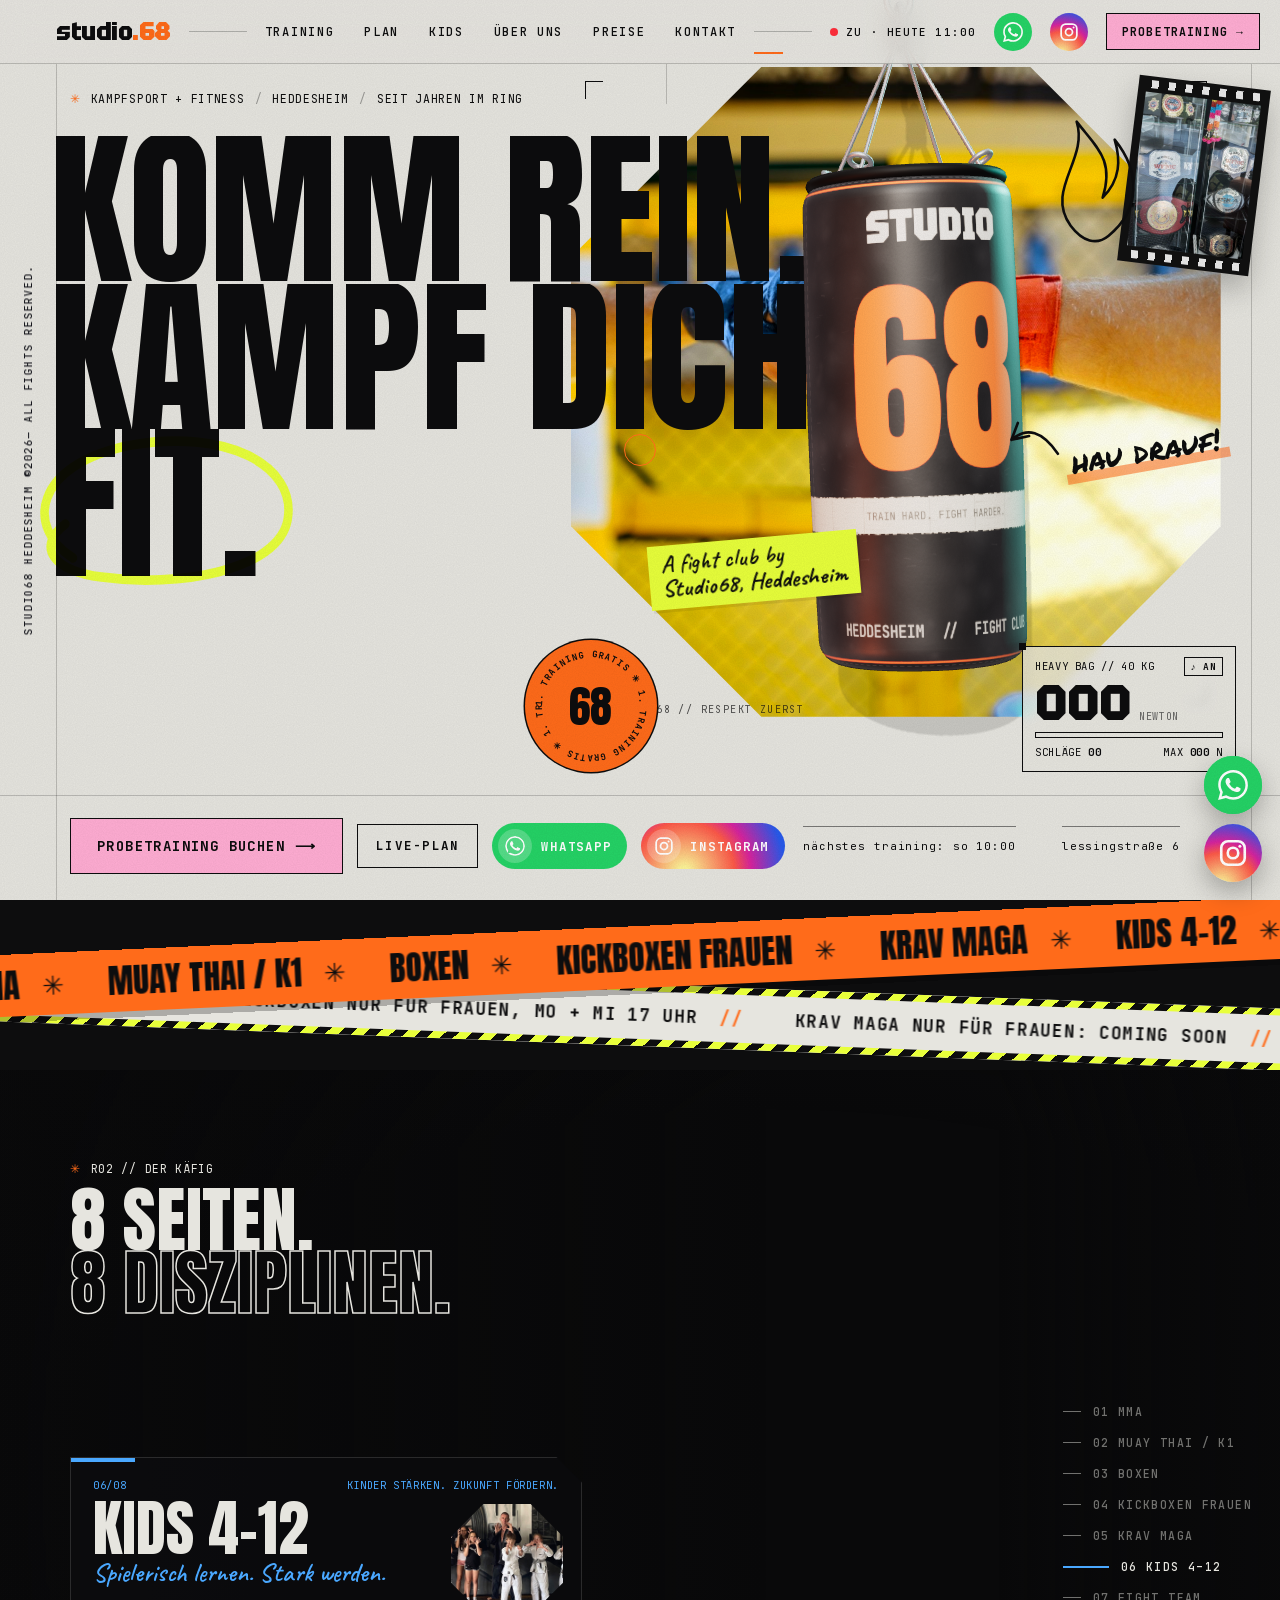
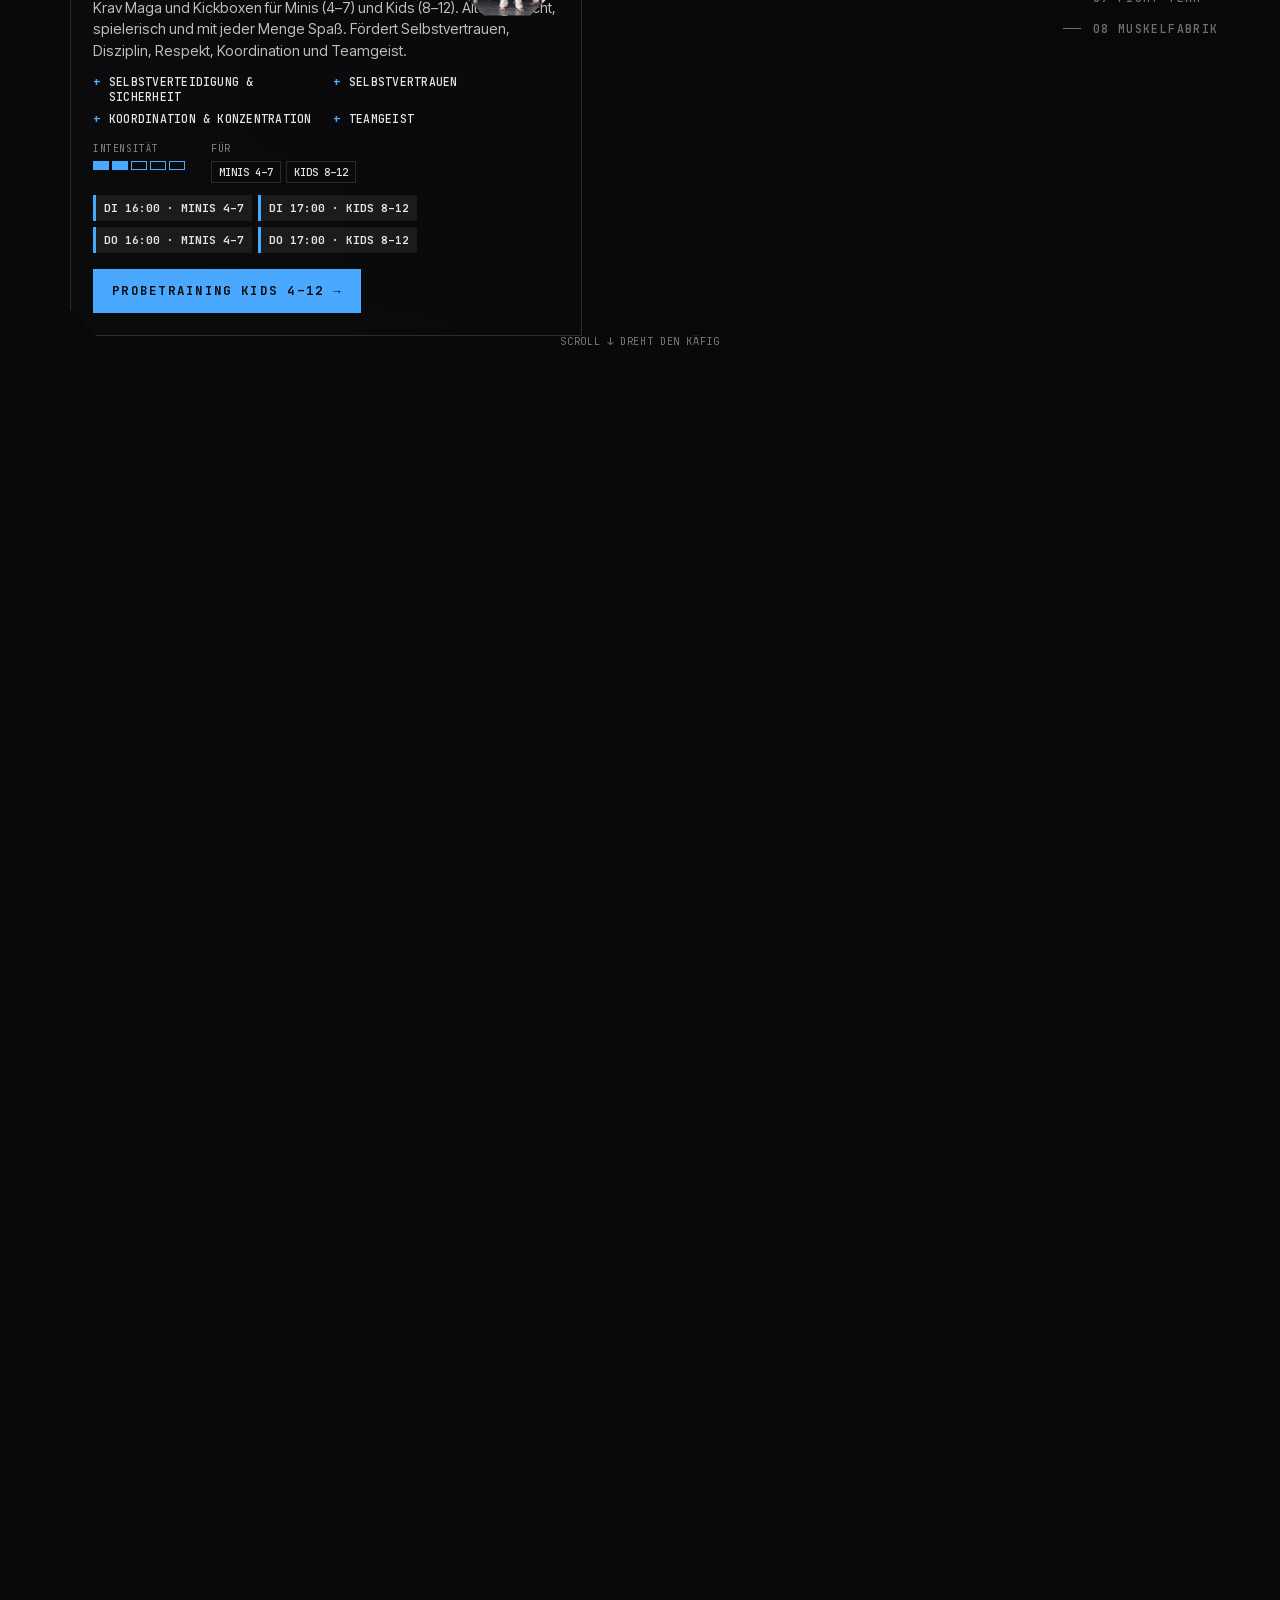
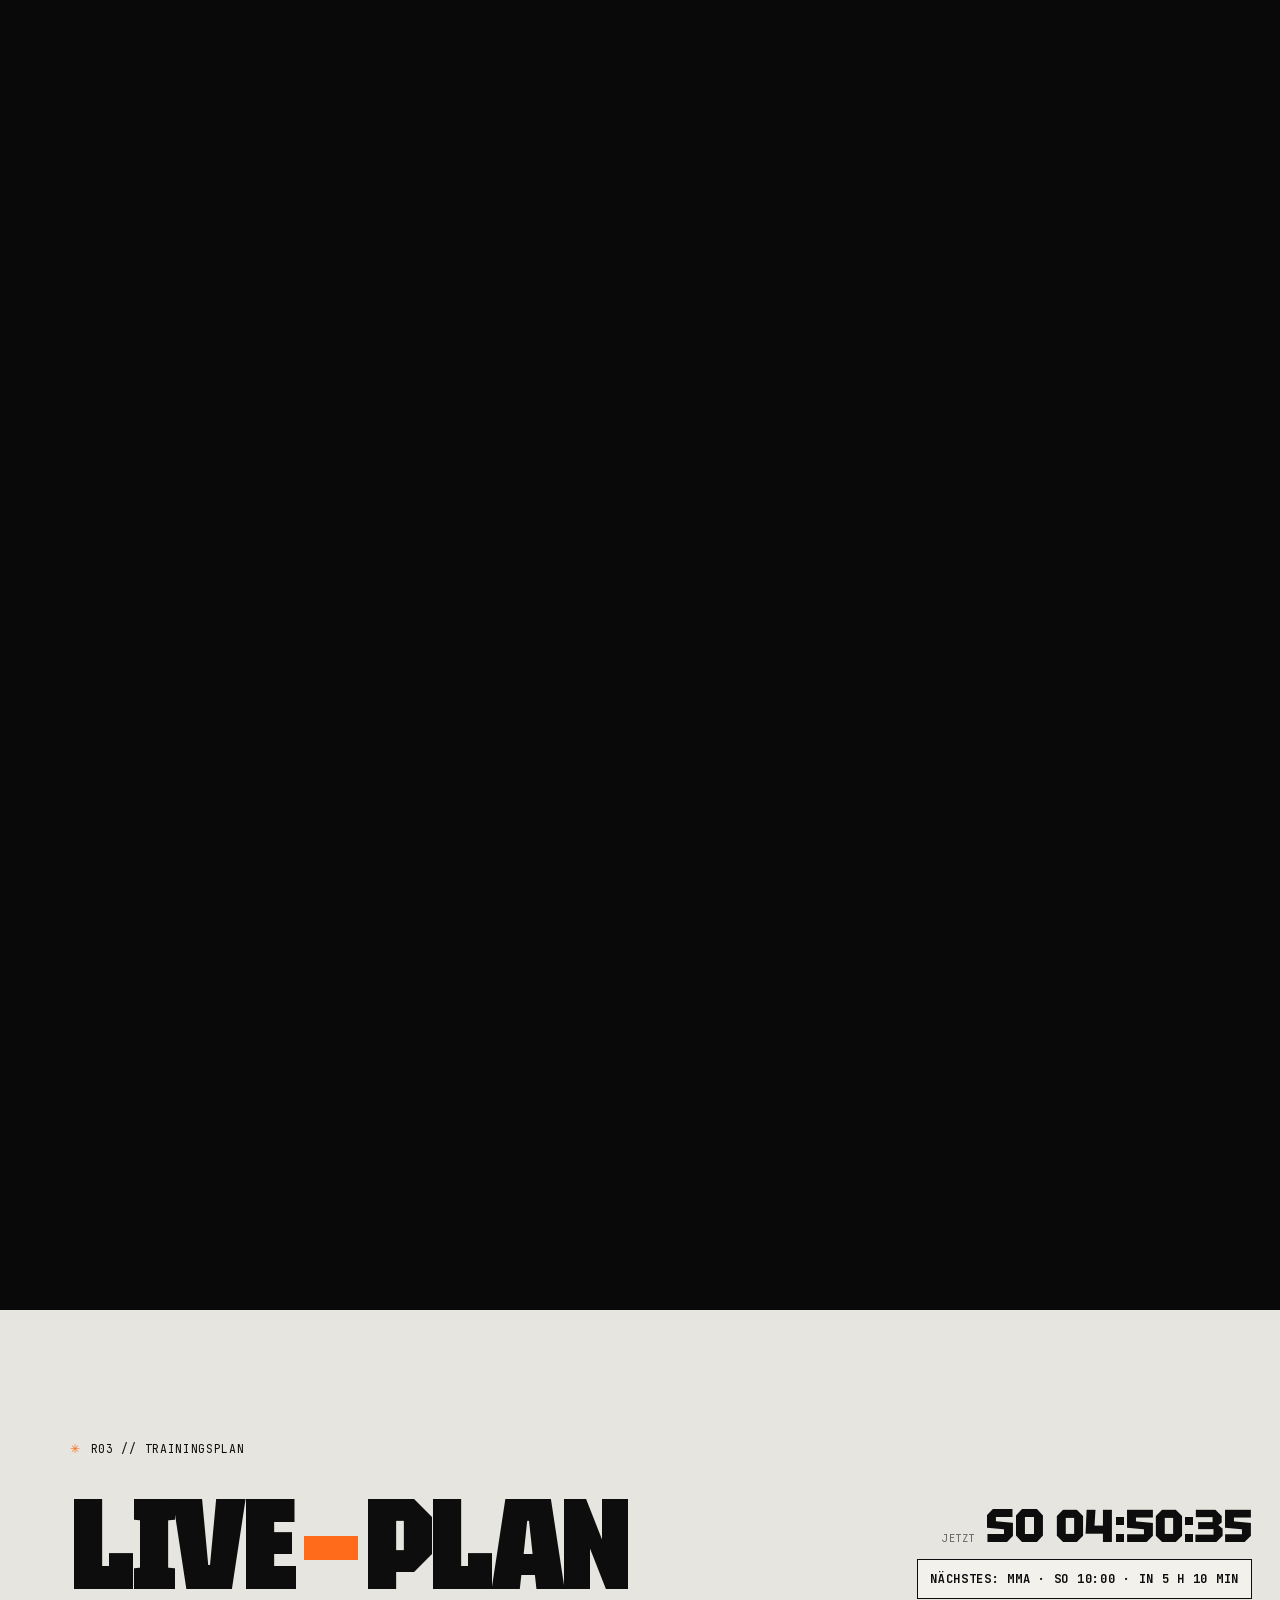
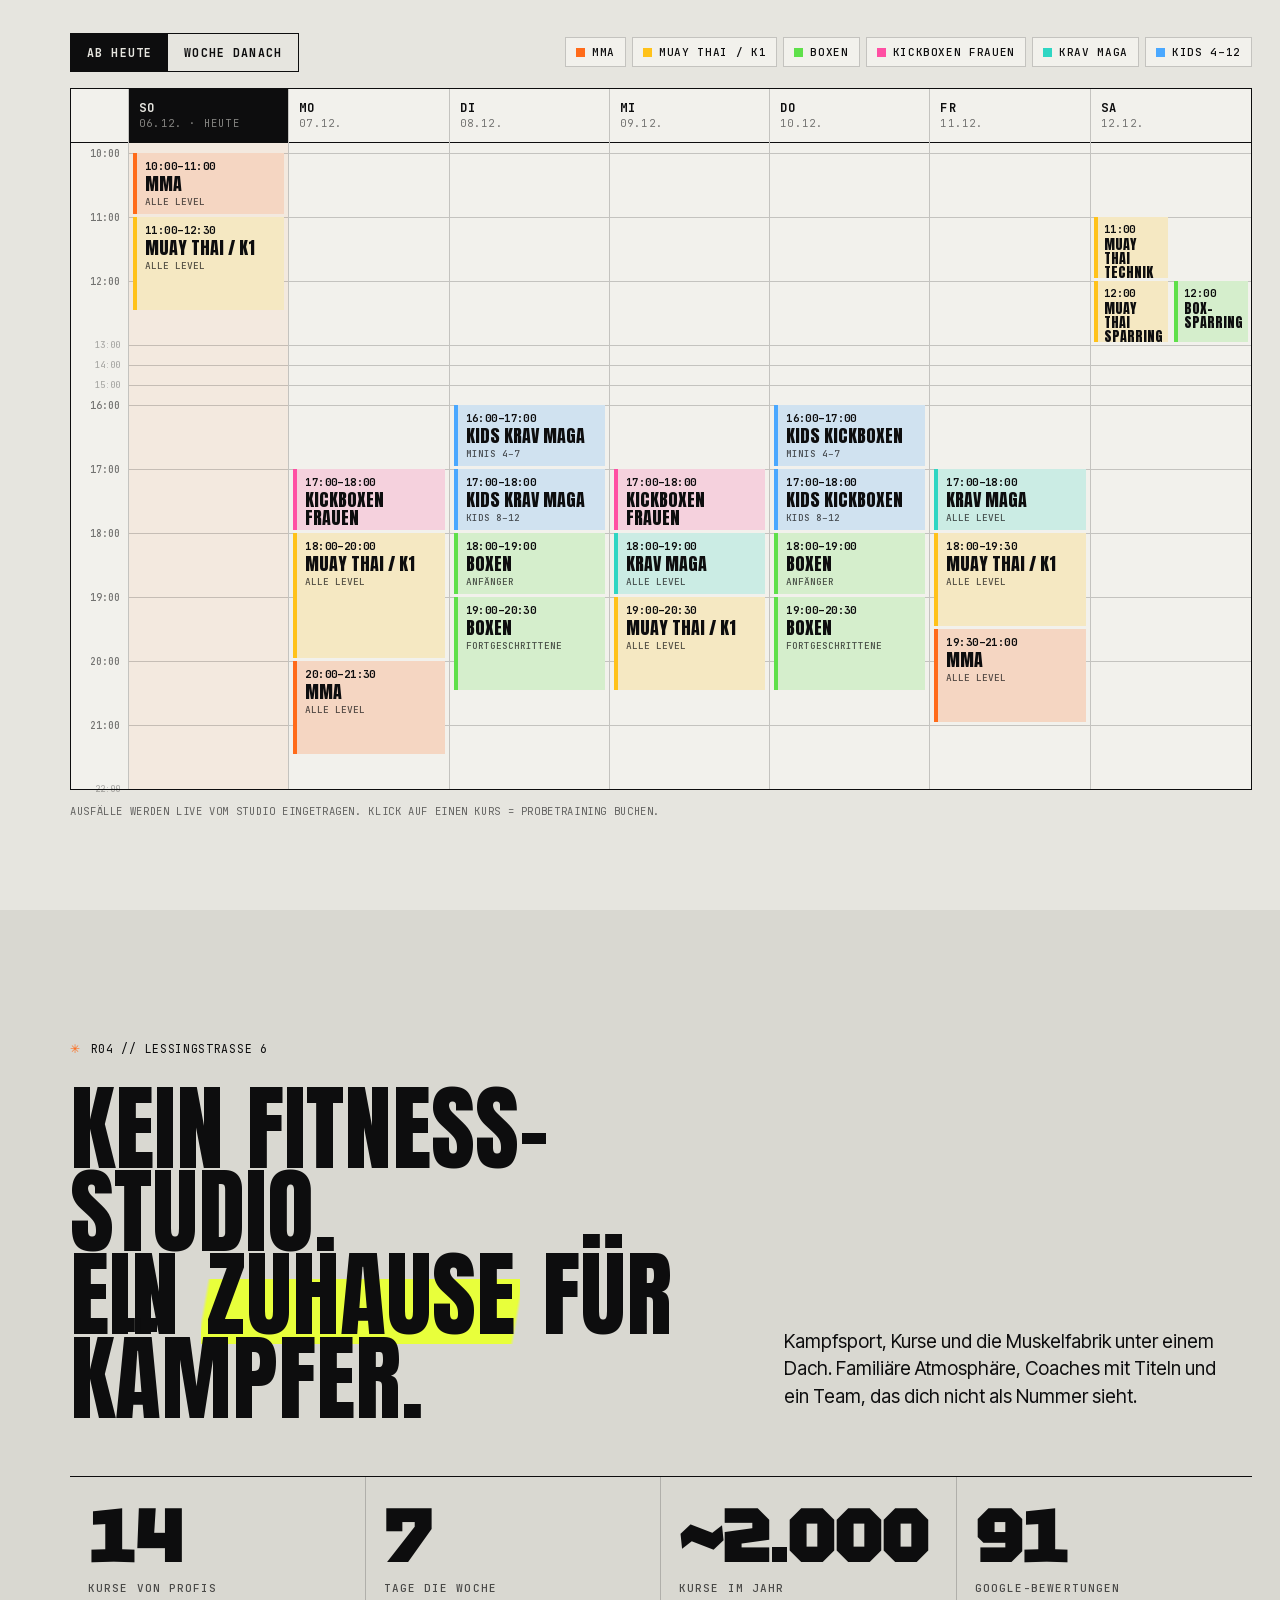
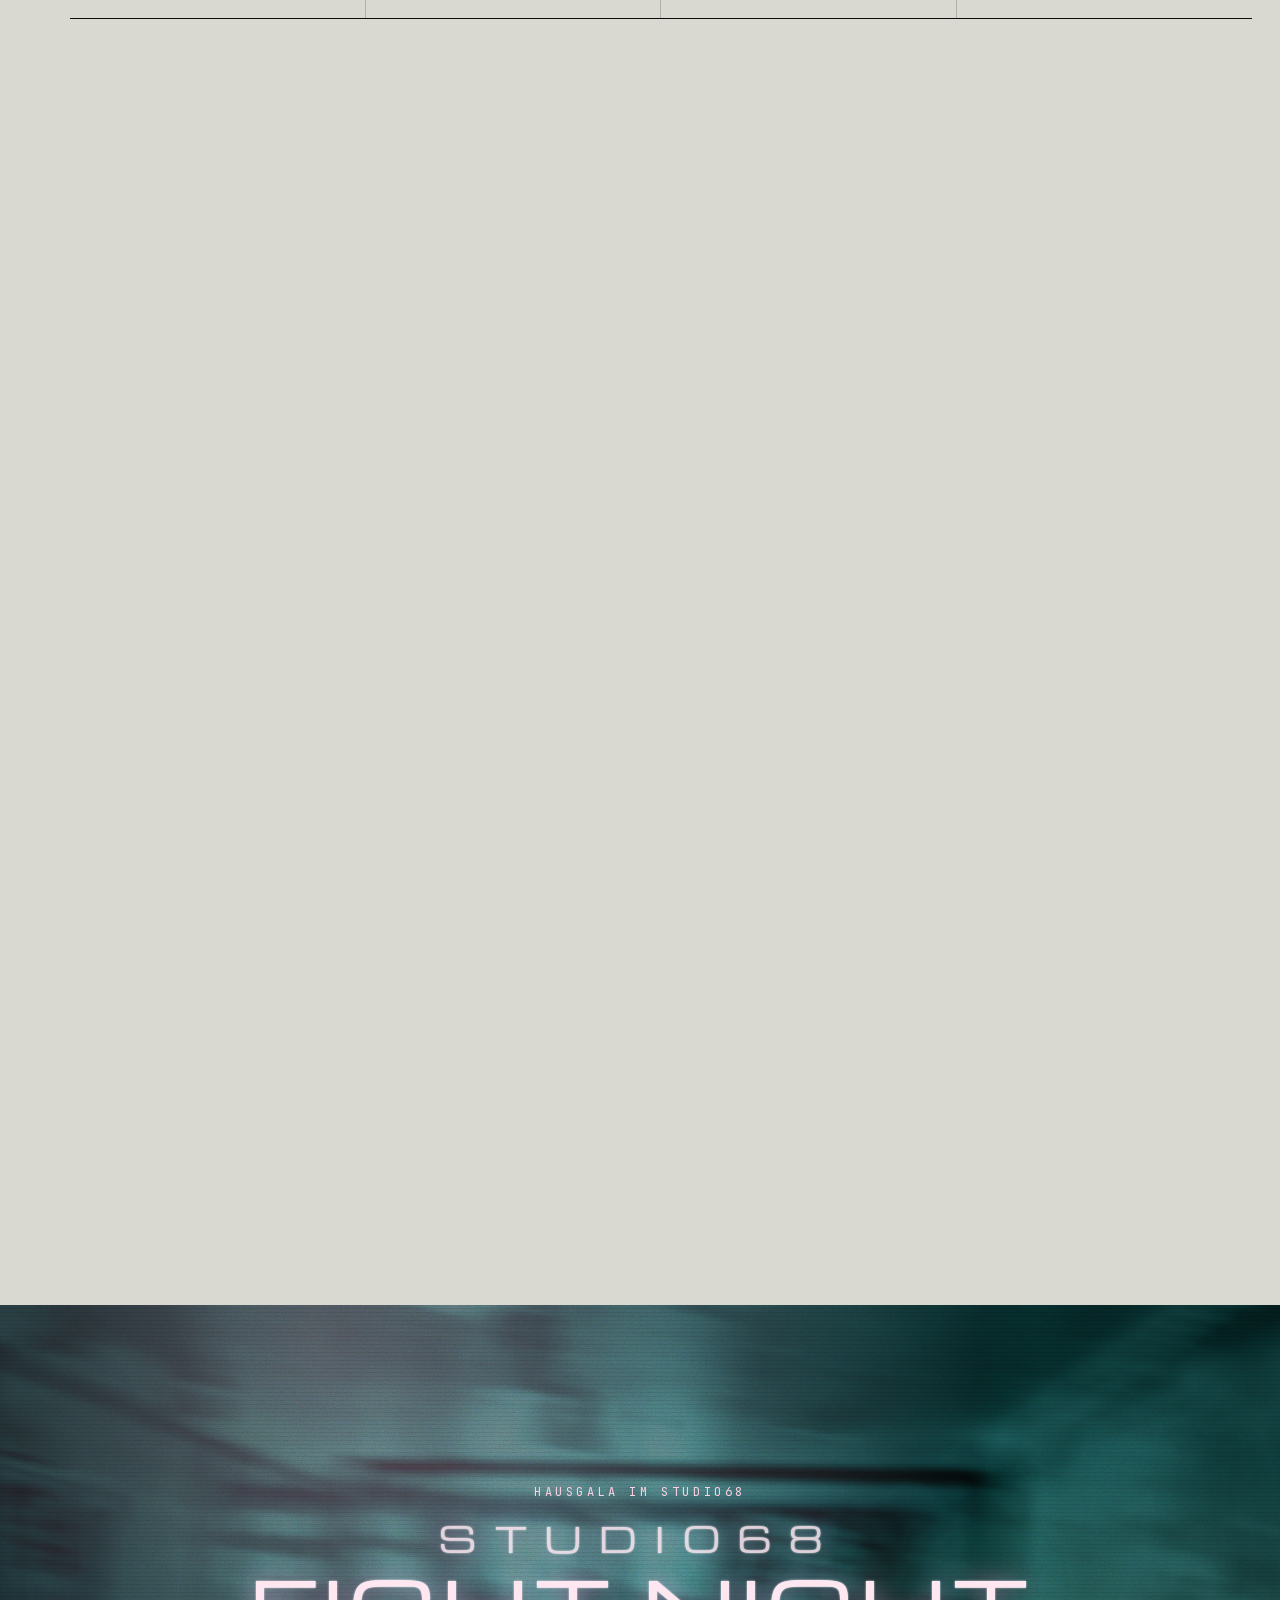
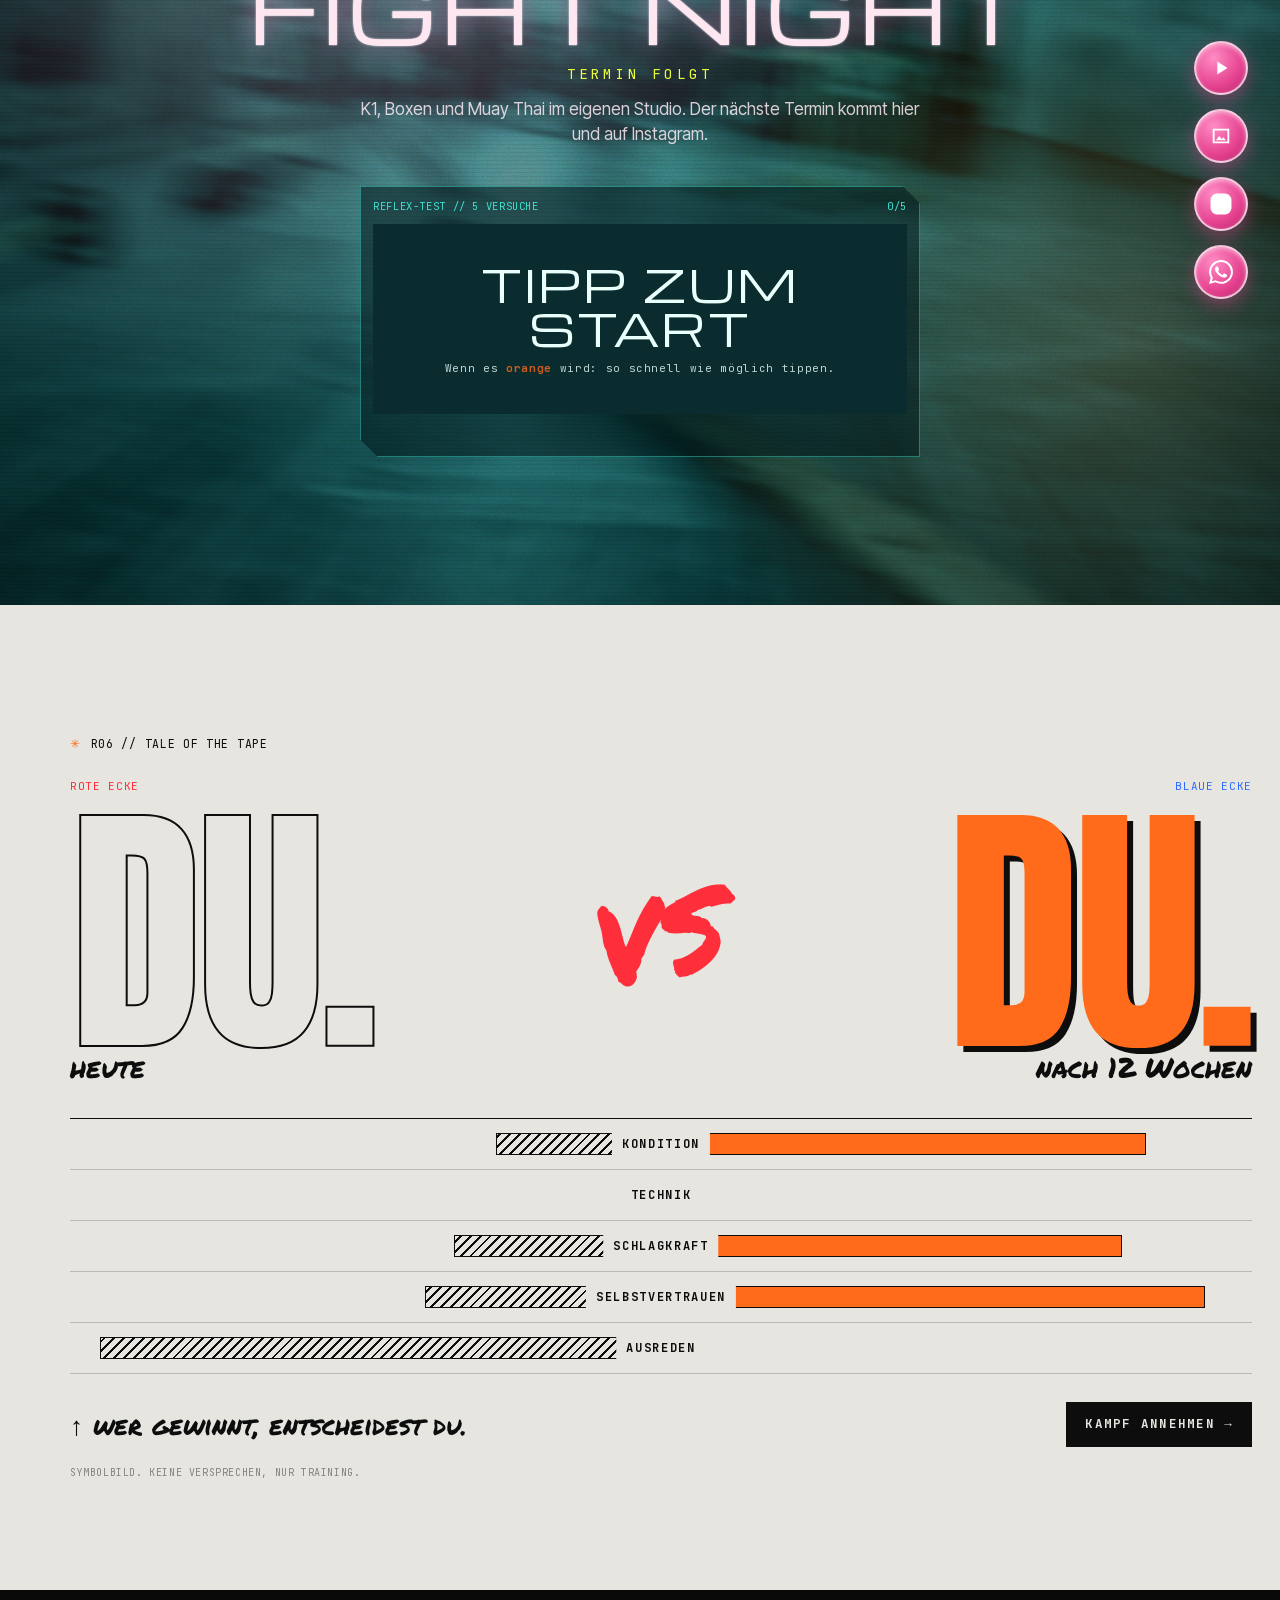
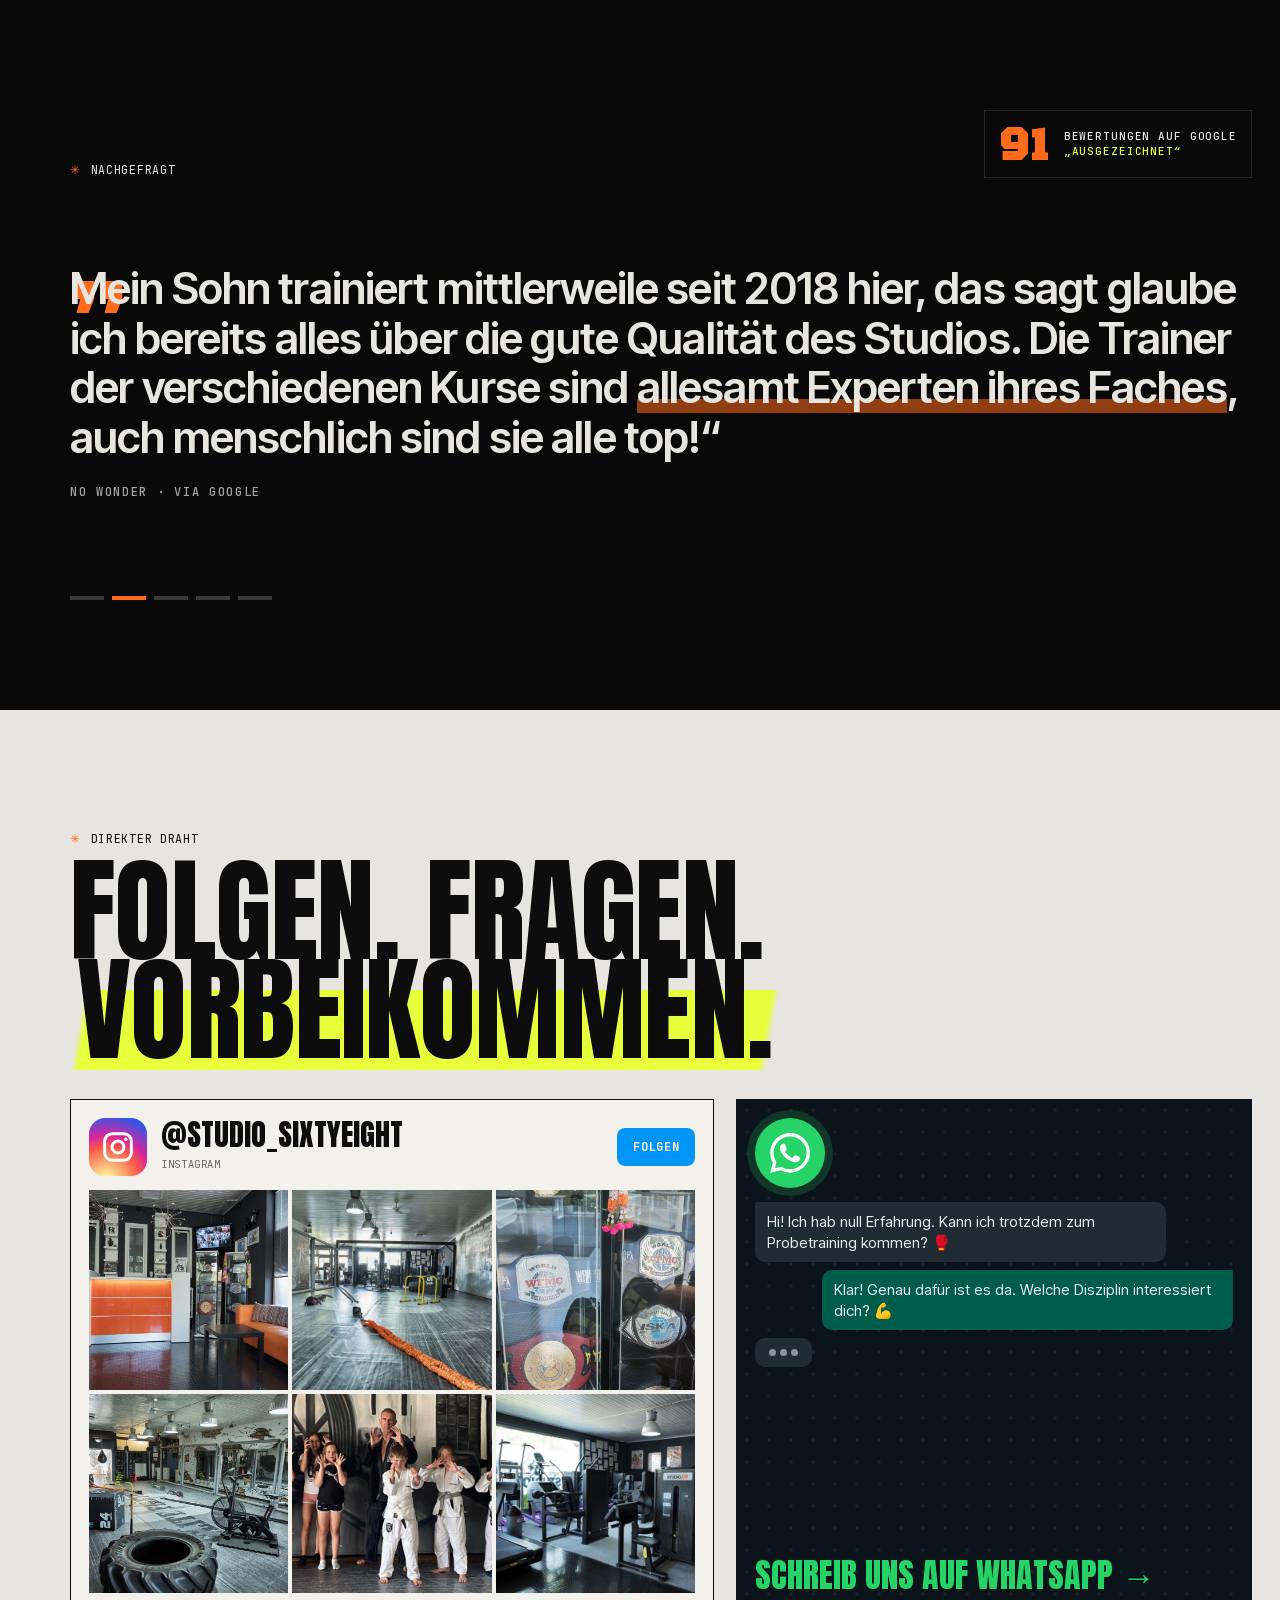
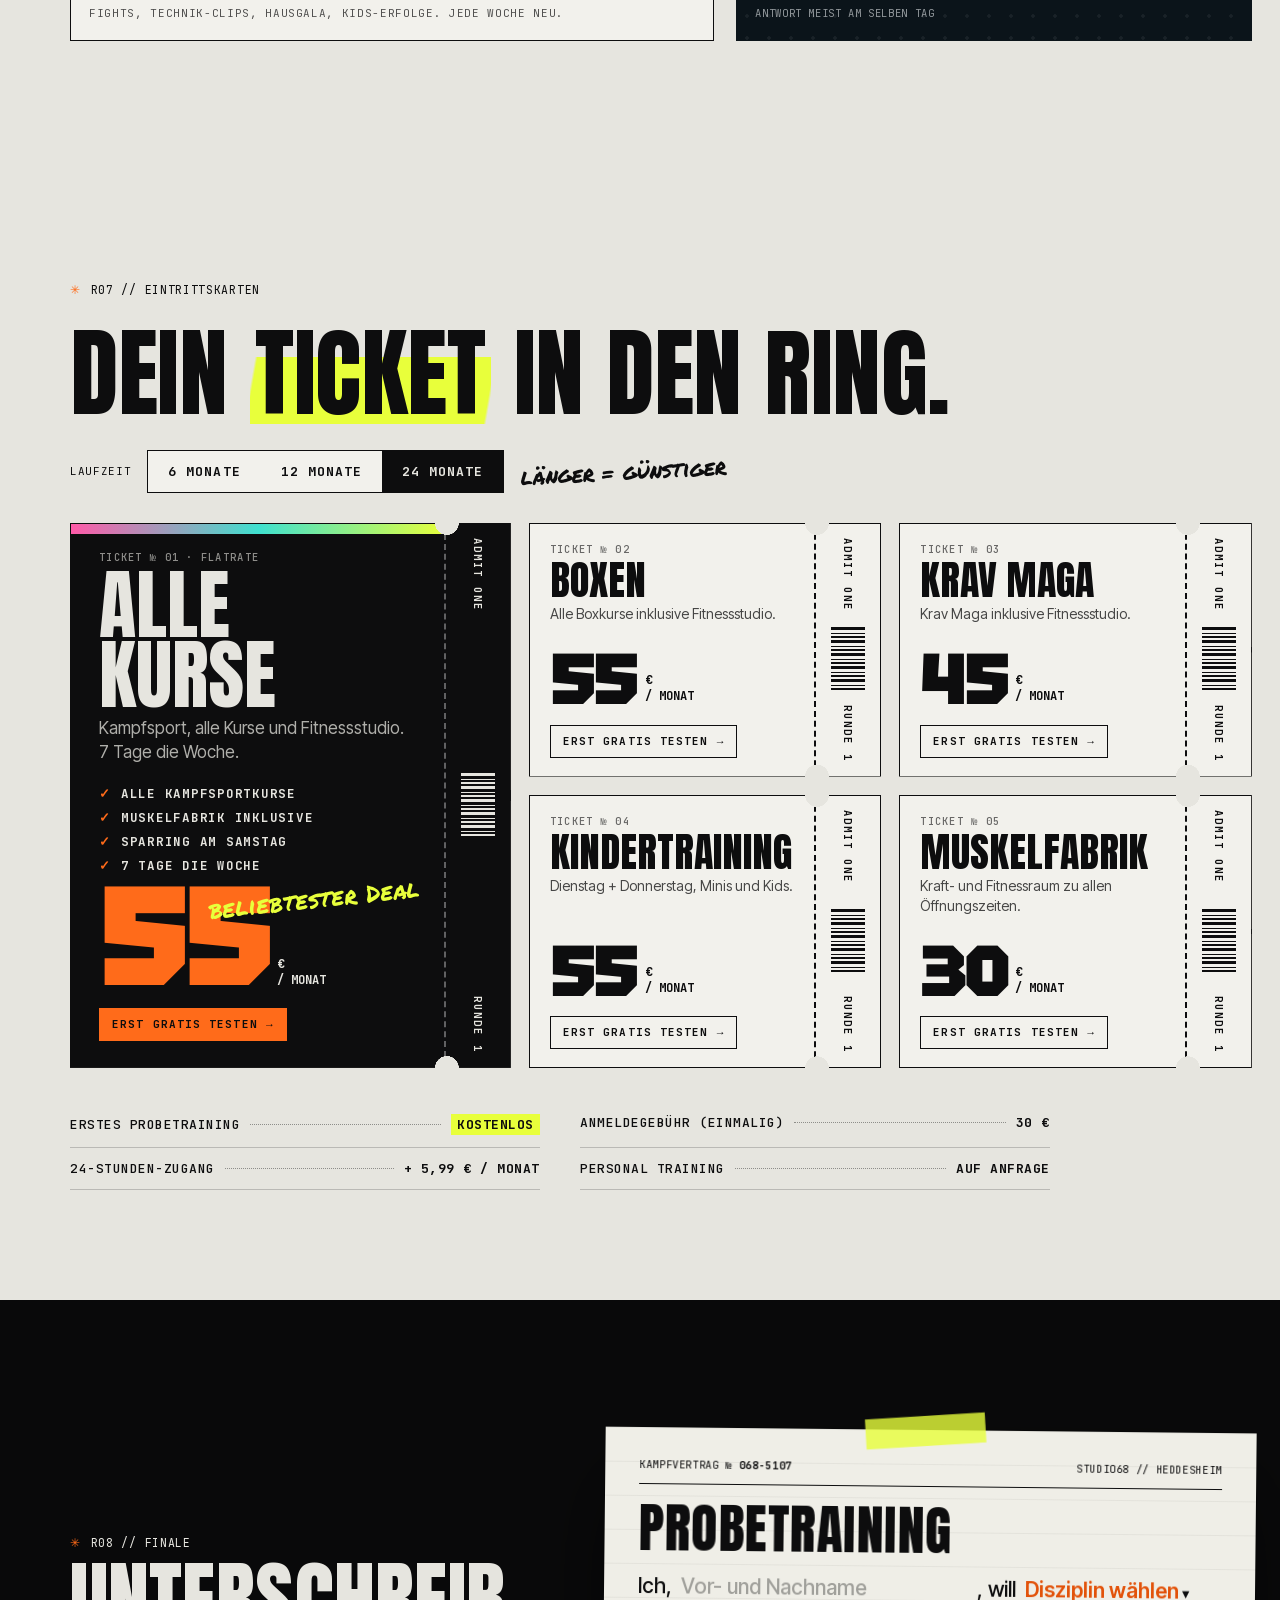
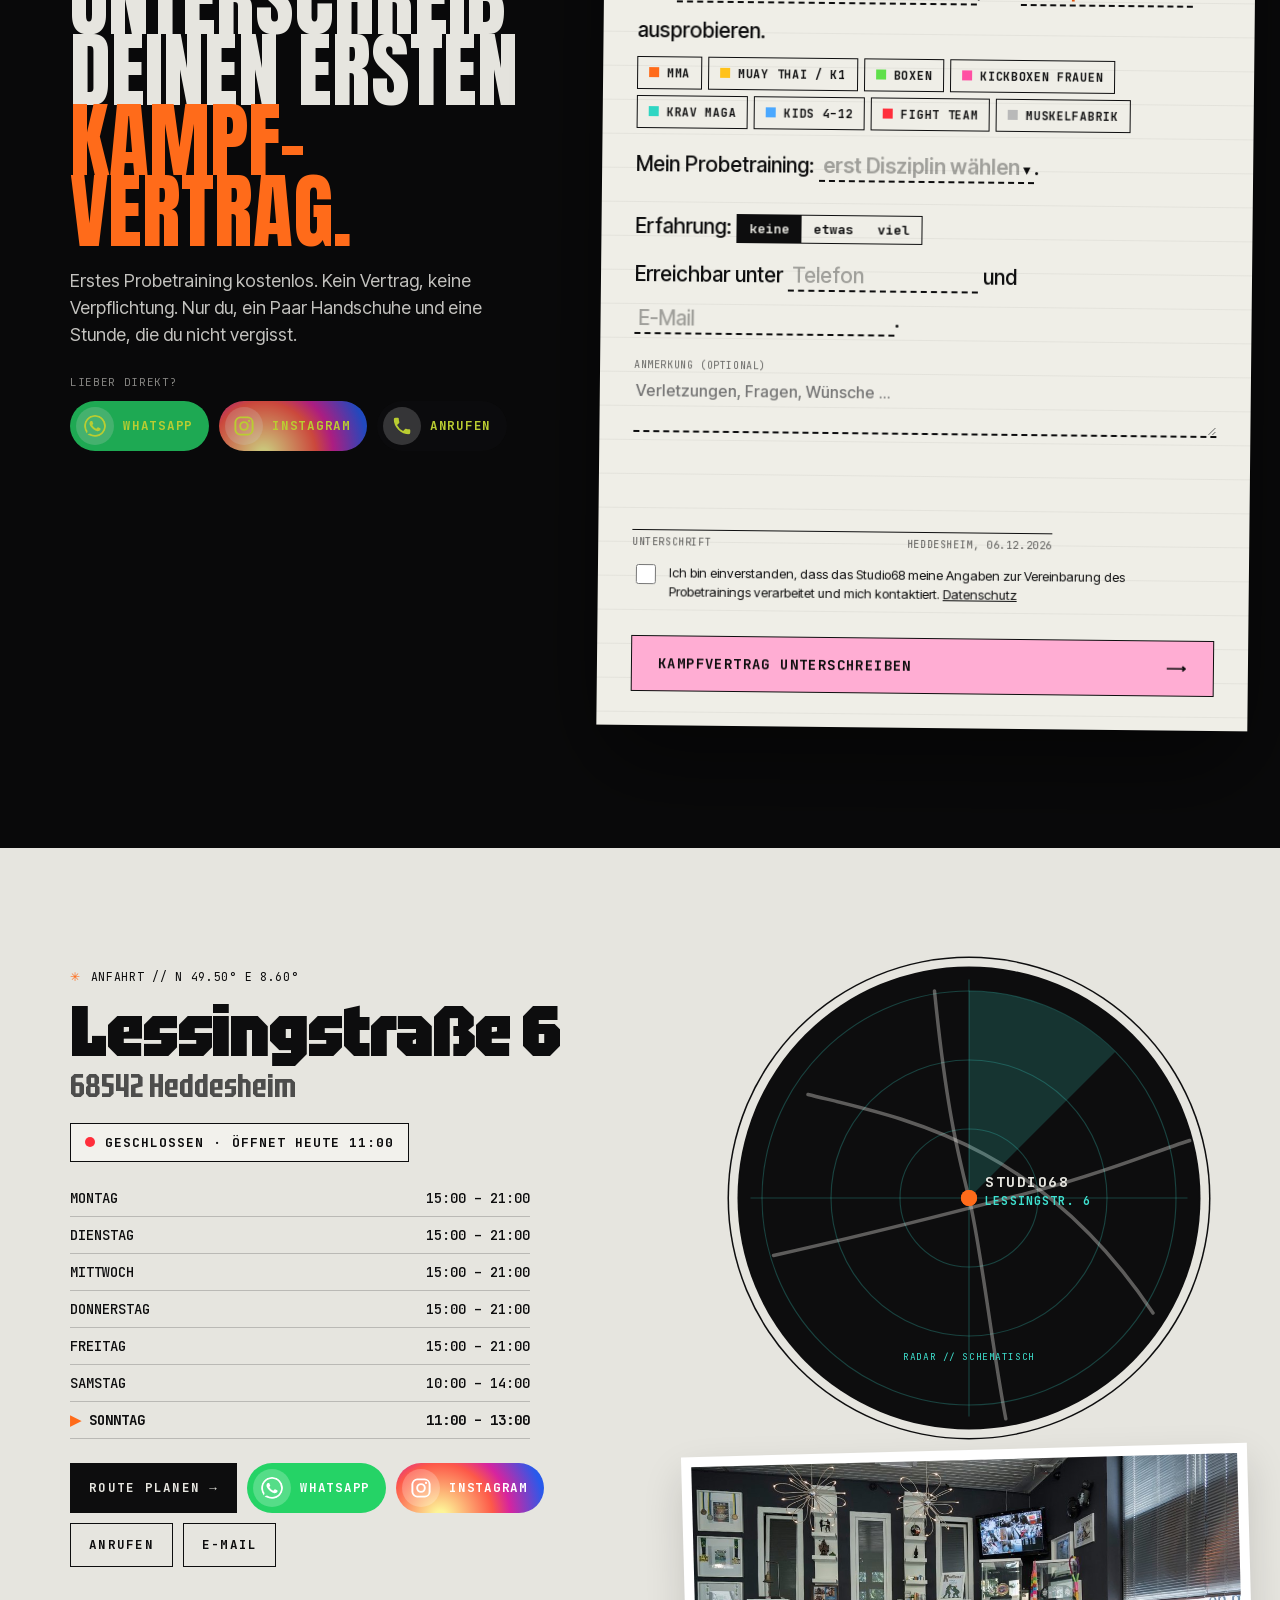
==== index.html @ 2f8020ce "Vorschau 2026-10-18 02:53" ====
<!doctype html>
<html lang="de">
<head>
<meta charset="utf-8">
<meta name="robots" content="noindex, nofollow">
<meta name="viewport" content="width=device-width, initial-scale=1, viewport-fit=cover">
<title>Studio68 Heddesheim – MMA, Muay Thai, Boxen, Krav Maga & Kids · Probetraining gratis</title>
<meta name="description" content="Kampfsport & Fitness in Heddesheim: MMA, Muay Thai / K1, Boxen, Kickboxen für Frauen, Krav Maga, Kindertraining und die Muskelfabrik. Live-Trainingsplan und kostenloses Probetraining online buchen.">
<link rel="canonical" href="https://studio68-heddesheim.de/">
<meta property="og:type" content="website">
<meta property="og:title" content="Studio68 Heddesheim – Komm rein. Kämpf dich fit.">
<meta property="og:description" content="MMA, Muay Thai, Boxen, Krav Maga, Kids. Erstes Probetraining gratis.">
<meta property="og:image" content="https://studio68-heddesheim.de/assets/img/og.jpg">
<meta property="og:locale" content="de_DE">
<meta name="theme-color" content="#0b0b0c">
<link rel="icon" href="assets/img/favicon.svg" type="image/svg+xml">
<link rel="preload" href="assets/fonts/Anton-latin-1Ptgg87LRO.woff2" as="font" type="font/woff2" crossorigin>
<link rel="stylesheet" href="assets/fonts/fonts.css">
<link rel="stylesheet" href="assets/css/main.css">
<script type="importmap">{ "imports": { "three": "./vendor/three/build/three.module.min.js", "three/addons/": "./vendor/three/addons/" } }</script>
<script type="application/ld+json">
{"@context":"https://schema.org","@type":"ExerciseGym","name":"Studio68 Heddesheim","description":"Kampfsport & Fitness: MMA, Muay Thai / K1, Boxen, Kickboxen, Krav Maga, Kindertraining, Muskelfabrik.","url":"https://studio68-heddesheim.de/","telephone":"+4915254058546","email":"info@studio68-heddesheim.de","image":"https://studio68-heddesheim.de/assets/img/og.jpg","address":{"@type":"PostalAddress","streetAddress":"Lessingstraße 6","postalCode":"68542","addressLocality":"Heddesheim","addressCountry":"DE"},"openingHoursSpecification":[{"@type":"OpeningHoursSpecification","dayOfWeek":["Monday","Tuesday","Wednesday","Thursday","Friday"],"opens":"15:00","closes":"21:00"},{"@type":"OpeningHoursSpecification","dayOfWeek":"Saturday","opens":"10:00","closes":"14:00"},{"@type":"OpeningHoursSpecification","dayOfWeek":"Sunday","opens":"11:00","closes":"13:00"}],"sameAs":["https://www.instagram.com/studio_sixtyeight/","https://www.facebook.com/studio68sixtyeight"]}
</script>
</head>
<body class="is-loading">

<!-- ============ PRELOADER ============ -->
<div class="boot" id="boot" aria-hidden="true">
  <div class="boot-in">
    <div class="boot-top"><span>STUDIO68 // HEDDESHEIM</span><span id="bootPct">000%</span></div>
    <div class="boot-round">RUNDE <b>1</b></div>
    <div class="boot-bar"><i id="bootBar"></i></div>
    <div class="boot-bot"><span>KAMPFSPORT + FITNESS</span><span>LADE KÄFIG …</span></div>
  </div>
</div>

<main>

<!-- ============ R1 HERO ============ -->
<section class="hero paper" id="top" data-round="1" data-rname="KOMM REIN">
  <div class="cyber-lines" aria-hidden="true"><i></i><i></i><i></i><i></i></div>
  <div class="hero-kicker mono"><span class="ast">✳</span> KAMPFSPORT + FITNESS <span class="sep">/</span> HEDDESHEIM <span class="sep">/</span> SEIT JAHREN IM RING</div>

  <figure class="hero-photo" id="heroPhoto">
    <img src="assets/img/sparring.jpg" alt="Zwei Fäuste mit Bandagen berühren sich im Käfig" data-photo="hero">
    <figcaption class="mono">IMG_068 // RESPEKT ZUERST</figcaption>
    <span class="hp-c hp-c1"></span><span class="hp-c hp-c2"></span><span class="hp-c hp-c3"></span><span class="hp-c hp-c4"></span>
    <div class="hero-tag hand">A fight club by<br><b>Studio68, Heddesheim</b></div>
    <div class="hero-note hand" id="heroNote">hau drauf!</div>
  </figure>

  <h1 class="hero-title" id="heroTitle" aria-label="Komm rein. Kämpf dich fit.">
    <span class="ht-l"><span class="ht-w">KOMM</span> <span class="ht-w">REIN.</span></span>
    <span class="ht-l"><span class="ht-w">KÄMPF</span> <span class="ht-w">DICH</span></span>
    <span class="ht-l"><span class="ht-w ht-fit">FIT.<svg class="fit-circle" viewBox="0 0 300 160" preserveAspectRatio="none" aria-hidden="true"><path d="M60 128 C 10 100, 18 40, 120 22 C 220 6, 296 40, 286 92 C 276 140, 170 156, 90 146 C 40 140, 20 118, 52 96"/></svg></span></span>
  </h1>

  <div class="hero-film" aria-hidden="true">
    <div class="film-holes"></div>
    <img src="assets/img/trophies.jpg" alt="" data-photo="heroSmall">
    <div class="film-holes"></div>
  </div>

  <canvas class="bag-canvas" id="bagCanvas" aria-label="3D-Boxsack zum Draufhauen"></canvas>

  <svg class="scribbles" id="heroScribbles" viewBox="0 0 1440 900" preserveAspectRatio="none" aria-hidden="true">
    <path class="scr scr-ink" id="scrFlame" d="" />
    <path class="scr scr-ink" id="scrArrow" d="" />
  </svg>

  <div class="bag-hud mono" id="bagHud">
    <div class="bh-row"><span>HEAVY BAG // 40 KG</span><button class="bh-snd" id="sndBtn" aria-pressed="true" title="Ton an/aus">♪ AN</button></div>
    <div class="bh-big"><b id="hudN">000</b><span>NEWTON</span></div>
    <div class="bh-meter"><i id="hudMeter"></i></div>
    <div class="bh-row"><span>SCHLÄGE <b id="hudHits">00</b></span><span>MAX <b id="hudMax">000</b> N</span></div>
  </div>
  <div class="bag-combo hand" id="bagCombo"></div>
  <div class="bag-dmg" id="bagDmg"></div>
  <div class="bag-pop" id="bagPop" role="status">
    <span class="mono">// AUSWERTUNG</span>
    <strong>Nicht schlecht.<br>Jetzt in echt?</strong>
    <a class="btn btn-ink" href="#probetraining">Probetraining gratis →</a>
  </div>

  <div class="hero-sticker" aria-hidden="true">
    <svg viewBox="0 0 200 200"><defs><path id="stkC" d="M100,100 m-74,0 a74,74 0 1,1 148,0 a74,74 0 1,1 -148,0"/></defs>
      <text><textPath href="#stkC">1. TRAINING GRATIS ✳ 1. TRAINING GRATIS ✳ 1. TRAINING GRATIS ✳ </textPath></text></svg>
    <b>68</b>
  </div>

  <div class="hero-bottom">
    <a class="btn btn-pink btn-xl" href="#probetraining">Probetraining buchen <span class="arr">⟶</span></a>
    <a class="btn btn-line" href="#plan">Live-Plan</a>
    <a class="soc-chip soc-wa js-wa" href="#" target="_blank" rel="noopener" aria-label="WhatsApp"><svg class="ico" viewBox="0 0 24 24" aria-hidden="true"><path fill="currentColor" d="M17.47 14.38c-.3-.15-1.76-.87-2.03-.97-.27-.1-.47-.15-.67.15-.2.3-.77.97-.94 1.16-.17.2-.35.22-.64.08-.3-.15-1.26-.46-2.39-1.48-.88-.79-1.48-1.76-1.65-2.06-.17-.3-.02-.46.13-.6.13-.14.3-.35.45-.52.15-.17.2-.3.3-.5.1-.2.05-.37-.03-.52-.07-.15-.67-1.61-.92-2.2-.24-.58-.49-.5-.67-.51h-.57c-.2 0-.52.07-.8.37-.27.3-1.04 1.02-1.04 2.48s1.07 2.88 1.21 3.07c.15.2 2.1 3.2 5.08 4.49.71.31 1.26.49 1.7.63.71.22 1.36.19 1.87.12.57-.09 1.76-.72 2-1.41.25-.7.25-1.29.18-1.41-.08-.13-.27-.2-.57-.35m-5.42 7.4h-.01a9.87 9.87 0 0 1-5.03-1.38l-.36-.21-3.74.98 1-3.65-.24-.37a9.86 9.86 0 0 1-1.51-5.26c0-5.45 4.44-9.88 9.89-9.88 2.64 0 5.12 1.03 6.99 2.9a9.83 9.83 0 0 1 2.89 6.99c0 5.45-4.44 9.88-9.88 9.88m8.41-18.3A11.82 11.82 0 0 0 12.05 0C5.5 0 .16 5.34.16 11.89c0 2.1.55 4.14 1.59 5.95L.06 24l6.3-1.65a11.88 11.88 0 0 0 5.68 1.45h.01c6.55 0 11.89-5.34 11.89-11.89 0-3.18-1.24-6.17-3.48-8.41z"/></svg><span>WhatsApp</span></a>
    <a class="soc-chip soc-ig js-ig" href="#" target="_blank" rel="noopener" aria-label="Instagram"><svg class="ico" viewBox="0 0 24 24" aria-hidden="true" fill="none" stroke="currentColor" stroke-width="2.1"><rect x="2.6" y="2.6" width="18.8" height="18.8" rx="5.4"/><circle cx="12" cy="12" r="4.2"/><circle cx="17.5" cy="6.5" r="1.2" fill="currentColor" stroke="none"/></svg><span>Instagram</span></a>
    <div class="hb-meta mono"><span id="heroNext">nächstes training …</span><span>lessingstraße 6</span></div>
  </div>
</section>

<!-- ============ TICKER ============ -->
<div class="tapes" aria-label="Neuigkeiten">
  <div class="tape tape-a"><div class="tape-run" id="tapeA"></div></div>
  <div class="tape tape-b"><div class="tape-run" id="tapeB"></div></div>
</div>

<!-- ============ R2 DISZIPLINEN / OCTAGON ============ -->
<section class="octa night" id="disziplinen" data-round="2" data-rname="DISZIPLINEN">
  <div class="octa-sticky">
    <canvas class="octa-canvas" id="octaCanvas" aria-hidden="true"></canvas>
    <div class="octa-vignette"></div>
    <div class="octa-head">
      <div class="mono octa-k"><span class="ast">✳</span> R02 // DER KÄFIG</div>
      <h2 class="octa-h">8 SEITEN.<br><span>8 DISZIPLINEN.</span></h2>
    </div>
    <div class="octa-card" id="octaCard" aria-live="polite">
      <div class="oc-top mono"><span id="ocIdx">01/08</span><span id="ocSub">MIXED MARTIAL ARTS</span></div>
      <h3 class="oc-name" id="ocName">MMA</h3>
      <p class="oc-tag hand" id="ocTag"></p>
      <p class="oc-text" id="ocText"></p>
      <ul class="oc-points" id="ocPoints"></ul>
      <div class="oc-meta">
        <div><span class="mono">INTENSITÄT</span><div class="oc-int" id="ocInt"></div></div>
        <div><span class="mono">FÜR</span><div class="oc-for" id="ocFor"></div></div>
      </div>
      <div class="oc-times" id="ocTimes"></div>
      <div class="oc-photo" id="ocPhoto"></div>
      <a class="btn btn-orange oc-cta" id="ocCta" href="#probetraining">Probetraining <span id="ocCtaName">MMA</span> →</a>
    </div>
    <ol class="octa-nav mono" id="octaNav"></ol>
    <div class="octa-hint mono">SCROLL ↓ DREHT DEN KÄFIG</div>
  </div>
</section>

<!-- ============ R3 LIVE-PLAN ============ -->
<section class="plan paper" id="plan" data-round="3" data-rname="LIVE-PLAN">
  <div class="sec-head">
    <div class="mono sh-k"><span class="ast">✳</span> R03 // TRAININGSPLAN</div>
    <h2 class="sh-h tech">LIVE<span>—</span>PLAN</h2>
    <div class="plan-live">
      <div class="pl-clock"><span class="mono">JETZT</span><b id="plClock">--:--:--</b></div>
      <div class="pl-now" id="plNow"></div>
    </div>
  </div>
  <div class="plan-ctrl">
    <div class="plan-weeks" role="tablist">
      <button class="pw on" data-week="0" role="tab">Ab heute</button>
      <button class="pw" data-week="1" role="tab">Woche danach</button>
    </div>
    <div class="plan-filter" id="planFilter"></div>
  </div>
  <div class="plan-days" id="planDays" role="tablist" aria-label="Tag wählen"></div>
  <div class="plan-grid" id="planGrid"></div>
  <p class="plan-foot mono">AUSFÄLLE WERDEN LIVE VOM STUDIO EINGETRAGEN. KLICK AUF EINEN KURS = PROBETRAINING BUCHEN.</p>
</section>

<!-- ============ R4 STUDIO ============ -->
<section class="studio paper-2" id="studio" data-round="4" data-rname="DAS STUDIO">
  <div class="studio-head">
    <div class="mono sh-k"><span class="ast">✳</span> R04 // LESSINGSTRASSE 6</div>
    <h2 class="studio-h">KEIN FITNESS&shy;STUDIO.<br><em>EIN <span class="mark-hi">ZUHAUSE</span></em> FÜR KÄMPFER.</h2>
    <p class="studio-lede">Kampfsport, Kurse und die Muskelfabrik unter einem Dach. Familiäre Atmosphäre, Coaches mit Titeln und ein Team, das dich nicht als Nummer sieht.</p>
  </div>
  <div class="facts" id="facts">
    <div class="fact"><b data-count="14">0</b><span>Kurse von Profis</span></div>
    <div class="fact"><b data-count="7">0</b><span>Tage die Woche</span></div>
    <div class="fact"><b data-count="2000" data-prefix="~">0</b><span>Kurse im Jahr</span></div>
    <div class="fact"><b data-count="91">0</b><span>Google-Bewertungen</span></div>
  </div>
  <div class="collage" id="collage"></div>
  <div class="video-slot" id="videoSlot" hidden></div>
</section>

<!-- ============ R5 FIGHT NIGHT (GEN X) ============ -->
<section class="genx" id="fightnight" data-round="5" data-rname="FIGHT NIGHT">
  <canvas class="genx-bg" id="genxBg" aria-hidden="true"></canvas>
  <div class="genx-grain" aria-hidden="true"></div>
  <div class="genx-scan" aria-hidden="true"></div>
  <div class="genx-in">
    <div class="genx-k mono" id="evKicker">HAUSGALA IM STUDIO68</div>
    <h2 class="genx-title"><span>STUDIO68</span> <span id="evTitle">FIGHT NIGHT</span></h2>
    <div class="genx-date mono" id="evDate"></div>
    <p class="genx-text" id="evText"></p>
    <div class="genx-btns" aria-label="Aktionen">
      <button class="gx-b" id="gxPlay" title="Video ansehen" aria-label="Video ansehen"><svg viewBox="0 0 24 24"><path d="M8 5v14l11-7z"/></svg></button>
      <a class="gx-b" href="#studio" title="Galerie" aria-label="Galerie"><svg viewBox="0 0 24 24"><path fill-rule="evenodd" d="M3 4h18v16H3zM5 6v12h14V6zM6.5 16.5l3.5-4.5 2.7 3.4 1.8-2 3 3.1z"/></svg></a>
      <a class="gx-b js-ig" href="#" target="_blank" rel="noopener" title="Instagram" aria-label="Instagram"><svg class="ico" viewBox="0 0 24 24" aria-hidden="true" fill="none" stroke="currentColor" stroke-width="2.1"><rect x="2.6" y="2.6" width="18.8" height="18.8" rx="5.4"/><circle cx="12" cy="12" r="4.2"/><circle cx="17.5" cy="6.5" r="1.2" fill="currentColor" stroke="none"/></svg></a>
      <a class="gx-b js-wa" href="#" target="_blank" rel="noopener" title="WhatsApp" aria-label="WhatsApp"><svg class="ico" viewBox="0 0 24 24" aria-hidden="true"><path fill="currentColor" d="M17.47 14.38c-.3-.15-1.76-.87-2.03-.97-.27-.1-.47-.15-.67.15-.2.3-.77.97-.94 1.16-.17.2-.35.22-.64.08-.3-.15-1.26-.46-2.39-1.48-.88-.79-1.48-1.76-1.65-2.06-.17-.3-.02-.46.13-.6.13-.14.3-.35.45-.52.15-.17.2-.3.3-.5.1-.2.05-.37-.03-.52-.07-.15-.67-1.61-.92-2.2-.24-.58-.49-.5-.67-.51h-.57c-.2 0-.52.07-.8.37-.27.3-1.04 1.02-1.04 2.48s1.07 2.88 1.21 3.07c.15.2 2.1 3.2 5.08 4.49.71.31 1.26.49 1.7.63.71.22 1.36.19 1.87.12.57-.09 1.76-.72 2-1.41.25-.7.25-1.29.18-1.41-.08-.13-.27-.2-.57-.35m-5.42 7.4h-.01a9.87 9.87 0 0 1-5.03-1.38l-.36-.21-3.74.98 1-3.65-.24-.37a9.86 9.86 0 0 1-1.51-5.26c0-5.45 4.44-9.88 9.89-9.88 2.64 0 5.12 1.03 6.99 2.9a9.83 9.83 0 0 1 2.89 6.99c0 5.45-4.44 9.88-9.88 9.88m8.41-18.3A11.82 11.82 0 0 0 12.05 0C5.5 0 .16 5.34.16 11.89c0 2.1.55 4.14 1.59 5.95L.06 24l6.3-1.65a11.88 11.88 0 0 0 5.68 1.45h.01c6.55 0 11.89-5.34 11.89-11.89 0-3.18-1.24-6.17-3.48-8.41z"/></svg></a>
    </div>

    <div class="reflex" id="reflex">
      <div class="rx-head mono"><span>REFLEX-TEST // 5 VERSUCHE</span><span id="rxTry">0/5</span></div>
      <button class="rx-pad" id="rxPad" aria-live="assertive">
        <span class="rx-big" id="rxBig">TIPP ZUM START</span>
        <span class="rx-small mono" id="rxSmall">Wenn es <b>orange</b> wird: so schnell wie möglich tippen.</span>
      </button>
      <div class="rx-res mono" id="rxRes"></div>
    </div>
  </div>
  <div class="genx-video" id="gxVideo" hidden><button class="gxv-x" id="gxClose" aria-label="Schließen">✕</button><div id="gxVideoIn"></div></div>
</section>

<!-- ============ R6 DU VS DU ============ -->
<section class="tape-sec paper" id="matchup" data-round="6" data-rname="MATCHUP">
  <div class="mono sh-k"><span class="ast">✳</span> R06 // TALE OF THE TAPE</div>
  <div class="tot">
    <div class="tot-side tot-a"><span class="mono">ROTE ECKE</span><b class="tot-du">DU.</b><span class="hand">heute</span></div>
    <div class="tot-vs">VS</div>
    <div class="tot-side tot-b"><span class="mono">BLAUE ECKE</span><b class="tot-du">DU.</b><span class="hand">nach 12 Wochen</span></div>
  </div>
  <div class="tot-table" id="totTable">
    <div class="tt-row" data-a="28" data-b="82"><span class="tt-l mono">KONDITION</span><div class="tt-bars"><i class="a"></i><i class="b"></i></div></div>
    <div class="tt-row" data-a="10" data-b="70"><span class="tt-l mono">TECHNIK</span><div class="tt-bars"><i class="a"></i><i class="b"></i></div></div>
    <div class="tt-row" data-a="35" data-b="78"><span class="tt-l mono">SCHLAGKRAFT</span><div class="tt-bars"><i class="a"></i><i class="b"></i></div></div>
    <div class="tt-row" data-a="40" data-b="92"><span class="tt-l mono">SELBSTVERTRAUEN</span><div class="tt-bars"><i class="a"></i><i class="b"></i></div></div>
    <div class="tt-row" data-a="95" data-b="3"><span class="tt-l mono">AUSREDEN</span><div class="tt-bars"><i class="a"></i><i class="b"></i></div></div>
  </div>
  <p class="tot-foot"><span class="hand tot-arrow">↑ wer gewinnt, entscheidest du.</span> <a class="btn btn-ink" href="#probetraining">Kampf annehmen →</a></p>
  <p class="tot-small mono">SYMBOLBILD. KEINE VERSPRECHEN, NUR TRAINING.</p>
</section>

<!-- ============ COACHES (nur wenn eingetragen) ============ -->
<section class="coaches night" id="coaches" hidden>
  <div class="mono sh-k"><span class="ast">✳</span> DIE COACHES</div>
  <h2 class="sh-h">IN DEINER ECKE.</h2>
  <div class="coach-row" id="coachRow"></div>
</section>

<!-- ============ STIMMEN ============ -->
<section class="voices night" id="stimmen">
  <div class="voices-head">
    <div class="mono sh-k"><span class="ast">✳</span> NACHGEFRAGT</div>
    <div class="voices-badge"><b id="revCount">91</b><span>Bewertungen auf Google<br><em>„Ausgezeichnet“</em></span></div>
  </div>
  <div class="voices-stage" id="voices" aria-live="polite"></div>
  <div class="voices-dots" id="voicesDots"></div>
</section>

<!-- ============ DIREKTER DRAHT: INSTAGRAM + WHATSAPP ============ -->
<section class="wire paper" id="social">
  <div class="mono sh-k"><span class="ast">✳</span> DIREKTER DRAHT</div>
  <h2 class="sh-h">FOLGEN. FRAGEN.<br><span class="mark-hi">VORBEIKOMMEN.</span></h2>
  <div class="wire-grid">
    <a class="wire-ig js-ig" href="#" target="_blank" rel="noopener">
      <div class="wi-head"><span class="wi-logo"><svg class="ico" viewBox="0 0 24 24" aria-hidden="true" fill="none" stroke="currentColor" stroke-width="2.1"><rect x="2.6" y="2.6" width="18.8" height="18.8" rx="5.4"/><circle cx="12" cy="12" r="4.2"/><circle cx="17.5" cy="6.5" r="1.2" fill="currentColor" stroke="none"/></svg></span><span><b>@studio_sixtyeight</b><small class="mono">INSTAGRAM</small></span><span class="wi-btn mono">FOLGEN</span></div>
      <div class="wi-grid" id="igGrid"></div>
      <div class="wi-foot mono">Fights, Technik-Clips, Hausgala, Kids-Erfolge. Jede Woche neu.</div>
    </a>
    <a class="wire-wa js-wa" href="#" target="_blank" rel="noopener">
      <span class="wa-logo"><svg class="ico" viewBox="0 0 24 24" aria-hidden="true"><path fill="currentColor" d="M17.47 14.38c-.3-.15-1.76-.87-2.03-.97-.27-.1-.47-.15-.67.15-.2.3-.77.97-.94 1.16-.17.2-.35.22-.64.08-.3-.15-1.26-.46-2.39-1.48-.88-.79-1.48-1.76-1.65-2.06-.17-.3-.02-.46.13-.6.13-.14.3-.35.45-.52.15-.17.2-.3.3-.5.1-.2.05-.37-.03-.52-.07-.15-.67-1.61-.92-2.2-.24-.58-.49-.5-.67-.51h-.57c-.2 0-.52.07-.8.37-.27.3-1.04 1.02-1.04 2.48s1.07 2.88 1.21 3.07c.15.2 2.1 3.2 5.08 4.49.71.31 1.26.49 1.7.63.71.22 1.36.19 1.87.12.57-.09 1.76-.72 2-1.41.25-.7.25-1.29.18-1.41-.08-.13-.27-.2-.57-.35m-5.42 7.4h-.01a9.87 9.87 0 0 1-5.03-1.38l-.36-.21-3.74.98 1-3.65-.24-.37a9.86 9.86 0 0 1-1.51-5.26c0-5.45 4.44-9.88 9.89-9.88 2.64 0 5.12 1.03 6.99 2.9a9.83 9.83 0 0 1 2.89 6.99c0 5.45-4.44 9.88-9.88 9.88m8.41-18.3A11.82 11.82 0 0 0 12.05 0C5.5 0 .16 5.34.16 11.89c0 2.1.55 4.14 1.59 5.95L.06 24l6.3-1.65a11.88 11.88 0 0 0 5.68 1.45h.01c6.55 0 11.89-5.34 11.89-11.89 0-3.18-1.24-6.17-3.48-8.41z"/></svg></span>
      <div class="wa-chat">
        <div class="wa-msg in">Hi! Ich hab null Erfahrung. Kann ich trotzdem zum Probetraining kommen? 🥊</div>
        <div class="wa-msg out">Klar! Genau dafür ist es da. Welche Disziplin interessiert dich? 💪</div>
        <div class="wa-typing"><i></i><i></i><i></i></div>
      </div>
      <b class="wa-cta">Schreib uns auf WhatsApp →</b>
      <small class="mono">ANTWORT MEIST AM SELBEN TAG</small>
    </a>
  </div>
</section>

<!-- ============ R7 PREISE ============ -->
<section class="prices paper" id="preise" data-round="7" data-rname="PREISE">
  <div class="sec-head">
    <div class="mono sh-k"><span class="ast">✳</span> R07 // EINTRITTSKARTEN</div>
    <h2 class="sh-h">DEIN <span class="mark-hi">TICKET</span> IN DEN RING.</h2>
  </div>
  <div class="dur" id="dur" role="tablist" aria-label="Laufzeit"><span class="dur-k mono">LAUFZEIT</span><div class="dur-sw" id="durSw"><i class="dur-ind" id="durInd"></i></div><span class="hand dur-note">länger = günstiger</span></div>
  <div class="tickets" id="tickets"></div>
  <ul class="extras" id="extras"></ul>
</section>

<!-- ============ R8 PROBETRAINING ============ -->
<section class="book night" id="probetraining" data-round="8" data-rname="FINALE">
  <div class="book-head">
    <div class="mono sh-k"><span class="ast">✳</span> R08 // FINALE</div>
    <h2 class="book-h">UNTERSCHREIB<br>DEINEN ERSTEN<br><span>KAMPF&shy;VERTRAG.</span></h2>
    <p class="book-sub">Erstes Probetraining kostenlos. Kein Vertrag, keine Verpflichtung. Nur du, ein Paar Handschuhe und eine Stunde, die du nicht vergisst.</p>
    <div class="book-alt"><span class="mono">LIEBER DIREKT?</span>
      <a class="soc-chip soc-wa js-wa" href="#" target="_blank" rel="noopener"><svg class="ico" viewBox="0 0 24 24" aria-hidden="true"><path fill="currentColor" d="M17.47 14.38c-.3-.15-1.76-.87-2.03-.97-.27-.1-.47-.15-.67.15-.2.3-.77.97-.94 1.16-.17.2-.35.22-.64.08-.3-.15-1.26-.46-2.39-1.48-.88-.79-1.48-1.76-1.65-2.06-.17-.3-.02-.46.13-.6.13-.14.3-.35.45-.52.15-.17.2-.3.3-.5.1-.2.05-.37-.03-.52-.07-.15-.67-1.61-.92-2.2-.24-.58-.49-.5-.67-.51h-.57c-.2 0-.52.07-.8.37-.27.3-1.04 1.02-1.04 2.48s1.07 2.88 1.21 3.07c.15.2 2.1 3.2 5.08 4.49.71.31 1.26.49 1.7.63.71.22 1.36.19 1.87.12.57-.09 1.76-.72 2-1.41.25-.7.25-1.29.18-1.41-.08-.13-.27-.2-.57-.35m-5.42 7.4h-.01a9.87 9.87 0 0 1-5.03-1.38l-.36-.21-3.74.98 1-3.65-.24-.37a9.86 9.86 0 0 1-1.51-5.26c0-5.45 4.44-9.88 9.89-9.88 2.64 0 5.12 1.03 6.99 2.9a9.83 9.83 0 0 1 2.89 6.99c0 5.45-4.44 9.88-9.88 9.88m8.41-18.3A11.82 11.82 0 0 0 12.05 0C5.5 0 .16 5.34.16 11.89c0 2.1.55 4.14 1.59 5.95L.06 24l6.3-1.65a11.88 11.88 0 0 0 5.68 1.45h.01c6.55 0 11.89-5.34 11.89-11.89 0-3.18-1.24-6.17-3.48-8.41z"/></svg><span>WhatsApp</span></a>
      <a class="soc-chip soc-ig js-ig" href="#" target="_blank" rel="noopener"><svg class="ico" viewBox="0 0 24 24" aria-hidden="true" fill="none" stroke="currentColor" stroke-width="2.1"><rect x="2.6" y="2.6" width="18.8" height="18.8" rx="5.4"/><circle cx="12" cy="12" r="4.2"/><circle cx="17.5" cy="6.5" r="1.2" fill="currentColor" stroke="none"/></svg><span>Instagram</span></a>
      <a class="soc-chip soc-tel js-tel" href="#"><svg class="ico" viewBox="0 0 24 24" aria-hidden="true"><path fill="currentColor" d="M6.6 10.8a15.1 15.1 0 0 0 6.6 6.6l2.2-2.2c.3-.3.7-.4 1-.2 1.1.4 2.3.6 3.6.6.6 0 1 .4 1 1V20c0 .6-.4 1-1 1A17 17 0 0 1 3 4c0-.6.4-1 1-1h3.5c.6 0 1 .4 1 1 0 1.3.2 2.5.6 3.6.1.3 0 .7-.2 1z"/></svg><span>Anrufen</span></a></div>
  </div>

  <form class="contract" id="contract" novalidate>
    <div class="ct-top mono"><span>KAMPFVERTRAG № <b id="ctNo">068-0000</b></span><span>STUDIO68 // HEDDESHEIM</span></div>
    <h3 class="ct-h">Probetraining</h3>

    <p class="ct-sentence">
      Ich, <label class="ct-in w-name"><span class="sr">Vor- und Nachname</span><input name="name" id="fName" autocomplete="name" placeholder="Vor- und Nachname" required maxlength="80"></label>,
      will <button type="button" class="ct-pick" id="pickDisc">Disziplin wählen</button> ausprobieren.
    </p>
    <div class="ct-chips" id="discChips" role="listbox" aria-label="Disziplin"></div>

    <p class="ct-sentence" id="ctSlotLine">
      Mein Probetraining: <button type="button" class="ct-pick" id="pickSlot" disabled>erst Disziplin wählen</button><span class="ct-dot">.</span>
    </p>
    <div class="ct-slots" id="slotChips" role="listbox" aria-label="Termin"></div>

    <p class="ct-sentence">
      Erfahrung: <span class="ct-seg" id="lvlSeg"><button type="button" data-v="keine" class="on">keine</button><button type="button" data-v="etwas">etwas</button><button type="button" data-v="viel">viel</button></span>
      <span class="ct-kid" id="kidAge" hidden>· Alter des Kindes: <label class="ct-in w-age"><span class="sr">Alter</span><input name="age" inputmode="numeric" maxlength="2" placeholder="Alter"></label></span>
    </p>
    <p class="ct-sentence">
      Erreichbar unter <label class="ct-in w-tel"><span class="sr">Telefon</span><input name="phone" id="fPhone" type="tel" autocomplete="tel" placeholder="Telefon" maxlength="40"></label>
      und <label class="ct-in w-mail"><span class="sr">E-Mail</span><input name="email" id="fMail" type="email" autocomplete="email" placeholder="E-Mail" maxlength="120"></label><span class="ct-dot">.</span>
    </p>
    <label class="ct-msg"><span class="mono">ANMERKUNG (OPTIONAL)</span><textarea name="msg" rows="2" maxlength="600" placeholder="Verletzungen, Fragen, Wünsche …"></textarea></label>
    <input class="hp" name="website" tabindex="-1" autocomplete="off" aria-hidden="true">

    <div class="ct-sign">
      <div class="ct-sigline"><span class="ct-sig" id="ctSig"></span></div>
      <div class="ct-sigmeta mono"><span>UNTERSCHRIFT</span><span id="ctDate"></span></div>
    </div>
    <label class="ct-consent"><input type="checkbox" name="consent" id="fConsent" required> <span>Ich bin einverstanden, dass das Studio68 meine Angaben zur Vereinbarung des Probetrainings verarbeitet und mich kontaktiert. <a href="datenschutz.html" target="_blank">Datenschutz</a></span></label>
    <div class="ct-err mono" id="ctErr" role="alert"></div>
    <button class="btn btn-pink btn-xl ct-go" type="submit" id="ctGo">Kampfvertrag unterschreiben <span class="arr">⟶</span></button>
    <div class="ct-stamp" id="ctStamp" aria-hidden="true"><span>ANGENOMMEN</span><small>STUDIO68 ✳ HEDDESHEIM</small></div>
    <div class="ct-done" id="ctDone" hidden>
      <b>Deal. Wir melden uns.</b>
      <p id="ctDoneTxt"></p>
      <div class="ct-done-btns"><a class="btn btn-ink" id="icsBtn" href="#" download="probetraining-studio68.ics">In Kalender eintragen</a><a class="btn btn-line js-wa" id="waConfirm" href="#" target="_blank" rel="noopener">Per WhatsApp bestätigen</a></div>
    </div>
  </form>
</section>

<!-- ============ KONTAKT ============ -->
<section class="contact paper" id="kontakt" data-round="8" data-rname="FINALE">
  <div class="ctc-grid">
    <div class="ctc-a">
      <div class="mono sh-k"><span class="ast">✳</span> ANFAHRT // N 49.50° E 8.60°</div>
      <h2 class="ctc-h tech">Lessing&shy;straße 6<br><span>68542 Heddesheim</span></h2>
      <div class="ctc-status" id="ctcStatus"></div>
      <table class="hours" id="hours"></table>
      <div class="ctc-btns">
        <a class="btn btn-ink" id="routeBtn" href="https://www.google.com/maps/dir/?api=1&destination=Lessingstra%C3%9Fe+6+68542+Heddesheim" target="_blank" rel="noopener">Route planen →</a>
        <a class="soc-chip soc-wa js-wa" href="#" target="_blank" rel="noopener"><svg class="ico" viewBox="0 0 24 24" aria-hidden="true"><path fill="currentColor" d="M17.47 14.38c-.3-.15-1.76-.87-2.03-.97-.27-.1-.47-.15-.67.15-.2.3-.77.97-.94 1.16-.17.2-.35.22-.64.08-.3-.15-1.26-.46-2.39-1.48-.88-.79-1.48-1.76-1.65-2.06-.17-.3-.02-.46.13-.6.13-.14.3-.35.45-.52.15-.17.2-.3.3-.5.1-.2.05-.37-.03-.52-.07-.15-.67-1.61-.92-2.2-.24-.58-.49-.5-.67-.51h-.57c-.2 0-.52.07-.8.37-.27.3-1.04 1.02-1.04 2.48s1.07 2.88 1.21 3.07c.15.2 2.1 3.2 5.08 4.49.71.31 1.26.49 1.7.63.71.22 1.36.19 1.87.12.57-.09 1.76-.72 2-1.41.25-.7.25-1.29.18-1.41-.08-.13-.27-.2-.57-.35m-5.42 7.4h-.01a9.87 9.87 0 0 1-5.03-1.38l-.36-.21-3.74.98 1-3.65-.24-.37a9.86 9.86 0 0 1-1.51-5.26c0-5.45 4.44-9.88 9.89-9.88 2.64 0 5.12 1.03 6.99 2.9a9.83 9.83 0 0 1 2.89 6.99c0 5.45-4.44 9.88-9.88 9.88m8.41-18.3A11.82 11.82 0 0 0 12.05 0C5.5 0 .16 5.34.16 11.89c0 2.1.55 4.14 1.59 5.95L.06 24l6.3-1.65a11.88 11.88 0 0 0 5.68 1.45h.01c6.55 0 11.89-5.34 11.89-11.89 0-3.18-1.24-6.17-3.48-8.41z"/></svg><span>WhatsApp</span></a>
        <a class="soc-chip soc-ig js-ig" href="#" target="_blank" rel="noopener"><svg class="ico" viewBox="0 0 24 24" aria-hidden="true" fill="none" stroke="currentColor" stroke-width="2.1"><rect x="2.6" y="2.6" width="18.8" height="18.8" rx="5.4"/><circle cx="12" cy="12" r="4.2"/><circle cx="17.5" cy="6.5" r="1.2" fill="currentColor" stroke="none"/></svg><span>Instagram</span></a>
        <a class="btn btn-line js-tel" href="#">Anrufen</a>
        <a class="btn btn-line js-mail" href="#">E-Mail</a>
      </div>
    </div>
    <div class="ctc-b">
      <div class="radar" id="radar" aria-hidden="true">
        <svg viewBox="0 0 400 400"><g class="rd-grid"><circle cx="200" cy="200" r="60"/><circle cx="200" cy="200" r="120"/><circle cx="200" cy="200" r="180"/><path d="M200 10V390M10 200H390"/></g>
          <g class="rd-roads"><path d="M30 250 C 120 230, 180 214, 250 196 S 360 160, 392 150"/><path d="M170 20 C 180 120, 190 160, 200 200 S 220 330, 232 392"/><path d="M60 110 C 140 130, 260 150, 360 300"/></g>
          <g class="rd-sweep"><path d="M200 200 L200 20 A180 180 0 0 1 327 73 Z"/></g>
          <g class="rd-pin"><circle cx="200" cy="200" r="7"/><circle class="rd-ping" cx="200" cy="200" r="7"/></g>
          <text x="214" y="190">STUDIO68</text><text x="214" y="206" class="sm">LESSINGSTR. 6</text>
          <text x="22" y="30" class="sm">N 49.50°</text><text x="22" y="46" class="sm">E 8.60°</text>
        </svg>
        <span class="mono rd-l">RADAR // SCHEMATISCH</span>
      </div>
      <figure class="ctc-photo"><img src="assets/img/reception.jpg" alt="Empfang im Studio68" data-photo="contact" loading="lazy"><figcaption class="hand">hier wartet dein Probetraining →</figcaption></figure>
    </div>
  </div>
  <div class="faq" id="faq">
    <h3 class="faq-h">Fragen vor der ersten Runde</h3>
    <div id="faqList"></div>
  </div>
</section>

</main>

<noscript><style>.boot{display:none}</style><p style="padding:2rem">Für den Live-Plan und die Buchung bitte JavaScript aktivieren. Telefon: 01525 405 854 6 · info@studio68-heddesheim.de</p></noscript>
<script type="module" src="assets/js/main.js"></script>
</body>
</html>
---- assets/fonts/fonts.css ----
@font-face {
  font-family: 'Anton';
  font-style: normal;
  font-weight: 400;
  font-display: swap;
  src: url(../fonts/Anton-latin-ext-1Ptgg87LRO.woff2) format('woff2');
  unicode-range: U+0100-02BA, U+02BD-02C5, U+02C7-02CC, U+02CE-02D7, U+02DD-02FF, U+0304, U+0308, U+0329, U+1D00-1DBF, U+1E00-1E9F, U+1EF2-1EFF, U+2020, U+20A0-20AB, U+20AD-20C4, U+2113, U+2C60-2C7F, U+A720-A7FF;
}
@font-face {
  font-family: 'Anton';
  font-style: normal;
  font-weight: 400;
  font-display: swap;
  src: url(../fonts/Anton-latin-1Ptgg87LRO.woff2) format('woff2');
  unicode-range: U+0000-00FF, U+0131, U+0152-0153, U+02BB-02BC, U+02C6, U+02DA, U+02DC, U+0304, U+0308, U+0329, U+2000-206F, U+20AC, U+2122, U+2191, U+2193, U+2212, U+2215, U+FEFF, U+FFFD;
}
@font-face {
  font-family: 'Caveat';
  font-style: normal;
  font-weight: 500 700;
  font-display: swap;
  src: url(../fonts/Caveat-latin-ext-Wnz6HAc5bA.woff2) format('woff2');
  unicode-range: U+0100-02BA, U+02BD-02C5, U+02C7-02CC, U+02CE-02D7, U+02DD-02FF, U+0304, U+0308, U+0329, U+1D00-1DBF, U+1E00-1E9F, U+1EF2-1EFF, U+2020, U+20A0-20AB, U+20AD-20C4, U+2113, U+2C60-2C7F, U+A720-A7FF;
}
@font-face {
  font-family: 'Caveat';
  font-style: normal;
  font-weight: 500 700;
  font-display: swap;
  src: url(../fonts/Caveat-latin-Wnz6HAc5bA.woff2) format('woff2');
  unicode-range: U+0000-00FF, U+0131, U+0152-0153, U+02BB-02BC, U+02C6, U+02DA, U+02DC, U+0304, U+0308, U+0329, U+2000-206F, U+20AC, U+2122, U+2191, U+2193, U+2212, U+2215, U+FEFF, U+FFFD;
}
@font-face {
  font-family: 'Inter Tight';
  font-style: normal;
  font-weight: 400 800;
  font-display: swap;
  src: url(../fonts/InterTight-latin-ext-NGSwv5HMAF.woff2) format('woff2');
  unicode-range: U+0100-02BA, U+02BD-02C5, U+02C7-02CC, U+02CE-02D7, U+02DD-02FF, U+0304, U+0308, U+0329, U+1D00-1DBF, U+1E00-1E9F, U+1EF2-1EFF, U+2020, U+20A0-20AB, U+20AD-20C4, U+2113, U+2C60-2C7F, U+A720-A7FF;
}
@font-face {
  font-family: 'Inter Tight';
  font-style: normal;
  font-weight: 400 800;
  font-display: swap;
  src: url(../fonts/InterTight-latin-NGSwv5HMAF.woff2) format('woff2');
  unicode-range: U+0000-00FF, U+0131, U+0152-0153, U+02BB-02BC, U+02C6, U+02DA, U+02DC, U+0304, U+0308, U+0329, U+2000-206F, U+20AC, U+2122, U+2191, U+2193, U+2212, U+2215, U+FEFF, U+FFFD;
}
@font-face {
  font-family: 'JetBrains Mono';
  font-style: normal;
  font-weight: 400;
  font-display: swap;
  src: url(../fonts/JetBrainsMono-latin-ext-tDbv2o-flE.woff2) format('woff2');
  unicode-range: U+0100-02BA, U+02BD-02C5, U+02C7-02CC, U+02CE-02D7, U+02DD-02FF, U+0304, U+0308, U+0329, U+1D00-1DBF, U+1E00-1E9F, U+1EF2-1EFF, U+2020, U+20A0-20AB, U+20AD-20C4, U+2113, U+2C60-2C7F, U+A720-A7FF;
}
@font-face {
  font-family: 'JetBrains Mono';
  font-style: normal;
  font-weight: 400;
  font-display: swap;
  src: url(../fonts/JetBrainsMono-latin-tDbv2o-flE.woff2) format('woff2');
  unicode-range: U+0000-00FF, U+0131, U+0152-0153, U+02BB-02BC, U+02C6, U+02DA, U+02DC, U+0304, U+0308, U+0329, U+2000-206F, U+20AC, U+2122, U+2191, U+2193, U+2212, U+2215, U+FEFF, U+FFFD;
}
@font-face {
  font-family: 'JetBrains Mono';
  font-style: normal;
  font-weight: 500;
  font-display: swap;
  src: url(../fonts/JetBrainsMono-latin-ext-tDbv2o-flE.woff2) format('woff2');
  unicode-range: U+0100-02BA, U+02BD-02C5, U+02C7-02CC, U+02CE-02D7, U+02DD-02FF, U+0304, U+0308, U+0329, U+1D00-1DBF, U+1E00-1E9F, U+1EF2-1EFF, U+2020, U+20A0-20AB, U+20AD-20C4, U+2113, U+2C60-2C7F, U+A720-A7FF;
}
@font-face {
  font-family: 'JetBrains Mono';
  font-style: normal;
  font-weight: 500;
  font-display: swap;
  src: url(../fonts/JetBrainsMono-latin-tDbv2o-flE.woff2) format('woff2');
  unicode-range: U+0000-00FF, U+0131, U+0152-0153, U+02BB-02BC, U+02C6, U+02DA, U+02DC, U+0304, U+0308, U+0329, U+2000-206F, U+20AC, U+2122, U+2191, U+2193, U+2212, U+2215, U+FEFF, U+FFFD;
}
@font-face {
  font-family: 'JetBrains Mono';
  font-style: normal;
  font-weight: 700;
  font-display: swap;
  src: url(../fonts/JetBrainsMono-latin-ext-tDbv2o-flE.woff2) format('woff2');
  unicode-range: U+0100-02BA, U+02BD-02C5, U+02C7-02CC, U+02CE-02D7, U+02DD-02FF, U+0304, U+0308, U+0329, U+1D00-1DBF, U+1E00-1E9F, U+1EF2-1EFF, U+2020, U+20A0-20AB, U+20AD-20C4, U+2113, U+2C60-2C7F, U+A720-A7FF;
}
@font-face {
  font-family: 'JetBrains Mono';
  font-style: normal;
  font-weight: 700;
  font-display: swap;
  src: url(../fonts/JetBrainsMono-latin-tDbv2o-flE.woff2) format('woff2');
  unicode-range: U+0000-00FF, U+0131, U+0152-0153, U+02BB-02BC, U+02C6, U+02DA, U+02DC, U+0304, U+0308, U+0329, U+2000-206F, U+20AC, U+2122, U+2191, U+2193, U+2212, U+2215, U+FEFF, U+FFFD;
}
@font-face {
  font-family: 'Michroma';
  font-style: normal;
  font-weight: 400;
  font-display: swap;
  src: url(../fonts/Michroma-latin-ext-PN_zRfy9qW.woff2) format('woff2');
  unicode-range: U+0100-02BA, U+02BD-02C5, U+02C7-02CC, U+02CE-02D7, U+02DD-02FF, U+0304, U+0308, U+0329, U+1D00-1DBF, U+1E00-1E9F, U+1EF2-1EFF, U+2020, U+20A0-20AB, U+20AD-20C4, U+2113, U+2C60-2C7F, U+A720-A7FF;
}
@font-face {
  font-family: 'Michroma';
  font-style: normal;
  font-weight: 400;
  font-display: swap;
  src: url(../fonts/Michroma-latin-PN_zRfy9qW.woff2) format('woff2');
  unicode-range: U+0000-00FF, U+0131, U+0152-0153, U+02BB-02BC, U+02C6, U+02DA, U+02DC, U+0304, U+0308, U+0329, U+2000-206F, U+20AC, U+2122, U+2191, U+2193, U+2212, U+2215, U+FEFF, U+FFFD;
}
@font-face {
  font-family: 'Permanent Marker';
  font-style: normal;
  font-weight: 400;
  font-display: swap;
  src: url(../fonts/PermanentMarker-latin-Fh4uPib9Iy.woff2) format('woff2');
  unicode-range: U+0000-00FF, U+0131, U+0152-0153, U+02BB-02BC, U+02C6, U+02DA, U+02DC, U+0304, U+0308, U+0329, U+2000-206F, U+20AC, U+2122, U+2191, U+2193, U+2212, U+2215, U+FEFF, U+FFFD;
}
@font-face {
  font-family: 'Tektur';
  font-style: normal;
  font-weight: 400 900;
  font-stretch: 75% 100%;
  font-display: swap;
  src: url(../fonts/Tektur-latin-ext-XoHn2YHtS7.woff2) format('woff2');
  unicode-range: U+0100-02BA, U+02BD-02C5, U+02C7-02CC, U+02CE-02D7, U+02DD-02FF, U+0304, U+0308, U+0329, U+1D00-1DBF, U+1E00-1E9F, U+1EF2-1EFF, U+2020, U+20A0-20AB, U+20AD-20C4, U+2113, U+2C60-2C7F, U+A720-A7FF;
}
@font-face {
  font-family: 'Tektur';
  font-style: normal;
  font-weight: 400 900;
  font-stretch: 75% 100%;
  font-display: swap;
  src: url(../fonts/Tektur-latin-XoHn2YHtS7.woff2) format('woff2');
  unicode-range: U+0000-00FF, U+0131, U+0152-0153, U+02BB-02BC, U+02C6, U+02DA, U+02DC, U+0304, U+0308, U+0329, U+2000-206F, U+20AC, U+2122, U+2191, U+2193, U+2212, U+2215, U+FEFF, U+FFFD;
}
---- assets/css/main.css ----
/* ==========================================================================
   STUDIO68 HEDDESHEIM — Cybercore × Editorial × Gen X Soft Club
   ========================================================================== */
:root {
  --paper: #e6e5df;
  --paper-2: #d9d8d1;
  --paper-3: #f2f1ec;
  --ink: #0d0d0e;
  --ink-2: #2a2a2d;
  --line: rgba(13, 13, 14, .2);
  --night: #09090a;
  --night-2: #111113;
  --nline: rgba(255, 255, 255, .13);
  --orange: #ff6b1a;
  --orange-d: #e2520a;
  --pink: #ff5aa8;
  --pink-soft: #ffadd3;
  --hi: #e8ff3b;
  --teal: #3fe0cf;
  --red: #ff2e3b;
  --green: #31d158;
  --f-display: 'Anton', 'Impact', sans-serif;
  --f-tech: 'Tektur', 'Inter Tight', sans-serif;
  --f-mono: 'JetBrains Mono', ui-monospace, monospace;
  --f-body: 'Inter Tight', system-ui, sans-serif;
  --f-hand: 'Permanent Marker', 'Caveat', cursive;
  --f-script: 'Caveat', cursive;
  --f-wide: 'Michroma', 'Tektur', sans-serif;
  --gut: 56px;
  --hdr: 64px;
  --ease: cubic-bezier(.2, .8, .2, 1);
  --ease-o: cubic-bezier(.16, 1, .3, 1);
}
@media (max-width: 900px) { :root { --gut: 16px; --hdr: 58px; } }

*, *::before, *::after { box-sizing: border-box; }
html { -webkit-text-size-adjust: 100%; scroll-padding-top: var(--hdr); }
body {
  margin: 0; background: var(--paper); color: var(--ink);
  font: 400 16px/1.5 var(--f-body); overflow-x: clip;
  -webkit-font-smoothing: antialiased; text-rendering: optimizeLegibility;
}
body.is-loading { overflow: hidden; }
img { display: block; max-width: 100%; }
a { color: inherit; }
button { font: inherit; color: inherit; cursor: pointer; }
.mono { font-family: var(--f-mono); letter-spacing: .06em; }
.hand { font-family: var(--f-hand); }
.tech { font-family: var(--f-tech); }
.sr { position: absolute; width: 1px; height: 1px; overflow: hidden; clip: rect(0 0 0 0); white-space: nowrap; }
.ast { color: var(--orange); display: inline-block; animation: spin 6s linear infinite; }
@keyframes spin { to { transform: rotate(360deg); } }
::selection { background: var(--orange); color: var(--ink); }

/* grain over everything */
body::after {
  content: ''; position: fixed; inset: 0; z-index: 9990; pointer-events: none; opacity: .07;
  background-image: url("data:image/svg+xml;utf8,<svg xmlns='http://www.w3.org/2000/svg' width='160' height='160'><filter id='n'><feTurbulence type='fractalNoise' baseFrequency='.9' numOctaves='2' stitchTiles='stitch'/><feColorMatrix values='0 0 0 0 0 0 0 0 0 0 0 0 0 0 0 0 0 0 .9 0'/></filter><rect width='100%' height='100%' filter='url(%23n)'/></svg>");
  animation: grainBg 1s steps(6) infinite;
}
@keyframes grainBg { 0%{background-position:0 0} 20%{background-position:-37px 23px} 40%{background-position:41px -52px} 60%{background-position:-60px -11px} 80%{background-position:29px 47px} 100%{background-position:0 0} }
@keyframes grain { 0%{transform:translate(0,0)} 20%{transform:translate(-3%,2%)} 40%{transform:translate(2%,-4%)} 60%{transform:translate(-4%,-1%)} 80%{transform:translate(3%,3%)} 100%{transform:translate(0,0)} }

/* ---------- buttons ---------- */
.btn {
  display: inline-flex; align-items: center; justify-content: center; gap: .7em;
  font: 600 12.5px/1 var(--f-mono); letter-spacing: .1em; text-transform: uppercase; text-decoration: none;
  padding: 15px 18px; border: 1.5px solid var(--ink); background: transparent; color: var(--ink);
  transition: transform .25s var(--ease), box-shadow .25s var(--ease), background .2s, color .2s;
  white-space: nowrap; position: relative;
}
.btn:hover { transform: translate(-3px, -3px); box-shadow: 4px 4px 0 var(--ink); }
.btn:active { transform: translate(0, 0); box-shadow: 0 0 0 var(--ink); }
.btn .arr { display: inline-block; transition: transform .3s var(--ease); }
.btn:hover .arr { transform: translateX(5px); }
.btn-pink { background: var(--pink-soft); }
.btn-pink:hover { background: var(--pink); }
.btn-orange { background: var(--orange); }
.btn-ink { background: var(--ink); color: var(--paper); }
.btn-ink:hover { box-shadow: 4px 4px 0 var(--orange); }
.btn-line { background: transparent; }
.btn-xl { font-size: 14px; padding: 20px 26px; }
.night .btn, .genx .btn { border-color: var(--paper); color: var(--paper); }
.night .btn:hover { box-shadow: 4px 4px 0 var(--paper); }
.night .btn-orange, .night .btn-pink { color: var(--ink); border-color: var(--ink); }
.night .btn-pink { border-color: var(--pink-soft); }

/* ---------- preloader ---------- */
.boot { position: fixed; inset: 0; z-index: 10000; background: var(--night); color: var(--paper); display: grid; place-items: center; transition: clip-path .9s var(--ease-o); clip-path: inset(0 0 0 0); }
.boot.out { clip-path: inset(0 0 100% 0); }
.boot-in { width: min(680px, 86vw); }
.boot-top, .boot-bot { display: flex; justify-content: space-between; font: 500 11px var(--f-mono); letter-spacing: .14em; opacity: .65; }
.boot-round { font: 400 clamp(80px, 18vw, 220px)/.9 var(--f-display); margin: 18px 0 14px; letter-spacing: -.01em; }
.boot-round b { color: var(--orange); font-weight: 400; }
.boot-bar { height: 3px; background: rgba(255, 255, 255, .12); margin-bottom: 12px; }
.boot-bar i { display: block; height: 100%; width: 0; background: var(--orange); transition: width .3s; }

/* ---------- header ---------- */
.hdr {
  position: fixed; top: 0; left: 0; right: 0; z-index: 900; height: var(--hdr);
  display: flex; align-items: center; gap: 18px; padding: 0 20px 0 var(--gut);
  background: rgba(230, 229, 223, .78); backdrop-filter: blur(12px) saturate(1.2); -webkit-backdrop-filter: blur(12px) saturate(1.2);
  border-bottom: 1px solid var(--line); transition: background .35s, color .35s, border-color .35s, transform .4s var(--ease);
}
.hdr.dark { background: rgba(9, 9, 10, .72); color: var(--paper); border-color: var(--nline); }
.hdr-logo { font: 800 25px/1 var(--f-tech); letter-spacing: -.02em; text-decoration: none; display: flex; align-items: baseline; }
.hdr-logo i { font-style: normal; color: var(--orange); }
.hdr-logo b { color: var(--orange); font-weight: 900; }
.hdr-line { flex: 1; height: 1px; background: currentColor; opacity: .25; min-width: 20px; }
.hdr-nav { display: flex; gap: 30px; }
.hdr-nav a { font: 500 12px var(--f-mono); letter-spacing: .14em; text-transform: uppercase; text-decoration: none; position: relative; padding: 6px 0; }
.hdr-nav a::after { content: ''; position: absolute; left: -4px; right: -4px; bottom: -2px; height: 7px; background: url("data:image/svg+xml;utf8,<svg xmlns='http://www.w3.org/2000/svg' viewBox='0 0 100 8' preserveAspectRatio='none'><path d='M2 5 C 20 2, 40 7, 60 4 S 90 3, 98 5' stroke='%23ff6b1a' stroke-width='2.4' fill='none' stroke-linecap='round'/></svg>") center/100% 100% no-repeat; transform: scaleX(0); transform-origin: left; transition: transform .35s var(--ease); }
.hdr-nav a:hover::after, .hdr-nav a.on::after { transform: scaleX(1); }
.hdr-round { flex: 1; display: flex; align-items: center; gap: 12px; position: relative; min-width: 0; }
.hdr-round .hdr-line { flex: 1; }
.hr-txt { font-size: 10.5px; letter-spacing: .12em; white-space: nowrap; opacity: .75; text-transform: uppercase; }
.hr-txt b { font-weight: 800; color: var(--orange); }
.hr-bar { position: absolute; left: 0; right: 0; bottom: -22px; height: 2px; }
.hr-bar i { display: block; height: 100%; width: 0; background: var(--orange); }
@media (max-width: 1640px) { .hr-txt { display: none; } }
.hdr-status { display: flex; align-items: center; gap: 8px; font: 500 11px var(--f-mono); letter-spacing: .1em; text-transform: uppercase; white-space: nowrap; }
.hdr-status i { width: 8px; height: 8px; border-radius: 50%; background: var(--red); box-shadow: 0 0 0 0 currentColor; }
.hdr-status.open i { background: var(--green); animation: pulse 1.8s infinite; }
@keyframes pulse { 0% { box-shadow: 0 0 0 0 rgba(49, 209, 88, .6); } 70% { box-shadow: 0 0 0 9px rgba(49, 209, 88, 0); } 100% { box-shadow: 0 0 0 0 rgba(49, 209, 88, 0); } }
.hdr-cta { padding: 12px 15px; font-size: 11.5px; }
.hdr.dark .hdr-cta { color: var(--ink); border-color: var(--pink-soft); }
.hdr-burger { display: none; width: 44px; height: 44px; border: 1.5px solid currentColor; background: transparent; position: relative; }
.hdr-burger i { position: absolute; left: 11px; right: 11px; height: 2px; background: currentColor; transition: transform .3s var(--ease), top .3s; }
.hdr-burger i:first-child { top: 16px; } .hdr-burger i:last-child { top: 25px; }
.menu-open .hdr-burger i:first-child { top: 20px; transform: rotate(45deg); }
.menu-open .hdr-burger i:last-child { top: 20px; transform: rotate(-45deg); }

.menu { position: fixed; inset: 0; z-index: 890; background: var(--night); color: var(--paper); padding: calc(var(--hdr) + 24px) var(--gut) 28px; display: flex; flex-direction: column; justify-content: space-between; clip-path: circle(0 at calc(100% - 40px) 30px); transition: clip-path .7s var(--ease-o); visibility: hidden; }
.menu-open .menu { clip-path: circle(150% at calc(100% - 40px) 30px); visibility: visible; }
.menu-open .hdr { background: transparent; color: var(--paper); border-color: transparent; backdrop-filter: none; }
.menu-grid { position: absolute; inset: 0; background-image: linear-gradient(var(--nline) 1px, transparent 1px), linear-gradient(90deg, var(--nline) 1px, transparent 1px); background-size: 25% 20%; opacity: .5; pointer-events: none; }
.menu-nav { position: relative; display: flex; flex-direction: column; }
.menu-nav a { font: 400 clamp(46px, 13vw, 92px)/1.02 var(--f-display); text-transform: uppercase; text-decoration: none; display: flex; align-items: flex-start; gap: 10px; transform: translateY(30px); opacity: 0; transition: transform .6s var(--ease-o), opacity .6s, color .2s; }
.menu-nav a small { font: 500 11px var(--f-mono); color: var(--orange); margin-top: 10px; }
.menu-nav a:hover { color: var(--orange); }
.menu-open .menu-nav a { transform: none; opacity: 1; }
.menu-open .menu-nav a:nth-child(2) { transition-delay: .04s; } .menu-open .menu-nav a:nth-child(3) { transition-delay: .08s; }
.menu-open .menu-nav a:nth-child(4) { transition-delay: .12s; } .menu-open .menu-nav a:nth-child(5) { transition-delay: .16s; } .menu-open .menu-nav a:nth-child(6) { transition-delay: .2s; }
.menu-foot { position: relative; display: flex; flex-wrap: wrap; gap: 10px 22px; font: 500 12px var(--f-mono); letter-spacing: .12em; text-transform: uppercase; }
.menu-live { width: 100%; color: var(--teal); }

/* ---------- rails ---------- */
.rail-l { position: fixed; left: 0; top: 50%; z-index: 50; width: var(--gut); display: flex; justify-content: center; pointer-events: none; }
.rail-l { left: calc(var(--gut) / 2); width: auto; transform: translate(-50%, -50%) rotate(-90deg); font: 500 10.5px var(--f-mono); letter-spacing: .18em; white-space: nowrap; mix-blend-mode: difference; color: #fff; }
.rail-r { position: fixed; right: 14px; bottom: 18px; z-index: 60; width: 116px; font: 500 10px var(--f-mono); letter-spacing: .12em; color: #fff; mix-blend-mode: difference; pointer-events: none; text-align: right; }
.rail-round b { font: 400 30px/1 var(--f-display); letter-spacing: 0; }
.rail-name { margin: 2px 0 2px; }
.rail-clock { font: 700 13px var(--f-mono); }
.rail-bar { height: 2px; background: rgba(255, 255, 255, .25); margin-top: 5px; }
.rail-bar i { display: block; height: 100%; background: #fff; width: 0; }

/* ---------- section basics ---------- */
section { position: relative; }
.paper { background: var(--paper); }
.paper-2 { background: var(--paper-2); }
.night { background: var(--night); color: var(--paper); }
.sh-k { font-size: 11.5px; text-transform: uppercase; display: flex; gap: 10px; align-items: center; }
.sh-h { font: 400 clamp(56px, 9vw, 150px)/.86 var(--f-display); margin: 14px 0 0; text-transform: uppercase; letter-spacing: -.005em; }
.mark-hi { background: linear-gradient(100deg, transparent 0 2%, var(--hi) 3% 97%, transparent 98%) 0 72% / 100% 46% no-repeat; padding: 0 .06em; }

/* ==========================================================================
   R1 HERO
   ========================================================================== */
.hero { min-height: 100svh; padding: calc(var(--hdr) + 26px) 28px 28px var(--gut); overflow: hidden; isolation: isolate; }
.cyber-lines { position: absolute; inset: 0; pointer-events: none; }
.cyber-lines i { position: absolute; background: var(--line); z-index: 0; }
.cyber-lines i:nth-child(1) { left: var(--gut); top: var(--hdr); bottom: 0; width: 1px; }
.cyber-lines i:nth-child(2) { right: 28px; top: var(--hdr); bottom: 0; width: 1px; }
.cyber-lines i:nth-child(3) { left: 0; right: 0; bottom: 104px; height: 1px; }
.cyber-lines i:nth-child(4) { left: 52%; top: var(--hdr); height: 40px; width: 1px; }
.hero-kicker { position: relative; z-index: 3; font-size: 11.5px; display: flex; gap: 10px; align-items: center; padding-left: 14px; }
.hero-kicker .sep { opacity: .35; }

.hero-photo { position: absolute; right: 6.5vw; top: calc(var(--hdr) + 3vh); width: min(47vw, 82vh); aspect-ratio: 1; margin: 0; }
.hero-photo img { width: 100%; height: 100%; object-fit: cover; clip-path: polygon(29.3% 0, 70.7% 0, 100% 29.3%, 100% 70.7%, 70.7% 100%, 29.3% 100%, 0 70.7%, 0 29.3%); filter: contrast(1.06) saturate(1.08); transform: scale(1.08); transition: transform 1.6s var(--ease-o); }
.hero-photo figcaption { position: absolute; left: 4%; bottom: -24px; font-size: 10px; letter-spacing: .14em; opacity: .7; }
.hp-c { position: absolute; width: 18px; height: 18px; border: 0 solid var(--ink); }
.hp-c1 { left: -10px; top: -10px; border-left-width: 1.5px; border-top-width: 1.5px; }
.hp-c2 { right: -10px; top: -10px; border-right-width: 1.5px; border-top-width: 1.5px; }
.hp-c3 { left: -10px; bottom: -10px; border-left-width: 1.5px; border-bottom-width: 1.5px; }
.hp-c4 { right: -10px; bottom: -10px; border-right-width: 1.5px; border-bottom-width: 1.5px; }

.hero-title { position: relative; z-index: 3; margin: 3.2vh 0 0 -.04em; font: 400 clamp(76px, 13.4vw, 238px)/.84 var(--f-display); text-transform: uppercase; letter-spacing: -.008em; pointer-events: none; }
.ht-l { display: block; overflow: hidden; padding-bottom: .02em; }
.ht-w { display: inline-block; transform: translateY(105%); transition: transform 1.1s var(--ease-o); }
.ready .ht-w { transform: none; }
.ready .ht-l:nth-child(1) .ht-w:nth-child(2) { transition-delay: .06s; }
.ready .ht-l:nth-child(2) .ht-w { transition-delay: .12s; } .ready .ht-l:nth-child(2) .ht-w:nth-child(2) { transition-delay: .18s; }
.ready .ht-l:nth-child(3) .ht-w { transition-delay: .26s; }
.ht-l:nth-child(3) { overflow: visible; }
.ht-fit { position: relative; color: var(--ink); }
.fit-circle { position: absolute; left: -16%; top: -6%; width: 136%; height: 118%; overflow: visible; pointer-events: none; }
.fit-circle path { fill: none; stroke: var(--hi); stroke-width: 9; stroke-linecap: round; stroke-dasharray: 1000; stroke-dashoffset: 1000; mix-blend-mode: multiply; filter: drop-shadow(0 0 0 rgba(0,0,0,0)); transition: stroke-dashoffset 1.2s .9s var(--ease); }
.ready .fit-circle path { stroke-dashoffset: 0; }

.hero-film { position: absolute; z-index: 5; right: 1.6vw; top: calc(var(--hdr) + 18px); width: 132px; background: #111; padding: 0 8px; transform: rotate(7deg); box-shadow: 0 14px 30px rgba(0, 0, 0, .25); }
.film-holes { height: 16px; background: repeating-linear-gradient(90deg, transparent 0 5px, #e9e9e9 5px 12px, transparent 12px 17px) center/100% 8px no-repeat; }
.hero-film img { width: 100%; aspect-ratio: 3/4; object-fit: cover; filter: grayscale(.2) contrast(1.1); }
.hero-tag { position: absolute; z-index: 5; left: 9%; top: auto; bottom: 15%; font: 600 24px/1.05 var(--f-script); background: var(--hi); padding: 6px 12px 8px; transform: rotate(-5deg); box-shadow: 2px 3px 0 rgba(0, 0, 0, .08); }
.hero-tag b { font-weight: 700; }

.bag-canvas { position: absolute; inset: 0; width: 100%; height: 100%; z-index: 4; pointer-events: none; }
.scribbles { position: absolute; inset: 0; width: 100%; height: 100%; z-index: 5; pointer-events: none; overflow: visible; }
.scr { fill: none; stroke-linecap: round; stroke-linejoin: round; stroke-dasharray: 900; stroke-dashoffset: 900; transition: stroke-dashoffset 1.4s var(--ease); vector-effect: non-scaling-stroke; }
.scr-ink { stroke: var(--ink); stroke-width: 2.6; }
.ready .scr { stroke-dashoffset: 0; transition-delay: 1.3s; }
.hero-note { position: absolute; z-index: 6; left: 79%; top: 56%; font-size: 30px; transform: rotate(-9deg); color: var(--ink); pointer-events: none; white-space: nowrap; transition: opacity .4s; }
.hero-note::after { content: ''; position: absolute; left: -6px; right: -8px; bottom: 2px; height: 10px; background: var(--orange); opacity: .55; z-index: -1; transform: rotate(-1deg); }

.bag-hud { position: absolute; z-index: 6; right: 44px; bottom: 128px; width: 214px; padding: 10px 12px; border: 1px solid var(--ink); background: rgba(230, 229, 223, .82); font-size: 10.5px; backdrop-filter: blur(4px); }
.bag-hud::before, .bag-hud::after { content: ''; position: absolute; width: 7px; height: 7px; background: var(--ink); }
.bag-hud::before { left: -4px; top: -4px; } .bag-hud::after { right: -4px; bottom: -4px; }
.bh-row { display: flex; justify-content: space-between; align-items: center; gap: 8px; }
.bh-row b { font-weight: 700; }
.bh-big { display: flex; align-items: baseline; gap: 8px; margin: 2px 0 4px; }
.bh-big b { font: 800 50px/1 var(--f-tech); font-variant-numeric: tabular-nums; letter-spacing: -.02em; }
.bh-big span { font-size: 10px; opacity: .6; }
.bh-meter { height: 6px; border: 1px solid var(--ink); margin-bottom: 7px; position: relative; }
.bh-meter i { position: absolute; inset: 0 auto 0 0; width: 0; background: linear-gradient(90deg, var(--hi), var(--orange) 60%, var(--red)); transition: width .12s; }
.bh-snd { border: 1px solid var(--ink); background: transparent; font: 600 9.5px var(--f-mono); padding: 2px 5px; letter-spacing: .08em; }
.bh-snd[aria-pressed="false"] { opacity: .45; text-decoration: line-through; }
.bag-combo { position: absolute; z-index: 7; left: 58%; top: 26%; font-size: 52px; color: var(--orange); -webkit-text-stroke: 1.5px var(--ink); pointer-events: none; opacity: 0; transform: rotate(-8deg) scale(.6); transition: opacity .2s, transform .35s var(--ease-o); }
.bag-combo.on { opacity: 1; transform: rotate(-8deg) scale(1); }
.bag-dmg { position: absolute; inset: 0; z-index: 7; pointer-events: none; overflow: hidden; }
.dmg { position: absolute; font: 900 44px/1 var(--f-tech); color: var(--orange); -webkit-text-stroke: 1.5px var(--ink); text-shadow: 3px 3px 0 var(--ink); white-space: nowrap; animation: dmg 1s var(--ease-o) forwards; }
.dmg small { font: 700 13px var(--f-mono); -webkit-text-stroke: 0; color: var(--ink); text-shadow: none; margin-left: 4px; }
@keyframes dmg { 0% { transform: translate(-50%, -50%) scale(.4) rotate(-6deg); opacity: 0; } 15% { transform: translate(-50%, -80%) scale(1.15) rotate(-6deg); opacity: 1; } 100% { transform: translate(-50%, -190%) scale(1) rotate(-3deg); opacity: 0; } }
.impact { position: absolute; width: 10px; height: 10px; border: 3px solid var(--ink); border-radius: 50%; transform: translate(-50%, -50%); animation: impact .5s var(--ease-o) forwards; }
@keyframes impact { to { width: 170px; height: 170px; opacity: 0; border-width: 1px; } }
.bag-pop { position: absolute; z-index: 8; right: 44px; bottom: 128px; width: 214px; padding: 14px; background: var(--ink); color: var(--paper); transform: translateX(130%) rotate(4deg); transition: transform .7s var(--ease-o); }
.bag-pop:not(.on) { opacity: 0; visibility: hidden; }
.bag-pop.on { transform: none; }
.bag-pop span { font-size: 10px; opacity: .6; }
.bag-pop strong { display: block; font: 400 30px/1 var(--f-display); text-transform: uppercase; margin: 6px 0 12px; }
.bag-pop .btn { width: 100%; font-size: 11px; color: var(--ink); background: var(--orange); border-color: var(--orange); }
.hero.hit-shake { animation: shake .28s; }
@keyframes shake { 20% { transform: translate(-4px, 2px); } 40% { transform: translate(4px, -2px); } 60% { transform: translate(-2px, -1px); } 80% { transform: translate(2px, 1px); } }

.hero-sticker { position: absolute; z-index: 6; left: 41%; bottom: 128px; width: 132px; height: 132px; border-radius: 50%; background: var(--orange); display: grid; place-items: center; box-shadow: 0 0 0 1.5px var(--ink); }
.hero-sticker svg { position: absolute; inset: 0; animation: spin 14s linear infinite; }
.hero-sticker text { font: 700 13.5px var(--f-mono); letter-spacing: .16em; fill: var(--ink); }
.hero-sticker b { font: 400 44px/1 var(--f-display); }

.hero-bottom { position: absolute; z-index: 7; left: var(--gut); right: 28px; bottom: 26px; display: flex; align-items: center; gap: 14px; padding-left: 14px; }
.hb-meta { margin-left: auto; display: flex; gap: 46px; font-size: 11px; text-transform: lowercase; letter-spacing: .08em; }
.hb-meta span { position: relative; }
.hb-meta span::before { content: ''; position: absolute; left: 0; right: 0; top: -12px; height: 1px; background: var(--ink); opacity: .5; }

/* ==========================================================================
   TAPES
   ========================================================================== */
.tapes { position: relative; height: 170px; background: var(--ink); overflow: hidden; z-index: 2; }
.tape { position: absolute; left: -5%; right: -5%; height: 62px; display: flex; align-items: center; overflow: hidden; }
.tape-a { top: 26px; background: var(--orange); transform: rotate(-2.6deg); z-index: 2; box-shadow: 0 6px 0 rgba(0,0,0,.25); }
.tape-b { top: 84px; background: var(--paper); transform: rotate(2.2deg); }
.tape-b::before, .tape-b::after { content: ''; position: absolute; left: 0; right: 0; height: 7px; background: repeating-linear-gradient(-45deg, var(--ink) 0 9px, var(--hi) 9px 18px); }
.tape-b::before { top: 0; } .tape-b::after { bottom: 0; }
.tape-run { display: flex; white-space: nowrap; will-change: transform; }
.tape-run span { font: 400 34px/1 var(--f-display); text-transform: uppercase; padding: 0 22px; display: inline-flex; align-items: center; gap: 22px; }
.tape-run span::after { content: '✳'; font-size: 26px; }
.tape-b .tape-run span { font: 600 17px/1 var(--f-mono); letter-spacing: .1em; padding: 0 26px; }
.tape-b .tape-run span::after { content: '//'; color: var(--orange); font-size: 17px; }
.tape-run .alert { color: var(--red); }

/* ==========================================================================
   R2 OCTAGON
   ========================================================================== */
.octa { height: 560vh; }
.octa-sticky { position: sticky; top: 0; height: 100vh; height: 100svh; overflow: hidden; }
.octa-canvas { position: absolute; inset: 0; width: 100%; height: 100%; display: block; }
.octa-vignette { position: absolute; inset: 0; pointer-events: none; background: radial-gradient(120% 90% at 60% 45%, transparent 45%, rgba(9, 9, 10, .85) 100%), linear-gradient(90deg, rgba(9,9,10,.82) 0, rgba(9,9,10,.25) 42%, transparent 60%), linear-gradient(270deg, rgba(9,9,10,.85) 0, rgba(9,9,10,.5) 12%, transparent 22%); }
.octa-head { position: absolute; left: var(--gut); top: calc(var(--hdr) + 26px); z-index: 2; padding-left: 14px; }
.octa-k { font-size: 11.5px; display: flex; gap: 10px; }
.octa-h { font: 400 clamp(44px, 5.6vw, 96px)/.88 var(--f-display); margin: 12px 0 0; text-transform: uppercase; }
.octa-h span { color: transparent; -webkit-text-stroke: 1.5px var(--paper); }
.octa-card {
  --dc: var(--orange);
  max-height: calc(100svh - var(--hdr) - 200px); overflow: auto; scrollbar-width: none;
  position: absolute; left: var(--gut); bottom: 34px; z-index: 3; margin-left: 14px; width: min(520px, 40vw);
  background: rgba(12, 12, 14, .9); border: 1px solid var(--nline); padding: 20px 22px 22px;
  clip-path: polygon(0 0, calc(100% - 26px) 0, 100% 26px, 100% 100%, 26px 100%, 0 calc(100% - 26px));
}
.octa-card::before { content: ''; position: absolute; left: 0; top: 0; width: 64px; height: 4px; background: var(--dc); transition: background .4s; }
.octa-card.swap > * { animation: glitchIn .6s var(--ease-o) both; }
.octa-card.swap > *:nth-child(2) { animation-delay: .03s; } .octa-card.swap > *:nth-child(3) { animation-delay: .06s; } .octa-card.swap > *:nth-child(4) { animation-delay: .09s; } .octa-card.swap > *:nth-child(5) { animation-delay: .12s; } .octa-card.swap > *:nth-child(n+6) { animation-delay: .15s; }
@keyframes glitchIn { 0% { opacity: 0; transform: translateX(-14px); clip-path: inset(0 100% 0 0); } 40% { opacity: 1; } 100% { opacity: 1; transform: none; clip-path: inset(0 0 0 0); } }
.oc-top { display: flex; justify-content: space-between; font-size: 10.5px; color: var(--dc); text-transform: uppercase; }
.oc-name { font: 400 clamp(48px, 4.8vw, 80px)/.88 var(--f-display); margin: 8px 0 2px; text-transform: uppercase; }
.oc-tag { font: 600 26px/1.05 var(--f-script); color: var(--dc); margin: 4px 0 10px; }
.oc-text { font-size: 14.5px; line-height: 1.5; color: rgba(242, 241, 236, .78); margin: 0 0 12px; }
.oc-points { list-style: none; padding: 0; margin: 0 0 14px; display: grid; grid-template-columns: 1fr 1fr; gap: 6px 14px; }
.oc-points li { font: 500 11.5px/1.35 var(--f-mono); letter-spacing: .02em; padding-left: 16px; position: relative; text-transform: uppercase; }
.oc-points li::before { content: '+'; position: absolute; left: 0; color: var(--dc); font-weight: 700; }
.oc-meta { display: flex; gap: 26px; margin-bottom: 12px; }
.oc-meta .mono { font-size: 10px; opacity: .55; display: block; margin-bottom: 5px; }
.oc-int { display: flex; gap: 3px; }
.oc-int i { width: 16px; height: 9px; border: 1px solid var(--dc); }
.oc-int i.on { background: var(--dc); }
.oc-for { display: flex; flex-wrap: wrap; gap: 5px; }
.oc-for span { font: 500 10.5px var(--f-mono); padding: 3px 7px; border: 1px solid var(--nline); text-transform: uppercase; }
.oc-times { display: flex; flex-wrap: wrap; gap: 6px; margin-bottom: 16px; }
.oc-times span { font: 600 11px var(--f-mono); padding: 6px 8px; background: rgba(255, 255, 255, .07); border-left: 3px solid var(--dc); text-transform: uppercase; }
.oc-times span.x { text-decoration: line-through; opacity: .5; border-left-color: var(--red); }
.oc-times span.open { border-left-color: var(--green); }
.oc-photo { position: absolute; right: 18px; top: 46px; width: 112px; height: 112px; }
.oc-photo img { width: 100%; height: 100%; object-fit: cover; clip-path: polygon(29.3% 0, 70.7% 0, 100% 29.3%, 100% 70.7%, 70.7% 100%, 29.3% 100%, 0 70.7%, 0 29.3%); }
.octa-card .oc-cta { background: var(--dc); color: var(--ink); border-color: var(--dc); }
.octa-nav { position: absolute; right: 28px; top: 50%; transform: translateY(-50%); z-index: 3; list-style: none; margin: 0; padding: 0; display: flex; flex-direction: column; gap: 2px; }
.octa-nav button { display: flex; align-items: center; gap: 12px; background: none; border: 0; padding: 7px 0; font: 500 11.5px var(--f-mono); letter-spacing: .12em; text-transform: uppercase; color: rgba(242, 241, 236, .45); transition: color .3s; }
.octa-nav button i { width: 18px; height: 1px; background: currentColor; transition: width .4s var(--ease-o), background .3s; }
.octa-nav button.on { color: var(--paper); }
.octa-nav button.on i { width: 46px; background: var(--c, var(--orange)); height: 2px; }
.octa-nav button:hover { color: var(--paper); }
.octa-hint { position: absolute; bottom: 20px; left: 50%; transform: translateX(-50%); font-size: 10.5px; opacity: .5; z-index: 2; animation: bob 2s infinite; }
@keyframes bob { 50% { transform: translate(-50%, 5px); } }
.octa-labels { position: absolute; inset: 0; pointer-events: none; z-index: 1; }

/* ==========================================================================
   R3 PLAN
   ========================================================================== */
.plan { padding: 130px 28px 90px calc(var(--gut) + 14px); }
.sec-head { display: grid; grid-template-columns: 1fr auto; align-items: end; gap: 20px 40px; margin-bottom: 34px; }
.sec-head .sh-k { grid-column: 1 / -1; }
.plan .sh-h { font: 900 clamp(60px, 10vw, 170px)/.84 var(--f-tech); letter-spacing: -.035em; font-stretch: 75%; }
.plan .sh-h span { color: var(--orange); margin: 0 .04em; }
.plan-live { display: flex; flex-direction: column; gap: 10px; align-items: flex-end; min-width: 320px; }
.pl-clock { display: flex; align-items: baseline; gap: 10px; }
.pl-clock .mono { font-size: 10.5px; opacity: .6; }
.pl-clock b { font: 800 46px/1 var(--f-tech); font-variant-numeric: tabular-nums; letter-spacing: -.02em; }
.pl-now { font: 600 12px/1.5 var(--f-mono); letter-spacing: .06em; text-transform: uppercase; text-align: right; max-width: 380px; border: 1px solid var(--ink); padding: 10px 12px; background: var(--paper-3); }
.pl-now .live { display: inline-flex; align-items: center; gap: 6px; color: var(--red); font-weight: 700; }
.pl-now .live::before { content: ''; width: 8px; height: 8px; border-radius: 50%; background: var(--red); animation: blink 1s steps(2) infinite; }
@keyframes blink { 50% { opacity: 0; } }
.pl-now b { font-weight: 800; }
.plan-ctrl { display: flex; justify-content: space-between; align-items: center; gap: 18px; flex-wrap: wrap; margin-bottom: 16px; }
.plan-weeks { display: flex; border: 1.5px solid var(--ink); }
.pw { border: 0; background: transparent; padding: 11px 16px; font: 600 11.5px var(--f-mono); letter-spacing: .1em; text-transform: uppercase; }
.pw.on { background: var(--ink); color: var(--paper); }
.plan-filter { display: flex; flex-wrap: wrap; gap: 6px; }
.pf { display: inline-flex; align-items: center; gap: 7px; border: 1px solid var(--line); background: var(--paper-3); padding: 7px 10px; font: 500 11px var(--f-mono); letter-spacing: .06em; text-transform: uppercase; transition: opacity .2s, border-color .2s; }
.pf i { width: 9px; height: 9px; background: var(--c); }
.pf.off { opacity: .35; }
.pf:hover { border-color: var(--ink); }
.plan-days { display: none; }
.plan-grid { --hh: 50px; display: grid; grid-template-columns: 58px repeat(7, 1fr); border: 1.5px solid var(--ink); background: var(--paper-3); position: relative; }
.pg-axis { position: relative; border-right: 1px solid var(--line); }
.pg-axis span { position: absolute; right: 8px; font: 500 10px var(--f-mono); transform: translateY(-50%); opacity: .55; }
.pg-head { height: 54px; border-bottom: 1.5px solid var(--ink); display: flex; flex-direction: column; justify-content: center; padding: 0 10px; font: 600 12px var(--f-mono); letter-spacing: .1em; text-transform: uppercase; }
.pg-head small { font-weight: 400; opacity: .55; font-size: 10.5px; }
.pg-col { position: relative; border-right: 1px solid var(--line); }
.pg-col:last-child { border-right: 0; }
.pg-col.today .pg-head { background: var(--ink); color: var(--paper); }
.pg-col.today .pg-body { background: rgba(255, 107, 26, .06); }
.pg-body { position: relative; }
.pg-hl { position: absolute; left: 0; right: 0; height: 1px; background: var(--line); }
.pg-axis span.sm { opacity: .3; font-size: 9px; }
.pg-ev {
  --c: var(--orange);
  position: absolute; left: 4px; right: 4px; padding: 6px 8px; overflow: hidden; text-align: left;
  background: color-mix(in srgb, var(--c) 20%, var(--paper-3)); border: 0; border-left: 4px solid var(--c);
  transition: transform .2s var(--ease), box-shadow .2s, background .2s; display: flex; flex-direction: column; gap: 2px;
}
.pg-ev:hover { background: var(--c); transform: translate(-2px, -2px); box-shadow: 3px 3px 0 var(--ink); z-index: 3; }
.pg-ev .t { font: 600 10.5px var(--f-mono); letter-spacing: .04em; }
.pg-ev .n { font: 400 18px/1 var(--f-display); text-transform: uppercase; }
.pg-ev .l { font: 500 9.5px var(--f-mono); text-transform: uppercase; opacity: .7; }
.pg-ev .b { font: 700 9.5px var(--f-mono); text-transform: uppercase; margin-top: auto; opacity: 0; transition: opacity .2s; }
.pg-ev:hover .b { opacity: 1; }
.pg-ev.narrow { padding: 5px 6px; }
.pg-ev.narrow .n { font-size: 14px; }
.pg-ev.narrow .l, .pg-ev.narrow .b { display: none; }
.pg-ev.past { opacity: .38; }
.pg-ev.live { box-shadow: 0 0 0 2px var(--red); animation: livePulse 1.6s infinite; }
@keyframes livePulse { 50% { box-shadow: 0 0 0 5px rgba(255, 46, 59, .25); } }
.pg-ev.live::after { content: 'LIVE'; position: absolute; right: 6px; top: 6px; font: 700 9px var(--f-mono); background: var(--red); color: #fff; padding: 2px 4px; }
.pg-ev.x { background: repeating-linear-gradient(-45deg, rgba(255, 46, 59, .14) 0 6px, transparent 6px 12px), var(--paper-3); border-left-color: var(--red); cursor: not-allowed; }
.pg-ev.x .n { text-decoration: line-through; text-decoration-thickness: 2px; }
.pg-ev.x::after { content: 'FÄLLT AUS'; position: absolute; right: 4px; bottom: 6px; font: 700 9.5px var(--f-mono); color: var(--red); border: 1.5px solid var(--red); padding: 2px 4px; transform: rotate(-8deg); background: var(--paper-3); }
.pg-ev.x:hover { transform: none; box-shadow: none; background: repeating-linear-gradient(-45deg, rgba(255, 46, 59, .14) 0 6px, transparent 6px 12px), var(--paper-3); }
.pg-ev.dim { opacity: .14; pointer-events: none; }
.pg-ev .why { font: 500 9.5px var(--f-mono); color: var(--red); text-transform: uppercase; }
.pg-now { position: absolute; left: 0; right: 0; height: 2px; background: var(--red); z-index: 4; pointer-events: none; }
.pg-now::before { content: attr(data-t); position: absolute; left: 4px; top: -18px; font: 700 10px var(--f-mono); color: #fff; background: var(--red); padding: 2px 5px; }
.pg-now::after { content: ''; position: absolute; left: -5px; top: -4px; width: 10px; height: 10px; border-radius: 50%; background: var(--red); }
.plan-foot { font-size: 10.5px; opacity: .6; margin: 14px 0 0; }
.plan-empty { padding: 30px 16px; font: 500 12px var(--f-mono); text-transform: uppercase; opacity: .6; }

/* ==========================================================================
   R4 STUDIO
   ========================================================================== */
.studio { padding: 130px 28px 110px calc(var(--gut) + 14px); overflow: hidden; }
.studio-head { display: grid; grid-template-columns: 1.4fr 1fr; gap: 20px 60px; align-items: end; }
.studio-head .sh-k { grid-column: 1 / -1; }
.studio-h { font: 400 clamp(52px, 7.4vw, 128px)/.88 var(--f-display); margin: 10px 0 0; text-transform: uppercase; }
.studio-h em { font-style: normal; }
.studio-lede { font-size: 19px; line-height: 1.45; max-width: 460px; margin: 0 0 10px; }
.facts { display: grid; grid-template-columns: repeat(4, 1fr); border-top: 1.5px solid var(--ink); border-bottom: 1.5px solid var(--ink); margin: 56px 0 50px; }
.fact { padding: 20px 18px; border-right: 1px solid var(--line); }
.fact:last-child { border-right: 0; }
.fact b { display: block; font: 900 clamp(48px, 6vw, 92px)/1 var(--f-tech); letter-spacing: -.04em; font-variant-numeric: tabular-nums; }
.fact span { font: 500 11px var(--f-mono); letter-spacing: .1em; text-transform: uppercase; opacity: .7; }
.collage { display: grid; grid-template-columns: repeat(12, 1fr); grid-auto-rows: 70px; gap: 18px; }
.tile { position: relative; margin: 0; background: #fff; padding: 10px 10px 42px; box-shadow: 0 18px 40px rgba(0, 0, 0, .14), 0 2px 4px rgba(0, 0, 0, .1); transform: rotate(var(--r, 0deg)); transition: transform .5s var(--ease-o), box-shadow .5s; }
.tile:hover { transform: rotate(0deg) scale(1.03); z-index: 3; box-shadow: 0 30px 60px rgba(0, 0, 0, .25); }
.tile .ph { position: relative; width: 100%; height: 100%; overflow: hidden; background: #222; }
.tile img { width: 100%; height: 100%; object-fit: cover; transition: transform .8s var(--ease-o), filter .5s; }
.tile .ph::after { content: ''; position: absolute; inset: -10%; background: var(--src) center/cover; filter: blur(14px) saturate(1.6) hue-rotate(-28deg); mix-blend-mode: screen; opacity: 0; transform: translateX(-12%) scaleX(1.3); transition: opacity .5s, transform .9s var(--ease-o); }
.tile:hover .ph::after { opacity: .75; transform: translateX(8%) scaleX(1.3); }
.tile:hover img { filter: contrast(1.1) saturate(.8) sepia(.2) hue-rotate(140deg); }
.tile figcaption { position: absolute; left: 12px; right: 12px; bottom: 8px; font: 600 22px/1 var(--f-script); }
.tile .tp { position: absolute; top: -12px; left: 50%; width: 92px; height: 26px; transform: translateX(-50%) rotate(var(--tr, -3deg)); background: rgba(232, 255, 59, .75); mix-blend-mode: multiply; }
.tile.dark { background: var(--ink); color: var(--paper); }
.tile.film { padding: 16px 10px; background: #111; color: #eee; }
.tile.film::before, .tile.film::after { content: ''; position: absolute; left: 10px; right: 10px; height: 8px; background: repeating-linear-gradient(90deg, transparent 0 5px, #e9e9e9 5px 12px, transparent 12px 17px); }
.tile.film::before { top: 4px; } .tile.film::after { bottom: 4px; }
.tile.film figcaption { display: none; }
.note-card { position: relative; align-self: center; padding: 16px; font: 400 26px/1.1 var(--f-hand); transform: rotate(-3deg); }
.note-card small { display: block; font: 500 11px var(--f-mono); letter-spacing: .1em; margin-top: 10px; text-transform: uppercase; }
.video-slot { margin-top: 50px; position: relative; aspect-ratio: 16/9; background: var(--ink); }
.video-slot video { width: 100%; height: 100%; object-fit: cover; }

/* ==========================================================================
   R5 GEN X FIGHT NIGHT
   ========================================================================== */
.genx { min-height: 100svh; background: #0a3a3e; color: #fbeaf3; overflow: hidden; display: grid; align-items: center; padding: 120px calc(var(--gut) + 14px) 90px; }
.genx-bg { position: absolute; inset: 0; width: 100%; height: 100%; display: block; transform: scale(1.08); }
.genx-grain { position: absolute; inset: -50%; pointer-events: none; opacity: .32; mix-blend-mode: overlay; background-image: url("data:image/svg+xml;utf8,<svg xmlns='http://www.w3.org/2000/svg' width='220' height='220'><filter id='n'><feTurbulence type='fractalNoise' baseFrequency='1.2' numOctaves='3'/></filter><rect width='100%' height='100%' filter='url(%23n)'/></svg>"); animation: grain .6s steps(4) infinite; }
.genx-scan { position: absolute; inset: 0; pointer-events: none; background: repeating-linear-gradient(0deg, rgba(0, 0, 0, .14) 0 1px, transparent 1px 4px); opacity: .5; }
.genx-in { position: relative; z-index: 2; display: grid; justify-items: center; text-align: center; gap: 12px; }
.genx-k { font-size: 12px; letter-spacing: .3em; color: #ffd1e6; text-transform: uppercase; }
.genx-title { margin: 6px 0 0; font: 400 clamp(34px, 6.6vw, 118px)/1.05 var(--f-wide); letter-spacing: .03em; text-transform: uppercase; color: #ffe7f2; text-shadow: 0 0 2px #fff, 0 0 24px rgba(255, 140, 200, .55), 0 0 60px rgba(63, 224, 207, .35); }
.genx-title span { display: block; }
.genx-title span:first-child { font-size: .42em; letter-spacing: .5em; opacity: .85; margin-bottom: .2em; }
.genx-date { font-size: 14px; letter-spacing: .3em; color: var(--hi); text-transform: uppercase; min-height: 1em; }
.genx-text { max-width: 560px; font-size: 17px; line-height: 1.5; color: rgba(251, 234, 243, .85); margin: 0 0 18px; }
.genx-btns { position: absolute; right: -3vw; top: 50%; transform: translateY(-50%); display: flex; flex-direction: column; gap: 14px; z-index: 3; }
.gx-b { width: 54px; height: 54px; border-radius: 50%; background: radial-gradient(circle at 35% 30%, #ff8cc4, #e5418f 60%, #b5246b); border: 2px solid rgba(255, 255, 255, .7); display: grid; place-items: center; box-shadow: 0 6px 18px rgba(229, 65, 143, .45), inset 0 2px 4px rgba(255, 255, 255, .5); transition: transform .25s var(--ease); }
.gx-b:hover { transform: scale(1.12); }
.gx-b svg { width: 22px; height: 22px; fill: #fff; }
.reflex { width: min(560px, 100%); border: 1px solid rgba(63, 224, 207, .45); background: rgba(3, 22, 25, .55); padding: 12px; margin-top: 8px; clip-path: polygon(0 0, calc(100% - 18px) 0, 100% 18px, 100% 100%, 18px 100%, 0 calc(100% - 18px)); }
.rx-head { display: flex; justify-content: space-between; font-size: 10.5px; color: var(--teal); margin-bottom: 10px; }
.rx-pad { width: 100%; height: 190px; border: 0; background: #0b2c2f; color: #e9fffb; display: flex; flex-direction: column; align-items: center; justify-content: center; gap: 10px; transition: background .08s; touch-action: manipulation; user-select: none; -webkit-user-select: none; }
.rx-big { font: 400 clamp(26px, 4vw, 44px)/1 var(--f-wide); letter-spacing: .04em; text-transform: uppercase; }
.rx-small { font-size: 11px; opacity: .8; }
.rx-small b { color: var(--orange); }
.rx-pad.wait { background: #3a0c19; }
.rx-pad.go { background: var(--orange); color: var(--ink); }
.rx-pad.early { background: var(--red); color: #fff; }
.rx-pad.res { background: #0e3d40; }
.rx-res { min-height: 20px; margin-top: 10px; font-size: 12px; color: #ffd1e6; text-transform: uppercase; }
.rx-res a { color: var(--hi); }
.genx-video { position: fixed; inset: 0; z-index: 950; background: rgba(0, 0, 0, .9); display: grid; place-items: center; padding: 20px; }
.genx-video[hidden] { display: none; }
.genx-video video { max-width: 100%; max-height: 86vh; }
.gxv-x { position: absolute; top: 18px; right: 18px; width: 48px; height: 48px; border-radius: 50%; border: 1.5px solid #fff; background: none; color: #fff; font-size: 18px; }
.gx-msg { color: #fff; font: 400 28px var(--f-wide); text-align: center; text-transform: uppercase; }

/* ==========================================================================
   R6 TALE OF THE TAPE
   ========================================================================== */
.tape-sec { padding: 130px 28px 110px calc(var(--gut) + 14px); overflow: hidden; }
.tot { display: grid; grid-template-columns: 1fr auto 1fr; align-items: center; margin: 26px 0 30px; }
.tot-side { display: flex; flex-direction: column; }
.tot-side .mono { font-size: 11px; margin-bottom: 2.4vw; }
.tot-a .mono { color: var(--red); } .tot-b { text-align: right; align-items: flex-end; } .tot-b .mono { color: #2b6bff; }
.tot-du { font: 400 clamp(110px, 21vw, 360px)/.8 var(--f-display); letter-spacing: -.02em; }
.tot-a .tot-du { color: transparent; -webkit-text-stroke: 2px var(--ink); }
.tot-b .tot-du { color: var(--orange); text-shadow: 6px 6px 0 var(--ink); }
.tot-side .hand { font-size: 28px; margin-top: 6px; }
.tot-vs { font: 400 clamp(60px, 9vw, 150px)/1 var(--f-hand); color: var(--red); transform: rotate(-10deg); padding: 0 2vw; }
.tot-table { border-top: 1.5px solid var(--ink); }
.tt-row { display: grid; grid-template-columns: 1fr; position: relative; border-bottom: 1px solid var(--line); padding: 14px 0; }
.tt-l { position: absolute; left: 50%; top: 50%; transform: translate(-50%, -50%); font-size: 12px; font-weight: 700; background: var(--paper); padding: 4px 10px; z-index: 2; letter-spacing: .14em; }
.tt-bars { position: relative; height: 22px; }
.tt-bars i { position: absolute; top: 0; height: 100%; width: 0; transition: width 1.4s var(--ease-o); }
.tt-bars i.a { right: 50%; background: repeating-linear-gradient(-45deg, var(--ink) 0 2px, transparent 2px 7px); border: 1px solid var(--ink); }
.tt-bars i.b { left: 50%; background: var(--orange); border: 1px solid var(--ink); }
.tot-foot { display: flex; align-items: center; justify-content: space-between; gap: 18px; flex-wrap: wrap; margin: 28px 0 0; }
.tot-arrow { font-size: 26px; }
.tot-small { font-size: 10px; opacity: .45; margin: 18px 0 0; }

/* ---------- coaches ---------- */
.coaches { padding: 120px 28px 100px calc(var(--gut) + 14px); }
.coach-row { display: grid; grid-template-columns: repeat(auto-fill, minmax(260px, 1fr)); gap: 22px; margin-top: 40px; }
.coach { position: relative; border: 1px solid var(--nline); background: #131316; overflow: hidden; transform-style: preserve-3d; transition: transform .2s; }
.coach img { width: 100%; aspect-ratio: 4/5; object-fit: cover; filter: grayscale(1) contrast(1.15); }
.coach-holo { position: absolute; inset: 0; background: linear-gradient(115deg, transparent 20%, rgba(255, 90, 168, .25) 40%, rgba(63, 224, 207, .25) 55%, transparent 75%); background-size: 250% 250%; mix-blend-mode: color-dodge; pointer-events: none; }
.coach-b { padding: 14px 16px; }
.coach-b h3 { font: 400 40px/.9 var(--f-display); text-transform: uppercase; margin: 0 0 6px; }
.coach-b .mono { font-size: 11px; color: var(--orange); text-transform: uppercase; }
.coach-stats { display: grid; grid-template-columns: 1fr 1fr; gap: 4px 12px; margin-top: 10px; font: 500 11px var(--f-mono); text-transform: uppercase; }
.coach-stats span { opacity: .55; }

/* ==========================================================================
   VOICES
   ========================================================================== */
.voices { padding: 120px 28px 110px calc(var(--gut) + 14px); overflow: hidden; }
.voices-head { display: flex; justify-content: space-between; align-items: flex-end; gap: 20px; flex-wrap: wrap; }
.voices-badge { display: flex; align-items: center; gap: 14px; border: 1px solid var(--nline); padding: 10px 14px; }
.voices-badge b { font: 900 46px/1 var(--f-tech); color: var(--orange); }
.voices-badge span { font: 500 11px/1.4 var(--f-mono); text-transform: uppercase; letter-spacing: .08em; }
.voices-badge em { font-style: normal; color: var(--hi); }
.voices-stage { position: relative; min-height: 360px; margin-top: 40px; }
.vq { position: absolute; inset: 0; opacity: 0; transform: translateY(20px); transition: opacity .7s, transform .9s var(--ease-o); pointer-events: none; }
.vq.on { opacity: 1; transform: none; pointer-events: auto; }
.vq blockquote { margin: 0; font: 600 clamp(26px, 3.4vw, 54px)/1.14 var(--f-body); letter-spacing: -.02em; max-width: 1180px; }
.vq blockquote::before { content: '„'; display: block; font: 400 120px/.5 var(--f-display); color: var(--orange); height: 46px; }
.vq mark { background: none; color: inherit; position: relative; white-space: normal; box-shadow: inset 0 -.32em 0 rgba(255, 107, 26, .55); }
.vq cite { display: block; margin-top: 22px; font: 500 12px var(--f-mono); letter-spacing: .14em; text-transform: uppercase; font-style: normal; opacity: .7; }
.voices-dots { display: flex; gap: 8px; margin-top: 18px; }
.voices-dots button { width: 34px; height: 4px; border: 0; background: rgba(255, 255, 255, .2); padding: 0; }
.voices-dots button.on { background: var(--orange); }

/* ==========================================================================
   R7 PRICES
   ========================================================================== */
.prices { padding: 130px 28px 110px calc(var(--gut) + 14px); }
.prices .sh-h { font-size: clamp(54px, 7.6vw, 130px); }
.dur { display: flex; align-items: center; gap: 16px; margin: 0 0 30px; flex-wrap: wrap; }
.dur-k { font-size: 11px; }
.dur-sw { position: relative; display: flex; border: 1.5px solid var(--ink); background: var(--paper-3); }
.dur-sw button { position: relative; z-index: 1; border: 0; background: none; padding: 12px 20px; font: 700 13px var(--f-mono); letter-spacing: .08em; transition: color .3s; }
.dur-sw button.on { color: var(--paper); }
.dur-ind { position: absolute; top: 0; bottom: 0; left: 0; width: 0; background: var(--ink); transition: transform .45s var(--ease-o), width .45s var(--ease-o); }
.dur-note { font-size: 22px; transform: rotate(-3deg); }
.tickets { display: grid; grid-template-columns: 1.25fr 1fr 1fr; grid-auto-rows: auto; gap: 18px; }
.ticket { --c: var(--ink); position: relative; display: grid; grid-template-columns: 1fr 64px; background: var(--paper-3); border: 1.5px solid var(--ink); min-height: 210px;
  -webkit-mask: radial-gradient(circle 12px at calc(100% - 64px) 0, transparent 98%, #000) top/100% 51% no-repeat, radial-gradient(circle 12px at calc(100% - 64px) 100%, transparent 98%, #000) bottom/100% 51% no-repeat;
  mask: radial-gradient(circle 12px at calc(100% - 64px) 0, transparent 98%, #000) top/100% 51% no-repeat, radial-gradient(circle 12px at calc(100% - 64px) 100%, transparent 98%, #000) bottom/100% 51% no-repeat;
  transition: transform .35s var(--ease-o);
}
.ticket:hover { transform: translateY(-4px) rotate(-.4deg); }
.tk-main { padding: 18px 20px; display: flex; flex-direction: column; gap: 6px; border-right: 2px dashed var(--ink); }
.tk-k { font: 500 10.5px var(--f-mono); letter-spacing: .12em; text-transform: uppercase; opacity: .6; }
.tk-name { font: 400 40px/.92 var(--f-display); text-transform: uppercase; margin: 0; }
.tk-desc { font-size: 14px; line-height: 1.4; margin: 0; opacity: .75; max-width: 34ch; }
.tk-price { display: flex; align-items: flex-end; gap: 8px; margin-top: auto; }
.tk-price b { font: 900 72px/.8 var(--f-tech); letter-spacing: -.05em; font-variant-numeric: tabular-nums; }
.tk-price span { font: 600 12px/1.3 var(--f-mono); text-transform: uppercase; padding-bottom: 4px; }
.tk-stub { display: flex; flex-direction: column; align-items: center; justify-content: space-between; padding: 14px 0; }
.tk-stub span { writing-mode: vertical-rl; font: 600 10.5px var(--f-mono); letter-spacing: .2em; text-transform: uppercase; }
.tk-bar { width: 34px; height: 64px; background: repeating-linear-gradient(0deg, var(--ink) 0 2px, transparent 2px 4px, var(--ink) 4px 5px, transparent 5px 8px, var(--ink) 8px 11px, transparent 11px 13px); }
.ticket.featured { grid-row: span 2; background: var(--ink); color: var(--paper); border-color: var(--ink); min-height: 440px; }
.ticket.featured .tk-main { border-right-color: rgba(255, 255, 255, .35); padding: 26px 28px; }
.ticket.featured .tk-name { font-size: clamp(56px, 6vw, 96px); }
.ticket.featured .tk-price b { font-size: clamp(110px, 11vw, 170px); color: var(--orange); }
.ticket.featured .tk-desc { font-size: 17px; }
.ticket.featured .tk-bar { background: repeating-linear-gradient(0deg, var(--paper) 0 2px, transparent 2px 4px, var(--paper) 4px 5px, transparent 5px 8px, var(--paper) 8px 11px, transparent 11px 13px); }
.tk-holo { position: absolute; left: 0; right: 64px; top: 0; height: 10px; background: linear-gradient(90deg, #ff5aa8, #3fe0cf, #e8ff3b, #ff6b1a, #ff5aa8); background-size: 200% 100%; animation: holo 4s linear infinite; }
@keyframes holo { to { background-position: 200% 0; } }
.tk-badge { position: absolute; right: 90px; bottom: 150px; font: 400 24px var(--f-hand); color: var(--hi); transform: rotate(-6deg); }
.tk-feat { list-style: none; padding: 0; margin: 14px 0 0; display: grid; gap: 7px; }
.tk-feat li { font: 600 12.5px var(--f-mono); text-transform: uppercase; letter-spacing: .06em; display: flex; gap: 10px; }
.tk-feat li::before { content: '✓'; color: var(--orange); }
.tk-cta { align-self: flex-start; margin-top: 10px; }
.ticket .tk-cta { font-size: 11px; padding: 10px 12px; }
.ticket.featured .tk-cta { background: var(--orange); color: var(--ink); border-color: var(--orange); }
.extras { list-style: none; padding: 0; margin: 34px 0 0; display: grid; grid-template-columns: repeat(2, 1fr); gap: 0 40px; max-width: 980px; }
.extras li { display: flex; align-items: baseline; gap: 10px; padding: 12px 0; border-bottom: 1px solid var(--line); font: 500 13px var(--f-mono); text-transform: uppercase; letter-spacing: .04em; }
.extras li i { flex: 1; border-bottom: 1.5px dotted var(--ink); opacity: .4; transform: translateY(-4px); }
.extras li b { font-weight: 700; }
.extras li.free b { background: var(--hi); padding: 2px 6px; }

/* ==========================================================================
   R8 BOOKING / CONTRACT
   ========================================================================== */
.book { padding: 130px 28px 120px calc(var(--gut) + 14px); display: grid; grid-template-columns: .85fr 1.15fr; gap: 50px; align-items: start; overflow: hidden; }
.book-head { position: sticky; top: calc(var(--hdr) + 40px); }
.book-h { font: 400 clamp(52px, 6.4vw, 112px)/.86 var(--f-display); margin: 14px 0 20px; text-transform: uppercase; }
.book-h span { color: var(--orange); }
.book-sub { font-size: 18px; line-height: 1.5; color: rgba(242, 241, 236, .8); max-width: 440px; }
.book-alt { font-size: 12px; margin-top: 24px; opacity: .8; }
.book-alt a { color: var(--hi); }
.contract {
  min-width: 0;
  position: relative; background: #efeee7; color: var(--ink); padding: 30px 34px 34px; transform: rotate(.6deg);
  box-shadow: 0 40px 90px rgba(0, 0, 0, .55), 0 0 0 1px rgba(0,0,0,.2);
  background-image: linear-gradient(rgba(13, 13, 14, .05) 1px, transparent 1px); background-size: 100% 34px;
}
.contract::before { content: ''; position: absolute; top: -14px; left: 40%; width: 120px; height: 30px; background: rgba(232, 255, 59, .8); transform: rotate(-4deg); }
.ct-top { display: flex; justify-content: space-between; font-size: 10.5px; border-bottom: 1.5px solid var(--ink); padding-bottom: 10px; gap: 10px; flex-wrap: wrap; }
.ct-h { font: 400 54px/1 var(--f-display); text-transform: uppercase; margin: 16px 0 10px; letter-spacing: .01em; }
.ct-sentence { font: 500 21px/2.1 var(--f-body); margin: 0 0 4px; }
.ct-in { display: inline-block; vertical-align: baseline; }
.ct-in input { font: 600 21px/1.2 var(--f-body); color: var(--orange-d); background: transparent; border: 0; border-bottom: 2px dashed var(--ink); padding: 2px 4px; outline: none; width: 100%; border-radius: 0; }
.ct-in input:focus { border-bottom-style: solid; border-bottom-color: var(--orange); background: rgba(255, 107, 26, .07); }
.ct-in input::placeholder { color: rgba(13, 13, 14, .35); font-weight: 500; }
.w-name { width: min(300px, 70%); } .w-tel { width: 190px; } .w-mail { width: 260px; } .w-age { width: 70px; }
.ct-pick { font: 600 21px/1.2 var(--f-body); color: var(--orange-d); background: transparent; border: 0; border-bottom: 2px dashed var(--ink); padding: 2px 4px; }
.ct-pick::after { content: ' ▾'; font-size: .7em; color: var(--ink); }
.ct-pick:disabled { color: rgba(13, 13, 14, .35); cursor: default; }
.ct-pick.set { color: var(--ink); background: var(--hi); }
.ct-chips, .ct-slots { display: flex; flex-wrap: wrap; gap: 6px; margin: 4px 0 14px; }
.ct-chip { --c: var(--orange); display: inline-flex; align-items: center; gap: 8px; border: 1.5px solid var(--ink); background: transparent; padding: 8px 11px; font: 600 11.5px var(--f-mono); letter-spacing: .06em; text-transform: uppercase; transition: background .2s, transform .2s; }
.ct-chip i { width: 10px; height: 10px; background: var(--c); }
.ct-chip:hover { transform: translateY(-2px); }
.ct-chip.on { background: var(--ink); color: var(--paper); }
.ct-slots { display: grid; grid-template-columns: repeat(auto-fill, minmax(190px, 1fr)); }
.ct-slot { text-align: left; border: 1.5px solid var(--ink); background: transparent; padding: 8px 10px; display: flex; flex-direction: column; gap: 2px; transition: background .2s; }
.ct-slot b { font: 700 12px var(--f-mono); letter-spacing: .04em; text-transform: uppercase; }
.ct-slot span { font: 500 11px var(--f-mono); opacity: .7; text-transform: uppercase; }
.ct-slot:hover { background: rgba(255, 107, 26, .12); }
.ct-slot.on { background: var(--orange); }
.ct-slot.x { opacity: .4; text-decoration: line-through; cursor: not-allowed; }
.ct-slots-empty { font: 500 12px var(--f-mono); opacity: .6; grid-column: 1 / -1; }
.ct-seg { display: inline-flex; border: 1.5px solid var(--ink); vertical-align: middle; }
.ct-seg button { border: 0; background: none; padding: 5px 12px; font: 600 13px var(--f-mono); }
.ct-seg button.on { background: var(--ink); color: var(--paper); }
.ct-msg { display: block; margin: 10px 0 0; }
.ct-msg .mono { font-size: 10px; opacity: .6; }
.ct-msg textarea { width: 100%; border: 0; border-bottom: 2px dashed var(--ink); background: transparent; font: 500 16px/1.5 var(--f-body); resize: vertical; outline: none; padding: 4px 2px; }
.hp { position: absolute; left: -9999px; width: 1px; height: 1px; opacity: 0; }
.ct-sign { margin: 26px 0 8px; max-width: 420px; }
.ct-sigline { border-bottom: 1.5px solid var(--ink); height: 66px; display: flex; align-items: flex-end; padding: 0 6px 2px; overflow: hidden; }
.ct-sig { font: 400 46px/1 var(--f-hand); color: #1b3fd1; white-space: nowrap; transform: rotate(-4deg); transform-origin: left bottom; }
.ct-sigmeta { display: flex; justify-content: space-between; font-size: 10px; margin-top: 4px; opacity: .65; }
.ct-consent { display: flex; gap: 10px; align-items: flex-start; font-size: 13px; line-height: 1.45; margin: 14px 0 6px; max-width: 560px; }
.ct-consent input { width: 20px; height: 20px; accent-color: var(--orange); flex: none; margin-top: 1px; }
.ct-err { color: var(--red); font-size: 12px; min-height: 18px; margin: 4px 0 10px; }
.ct-go { width: 100%; justify-content: space-between; border-color: var(--ink) !important; color: var(--ink) !important; }
.ct-go[disabled] { opacity: .6; cursor: progress; }
.ct-stamp { position: absolute; right: 30px; top: 110px; border: 5px double var(--red); color: var(--red); padding: 8px 18px; text-align: center; transform: rotate(-14deg) scale(2.4); opacity: 0; pointer-events: none; font: 900 46px/1 var(--f-tech); letter-spacing: .02em; mix-blend-mode: multiply; }
.ct-stamp small { display: block; font: 700 11px var(--f-mono); letter-spacing: .2em; margin-top: 4px; }
.contract.signed .ct-stamp { animation: stamp .45s cubic-bezier(.3, 1.6, .5, 1) forwards; }
@keyframes stamp { 0% { opacity: 0; transform: rotate(-14deg) scale(2.4); } 100% { opacity: .92; transform: rotate(-14deg) scale(1); } }
.contract.signed { animation: thump .45s .3s; }
@keyframes thump { 30% { transform: rotate(.6deg) translateY(6px); } }
.ct-done { margin-top: 18px; padding: 18px; border: 1.5px solid var(--ink); background: var(--hi); }
.ct-done b { font: 400 34px/1 var(--f-display); text-transform: uppercase; }
.ct-done p { margin: 8px 0 14px; font-size: 15px; }
.ct-done-btns { display: flex; gap: 10px; flex-wrap: wrap; }
.contract .btn-line { border-color: var(--ink); color: var(--ink); }
.contract .btn-ink { color: var(--paper); border-color: var(--ink); }
.contract .btn-ink:hover { box-shadow: 4px 4px 0 var(--orange); }

/* ==========================================================================
   CONTACT
   ========================================================================== */
.contact { padding: 120px 28px 100px calc(var(--gut) + 14px); }
.ctc-grid { display: grid; grid-template-columns: 1fr 1fr; gap: 50px; align-items: start; }
.ctc-h { font: 900 clamp(46px, 5.6vw, 92px)/.9 var(--f-tech); letter-spacing: -.03em; margin: 14px 0 22px; font-stretch: 80%; }
.ctc-h span { display: block; font-size: .45em; letter-spacing: 0; font-weight: 600; opacity: .7; margin-top: 8px; }
.ctc-status { display: inline-flex; align-items: center; gap: 10px; font: 700 13px var(--f-mono); letter-spacing: .08em; text-transform: uppercase; padding: 10px 14px; border: 1.5px solid var(--ink); background: var(--paper-3); margin-bottom: 18px; }
.ctc-status i { width: 10px; height: 10px; border-radius: 50%; background: var(--red); }
.ctc-status.open i { background: var(--green); animation: pulse 1.8s infinite; }
.hours { border-collapse: collapse; width: 100%; max-width: 460px; font: 500 14px var(--f-mono); margin-bottom: 24px; }
.hours td { padding: 9px 0; border-bottom: 1px solid var(--line); text-transform: uppercase; }
.hours td:last-child { text-align: right; }
.hours tr.today td { font-weight: 800; }
.hours tr.today td:first-child::before { content: '▶ '; color: var(--orange); }
.ctc-btns { display: flex; flex-wrap: wrap; gap: 10px; }
.ctc-b { display: grid; gap: 22px; }
.radar { position: relative; aspect-ratio: 1; max-width: 460px; width: 100%; justify-self: center; background: var(--ink); border-radius: 50%; overflow: hidden; box-shadow: 0 0 0 1.5px var(--ink), 0 0 0 10px var(--paper), 0 0 0 11.5px var(--ink); }
.radar svg { width: 100%; height: 100%; }
.rd-grid circle, .rd-grid path { fill: none; stroke: rgba(63, 224, 207, .25); stroke-width: 1; }
.rd-roads path { fill: none; stroke: rgba(242, 241, 236, .35); stroke-width: 3; stroke-linecap: round; }
.rd-sweep { transform-origin: 200px 200px; animation: spin 4s linear infinite; }
.rd-sweep path { fill: url(#none); fill: rgba(63, 224, 207, .18); }
.rd-pin circle { fill: var(--orange); }
.rd-ping { animation: ping 2s infinite; transform-origin: 200px 200px; }
@keyframes ping { to { transform: scale(5); opacity: 0; } }
.radar text { font: 700 13px var(--f-mono); fill: var(--paper); letter-spacing: .1em; }
.radar text.sm { font-size: 10px; fill: var(--teal); }
.rd-l { position: absolute; bottom: 14%; left: 50%; transform: translateX(-50%); font-size: 9.5px; color: var(--teal); white-space: nowrap; }
.ctc-photo { margin: 0; position: relative; transform: rotate(-1.5deg); background: #fff; padding: 10px 10px 40px; box-shadow: 0 18px 40px rgba(0,0,0,.14); }
.ctc-photo img { width: 100%; aspect-ratio: 16/10; object-fit: cover; }
.ctc-photo figcaption { position: absolute; left: 14px; bottom: 9px; font-size: 22px; }
.faq { margin-top: 90px; max-width: 980px; }
.faq-h { font: 400 clamp(40px, 5vw, 76px)/.9 var(--f-display); text-transform: uppercase; margin: 0 0 20px; }
.faq details { border-top: 1.5px solid var(--ink); }
.faq details:last-child { border-bottom: 1.5px solid var(--ink); }
.faq summary { list-style: none; cursor: pointer; display: flex; justify-content: space-between; align-items: center; gap: 20px; padding: 20px 0; font: 600 clamp(18px, 2vw, 24px)/1.25 var(--f-body); }
.faq summary::-webkit-details-marker { display: none; }
.faq summary i { flex: none; width: 34px; height: 34px; border: 1.5px solid var(--ink); position: relative; transition: transform .35s var(--ease-o), background .2s; }
.faq summary i::before, .faq summary i::after { content: ''; position: absolute; left: 50%; top: 50%; width: 14px; height: 2px; background: currentColor; transform: translate(-50%, -50%); }
.faq summary i::after { transform: translate(-50%, -50%) rotate(90deg); }
.faq details[open] summary i { transform: rotate(45deg); background: var(--orange); }
.faq details p { margin: 0 0 22px; font-size: 17px; line-height: 1.55; max-width: 720px; }

/* ==========================================================================
   FOOTER
   ========================================================================== */
.ftr { position: relative; padding: 0 28px 24px calc(var(--gut) + 14px); overflow: hidden; }
.ftr-canvas { display: block; width: 100%; height: 62vh; min-height: 380px; position: relative; z-index: 2; }
.ftr-word { position: absolute; left: 0; right: 0; top: 12vh; text-align: center; font: 900 clamp(80px, 19vw, 360px)/.8 var(--f-tech); letter-spacing: -.05em; font-stretch: 75%; color: transparent; -webkit-text-stroke: 1px rgba(255, 255, 255, .22); pointer-events: none; white-space: nowrap; z-index: 1; }
.ftr-word span { -webkit-text-stroke-color: rgba(255, 107, 26, .55); }
.ftr-cols { display: grid; grid-template-columns: repeat(4, 1fr); gap: 26px; border-top: 1px solid var(--nline); padding-top: 26px; position: relative; z-index: 3; }
.ftr-cols .mono { font-size: 10.5px; opacity: .5; }
.ftr-cols p { margin: 8px 0 0; font-size: 15px; line-height: 1.7; }
.ftr-cols a { text-decoration: none; }
.ftr-cols a:hover { color: var(--orange); }
.ftr-bot { display: flex; justify-content: space-between; gap: 14px; flex-wrap: wrap; font-size: 10.5px; opacity: .55; margin-top: 40px; position: relative; z-index: 3; }
.ftr-admin { text-decoration: none; }

/* ---------- mobile bar / cursor ---------- */
.mbar { display: none; }
.cursor { position: fixed; left: 0; top: 0; z-index: 9995; pointer-events: none; display: none; }
.cursor i { position: absolute; left: -16px; top: -16px; width: 32px; height: 32px; border: 1.5px solid var(--orange); border-radius: 50%; transition: transform .2s var(--ease), border-color .2s; }
.cursor span { position: absolute; left: 18px; top: 10px; font: 700 10px var(--f-mono); color: var(--orange); opacity: 0; transition: opacity .2s; letter-spacing: .1em; }
.cursor.hit i { transform: scale(1.6); border-width: 2px; background: rgba(255, 107, 26, .12); }
.cursor.hit span { opacity: 1; }
@media (hover: hover) and (pointer: fine) { .cursor { display: block; } }

/* reveal */
.rv { opacity: 0; transform: translateY(40px); transition: opacity .9s var(--ease-o), transform 1.1s var(--ease-o); }
.rv.in { opacity: 1; transform: none; }

/* ==========================================================================
   RESPONSIVE
   ========================================================================== */
@media (max-width: 1180px) {
  .hdr-nav { gap: 18px; }
  .tickets { grid-template-columns: 1fr 1fr; }
  .ticket.featured { grid-column: 1 / -1; grid-row: auto; min-height: 340px; }
  .hb-meta { display: none; }
}
@media (max-width: 1020px) {
  .hdr-nav, .hdr-line, .hdr-cta, .hdr-round { display: none; }
  .hdr-status { margin-left: auto; }
  .hdr-burger { display: block; }
  .rail-l, .rail-r { display: none; }
}
@media (max-width: 900px) {
  .hero { padding: calc(var(--hdr) + 18px) var(--gut) 0; min-height: 0; height: auto; display: flex; flex-direction: column; }
  .cyber-lines i:nth-child(1), .cyber-lines i:nth-child(2), .cyber-lines i:nth-child(4) { display: none; }
  .cyber-lines i:nth-child(3) { display: none; }
  .hero-kicker { padding: 0; font-size: 10px; flex-wrap: wrap; order: 0; }
  .hero-title { order: 1; }
  .hero-photo { order: 2; }
  .bag-hud { order: 3; }
  .hero-bottom { order: 4; }
  .hdr { gap: 10px; padding-right: 12px; }
  .hdr-status { font-size: 9.5px; letter-spacing: .03em; gap: 6px; }
  .hero-title { font-size: 21.5vw; margin-top: 14px; }
  .hero-photo { position: relative; right: auto; top: auto; width: 88vw; margin: -9vw -2vw 0 auto; }
  .hero-photo figcaption { display: none; }
  .hero-film { display: none; }
  .hero-tag { left: auto; right: 2%; top: 4%; bottom: auto; font-size: 17px; }
  .bag-hud { position: relative; right: auto; bottom: auto; top: auto; width: 100%; margin-top: 14px; padding: 8px 10px; font-size: 9.5px; display: grid; grid-template-columns: auto 1fr; gap: 0 14px; align-items: center; }
  .bag-hud > .bh-row:first-child { grid-column: 1 / -1; }
  .bh-big { margin: 0; }
  .bh-big b { font-size: 34px; }
  .bh-meter { margin: 0; }
  .bag-hud > .bh-row:last-child { grid-column: 1 / -1; margin-top: 6px; }
  .hero-note { left: auto; right: 4%; top: 58%; font-size: 23px; }
  .hero-sticker { left: auto; right: 10px; bottom: auto; top: calc(var(--hdr) + 118px); width: 92px; height: 92px; }
  .hero-sticker text { font-size: 12.5px; }
  .hero-sticker b { font-size: 32px; }
  .bag-combo { left: 10%; top: 52%; font-size: 40px; }
  .bag-pop { left: 16px; right: 16px; bottom: 150px; width: auto; transform: translateY(150%); }
  .bag-pop.on { transform: none; }
  .hero-bottom { position: relative; left: auto; right: auto; bottom: auto; padding: 18px 0 26px; flex-wrap: wrap; margin-top: 10px; }
  .hero-bottom .btn-xl { flex: 1; }
  .scribbles { display: none; }
  .bag-canvas { z-index: 4; }

  .tapes { height: 128px; }
  .tape { height: 48px; }
  .tape-a { top: 18px; } .tape-b { top: 64px; }
  .tape-run span { font-size: 26px; padding: 0 14px; gap: 14px; }
  .tape-b .tape-run span { font-size: 13px; }

  .octa { height: 520vh; }
  .octa-head { top: calc(var(--hdr) + 12px); padding: 0; }
  .octa-h { font-size: 40px; }
  .octa-vignette { background: linear-gradient(180deg, rgba(9,9,10,.7) 0, transparent 22%, transparent 34%, rgba(9,9,10,.92) 56%); }
  .octa-card { left: 10px; right: 10px; bottom: 10px; margin: 0; width: auto; padding: 14px 14px 14px; max-height: 58svh; overflow: auto; }
  .oc-name { font-size: 48px; }
  .oc-tag { font-size: 21px; margin-bottom: 6px; }
  .oc-text { display: none; }
  .oc-points { gap: 4px 10px; margin-bottom: 10px; }
  .oc-points li { font-size: 10px; }
  .oc-meta { display: none; }
  .oc-photo { width: 70px; height: 70px; top: 36px; right: 12px; }
  .oc-times { margin-bottom: 12px; }
  .oc-times span { font-size: 10px; padding: 5px 6px; }
  .oc-cta { width: 100%; }
  .octa-nav { top: calc(var(--hdr) + 112px); right: 10px; left: 10px; transform: none; flex-direction: row; justify-content: space-between; }
  .octa-nav button { flex-direction: column; gap: 5px; padding: 4px 0; font-size: 0; }
  .octa-nav button::before { content: attr(data-n); font: 600 10.5px var(--f-mono); }
  .octa-nav button i { width: 24px; }
  .octa-nav button.on i { width: 34px; }
  .octa-hint { display: none; }

  .plan, .studio, .tape-sec, .coaches, .voices, .prices, .book, .contact { padding: 90px var(--gut) 70px; }
  .sec-head { grid-template-columns: 1fr; }
  .plan-live { align-items: stretch; min-width: 0; }
  .pl-now { text-align: left; max-width: none; }
  .pl-clock b { font-size: 34px; }
  .plan-ctrl { flex-direction: column; align-items: stretch; flex-wrap: nowrap; }
  .plan-weeks { align-self: flex-start; }
  .plan-filter { flex-wrap: nowrap; overflow-x: auto; margin: 0 calc(var(--gut) * -1); padding: 0 var(--gut) 4px; scrollbar-width: none; }
  .pf { flex: none; }
  .plan-days { display: flex; gap: 6px; overflow-x: auto; margin: 0 calc(var(--gut) * -1) 12px; padding: 0 var(--gut) 4px; scrollbar-width: none; }
  .pd { flex: none; min-width: 62px; border: 1.5px solid var(--ink); background: var(--paper-3); padding: 8px 6px; display: flex; flex-direction: column; align-items: center; font: 700 12px var(--f-mono); }
  .pd small { font-weight: 400; font-size: 10px; opacity: .6; }
  .pd.today { border-color: var(--orange); }
  .pd.on { background: var(--ink); color: var(--paper); }
  .pd i { width: 5px; height: 5px; border-radius: 50%; background: var(--orange); margin-top: 4px; }
  .pd i.none { background: transparent; }
  .plan-grid { display: block; border: 0; background: none; }
  .pg-list { display: flex; flex-direction: column; gap: 8px; }
  .pg-list .pg-ev { position: relative; left: auto; right: auto; top: auto !important; height: auto !important; padding: 12px 14px 12px 76px; min-height: 72px; }
  .pg-list .pg-ev .t { position: absolute; left: 12px; top: 13px; font-size: 12px; font-weight: 800; width: 56px; line-height: 1.3; }
  .pg-list .pg-ev .n { font-size: 26px; }
  .pg-list .pg-ev .b { opacity: 1; position: absolute; right: 12px; top: 12px; }
  .pg-list .pg-ev.x::after { right: 10px; bottom: 10px; }

  .studio-head { grid-template-columns: 1fr; }
  .studio-h { font-size: 15vw; }
  .studio-lede { font-size: 17px; }
  .facts { grid-template-columns: 1fr 1fr; margin: 36px 0; }
  .fact:nth-child(2) { border-right: 0; }
  .fact:nth-child(-n+2) { border-bottom: 1px solid var(--line); }
  .fact b { font-size: 50px; }
  .collage { grid-template-columns: repeat(6, 1fr); grid-auto-rows: 52px; gap: 12px; }

  .genx { padding: 110px var(--gut) 60px; }
  .genx-title { font-size: 9.4vw; }
  .genx-btns { position: relative; right: auto; top: auto; transform: none; flex-direction: row; justify-content: center; margin: 4px 0 10px; }
  .gx-b { width: 48px; height: 48px; }
  .rx-pad { height: 170px; }

  .tot { grid-template-columns: 1fr; }
  .tot-vs { text-align: center; padding: 0; margin: -10px 0; font-size: 70px; }
  .tot-du { font-size: 40vw; }
  .tt-l { font-size: 10px; }

  .voices-stage { min-height: 430px; }
  .vq blockquote { font-size: 26px; }

  .tickets { grid-template-columns: 1fr; }
  .ticket { grid-template-columns: 1fr 52px; -webkit-mask: none; mask: none; }
  .tk-name { font-size: 34px; }
  .tk-price b { font-size: 60px; }
  .ticket.featured .tk-main { padding: 20px; }
  .ticket.featured .tk-price b { font-size: 110px; }
  .ticket.featured { min-height: 0; }
  .tk-badge { right: 66px; top: 18px; font-size: 18px; }
  .extras { grid-template-columns: 1fr; }
  .extras li { font-size: 11.5px; }

  .book { grid-template-columns: 1fr; gap: 30px; }
  .book-head { position: static; }
  .book-h { font-size: 15vw; }
  .contract { padding: 22px 16px 22px; transform: none; }
  .ct-h { font-size: 40px; }
  .ct-sentence { font-size: 18px; line-height: 2.1; }
  .ct-in input, .ct-pick { font-size: 18px; }
  .w-name { width: calc(100% - 52px); } .w-tel { width: calc(100% - 170px); min-width: 140px; } .w-mail { width: calc(100% - 48px); }
  .ct-dot { display: none; }
  .book > * { min-width: 0; }
  .tk-badge { right: 64px; top: auto; bottom: 112px; }
  .ct-slots { grid-template-columns: 1fr 1fr; }
  .ct-stamp { right: 10px; top: 80px; font-size: 32px; }
  .ct-sig { font-size: 36px; }

  .ctc-grid { grid-template-columns: 1fr; gap: 40px; }
  .ctc-h { font-size: 13vw; }
  .faq { margin-top: 60px; }

  .ftr { padding: 0 var(--gut) 90px; }
  .ftr-canvas { height: 46vh; min-height: 300px; }
  .ftr-word { top: 14vh; }
  .ftr-cols { grid-template-columns: 1fr 1fr; }

  .mbar { display: flex; position: fixed; left: 10px; right: 10px; bottom: max(10px, env(safe-area-inset-bottom)); z-index: 880; gap: 8px; transform: translateY(160%); transition: transform .5s var(--ease-o); }
  .mbar.on { transform: none; }
  .mbar .btn { flex: 1; background: var(--pink-soft); box-shadow: 0 10px 30px rgba(0,0,0,.3); font-size: 13px; padding: 17px 14px; }
  .mbar-wa { width: 56px; display: grid; place-items: center; background: var(--ink); color: var(--paper); font: 700 12px var(--f-mono); text-decoration: none; border: 1.5px solid var(--paper); box-shadow: 0 10px 30px rgba(0,0,0,.3); }
}
@media (max-width: 420px) {
  .hero-bottom .btn-line { display: none; }
  .ct-slots { grid-template-columns: 1fr; }
}

@media (prefers-reduced-motion: reduce) {
  *, *::before, *::after { animation-duration: .001s !important; animation-iteration-count: 1 !important; transition-duration: .001s !important; }
  body::after { animation: none; }
}

@media (max-height: 820px) and (min-width: 901px) { .oc-text { display: none; } .octa-h { font-size: clamp(40px, 4.4vw, 76px); } }

/* ==========================================================================
   SOCIAL: WhatsApp + Instagram überall sichtbar
   ========================================================================== */
:root { --wa: #25d366; --wa-d: #128c7e; --ig: radial-gradient(circle at 30% 107%, #fdf497 0%, #fdf497 5%, #fd5949 45%, #d6249f 60%, #285aeb 90%); }
.ico { width: 1.25em; height: 1.25em; flex: none; display: block; }
.hdr-soc { width: 38px; height: 38px; border-radius: 50%; display: grid; place-items: center; color: #fff; flex: none; transition: transform .25s var(--ease); }
.hdr-soc .ico { width: 20px; height: 20px; }
.hdr-soc.wa { background: var(--wa); }
.hdr-soc.ig { background: var(--ig); }
.hdr-soc:hover { transform: scale(1.12) rotate(-6deg); }
.soc-chip { display: inline-flex; align-items: center; gap: 9px; padding: 0 16px 0 6px; height: 50px; border-radius: 30px; font: 700 12.5px var(--f-mono); letter-spacing: .06em; text-transform: uppercase; text-decoration: none; color: #fff; transition: transform .25s var(--ease), box-shadow .25s; white-space: nowrap; }
.soc-chip .ico { width: 38px; height: 38px; padding: 8px; border-radius: 50%; background: rgba(255, 255, 255, .22); }
.soc-chip.soc-wa { background: var(--wa); }
.soc-chip.soc-ig { background: var(--ig); }
.soc-chip.soc-tel { background: var(--ink); }
.soc-chip:hover { transform: translateY(-3px); box-shadow: 0 10px 24px rgba(0, 0, 0, .2); }
.hero-bottom .soc-chip { height: 46px; }
.hero-bottom .soc-chip .ico { width: 34px; height: 34px; padding: 7px; }
.book-alt { display: flex; flex-wrap: wrap; align-items: center; gap: 10px; margin-top: 26px; }
.book-alt .mono { font-size: 11px; opacity: .7; width: 100%; }
.gx-b .ico { width: 24px; height: 24px; color: #fff; }

/* schwebendes Dock */
.sdock { position: fixed; right: 18px; bottom: 18px; z-index: 870; display: flex; flex-direction: column; gap: 10px; }
.sd-b { position: relative; width: 58px; height: 58px; border-radius: 50%; display: grid; place-items: center; color: #fff; box-shadow: 0 10px 26px rgba(0, 0, 0, .28); transition: transform .3s var(--ease); text-decoration: none; }
.sd-b .ico { width: 30px; height: 30px; }
.sd-b.soc-wa { background: var(--wa); }
.sd-b.soc-wa::before { content: ''; position: absolute; inset: 0; border-radius: 50%; border: 2px solid var(--wa); animation: waPing 2.4s infinite; }
@keyframes waPing { 0% { transform: scale(1); opacity: .8; } 80%, 100% { transform: scale(1.6); opacity: 0; } }
.sd-b.soc-ig { background: var(--ig); }
.sd-b:hover { transform: scale(1.08); }
.sd-l { position: absolute; right: 70px; top: 50%; transform: translate(10px, -50%); opacity: 0; pointer-events: none; white-space: nowrap; background: var(--ink); color: var(--paper); font: 600 11.5px var(--f-mono); letter-spacing: .06em; padding: 8px 11px; transition: opacity .2s, transform .3s var(--ease); }
.sd-b:hover .sd-l { opacity: 1; transform: translate(0, -50%); }
.hero .hero-bottom { right: 100px; }

/* Menü + Footer */
.menu-soc { display: flex; flex-wrap: wrap; gap: 10px; width: 100%; }
.menu-soc .soc { display: inline-flex; align-items: center; gap: 10px; padding: 10px 16px 10px 10px; border-radius: 30px; color: #fff; text-decoration: none; font: 700 13px var(--f-mono); letter-spacing: .06em; }
.menu-soc .soc .ico { width: 26px; height: 26px; }
.soc.soc-wa { background: var(--wa); } .soc.soc-ig { background: var(--ig); } .soc.soc-tel { background: #2a2a2d; }
.ftr-social { position: relative; z-index: 3; display: grid; grid-template-columns: 1fr 1fr; gap: 16px; margin: -40px 0 34px; }
.ftr-big { display: flex; align-items: center; gap: 18px; padding: 18px 22px; border-radius: 18px; color: #fff; text-decoration: none; transition: transform .3s var(--ease); }
.ftr-big:hover { transform: translateY(-4px); }
.ftr-big .ico { width: 54px; height: 54px; }
.ftr-big span { display: flex; flex-direction: column; font: 400 clamp(26px, 3vw, 42px)/1 var(--f-display); text-transform: uppercase; }
.ftr-big small { font-size: 11px; letter-spacing: .14em; opacity: .85; margin-bottom: 6px; }
.ftr-big.soc-wa { background: var(--wa); } .ftr-big.soc-ig { background: var(--ig); }

/* Direkter Draht */
.wire { padding: 120px 28px 110px calc(var(--gut) + 14px); }
.wire-grid { display: grid; grid-template-columns: 1.25fr 1fr; gap: 22px; margin-top: 40px; }
.wire-ig, .wire-wa { position: relative; text-decoration: none; color: inherit; border: 1.5px solid var(--ink); background: var(--paper-3); padding: 18px; transition: transform .35s var(--ease-o), box-shadow .35s; }
.wire-ig:hover, .wire-wa:hover { transform: translate(-4px, -4px); box-shadow: 6px 6px 0 var(--ink); }
.wi-head { display: flex; align-items: center; gap: 14px; margin-bottom: 14px; }
.wi-logo { width: 58px; height: 58px; border-radius: 16px; background: var(--ig); color: #fff; display: grid; place-items: center; flex: none; }
.wi-logo .ico { width: 34px; height: 34px; }
.wi-head b { display: block; font: 400 30px/1 var(--f-display); text-transform: uppercase; }
.wi-head small { font-size: 10.5px; opacity: .6; }
.wi-btn { margin-left: auto; background: #0095f6; color: #fff; padding: 10px 16px; border-radius: 8px; font-size: 12px; font-weight: 700; }
.wi-grid { display: grid; grid-template-columns: repeat(3, 1fr); gap: 4px; }
.wi-p { position: relative; aspect-ratio: 1; overflow: hidden; background: #ccc; }
.wi-p img { width: 100%; height: 100%; object-fit: cover; transition: transform .6s var(--ease-o); }
.wi-p i { position: absolute; inset: 0; display: grid; place-items: center; background: rgba(0, 0, 0, .35); color: #fff; font: 700 22px var(--f-body); font-style: normal; opacity: 0; transition: opacity .25s; }
.wire-ig:hover .wi-p img { transform: scale(1.06); }
.wi-p:hover i { opacity: 1; }
.wi-foot { font-size: 11px; margin-top: 12px; opacity: .7; text-transform: uppercase; }
.wire-wa { background: #0b141a; color: #e9edef; border-color: #0b141a; display: flex; flex-direction: column; gap: 14px; overflow: hidden; }
.wire-wa:hover { box-shadow: 6px 6px 0 var(--wa); }
.wire-wa::before { content: ''; position: absolute; inset: 0; opacity: .06; background-image: radial-gradient(circle at 10px 10px, #fff 1.5px, transparent 2px); background-size: 22px 22px; }
.wa-logo { position: relative; width: 70px; height: 70px; border-radius: 50%; background: var(--wa); color: #fff; display: grid; place-items: center; box-shadow: 0 0 0 8px rgba(37, 211, 102, .18); }
.wa-logo .ico { width: 40px; height: 40px; }
.wa-chat { position: relative; display: flex; flex-direction: column; gap: 8px; flex: 1; }
.wa-msg { max-width: 86%; padding: 9px 12px; border-radius: 10px; font-size: 15px; line-height: 1.4; }
.wa-msg.in { background: #202c33; align-self: flex-start; border-top-left-radius: 2px; }
.wa-msg.out { background: #005c4b; align-self: flex-end; border-top-right-radius: 2px; }
.wa-typing { align-self: flex-start; background: #202c33; border-radius: 10px; padding: 11px 14px; display: flex; gap: 4px; }
.wa-typing i { width: 7px; height: 7px; border-radius: 50%; background: #8696a0; animation: typing 1.2s infinite; }
.wa-typing i:nth-child(2) { animation-delay: .2s; } .wa-typing i:nth-child(3) { animation-delay: .4s; }
@keyframes typing { 0%, 60%, 100% { transform: none; opacity: .5; } 30% { transform: translateY(-4px); opacity: 1; } }
.wa-cta { position: relative; font: 400 34px/1 var(--f-display); text-transform: uppercase; color: var(--wa); }
.wire-wa small { position: relative; font-size: 10.5px; opacity: .6; }

@media (max-width: 1020px) {
  .hdr-soc { width: 34px; height: 34px; }
  .sdock { display: none; }
  .hero .hero-bottom { right: 28px; }
}
@media (max-width: 900px) {
  .hdr-soc { display: none; }
  .wire { padding: 90px var(--gut) 70px; }
  .wire-grid { grid-template-columns: 1fr; }
  .wi-head b { font-size: 22px; }
  .wi-btn { padding: 8px 12px; }
  .ftr-social { grid-template-columns: 1fr; margin-top: -20px; }
  .ftr-big .ico { width: 42px; height: 42px; }
  .hero-bottom .soc-chip { flex: 1; justify-content: center; }
  .mbar-i { width: 56px; flex: none; display: grid; place-items: center; color: #fff; border-radius: 0; box-shadow: 0 10px 30px rgba(0,0,0,.3); }
  .mbar-i .ico { width: 28px; height: 28px; }
  .mbar-i.soc-wa { background: var(--wa); } .mbar-i.soc-ig { background: var(--ig); }
  .ctc-btns .soc-chip { flex: 1 1 45%; justify-content: center; }
}

/* ==========================================================================
   UNTERSEITEN
   ========================================================================== */
.sub main { padding-top: var(--hdr); }
.sub section { padding: 110px 28px 100px calc(var(--gut) + 14px); }
.cta-band { padding: 110px 28px 120px calc(var(--gut) + 14px); text-align: left; }
.cb-h { font: 400 clamp(56px, 9vw, 150px)/.86 var(--f-display); text-transform: uppercase; margin: 0 0 18px; }
.cb-h span { color: var(--orange); }
.cta-band p { font-size: 19px; color: rgba(242, 241, 236, .8); margin: 0 0 26px; }
.cb-btns { display: flex; flex-wrap: wrap; gap: 12px; align-items: center; }
.cb-btns .btn-pink { color: var(--ink); border-color: var(--pink-soft); }

/* Über uns */
.ab-hero { display: grid; grid-template-columns: 1.1fr 1fr; gap: 40px; align-items: center; min-height: calc(100svh - var(--hdr)); overflow: hidden; }
.ab-h { font: 400 clamp(72px, 11vw, 200px)/.84 var(--f-display); text-transform: uppercase; margin: 18px 0 22px; }
.ab-intro { font-size: 20px; line-height: 1.5; max-width: 560px; }
.ab-tags { display: flex; flex-wrap: wrap; gap: 6px; margin-top: 22px; }
.ab-tags span { border: 1px solid var(--ink); padding: 6px 9px; font-size: 11px; text-transform: uppercase; }
.ab-stack { position: relative; height: min(70vh, 620px); }
.ab-stack figure { position: absolute; margin: 0; background: #fff; padding: 10px 10px 40px; box-shadow: 0 24px 50px rgba(0, 0, 0, .2); }
.ab-stack img { width: 100%; height: 100%; object-fit: cover; }
.st-a { left: 0; top: 4%; width: 74%; height: 62%; transform: rotate(-3deg); }
.st-a figcaption { position: absolute; left: 14px; bottom: 8px; font-size: 22px; }
.st-b { right: 0; top: 0; width: 34%; height: 50%; transform: rotate(5deg); background: #111 !important; padding: 16px 8px !important; z-index: 2; }
.st-c { left: 22%; bottom: 0; width: 62%; height: 42%; transform: rotate(2deg); z-index: 3; }
.st-c .tp { position: absolute; top: -12px; left: 40%; width: 100px; height: 26px; background: rgba(232, 255, 59, .8); transform: rotate(-4deg); }
.ab-quote { margin: 30px 0 60px; font: 400 clamp(40px, 6vw, 104px)/.95 var(--f-display); text-transform: uppercase; max-width: 1300px; }
.ab-quote mark { background: none; color: var(--orange); }
.ab-pillars { display: grid; grid-template-columns: repeat(4, 1fr); gap: 1px; background: var(--nline); border: 1px solid var(--nline); }
.pil { background: var(--night); padding: 22px 20px 26px; }
.pil .mono { font-size: 11px; color: var(--orange); }
.pil h3 { font: 400 40px/1 var(--f-display); text-transform: uppercase; margin: 14px 0 10px; }
.pil p { margin: 0; color: rgba(242, 241, 236, .75); line-height: 1.5; }
.val-list { margin-top: 40px; border-top: 1.5px solid var(--ink); }
.val { display: grid; grid-template-columns: 90px 1.1fr 1fr; gap: 20px; align-items: baseline; padding: 26px 0; border-bottom: 1px solid var(--line); }
.val-n { font: 900 40px/1 var(--f-tech); color: var(--orange); }
.val h3 { font: 400 clamp(36px, 4.4vw, 70px)/.95 var(--f-display); text-transform: uppercase; margin: 0; }
.val p { margin: 0; font-size: 18px; line-height: 1.5; }
.ab-wins { display: grid; grid-template-columns: .9fr 1.1fr; gap: 50px; align-items: center; }
.aw-photo { position: relative; }
.aw-photo img { width: 100%; aspect-ratio: 3/4; object-fit: cover; clip-path: polygon(29.3% 0, 70.7% 0, 100% 29.3%, 100% 70.7%, 70.7% 100%, 29.3% 100%, 0 70.7%, 0 29.3%); }
.aw-photo .mono { position: absolute; left: 0; bottom: -24px; font-size: 10.5px; opacity: .6; }
.ab-wins .sh-h span { color: var(--orange); }
.aw-list { list-style: none; padding: 0; margin: 30px 0 28px; border-top: 1px solid var(--nline); }
.aw-list li { display: grid; grid-template-columns: 220px 1fr; gap: 16px; padding: 16px 0; border-bottom: 1px solid var(--nline); }
.aw-list b { font: 400 26px/1 var(--f-display); text-transform: uppercase; color: var(--orange); }
.aw-list span { color: rgba(242, 241, 236, .78); }
.ab-team .coach { background: var(--ink); color: var(--paper); }
.team-empty { grid-column: 1 / -1; border: 1.5px solid var(--ink); padding: 28px; background: var(--paper-3); max-width: 760px; }
.team-empty .hand { font-size: 32px; margin: 0 0 10px; }
.team-empty p { font-size: 18px; line-height: 1.5; margin: 0 0 18px; }
.ab-gallery { columns: 3 280px; column-gap: 18px; margin-top: 40px; }
.ag { break-inside: avoid; margin: 0 0 18px; background: #fff; padding: 10px 10px 38px; position: relative; box-shadow: 0 14px 34px rgba(0, 0, 0, .14); transform: rotate(var(--r)); transition: transform .4s var(--ease-o); }
.ag:hover { transform: rotate(0) scale(1.02); }
.ag figcaption { position: absolute; left: 12px; bottom: 8px; font-size: 21px; }
.rq-row { display: grid; grid-template-columns: repeat(3, 1fr); gap: 18px; margin-top: 30px; }
.rq { margin: 0; border: 1px solid var(--nline); padding: 22px; }
.rq p { font-size: 19px; line-height: 1.45; margin: 0 0 16px; }
.rq mark { background: none; color: inherit; box-shadow: inset 0 -.32em 0 rgba(255, 107, 26, .55); }
.rq cite { font-size: 11px; opacity: .6; font-style: normal; }

/* Kurse */
.ku-hero { padding-bottom: 50px !important; }
.ku-h { font: 400 clamp(64px, 10.5vw, 190px)/.84 var(--f-display); text-transform: uppercase; margin: 18px 0 24px; }
.ku-h span { color: transparent; -webkit-text-stroke: 2px var(--ink); }
.ku-h b { font-weight: 400; color: var(--orange); -webkit-text-stroke: 0; }
.ku-lede { font-size: 20px; line-height: 1.5; max-width: 640px; margin: 0 0 22px; }
.ku-nav { position: sticky; top: var(--hdr); z-index: 40; display: flex; gap: 6px; overflow-x: auto; padding: 10px 28px 10px calc(var(--gut) + 14px); background: rgba(230, 229, 223, .92); backdrop-filter: blur(10px); border-top: 1px solid var(--line); border-bottom: 1px solid var(--line); scrollbar-width: none; }
.ku-nav a { flex: none; display: inline-flex; align-items: center; gap: 8px; padding: 9px 12px; border: 1px solid var(--line); background: var(--paper-3); text-decoration: none; font-size: 11.5px; text-transform: uppercase; letter-spacing: .06em; transition: background .2s, color .2s; }
.ku-nav a i { width: 10px; height: 10px; background: var(--c); }
.ku-nav a.on { background: var(--ink); color: var(--paper); border-color: var(--ink); }
.dz { display: grid; grid-template-columns: 1.15fr 1fr; gap: 50px; align-items: start; border-bottom: 1px solid var(--line); background: var(--paper); scroll-margin-top: calc(var(--hdr) + 54px); }
.dz.flip { background: var(--paper-2); }
.dz.flip .dz-a { order: 2; } .dz.flip .dz-b { order: 1; }
.dz-n { font: 900 clamp(80px, 9vw, 150px)/.8 var(--f-tech); color: var(--c); -webkit-text-stroke: 1.5px var(--ink); }
.dz-sub { display: block; font-size: 11.5px; margin: 18px 0 4px; text-transform: uppercase; }
.dz-name { font: 400 clamp(56px, 7.5vw, 130px)/.86 var(--f-display); text-transform: uppercase; margin: 0; }
.dz-tag { font-size: 26px; margin: 12px 0 14px; color: var(--ink); }
.dz-tag::after { content: ''; display: block; width: 80px; height: 8px; background: var(--c); margin-top: 6px; }
.dz-text { font-size: 18px; line-height: 1.55; max-width: 600px; }
.dz-points { list-style: none; padding: 0; margin: 18px 0 24px; display: grid; grid-template-columns: 1fr 1fr; gap: 8px 18px; }
.dz-points li { font: 600 12px/1.35 var(--f-mono); text-transform: uppercase; padding-left: 18px; position: relative; }
.dz-points li::before { content: '+'; position: absolute; left: 0; color: var(--c); font-weight: 800; -webkit-text-stroke: .3px var(--ink); }
.dz-btns { display: flex; flex-wrap: wrap; gap: 10px; align-items: center; }
.dz-cta { background: var(--c); }
.dz-photo { margin: 0 0 18px; background: #fff; padding: 10px; box-shadow: 0 18px 40px rgba(0, 0, 0, .14); transform: rotate(1.5deg); }
.dz-photo img { width: 100%; aspect-ratio: 4/3; object-fit: cover; }
.dz-type { height: 210px; margin-bottom: 18px; background: var(--c); border: 1.5px solid var(--ink); overflow: hidden; display: flex; flex-direction: column; justify-content: center; }
.dz-type span { font: 400 92px/.82 var(--f-display); text-transform: uppercase; white-space: nowrap; color: var(--ink); animation: slide 18s linear infinite; padding-left: 20px; }
.dz-type span:nth-child(2) { color: transparent; -webkit-text-stroke: 1.5px var(--ink); animation-direction: reverse; }
@keyframes slide { from { transform: translateX(0); } to { transform: translateX(-40%); } }
.dz-card { border: 1.5px solid var(--ink); background: var(--paper-3); }
.dz-row { display: flex; justify-content: space-between; align-items: center; gap: 12px; padding: 12px 14px; border-bottom: 1px solid var(--line); }
.dz-row .mono { font-size: 10.5px; }
.dz-int { display: flex; gap: 3px; } .dz-int i { width: 18px; height: 10px; border: 1.5px solid var(--ink); } .dz-int i.on { background: var(--c); }
.dz-for { display: flex; flex-wrap: wrap; gap: 4px; justify-content: flex-end; }
.dz-for b { font: 600 10.5px var(--f-mono); text-transform: uppercase; border: 1px solid var(--ink); padding: 3px 6px; }
.dz-when { padding: 12px 14px; }
.dz-when > .mono { display: block; font-size: 10.5px; margin-bottom: 8px; }
.dz-t { display: grid; grid-template-columns: 110px 110px 1fr; gap: 8px; padding: 8px 0; border-top: 1px dashed var(--line); font-size: 14px; align-items: baseline; }
.dz-t b { font: 700 12.5px var(--f-mono); text-transform: uppercase; }
.dz-t span { font: 700 13px var(--f-mono); }
.dz-t em { font-style: normal; font-size: 13.5px; opacity: .75; }
.dz-t.x span { text-decoration: line-through; color: var(--red); }
.dz-t.x em { color: var(--red); opacity: 1; font-weight: 600; }

/* Kids */
.ki-hero { display: grid; grid-template-columns: 1fr 1fr; gap: 40px; align-items: center; min-height: calc(100svh - var(--hdr)); overflow: hidden; }
.ki-h { font: 400 clamp(90px, 14vw, 250px)/.82 var(--f-display); text-transform: uppercase; margin: 16px 0 10px; }
.ki-h span { color: #4aa8ff; -webkit-text-stroke: 2px var(--ink); text-shadow: 6px 6px 0 var(--ink); }
.ki-lede { font-size: 34px; margin: 6px 0 14px; }
.ki-text { font-size: 19px; line-height: 1.5; max-width: 520px; margin: 0 0 24px; }
.ki-btns { display: flex; flex-wrap: wrap; gap: 12px; align-items: center; }
.ki-photo { position: relative; margin: 0; background: #fff; padding: 12px 12px 46px; transform: rotate(2deg); box-shadow: 0 30px 60px rgba(0, 0, 0, .2); }
.ki-photo img { width: 100%; aspect-ratio: 4/3; object-fit: cover; }
.ki-photo figcaption { position: absolute; left: 16px; bottom: 10px; font-size: 24px; }
.ki-sticker { position: absolute; right: -20px; top: -24px; width: 120px; height: 120px; border-radius: 50%; background: #4aa8ff; border: 2px solid var(--ink); display: flex; flex-direction: column; align-items: center; justify-content: center; transform: rotate(-10deg); }
.ki-sticker b { font: 400 40px/1 var(--f-display); }
.ki-sticker small { font: 700 11px var(--f-mono); letter-spacing: .2em; }
.kg-row { display: grid; grid-template-columns: 1fr 1fr; gap: 20px; margin-top: 40px; }
.kg { border: 1px solid var(--nline); padding: 26px; position: relative; overflow: hidden; }
.kg.a { background: linear-gradient(160deg, rgba(74, 168, 255, .2), transparent 60%); }
.kg.b { background: linear-gradient(160deg, rgba(255, 107, 26, .2), transparent 60%); }
.kg .mono { font-size: 11px; opacity: .6; }
.kg h3 { font: 400 clamp(60px, 7vw, 110px)/.85 var(--f-display); text-transform: uppercase; margin: 10px 0 4px; }
.kg-age { font: 900 26px var(--f-tech); color: var(--hi); }
.kg-t { margin: 20px 0 22px; border-top: 1px solid var(--nline); }
.kg-t div { display: grid; grid-template-columns: 120px 110px 1fr; gap: 8px; padding: 12px 0; border-bottom: 1px solid var(--nline); align-items: baseline; }
.kg-t b { font: 700 13px var(--f-mono); text-transform: uppercase; }
.kg-t span { font: 700 14px var(--f-mono); color: var(--orange); }
.kg-t em { font-style: normal; opacity: .8; }
.kg .btn { color: var(--paper); border-color: var(--paper); background: transparent; }
.kb-grid { display: grid; grid-template-columns: repeat(3, 1fr); gap: 18px; margin-top: 40px; }
.kb { border: 1.5px solid var(--ink); background: var(--paper-3); padding: 22px; }
.kb-i { font: 900 44px/1 var(--f-tech); color: #4aa8ff; -webkit-text-stroke: 1px var(--ink); }
.kb h3 { font: 400 32px/1 var(--f-display); text-transform: uppercase; margin: 14px 0 8px; }
.kb p { margin: 0; line-height: 1.5; }
.ki-parents { display: grid; grid-template-columns: .8fr 1.2fr; gap: 50px; align-items: start; }
.ki-pr { border: 1.5px solid var(--ink); background: var(--ink); color: var(--paper); padding: 24px; position: sticky; top: calc(var(--hdr) + 30px); }
.ki-pr > .mono { font-size: 11px; opacity: .7; }
.kp { display: grid; grid-template-columns: repeat(3, 1fr); gap: 10px; margin: 18px 0; }
.kp div { border-top: 3px solid #4aa8ff; padding-top: 10px; }
.kp b { font: 900 54px/1 var(--f-tech); letter-spacing: -.04em; display: block; }
.kp span { font: 600 10.5px var(--f-mono); text-transform: uppercase; opacity: .75; }
.ki-pr p { margin: 0; color: var(--hi); font-size: 12px; }
.ki-faq { margin-top: 0; }

@media (max-width: 900px) {
  .sub section, .cta-band { padding: 80px var(--gut) 70px; }
  .ab-hero, .ki-hero { grid-template-columns: 1fr; min-height: 0; }
  .ab-h { font-size: 19vw; }
  .ab-intro, .ki-text { font-size: 17px; }
  .ab-stack { height: 108vw; }
  .ab-pillars { grid-template-columns: 1fr 1fr; }
  .pil h3 { font-size: 30px; }
  .val { grid-template-columns: 1fr; gap: 6px; }
  .val-n { font-size: 30px; }
  .ab-wins { grid-template-columns: 1fr; }
  .aw-list li { grid-template-columns: 1fr; gap: 4px; }
  .rq-row { grid-template-columns: 1fr; }
  .ku-nav { padding: 10px var(--gut); }
  .ku-h { font-size: 15vw; }
  .ku-lede { font-size: 17px; }
  .dz { grid-template-columns: 1fr; gap: 26px; }
  .dz.flip .dz-a { order: 1; } .dz.flip .dz-b { order: 2; }
  .dz-name { font-size: 16vw; }
  .dz-points { grid-template-columns: 1fr; }
  .dz-t { grid-template-columns: 92px 1fr; }
  .dz-t em { grid-column: 1 / -1; }
  .dz-type { height: 150px; } .dz-type span { font-size: 66px; }
  .ki-h { font-size: 26vw; }
  .ki-lede { font-size: 26px; }
  .ki-sticker { right: -6px; width: 92px; height: 92px; }
  .kg-row, .kb-grid, .ki-parents { grid-template-columns: 1fr; }
  .kg-t div { grid-template-columns: 100px 1fr; }
  .kg-t em { grid-column: 1 / -1; }
  .ki-pr { position: static; }
  .kp b { font-size: 40px; }
}
.dz > *, .ab-hero > *, .ki-hero > *, .ab-wins > *, .ki-parents > *, .val > *, .wire-grid > *, .kg-row > * { min-width: 0; }
.pil { min-width: 0; }
@media (max-width: 560px) { .ab-pillars { grid-template-columns: 1fr; } }

@media (max-width: 900px) { .mbar { left: 0; right: 0; bottom: 0; padding: 8px 8px calc(8px + env(safe-area-inset-bottom)); background: var(--ink); gap: 6px; } .mbar .btn { box-shadow: none; } .mbar-i { box-shadow: none; } .ftr { padding-bottom: 110px; } }
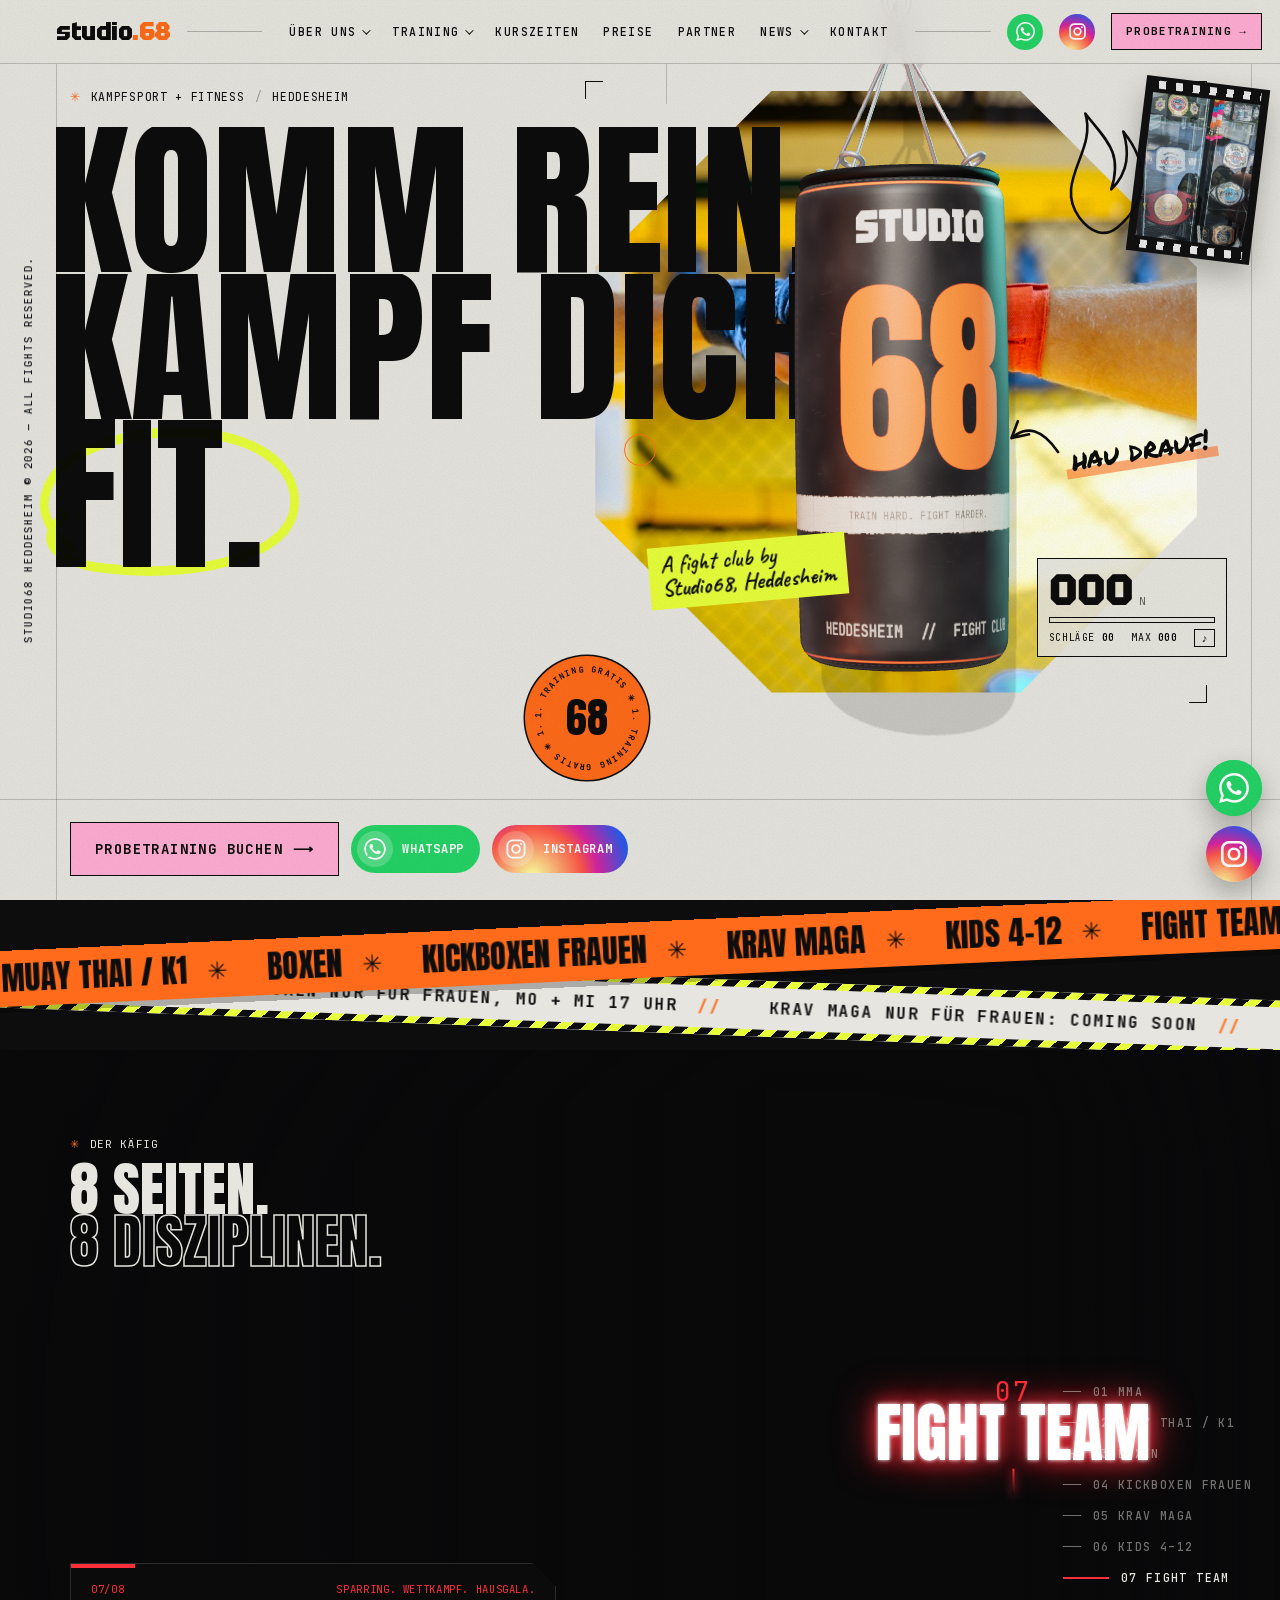
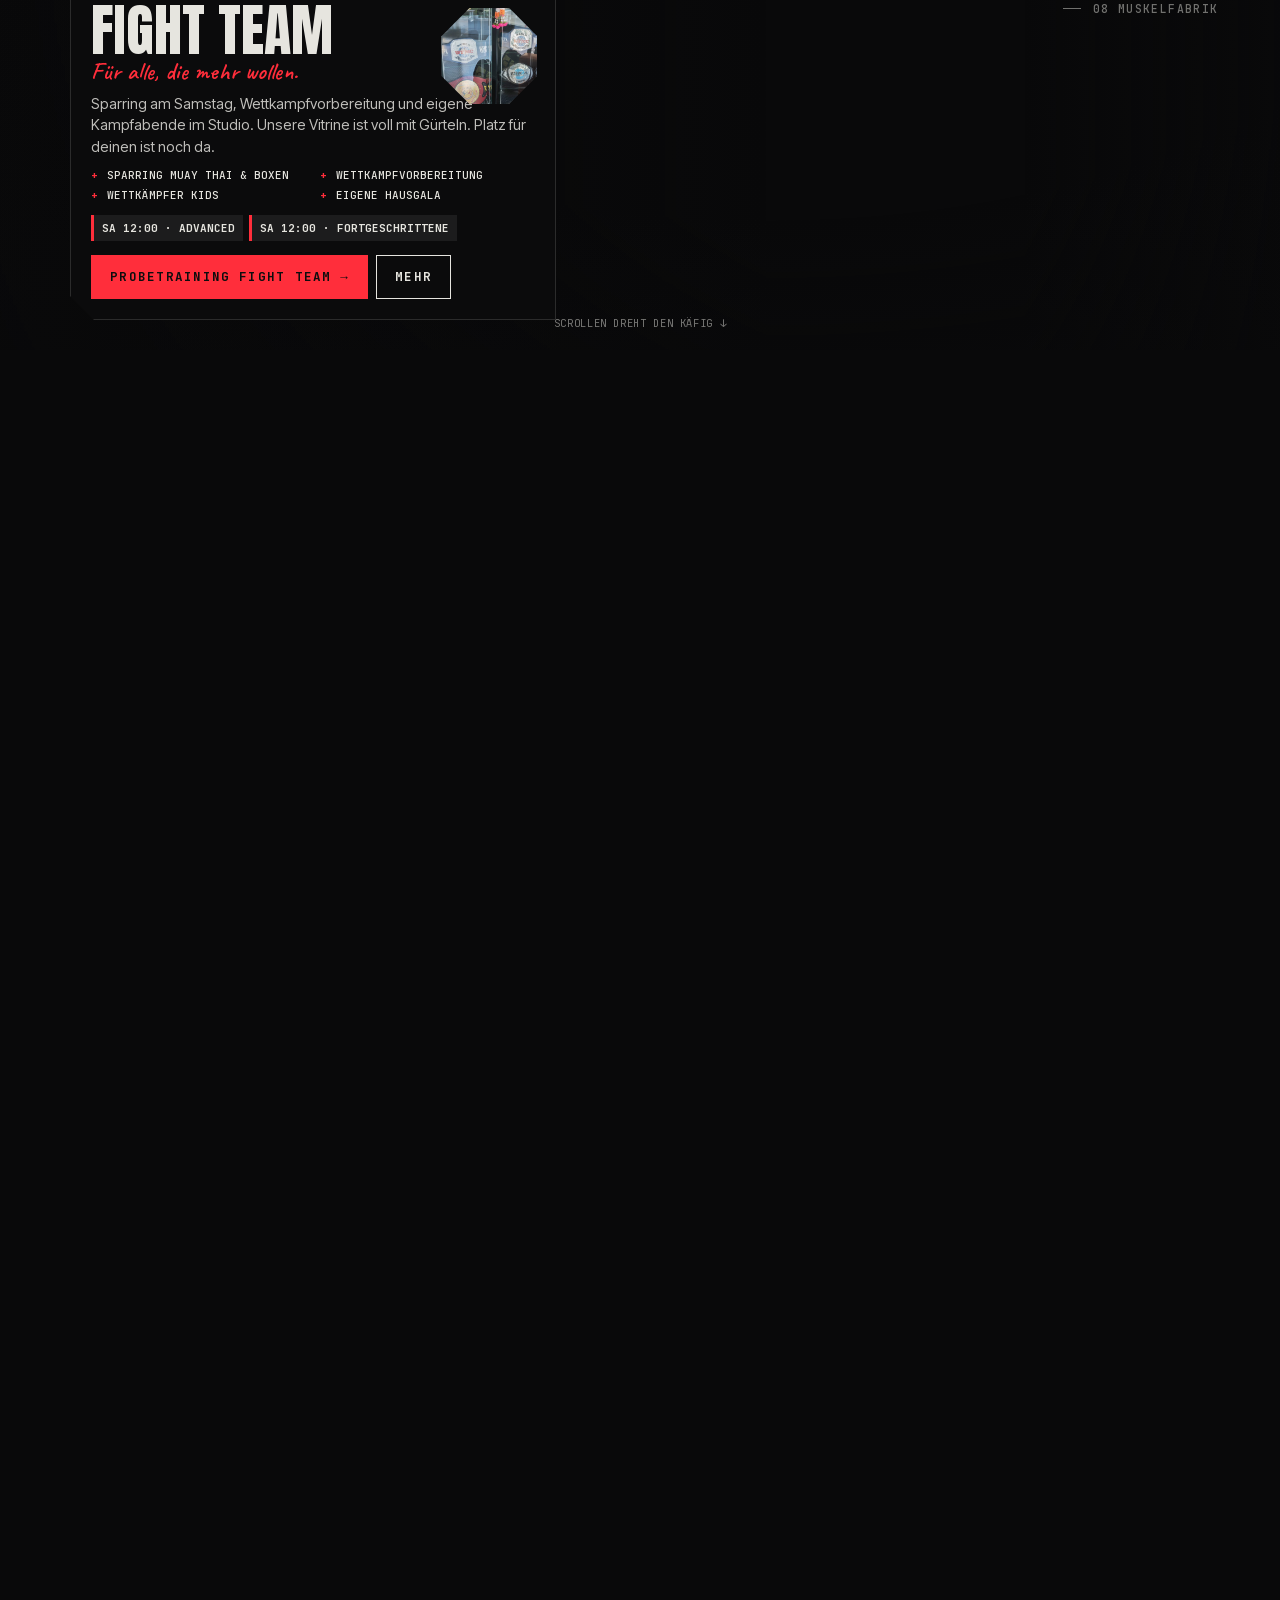
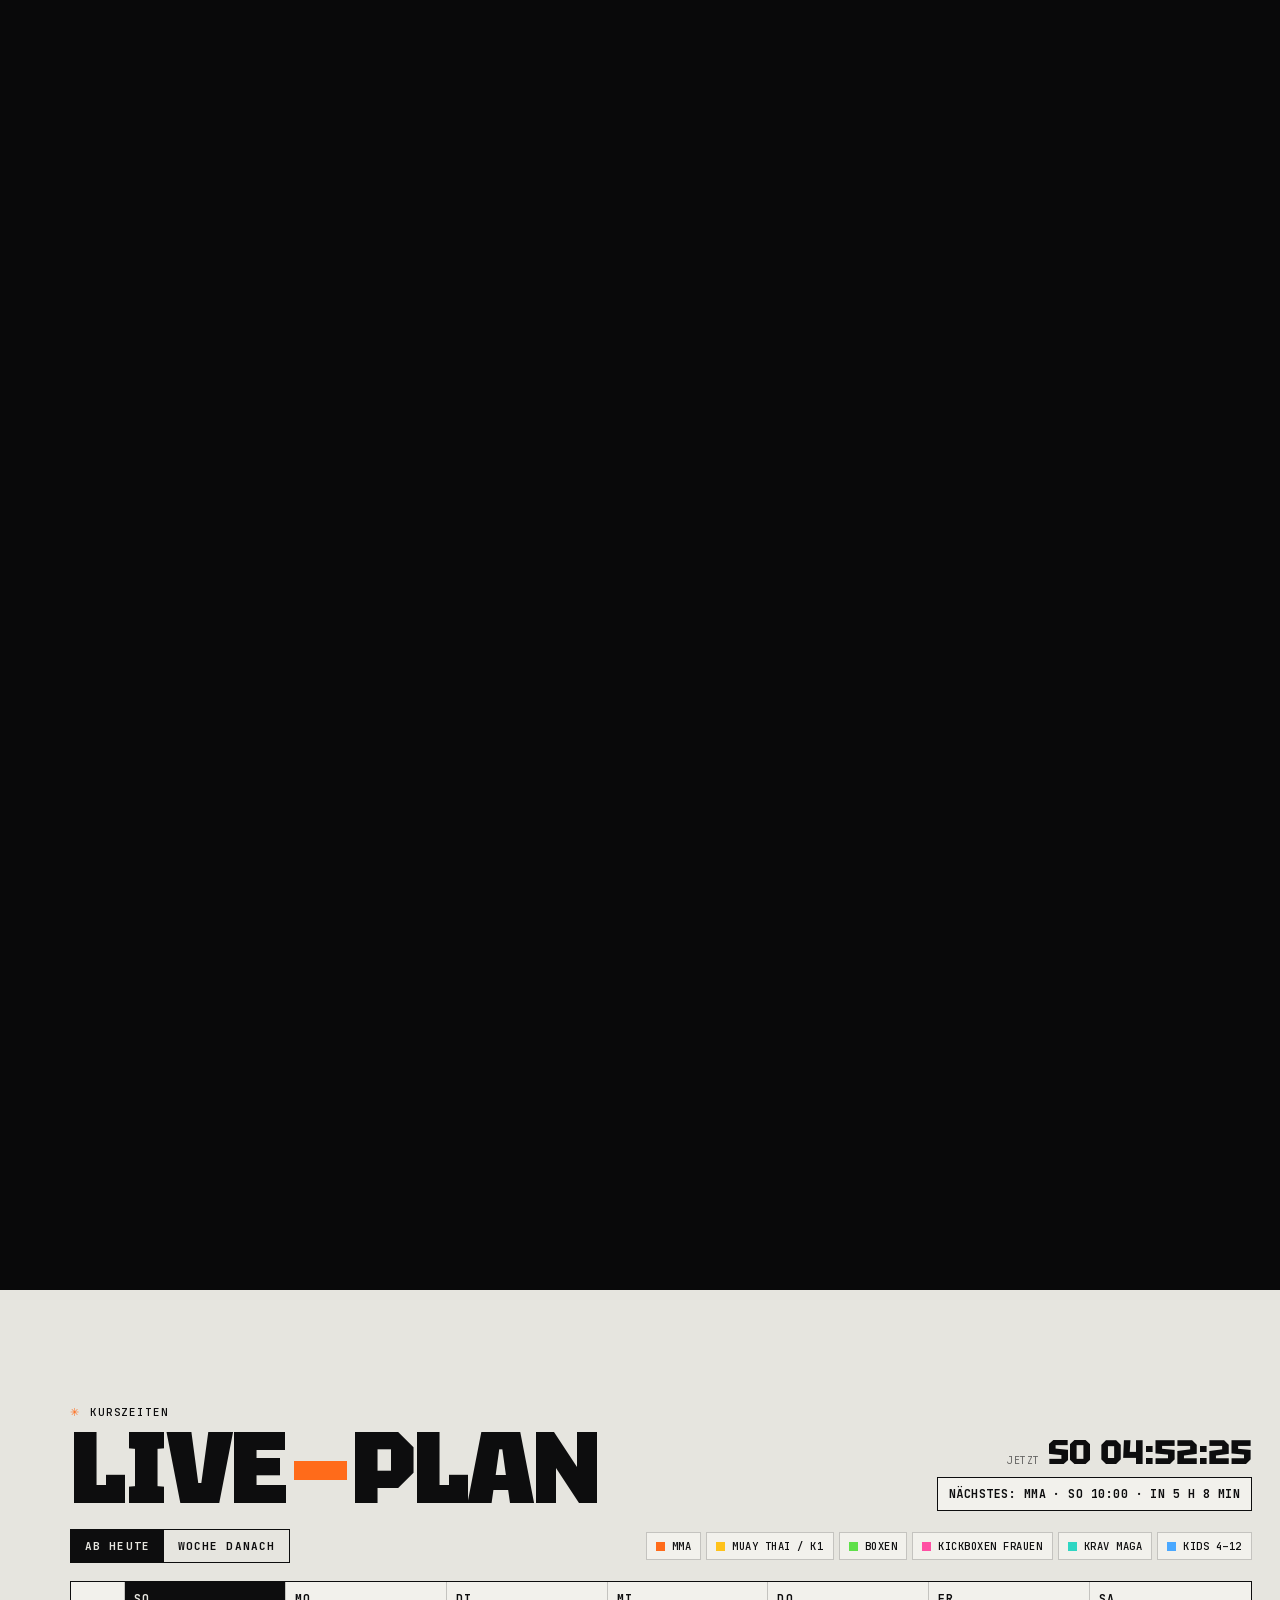
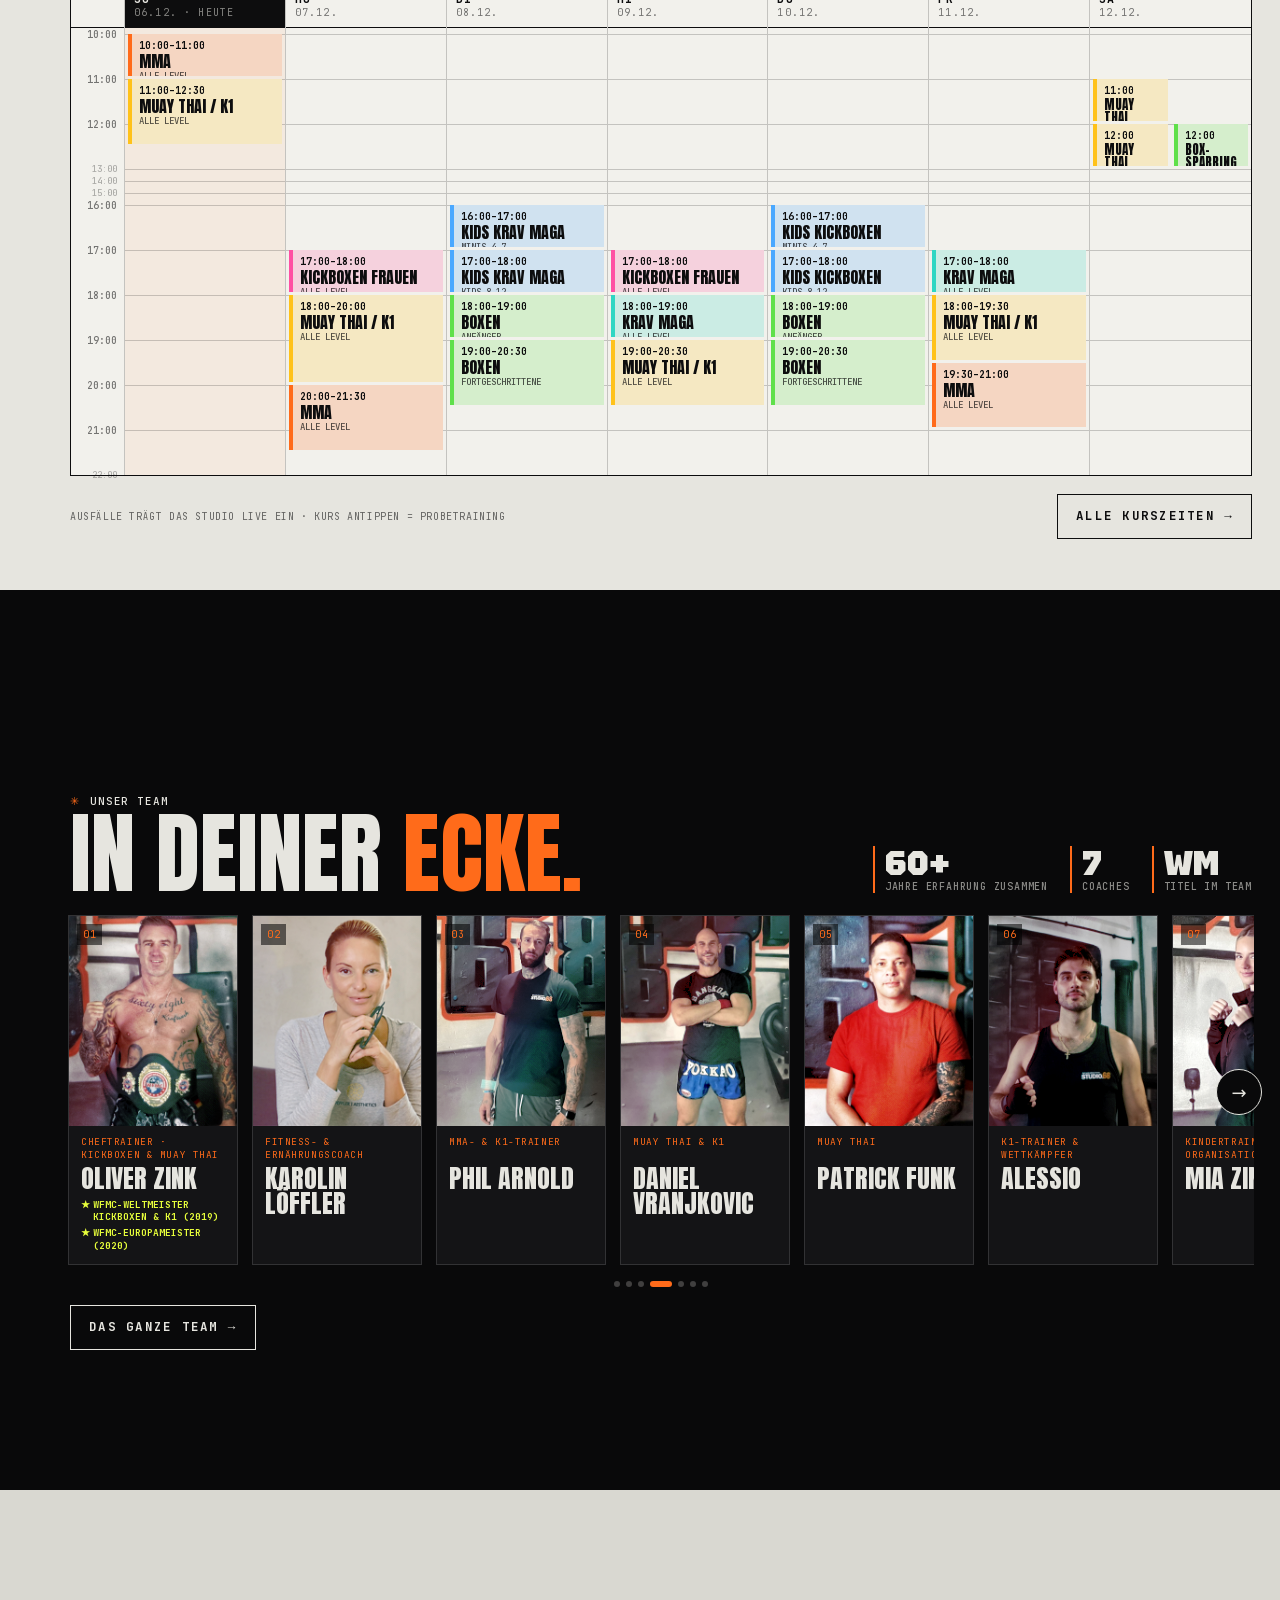
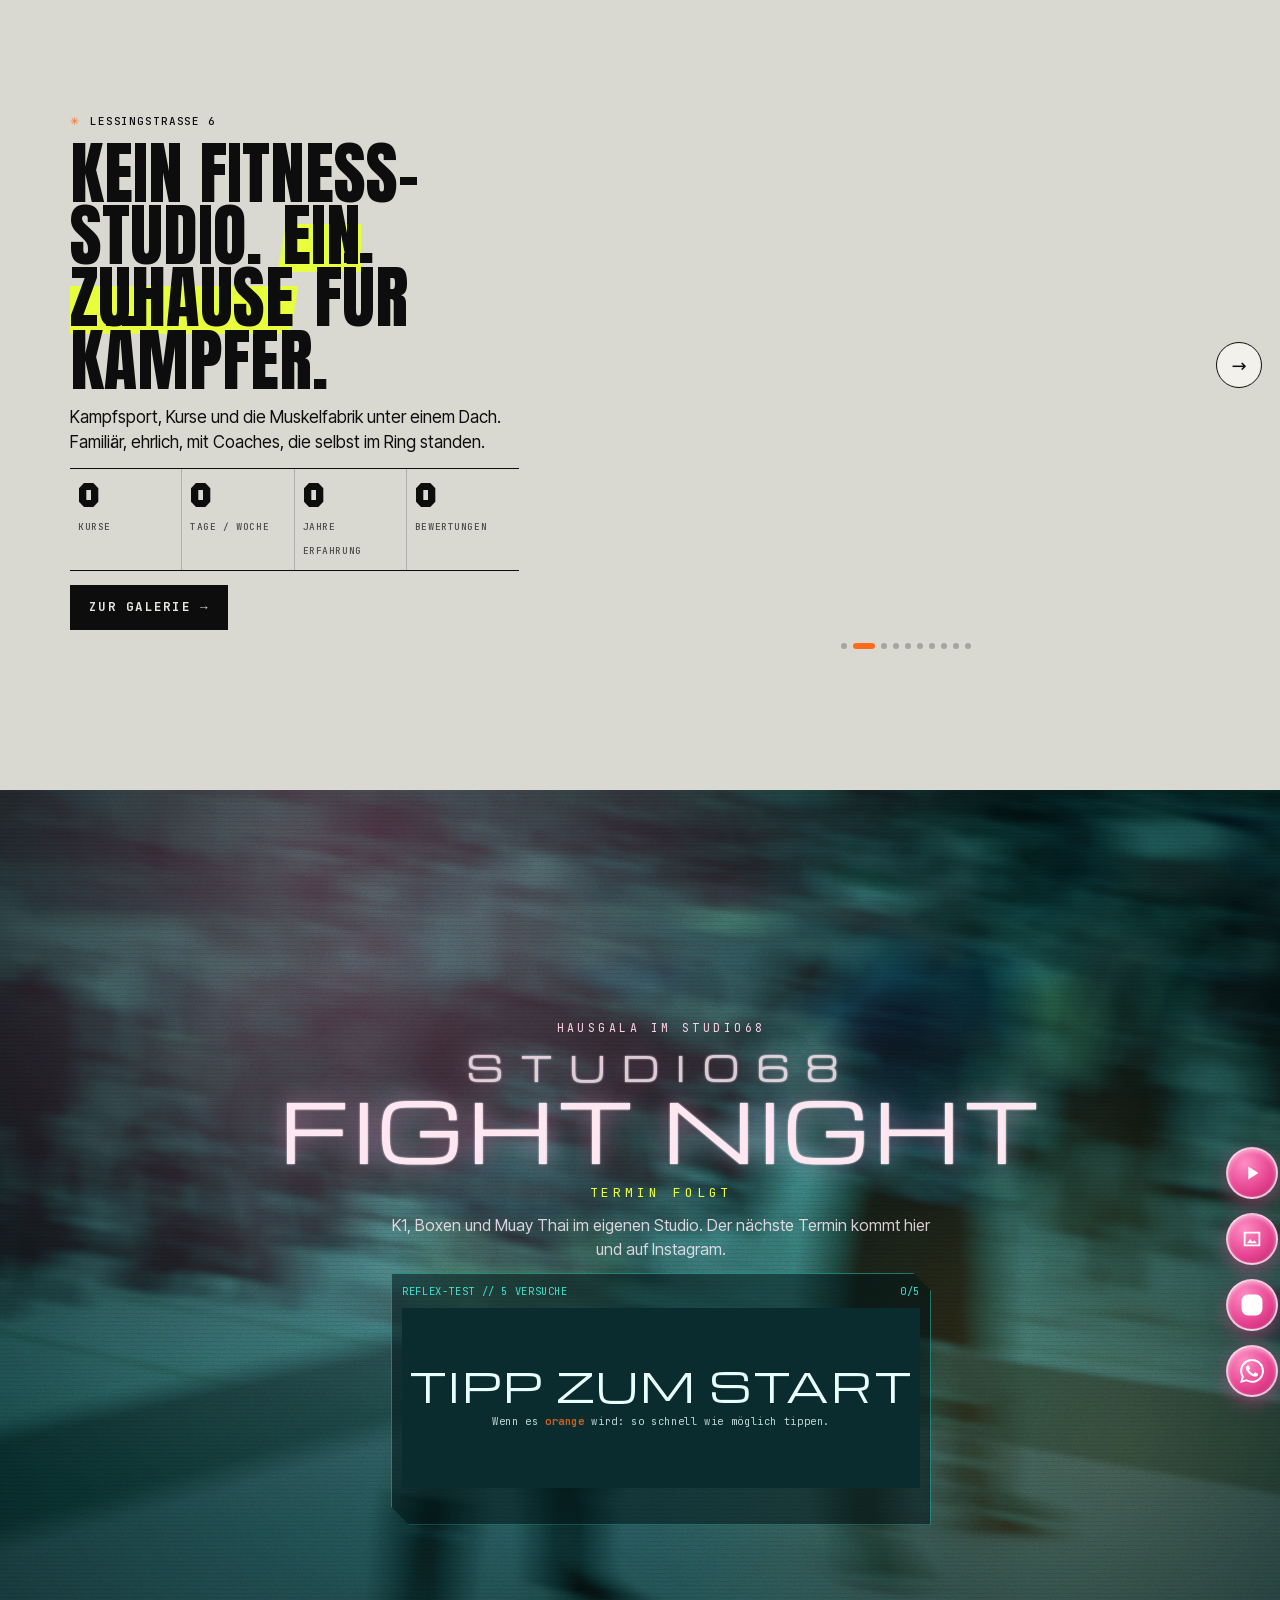
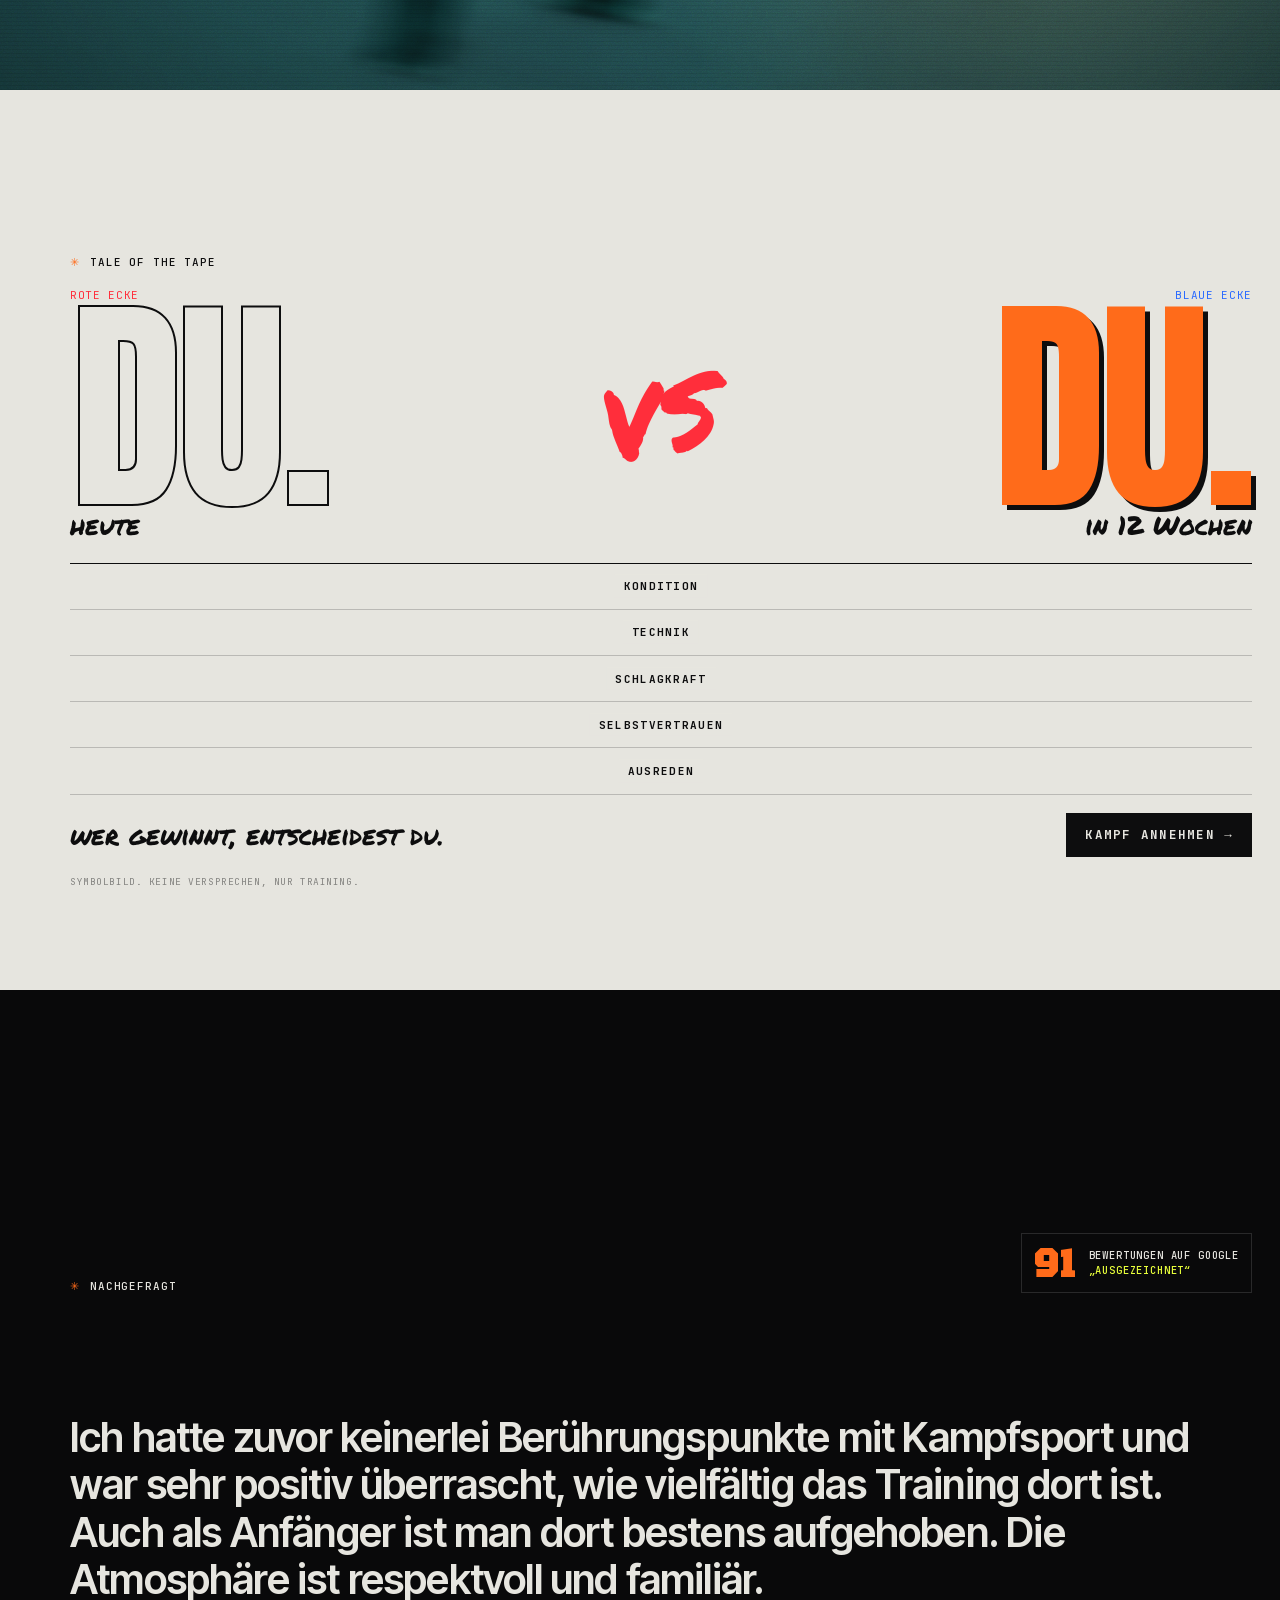
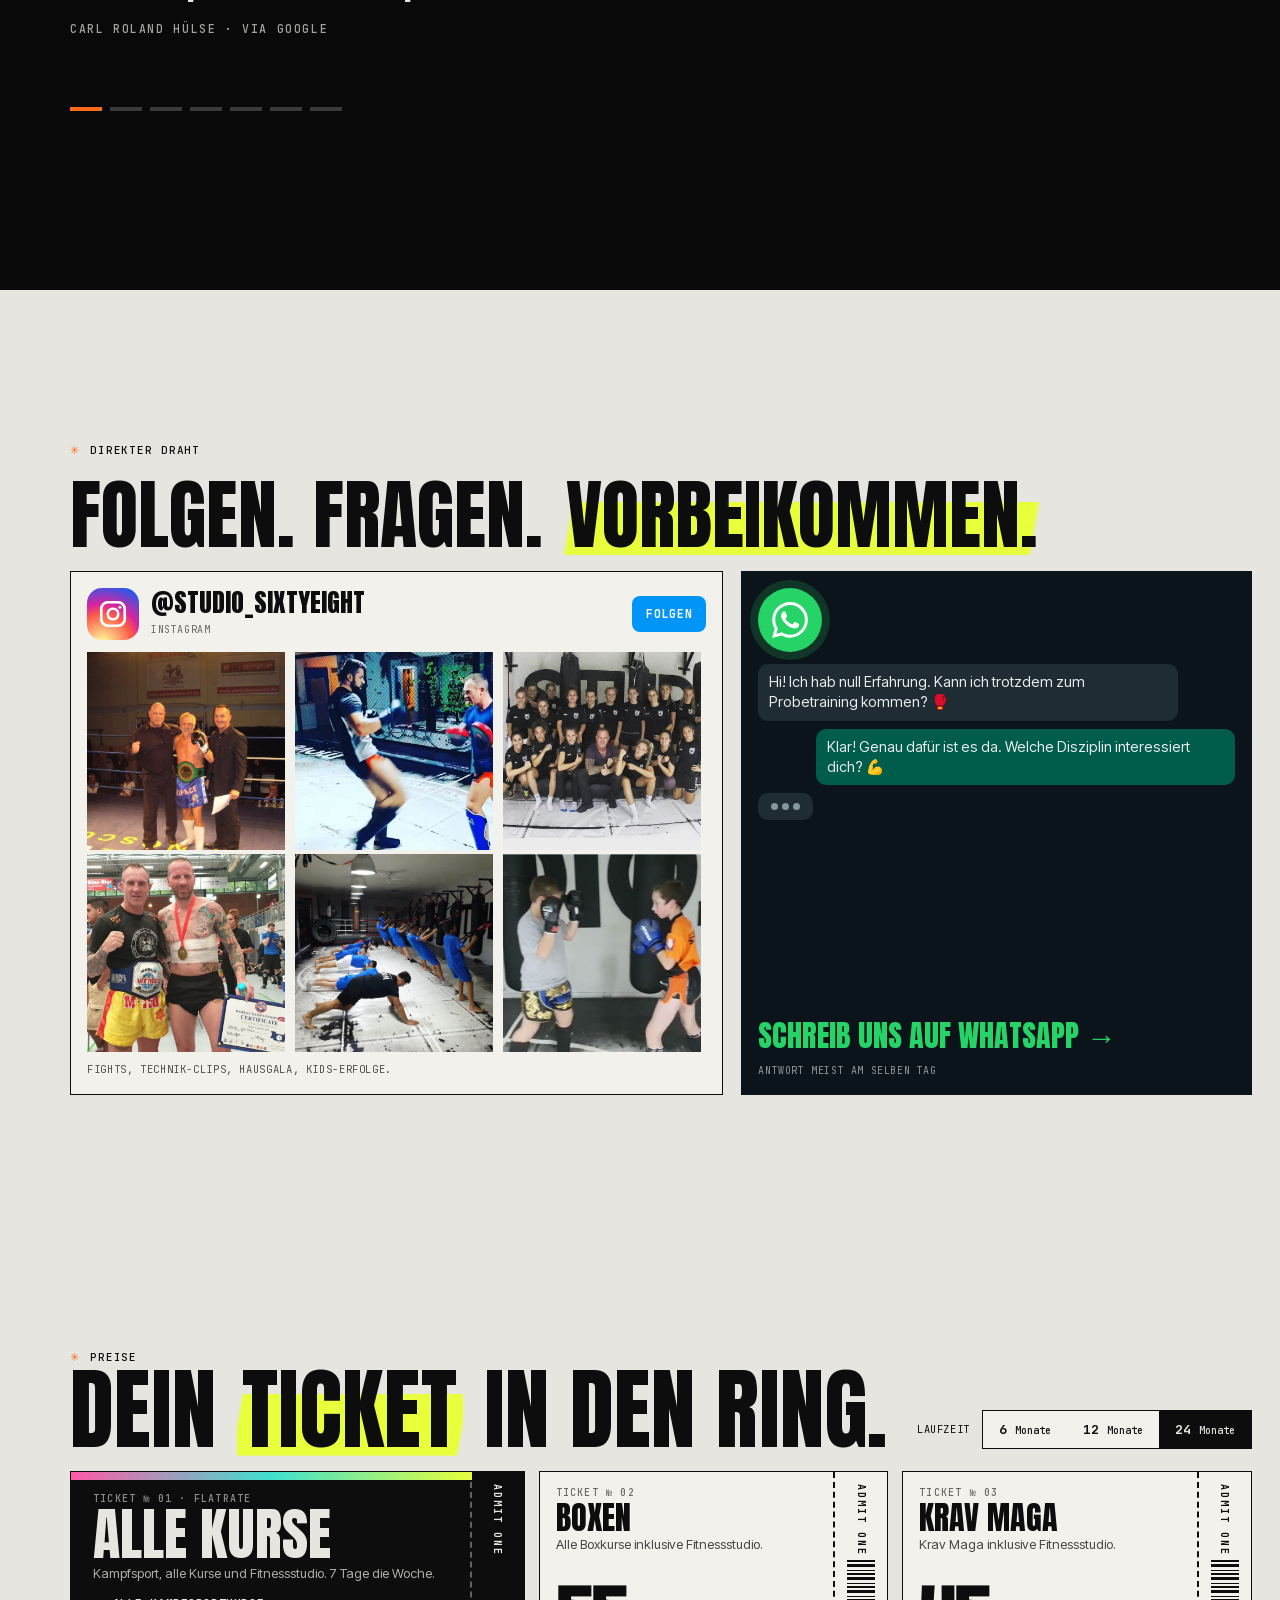
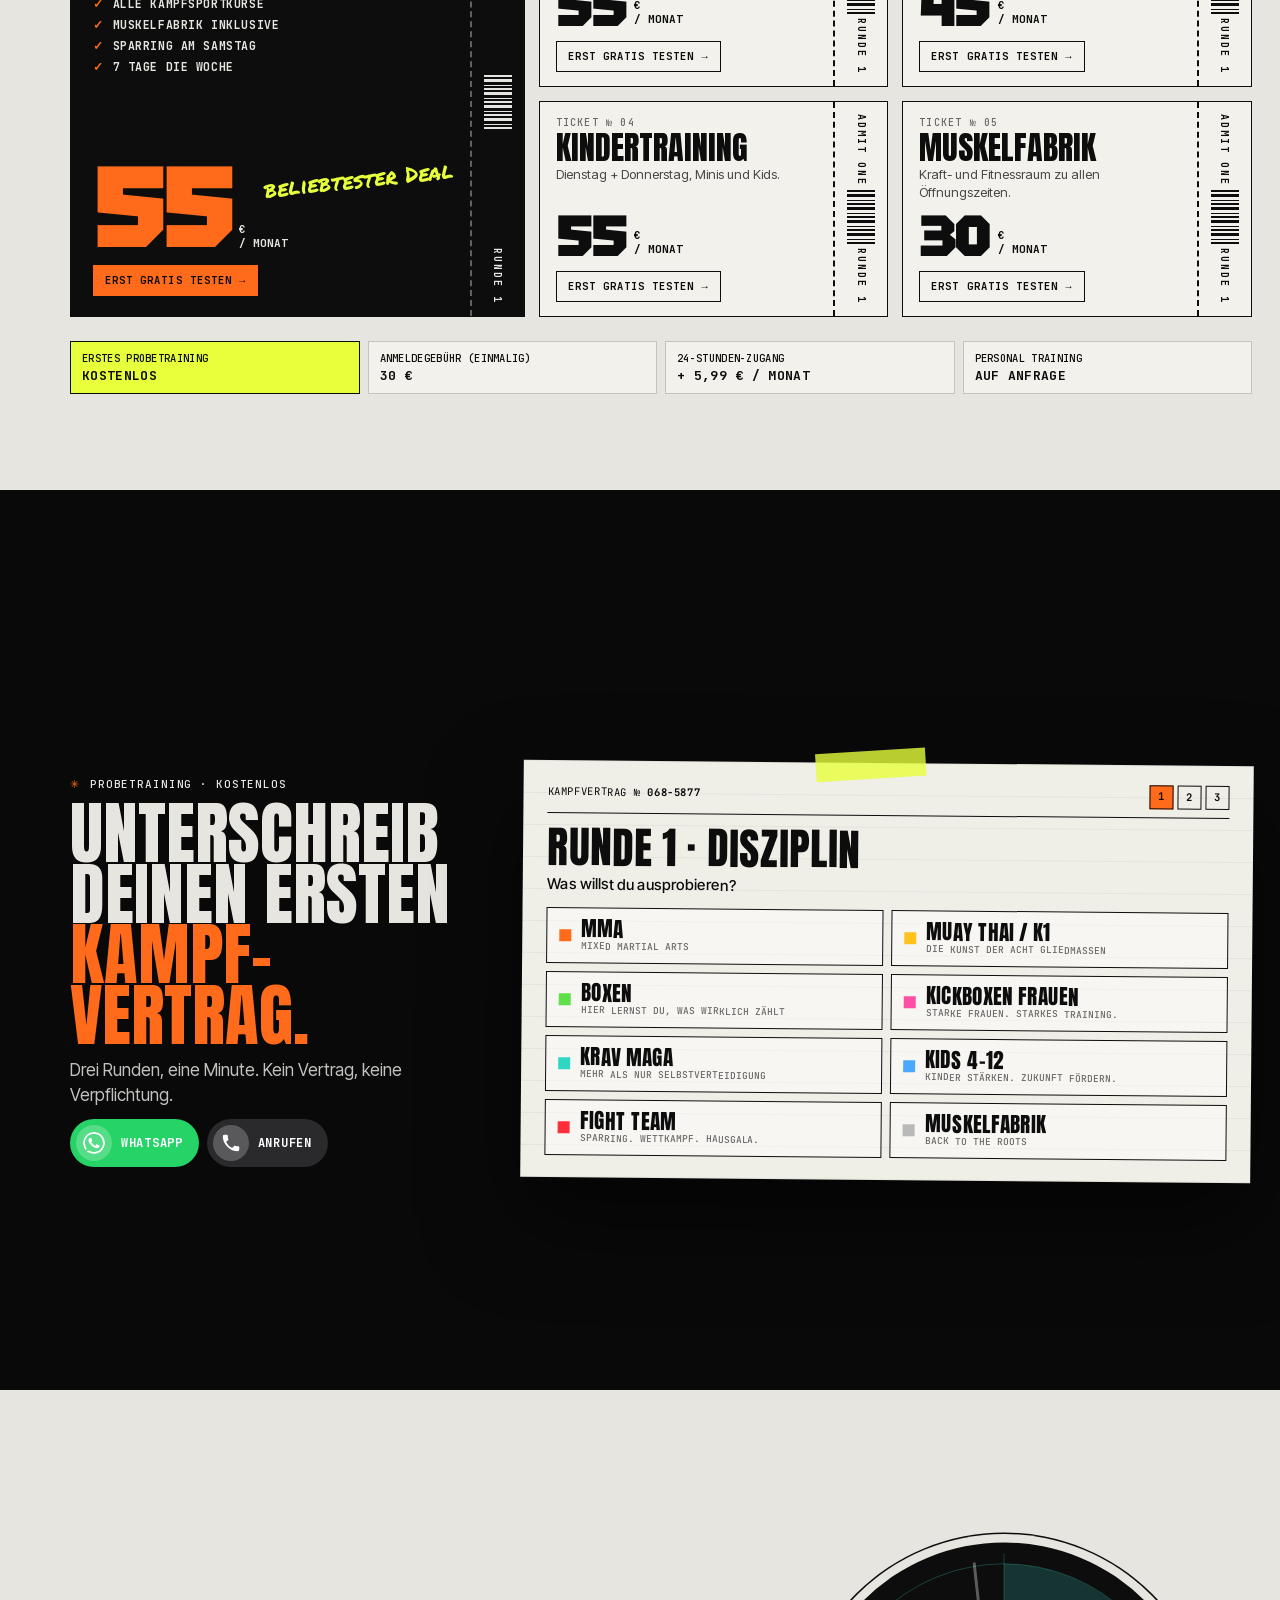
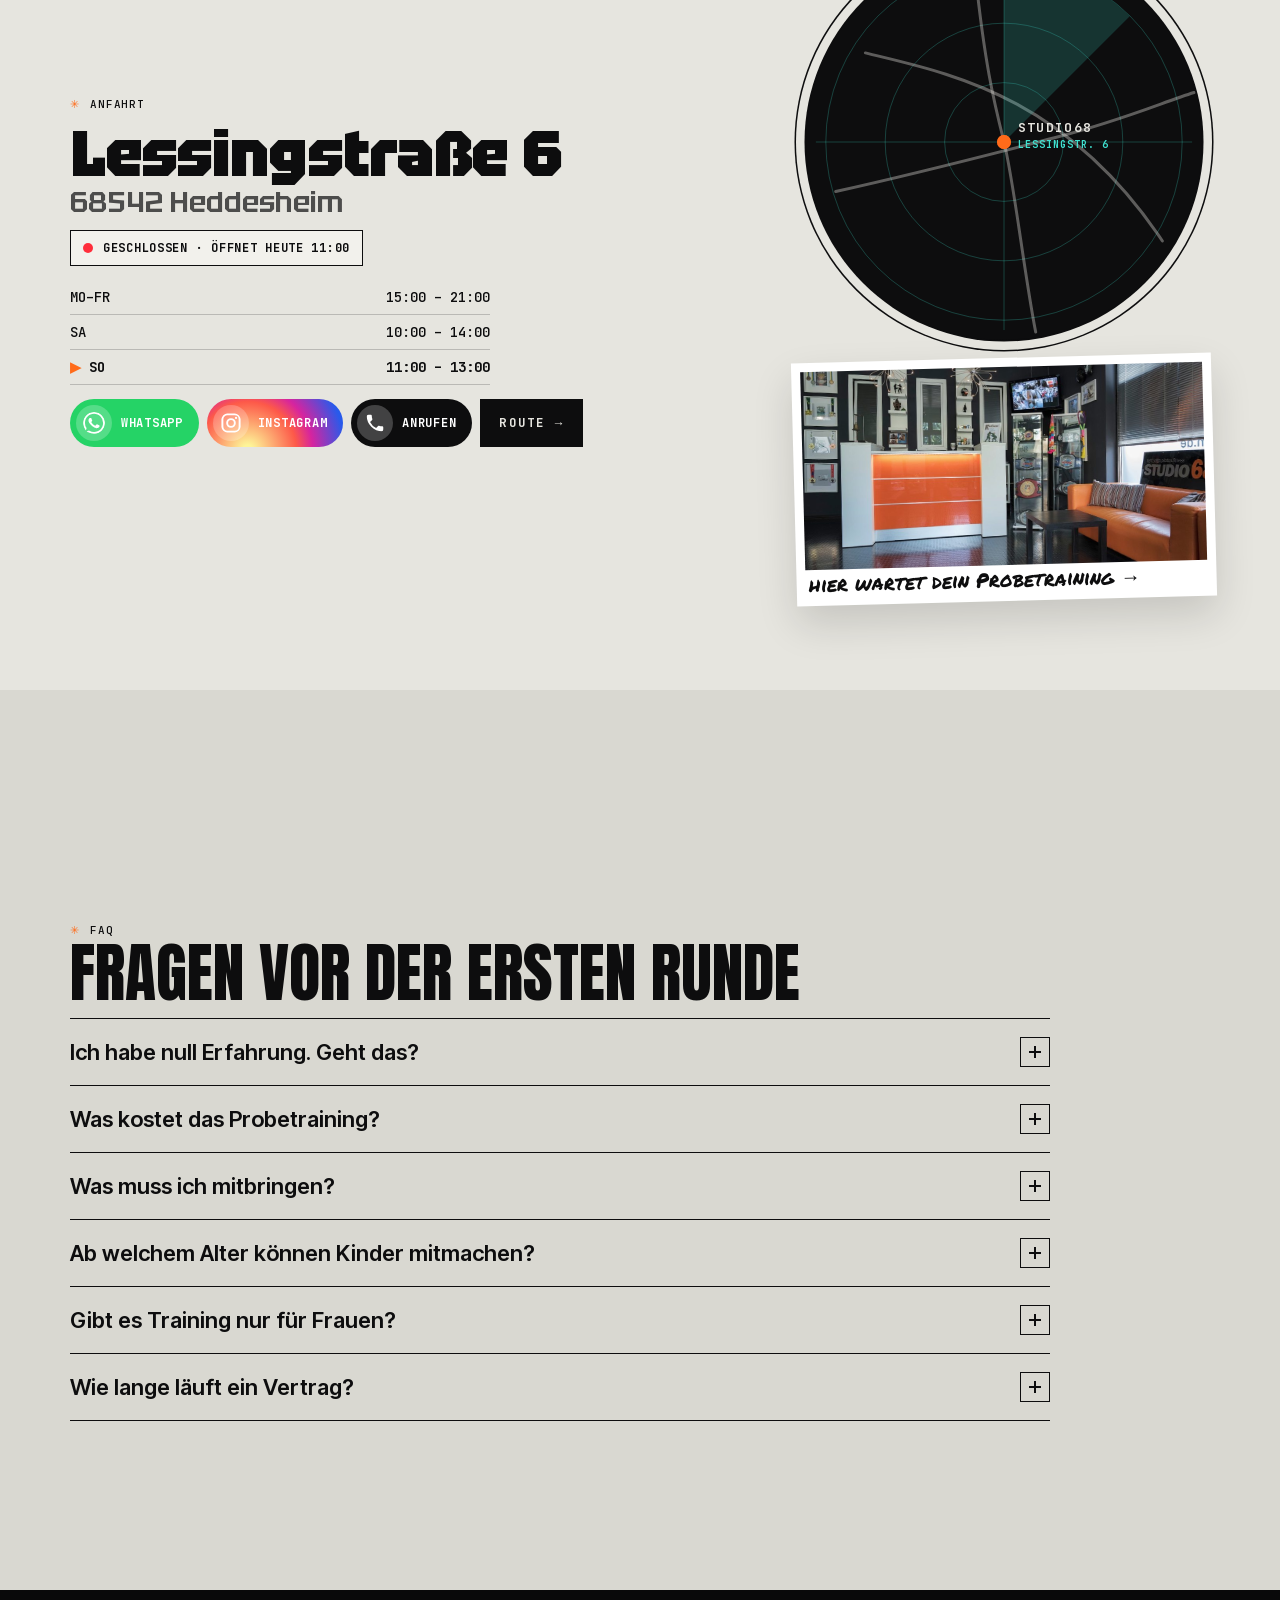
==== commit 01a4aa24: "Vorschau 2026-10-18 03:48" ====
--- a/index.html
+++ b/index.html
@@ -36,142 +36,112 @@
 
 <main>
 
-<!-- ============ R1 HERO ============ -->
-<section class="hero paper" id="top" data-round="1" data-rname="KOMM REIN">
+<!-- ============ HERO ============ -->
+<section class="hero paper" id="top">
   <div class="cyber-lines" aria-hidden="true"><i></i><i></i><i></i><i></i></div>
-  <div class="hero-kicker mono"><span class="ast">✳</span> KAMPFSPORT + FITNESS <span class="sep">/</span> HEDDESHEIM <span class="sep">/</span> SEIT JAHREN IM RING</div>
-
-  <figure class="hero-photo" id="heroPhoto">
-    <img src="assets/img/sparring.jpg" alt="Zwei Fäuste mit Bandagen berühren sich im Käfig" data-photo="hero">
-    <figcaption class="mono">IMG_068 // RESPEKT ZUERST</figcaption>
-    <span class="hp-c hp-c1"></span><span class="hp-c hp-c2"></span><span class="hp-c hp-c3"></span><span class="hp-c hp-c4"></span>
-    <div class="hero-tag hand">A fight club by<br><b>Studio68, Heddesheim</b></div>
-    <div class="hero-note hand" id="heroNote">hau drauf!</div>
-  </figure>
-
+  <div class="hero-kicker mono"><span class="ast">✳</span> KAMPFSPORT + FITNESS <span class="sep">/</span> HEDDESHEIM</div>
   <h1 class="hero-title" id="heroTitle" aria-label="Komm rein. Kämpf dich fit.">
     <span class="ht-l"><span class="ht-w">KOMM</span> <span class="ht-w">REIN.</span></span>
     <span class="ht-l"><span class="ht-w">KÄMPF</span> <span class="ht-w">DICH</span></span>
     <span class="ht-l"><span class="ht-w ht-fit">FIT.<svg class="fit-circle" viewBox="0 0 300 160" preserveAspectRatio="none" aria-hidden="true"><path d="M60 128 C 10 100, 18 40, 120 22 C 220 6, 296 40, 286 92 C 276 140, 170 156, 90 146 C 40 140, 20 118, 52 96"/></svg></span></span>
   </h1>
-
-  <div class="hero-film" aria-hidden="true">
-    <div class="film-holes"></div>
-    <img src="assets/img/trophies.jpg" alt="" data-photo="heroSmall">
-    <div class="film-holes"></div>
-  </div>
-
+  <figure class="hero-photo" id="heroPhoto">
+    <img src="assets/img/sparring.jpg" alt="Zwei Fäuste mit Bandagen berühren sich im Käfig" data-photo="hero">
+    <span class="hp-c hp-c1"></span><span class="hp-c hp-c2"></span><span class="hp-c hp-c3"></span><span class="hp-c hp-c4"></span>
+    <div class="hero-tag hand">A fight club by<br><b>Studio68, Heddesheim</b></div>
+    <div class="hero-note hand" id="heroNote">hau drauf!</div>
+    <div class="bag-hud mono" id="bagHud">
+      <div class="bh-big"><b id="hudN">000</b><span>N</span></div>
+      <div class="bh-meter"><i id="hudMeter"></i></div>
+      <div class="bh-row"><span>SCHLÄGE <b id="hudHits">00</b></span><span>MAX <b id="hudMax">000</b></span><button class="bh-snd" id="sndBtn" aria-pressed="true" title="Ton an/aus">♪</button></div>
+    </div>
+  </figure>
+  <div class="hero-film" aria-hidden="true"><div class="film-holes"></div><img src="assets/img/trophies.jpg" alt="" data-photo="heroSmall"><div class="film-holes"></div></div>
   <canvas class="bag-canvas" id="bagCanvas" aria-label="3D-Boxsack zum Draufhauen"></canvas>
-
-  <svg class="scribbles" id="heroScribbles" viewBox="0 0 1440 900" preserveAspectRatio="none" aria-hidden="true">
-    <path class="scr scr-ink" id="scrFlame" d="" />
-    <path class="scr scr-ink" id="scrArrow" d="" />
-  </svg>
-
-  <div class="bag-hud mono" id="bagHud">
-    <div class="bh-row"><span>HEAVY BAG // 40 KG</span><button class="bh-snd" id="sndBtn" aria-pressed="true" title="Ton an/aus">♪ AN</button></div>
-    <div class="bh-big"><b id="hudN">000</b><span>NEWTON</span></div>
-    <div class="bh-meter"><i id="hudMeter"></i></div>
-    <div class="bh-row"><span>SCHLÄGE <b id="hudHits">00</b></span><span>MAX <b id="hudMax">000</b> N</span></div>
-  </div>
+  <svg class="scribbles" id="heroScribbles" viewBox="0 0 1440 900" preserveAspectRatio="none" aria-hidden="true"><path class="scr scr-ink" id="scrFlame" d="" /><path class="scr scr-ink" id="scrArrow" d="" /></svg>
   <div class="bag-combo hand" id="bagCombo"></div>
   <div class="bag-dmg" id="bagDmg"></div>
-  <div class="bag-pop" id="bagPop" role="status">
-    <span class="mono">// AUSWERTUNG</span>
-    <strong>Nicht schlecht.<br>Jetzt in echt?</strong>
-    <a class="btn btn-ink" href="#probetraining">Probetraining gratis →</a>
-  </div>
-
-  <div class="hero-sticker" aria-hidden="true">
-    <svg viewBox="0 0 200 200"><defs><path id="stkC" d="M100,100 m-74,0 a74,74 0 1,1 148,0 a74,74 0 1,1 -148,0"/></defs>
-      <text><textPath href="#stkC">1. TRAINING GRATIS ✳ 1. TRAINING GRATIS ✳ 1. TRAINING GRATIS ✳ </textPath></text></svg>
-    <b>68</b>
-  </div>
-
+  <div class="bag-pop" id="bagPop" role="status"><span class="mono">// AUSWERTUNG</span><strong>Nicht schlecht.<br>Jetzt in echt?</strong><a class="btn btn-ink" href="#probetraining">Probetraining gratis →</a></div>
+  <div class="hero-sticker" aria-hidden="true"><svg viewBox="0 0 200 200"><defs><path id="stkC" d="M100,100 m-74,0 a74,74 0 1,1 148,0 a74,74 0 1,1 -148,0"/></defs><text><textPath href="#stkC">1. TRAINING GRATIS ✳ 1. TRAINING GRATIS ✳ 1. TRAINING GRATIS ✳ </textPath></text></svg><b>68</b></div>
   <div class="hero-bottom">
     <a class="btn btn-pink btn-xl" href="#probetraining">Probetraining buchen <span class="arr">⟶</span></a>
-    <a class="btn btn-line" href="#plan">Live-Plan</a>
     <a class="soc-chip soc-wa js-wa" href="#" target="_blank" rel="noopener" aria-label="WhatsApp"><svg class="ico" viewBox="0 0 24 24" aria-hidden="true"><path fill="currentColor" d="M17.47 14.38c-.3-.15-1.76-.87-2.03-.97-.27-.1-.47-.15-.67.15-.2.3-.77.97-.94 1.16-.17.2-.35.22-.64.08-.3-.15-1.26-.46-2.39-1.48-.88-.79-1.48-1.76-1.65-2.06-.17-.3-.02-.46.13-.6.13-.14.3-.35.45-.52.15-.17.2-.3.3-.5.1-.2.05-.37-.03-.52-.07-.15-.67-1.61-.92-2.2-.24-.58-.49-.5-.67-.51h-.57c-.2 0-.52.07-.8.37-.27.3-1.04 1.02-1.04 2.48s1.07 2.88 1.21 3.07c.15.2 2.1 3.2 5.08 4.49.71.31 1.26.49 1.7.63.71.22 1.36.19 1.87.12.57-.09 1.76-.72 2-1.41.25-.7.25-1.29.18-1.41-.08-.13-.27-.2-.57-.35m-5.42 7.4h-.01a9.87 9.87 0 0 1-5.03-1.38l-.36-.21-3.74.98 1-3.65-.24-.37a9.86 9.86 0 0 1-1.51-5.26c0-5.45 4.44-9.88 9.89-9.88 2.64 0 5.12 1.03 6.99 2.9a9.83 9.83 0 0 1 2.89 6.99c0 5.45-4.44 9.88-9.88 9.88m8.41-18.3A11.82 11.82 0 0 0 12.05 0C5.5 0 .16 5.34.16 11.89c0 2.1.55 4.14 1.59 5.95L.06 24l6.3-1.65a11.88 11.88 0 0 0 5.68 1.45h.01c6.55 0 11.89-5.34 11.89-11.89 0-3.18-1.24-6.17-3.48-8.41z"/></svg><span>WhatsApp</span></a>
     <a class="soc-chip soc-ig js-ig" href="#" target="_blank" rel="noopener" aria-label="Instagram"><svg class="ico" viewBox="0 0 24 24" aria-hidden="true" fill="none" stroke="currentColor" stroke-width="2.1"><rect x="2.6" y="2.6" width="18.8" height="18.8" rx="5.4"/><circle cx="12" cy="12" r="4.2"/><circle cx="17.5" cy="6.5" r="1.2" fill="currentColor" stroke="none"/></svg><span>Instagram</span></a>
     <div class="hb-meta mono"><span id="heroNext">nächstes training …</span><span>lessingstraße 6</span></div>
   </div>
 </section>
 
-<!-- ============ TICKER ============ -->
 <div class="tapes" aria-label="Neuigkeiten">
   <div class="tape tape-a"><div class="tape-run" id="tapeA"></div></div>
   <div class="tape tape-b"><div class="tape-run" id="tapeB"></div></div>
 </div>
 
-<!-- ============ R2 DISZIPLINEN / OCTAGON ============ -->
-<section class="octa night" id="disziplinen" data-round="2" data-rname="DISZIPLINEN">
+<!-- ============ KÄFIG / DISZIPLINEN ============ -->
+<section class="octa night" id="disziplinen">
   <div class="octa-sticky">
     <canvas class="octa-canvas" id="octaCanvas" aria-hidden="true"></canvas>
     <div class="octa-vignette"></div>
-    <div class="octa-head">
-      <div class="mono octa-k"><span class="ast">✳</span> R02 // DER KÄFIG</div>
-      <h2 class="octa-h">8 SEITEN.<br><span>8 DISZIPLINEN.</span></h2>
-    </div>
+    <div class="octa-label" id="octaLabel" aria-hidden="true"><b id="olN">01</b><span id="olName">MMA</span></div>
+    <div class="octa-head"><div class="mono octa-k"><span class="ast">✳</span> DER KÄFIG</div><h2 class="octa-h">8 SEITEN. <span>8 DISZIPLINEN.</span></h2></div>
+    <ol class="octa-nav mono" id="octaNav"></ol>
     <div class="octa-card" id="octaCard" aria-live="polite">
       <div class="oc-top mono"><span id="ocIdx">01/08</span><span id="ocSub">MIXED MARTIAL ARTS</span></div>
       <h3 class="oc-name" id="ocName">MMA</h3>
       <p class="oc-tag hand" id="ocTag"></p>
       <p class="oc-text" id="ocText"></p>
       <ul class="oc-points" id="ocPoints"></ul>
-      <div class="oc-meta">
-        <div><span class="mono">INTENSITÄT</span><div class="oc-int" id="ocInt"></div></div>
-        <div><span class="mono">FÜR</span><div class="oc-for" id="ocFor"></div></div>
-      </div>
       <div class="oc-times" id="ocTimes"></div>
       <div class="oc-photo" id="ocPhoto"></div>
-      <a class="btn btn-orange oc-cta" id="ocCta" href="#probetraining">Probetraining <span id="ocCtaName">MMA</span> →</a>
-    </div>
-    <ol class="octa-nav mono" id="octaNav"></ol>
-    <div class="octa-hint mono">SCROLL ↓ DREHT DEN KÄFIG</div>
-  </div>
-</section>
-
-<!-- ============ R3 LIVE-PLAN ============ -->
-<section class="plan paper" id="plan" data-round="3" data-rname="LIVE-PLAN">
-  <div class="sec-head">
-    <div class="mono sh-k"><span class="ast">✳</span> R03 // TRAININGSPLAN</div>
-    <h2 class="sh-h tech">LIVE<span>—</span>PLAN</h2>
-    <div class="plan-live">
-      <div class="pl-clock"><span class="mono">JETZT</span><b id="plClock">--:--:--</b></div>
-      <div class="pl-now" id="plNow"></div>
-    </div>
+      <div class="oc-btns"><a class="btn btn-orange oc-cta" id="ocCta" href="#probetraining">Probetraining <span id="ocCtaName">MMA</span> →</a><a class="btn btn-line oc-more" id="ocMore" href="kurse.html">Mehr</a></div>
+    </div>
+    <div class="octa-hint mono">SCROLLEN DREHT DEN KÄFIG ↓</div>
+  </div>
+</section>
+
+<!-- ============ LIVE-PLAN ============ -->
+<section class="plan paper scr" id="plan">
+  <div class="plan-head">
+    <div><div class="mono sh-k"><span class="ast">✳</span> KURSZEITEN</div><h2 class="plan-h tech">LIVE<span>—</span>PLAN</h2></div>
+    <div class="plan-live"><div class="pl-clock"><span class="mono">JETZT</span><b id="plClock">--:--</b></div><div class="pl-now" id="plNow"></div></div>
   </div>
   <div class="plan-ctrl">
-    <div class="plan-weeks" role="tablist">
-      <button class="pw on" data-week="0" role="tab">Ab heute</button>
-      <button class="pw" data-week="1" role="tab">Woche danach</button>
-    </div>
+    <div class="plan-weeks" role="tablist"><button class="pw on" data-week="0" role="tab">Ab heute</button><button class="pw" data-week="1" role="tab">Woche danach</button></div>
     <div class="plan-filter" id="planFilter"></div>
   </div>
   <div class="plan-days" id="planDays" role="tablist" aria-label="Tag wählen"></div>
   <div class="plan-grid" id="planGrid"></div>
-  <p class="plan-foot mono">AUSFÄLLE WERDEN LIVE VOM STUDIO EINGETRAGEN. KLICK AUF EINEN KURS = PROBETRAINING BUCHEN.</p>
-</section>
-
-<!-- ============ R4 STUDIO ============ -->
-<section class="studio paper-2" id="studio" data-round="4" data-rname="DAS STUDIO">
-  <div class="studio-head">
-    <div class="mono sh-k"><span class="ast">✳</span> R04 // LESSINGSTRASSE 6</div>
-    <h2 class="studio-h">KEIN FITNESS&shy;STUDIO.<br><em>EIN <span class="mark-hi">ZUHAUSE</span></em> FÜR KÄMPFER.</h2>
-    <p class="studio-lede">Kampfsport, Kurse und die Muskelfabrik unter einem Dach. Familiäre Atmosphäre, Coaches mit Titeln und ein Team, das dich nicht als Nummer sieht.</p>
-  </div>
-  <div class="facts" id="facts">
-    <div class="fact"><b data-count="14">0</b><span>Kurse von Profis</span></div>
-    <div class="fact"><b data-count="7">0</b><span>Tage die Woche</span></div>
-    <div class="fact"><b data-count="2000" data-prefix="~">0</b><span>Kurse im Jahr</span></div>
-    <div class="fact"><b data-count="91">0</b><span>Google-Bewertungen</span></div>
-  </div>
-  <div class="collage" id="collage"></div>
-  <div class="video-slot" id="videoSlot" hidden></div>
-</section>
-
-<!-- ============ R5 FIGHT NIGHT (GEN X) ============ -->
-<section class="genx" id="fightnight" data-round="5" data-rname="FIGHT NIGHT">
+  <div class="plan-foot"><span class="mono">AUSFÄLLE TRÄGT DAS STUDIO LIVE EIN · KURS ANTIPPEN = PROBETRAINING</span><a class="btn btn-line" href="kurszeiten.html">Alle Kurszeiten →</a></div>
+</section>
+
+<!-- ============ TEAM ============ -->
+<section class="team night scr" id="team">
+  <div class="team-head">
+    <div><div class="mono sh-k"><span class="ast">✳</span> UNSER TEAM</div><h2 class="sh-h">IN DEINER <span>ECKE.</span></h2></div>
+    <div class="team-stats" id="teamStats"></div>
+  </div>
+  <div class="sw-wrap"><div class="team-track sw-track" id="teamTrack"></div></div>
+  <a class="btn btn-line team-more" href="ueber-uns.html#team">Das ganze Team →</a>
+</section>
+
+<!-- ============ STUDIO ============ -->
+<section class="studio paper-2 scr" id="studio">
+  <div class="studio-l">
+    <div class="mono sh-k"><span class="ast">✳</span> LESSINGSTRASSE 6</div>
+    <h2 class="studio-h">KEIN FITNESS&shy;STUDIO. <span class="mark-hi">EIN ZUHAUSE</span> FÜR KÄMPFER.</h2>
+    <p class="studio-lede">Kampfsport, Kurse und die Muskelfabrik unter einem Dach. Familiär, ehrlich, mit Coaches, die selbst im Ring standen.</p>
+    <div class="facts">
+      <div class="fact"><b data-count="14">0</b><span>Kurse</span></div>
+      <div class="fact"><b data-count="7">0</b><span>Tage / Woche</span></div>
+      <div class="fact"><b data-count="60" data-suffix="+">0</b><span>Jahre Erfahrung</span></div>
+      <div class="fact"><b data-count="91">0</b><span>Bewertungen</span></div>
+    </div>
+    <a class="btn btn-ink studio-cta" href="ueber-uns.html#galerie">Zur Galerie →</a>
+  </div>
+  <div class="sw-wrap studio-r"><div class="gs-track sw-track" id="studioGal"></div></div>
+</section>
+
+<!-- ============ FIGHT NIGHT ============ -->
+<section class="genx scr" id="fightnight">
   <canvas class="genx-bg" id="genxBg" aria-hidden="true"></canvas>
   <div class="genx-grain" aria-hidden="true"></div>
   <div class="genx-scan" aria-hidden="true"></div>
@@ -182,68 +152,54 @@
     <p class="genx-text" id="evText"></p>
     <div class="genx-btns" aria-label="Aktionen">
       <button class="gx-b" id="gxPlay" title="Video ansehen" aria-label="Video ansehen"><svg viewBox="0 0 24 24"><path d="M8 5v14l11-7z"/></svg></button>
-      <a class="gx-b" href="#studio" title="Galerie" aria-label="Galerie"><svg viewBox="0 0 24 24"><path fill-rule="evenodd" d="M3 4h18v16H3zM5 6v12h14V6zM6.5 16.5l3.5-4.5 2.7 3.4 1.8-2 3 3.1z"/></svg></a>
+      <a class="gx-b" href="ueber-uns.html#galerie" title="Galerie" aria-label="Galerie"><svg viewBox="0 0 24 24"><path fill-rule="evenodd" d="M3 4h18v16H3zM5 6v12h14V6zM6.5 16.5l3.5-4.5 2.7 3.4 1.8-2 3 3.1z"/></svg></a>
       <a class="gx-b js-ig" href="#" target="_blank" rel="noopener" title="Instagram" aria-label="Instagram"><svg class="ico" viewBox="0 0 24 24" aria-hidden="true" fill="none" stroke="currentColor" stroke-width="2.1"><rect x="2.6" y="2.6" width="18.8" height="18.8" rx="5.4"/><circle cx="12" cy="12" r="4.2"/><circle cx="17.5" cy="6.5" r="1.2" fill="currentColor" stroke="none"/></svg></a>
       <a class="gx-b js-wa" href="#" target="_blank" rel="noopener" title="WhatsApp" aria-label="WhatsApp"><svg class="ico" viewBox="0 0 24 24" aria-hidden="true"><path fill="currentColor" d="M17.47 14.38c-.3-.15-1.76-.87-2.03-.97-.27-.1-.47-.15-.67.15-.2.3-.77.97-.94 1.16-.17.2-.35.22-.64.08-.3-.15-1.26-.46-2.39-1.48-.88-.79-1.48-1.76-1.65-2.06-.17-.3-.02-.46.13-.6.13-.14.3-.35.45-.52.15-.17.2-.3.3-.5.1-.2.05-.37-.03-.52-.07-.15-.67-1.61-.92-2.2-.24-.58-.49-.5-.67-.51h-.57c-.2 0-.52.07-.8.37-.27.3-1.04 1.02-1.04 2.48s1.07 2.88 1.21 3.07c.15.2 2.1 3.2 5.08 4.49.71.31 1.26.49 1.7.63.71.22 1.36.19 1.87.12.57-.09 1.76-.72 2-1.41.25-.7.25-1.29.18-1.41-.08-.13-.27-.2-.57-.35m-5.42 7.4h-.01a9.87 9.87 0 0 1-5.03-1.38l-.36-.21-3.74.98 1-3.65-.24-.37a9.86 9.86 0 0 1-1.51-5.26c0-5.45 4.44-9.88 9.89-9.88 2.64 0 5.12 1.03 6.99 2.9a9.83 9.83 0 0 1 2.89 6.99c0 5.45-4.44 9.88-9.88 9.88m8.41-18.3A11.82 11.82 0 0 0 12.05 0C5.5 0 .16 5.34.16 11.89c0 2.1.55 4.14 1.59 5.95L.06 24l6.3-1.65a11.88 11.88 0 0 0 5.68 1.45h.01c6.55 0 11.89-5.34 11.89-11.89 0-3.18-1.24-6.17-3.48-8.41z"/></svg></a>
     </div>
-
     <div class="reflex" id="reflex">
       <div class="rx-head mono"><span>REFLEX-TEST // 5 VERSUCHE</span><span id="rxTry">0/5</span></div>
-      <button class="rx-pad" id="rxPad" aria-live="assertive">
-        <span class="rx-big" id="rxBig">TIPP ZUM START</span>
-        <span class="rx-small mono" id="rxSmall">Wenn es <b>orange</b> wird: so schnell wie möglich tippen.</span>
-      </button>
+      <button class="rx-pad" id="rxPad" aria-live="assertive"><span class="rx-big" id="rxBig">TIPP ZUM START</span><span class="rx-small mono" id="rxSmall">Wenn es <b>orange</b> wird: so schnell wie möglich tippen.</span></button>
       <div class="rx-res mono" id="rxRes"></div>
     </div>
   </div>
   <div class="genx-video" id="gxVideo" hidden><button class="gxv-x" id="gxClose" aria-label="Schließen">✕</button><div id="gxVideoIn"></div></div>
 </section>
 
-<!-- ============ R6 DU VS DU ============ -->
-<section class="tape-sec paper" id="matchup" data-round="6" data-rname="MATCHUP">
-  <div class="mono sh-k"><span class="ast">✳</span> R06 // TALE OF THE TAPE</div>
+<!-- ============ DU VS DU ============ -->
+<section class="tape-sec paper scr" id="matchup">
+  <div class="mono sh-k"><span class="ast">✳</span> TALE OF THE TAPE</div>
   <div class="tot">
     <div class="tot-side tot-a"><span class="mono">ROTE ECKE</span><b class="tot-du">DU.</b><span class="hand">heute</span></div>
     <div class="tot-vs">VS</div>
-    <div class="tot-side tot-b"><span class="mono">BLAUE ECKE</span><b class="tot-du">DU.</b><span class="hand">nach 12 Wochen</span></div>
-  </div>
-  <div class="tot-table" id="totTable">
+    <div class="tot-side tot-b"><span class="mono">BLAUE ECKE</span><b class="tot-du">DU.</b><span class="hand">in 12 Wochen</span></div>
+  </div>
+  <div class="tot-table">
     <div class="tt-row" data-a="28" data-b="82"><span class="tt-l mono">KONDITION</span><div class="tt-bars"><i class="a"></i><i class="b"></i></div></div>
     <div class="tt-row" data-a="10" data-b="70"><span class="tt-l mono">TECHNIK</span><div class="tt-bars"><i class="a"></i><i class="b"></i></div></div>
     <div class="tt-row" data-a="35" data-b="78"><span class="tt-l mono">SCHLAGKRAFT</span><div class="tt-bars"><i class="a"></i><i class="b"></i></div></div>
     <div class="tt-row" data-a="40" data-b="92"><span class="tt-l mono">SELBSTVERTRAUEN</span><div class="tt-bars"><i class="a"></i><i class="b"></i></div></div>
     <div class="tt-row" data-a="95" data-b="3"><span class="tt-l mono">AUSREDEN</span><div class="tt-bars"><i class="a"></i><i class="b"></i></div></div>
   </div>
-  <p class="tot-foot"><span class="hand tot-arrow">↑ wer gewinnt, entscheidest du.</span> <a class="btn btn-ink" href="#probetraining">Kampf annehmen →</a></p>
+  <div class="tot-foot"><span class="hand tot-arrow">wer gewinnt, entscheidest du.</span><a class="btn btn-ink" href="#probetraining">Kampf annehmen →</a></div>
   <p class="tot-small mono">SYMBOLBILD. KEINE VERSPRECHEN, NUR TRAINING.</p>
 </section>
 
-<!-- ============ COACHES (nur wenn eingetragen) ============ -->
-<section class="coaches night" id="coaches" hidden>
-  <div class="mono sh-k"><span class="ast">✳</span> DIE COACHES</div>
-  <h2 class="sh-h">IN DEINER ECKE.</h2>
-  <div class="coach-row" id="coachRow"></div>
-</section>
-
 <!-- ============ STIMMEN ============ -->
-<section class="voices night" id="stimmen">
-  <div class="voices-head">
-    <div class="mono sh-k"><span class="ast">✳</span> NACHGEFRAGT</div>
-    <div class="voices-badge"><b id="revCount">91</b><span>Bewertungen auf Google<br><em>„Ausgezeichnet“</em></span></div>
-  </div>
+<section class="voices night scr" id="stimmen">
+  <div class="voices-head"><div class="mono sh-k"><span class="ast">✳</span> NACHGEFRAGT</div><div class="voices-badge"><b id="revCount">91</b><span>Bewertungen auf Google<br><em>„Ausgezeichnet“</em></span></div></div>
   <div class="voices-stage" id="voices" aria-live="polite"></div>
   <div class="voices-dots" id="voicesDots"></div>
 </section>
 
-<!-- ============ DIREKTER DRAHT: INSTAGRAM + WHATSAPP ============ -->
-<section class="wire paper" id="social">
+<!-- ============ INSTAGRAM + WHATSAPP ============ -->
+<section class="wire paper scr" id="social">
   <div class="mono sh-k"><span class="ast">✳</span> DIREKTER DRAHT</div>
-  <h2 class="sh-h">FOLGEN. FRAGEN.<br><span class="mark-hi">VORBEIKOMMEN.</span></h2>
-  <div class="wire-grid">
+  <h2 class="sh-h wire-h">FOLGEN. FRAGEN. <span class="mark-hi">VORBEIKOMMEN.</span></h2>
+  <div class="sw-wrap"><div class="wire-grid sw-track">
     <a class="wire-ig js-ig" href="#" target="_blank" rel="noopener">
       <div class="wi-head"><span class="wi-logo"><svg class="ico" viewBox="0 0 24 24" aria-hidden="true" fill="none" stroke="currentColor" stroke-width="2.1"><rect x="2.6" y="2.6" width="18.8" height="18.8" rx="5.4"/><circle cx="12" cy="12" r="4.2"/><circle cx="17.5" cy="6.5" r="1.2" fill="currentColor" stroke="none"/></svg></span><span><b>@studio_sixtyeight</b><small class="mono">INSTAGRAM</small></span><span class="wi-btn mono">FOLGEN</span></div>
       <div class="wi-grid" id="igGrid"></div>
-      <div class="wi-foot mono">Fights, Technik-Clips, Hausgala, Kids-Erfolge. Jede Woche neu.</div>
+      <div class="wi-foot mono">Fights, Technik-Clips, Hausgala, Kids-Erfolge.</div>
     </a>
     <a class="wire-wa js-wa" href="#" target="_blank" rel="noopener">
       <span class="wa-logo"><svg class="ico" viewBox="0 0 24 24" aria-hidden="true"><path fill="currentColor" d="M17.47 14.38c-.3-.15-1.76-.87-2.03-.97-.27-.1-.47-.15-.67.15-.2.3-.77.97-.94 1.16-.17.2-.35.22-.64.08-.3-.15-1.26-.46-2.39-1.48-.88-.79-1.48-1.76-1.65-2.06-.17-.3-.02-.46.13-.6.13-.14.3-.35.45-.52.15-.17.2-.3.3-.5.1-.2.05-.37-.03-.52-.07-.15-.67-1.61-.92-2.2-.24-.58-.49-.5-.67-.51h-.57c-.2 0-.52.07-.8.37-.27.3-1.04 1.02-1.04 2.48s1.07 2.88 1.21 3.07c.15.2 2.1 3.2 5.08 4.49.71.31 1.26.49 1.7.63.71.22 1.36.19 1.87.12.57-.09 1.76-.72 2-1.41.25-.7.25-1.29.18-1.41-.08-.13-.27-.2-.57-.35m-5.42 7.4h-.01a9.87 9.87 0 0 1-5.03-1.38l-.36-.21-3.74.98 1-3.65-.24-.37a9.86 9.86 0 0 1-1.51-5.26c0-5.45 4.44-9.88 9.89-9.88 2.64 0 5.12 1.03 6.99 2.9a9.83 9.83 0 0 1 2.89 6.99c0 5.45-4.44 9.88-9.88 9.88m8.41-18.3A11.82 11.82 0 0 0 12.05 0C5.5 0 .16 5.34.16 11.89c0 2.1.55 4.14 1.59 5.95L.06 24l6.3-1.65a11.88 11.88 0 0 0 5.68 1.45h.01c6.55 0 11.89-5.34 11.89-11.89 0-3.18-1.24-6.17-3.48-8.41z"/></svg></span>
@@ -255,111 +211,86 @@
       <b class="wa-cta">Schreib uns auf WhatsApp →</b>
       <small class="mono">ANTWORT MEIST AM SELBEN TAG</small>
     </a>
-  </div>
-</section>
-
-<!-- ============ R7 PREISE ============ -->
-<section class="prices paper" id="preise" data-round="7" data-rname="PREISE">
-  <div class="sec-head">
-    <div class="mono sh-k"><span class="ast">✳</span> R07 // EINTRITTSKARTEN</div>
-    <h2 class="sh-h">DEIN <span class="mark-hi">TICKET</span> IN DEN RING.</h2>
-  </div>
-  <div class="dur" id="dur" role="tablist" aria-label="Laufzeit"><span class="dur-k mono">LAUFZEIT</span><div class="dur-sw" id="durSw"><i class="dur-ind" id="durInd"></i></div><span class="hand dur-note">länger = günstiger</span></div>
-  <div class="tickets" id="tickets"></div>
-  <ul class="extras" id="extras"></ul>
-</section>
-
-<!-- ============ R8 PROBETRAINING ============ -->
-<section class="book night" id="probetraining" data-round="8" data-rname="FINALE">
+  </div></div>
+</section>
+
+<!-- ============ PREISE ============ -->
+<section class="prices paper scr" id="preise">
+  <div class="prices-head">
+    <div><div class="mono sh-k"><span class="ast">✳</span> PREISE</div><h2 class="sh-h">DEIN <span class="mark-hi">TICKET</span> IN DEN RING.</h2></div>
+    <div class="dur"><span class="dur-k mono">LAUFZEIT</span><div class="dur-sw"><i class="dur-ind"></i></div></div>
+  </div>
+  <div class="sw-wrap"><div class="tickets sw-track"></div></div>
+  <ul class="extras"></ul>
+</section>
+
+<!-- ============ PROBETRAINING ============ -->
+<section class="book night scr" id="probetraining">
   <div class="book-head">
-    <div class="mono sh-k"><span class="ast">✳</span> R08 // FINALE</div>
-    <h2 class="book-h">UNTERSCHREIB<br>DEINEN ERSTEN<br><span>KAMPF&shy;VERTRAG.</span></h2>
-    <p class="book-sub">Erstes Probetraining kostenlos. Kein Vertrag, keine Verpflichtung. Nur du, ein Paar Handschuhe und eine Stunde, die du nicht vergisst.</p>
-    <div class="book-alt"><span class="mono">LIEBER DIREKT?</span>
+    <div class="mono sh-k"><span class="ast">✳</span> PROBETRAINING · KOSTENLOS</div>
+    <h2 class="book-h">UNTERSCHREIB DEINEN ERSTEN <span>KAMPF&shy;VERTRAG.</span></h2>
+    <p class="book-sub">Drei Runden, eine Minute. Kein Vertrag, keine Verpflichtung.</p>
+    <div class="book-alt"><a class="soc-chip soc-wa js-wa" href="#" target="_blank" rel="noopener"><svg class="ico" viewBox="0 0 24 24" aria-hidden="true"><path fill="currentColor" d="M17.47 14.38c-.3-.15-1.76-.87-2.03-.97-.27-.1-.47-.15-.67.15-.2.3-.77.97-.94 1.16-.17.2-.35.22-.64.08-.3-.15-1.26-.46-2.39-1.48-.88-.79-1.48-1.76-1.65-2.06-.17-.3-.02-.46.13-.6.13-.14.3-.35.45-.52.15-.17.2-.3.3-.5.1-.2.05-.37-.03-.52-.07-.15-.67-1.61-.92-2.2-.24-.58-.49-.5-.67-.51h-.57c-.2 0-.52.07-.8.37-.27.3-1.04 1.02-1.04 2.48s1.07 2.88 1.21 3.07c.15.2 2.1 3.2 5.08 4.49.71.31 1.26.49 1.7.63.71.22 1.36.19 1.87.12.57-.09 1.76-.72 2-1.41.25-.7.25-1.29.18-1.41-.08-.13-.27-.2-.57-.35m-5.42 7.4h-.01a9.87 9.87 0 0 1-5.03-1.38l-.36-.21-3.74.98 1-3.65-.24-.37a9.86 9.86 0 0 1-1.51-5.26c0-5.45 4.44-9.88 9.89-9.88 2.64 0 5.12 1.03 6.99 2.9a9.83 9.83 0 0 1 2.89 6.99c0 5.45-4.44 9.88-9.88 9.88m8.41-18.3A11.82 11.82 0 0 0 12.05 0C5.5 0 .16 5.34.16 11.89c0 2.1.55 4.14 1.59 5.95L.06 24l6.3-1.65a11.88 11.88 0 0 0 5.68 1.45h.01c6.55 0 11.89-5.34 11.89-11.89 0-3.18-1.24-6.17-3.48-8.41z"/></svg><span>WhatsApp</span></a><a class="soc-chip soc-tel js-tel" href="#"><svg class="ico" viewBox="0 0 24 24" aria-hidden="true"><path fill="currentColor" d="M6.6 10.8a15.1 15.1 0 0 0 6.6 6.6l2.2-2.2c.3-.3.7-.4 1-.2 1.1.4 2.3.6 3.6.6.6 0 1 .4 1 1V20c0 .6-.4 1-1 1A17 17 0 0 1 3 4c0-.6.4-1 1-1h3.5c.6 0 1 .4 1 1 0 1.3.2 2.5.6 3.6.1.3 0 .7-.2 1z"/></svg><span>Anrufen</span></a></div>
+  </div>
+  <form class="contract" id="contract" novalidate data-step="1">
+    <div class="ct-top mono"><span>KAMPFVERTRAG № <b id="ctNo">068-0000</b></span><span class="ct-rounds" id="ctRounds"><i class="on">1</i><i>2</i><i>3</i></span></div>
+    <h3 class="ct-h" id="ctH">Runde 1 · Disziplin</h3>
+    <p class="ct-sum" id="ctSum"></p>
+    <div class="ct-step" data-s="1"><div class="ct-chips" id="discChips" role="listbox" aria-label="Disziplin"></div></div>
+    <div class="ct-step" data-s="2"><div class="ct-slots" id="slotChips" role="listbox" aria-label="Termin"></div><button type="button" class="ct-back mono" data-to="1">← andere Disziplin</button></div>
+    <div class="ct-step" data-s="3">
+      <div class="ct-fields">
+        <label class="ct-f w2"><span class="mono">NAME</span><input name="name" id="fName" autocomplete="name" placeholder="Vor- und Nachname" required maxlength="80"></label>
+        <label class="ct-f"><span class="mono">TELEFON</span><input name="phone" id="fPhone" type="tel" autocomplete="tel" placeholder="für die Bestätigung" maxlength="40"></label>
+        <label class="ct-f"><span class="mono">E-MAIL</span><input name="email" id="fMail" type="email" autocomplete="email" placeholder="oder E-Mail" maxlength="120"></label>
+        <div class="ct-f"><span class="mono">ERFAHRUNG</span><span class="ct-seg" id="lvlSeg"><button type="button" data-v="keine" class="on">keine</button><button type="button" data-v="etwas">etwas</button><button type="button" data-v="viel">viel</button></span></div>
+        <label class="ct-f" id="kidAge" hidden><span class="mono">ALTER DES KINDES</span><input name="age" inputmode="numeric" maxlength="2" placeholder="z. B. 7"></label>
+        <label class="ct-f w2"><span class="mono">ANMERKUNG (OPTIONAL)</span><input name="msg" maxlength="600" placeholder="Verletzungen, Fragen …"></label>
+      </div>
+      <input class="hp" name="website" tabindex="-1" autocomplete="off" aria-hidden="true">
+      <div class="ct-sign"><div class="ct-sigline"><span class="ct-sig" id="ctSig"></span></div><div class="ct-sigmeta mono"><span>UNTERSCHRIFT</span><span id="ctDate"></span></div></div>
+      <label class="ct-consent"><input type="checkbox" name="consent" id="fConsent" required> <span>Ich bin einverstanden, dass das Studio68 meine Angaben zur Vereinbarung des Probetrainings verarbeitet und mich kontaktiert. <a href="datenschutz.html" target="_blank">Datenschutz</a></span></label>
+      <div class="ct-err mono" id="ctErr" role="alert"></div>
+      <div class="ct-go-row"><button type="button" class="ct-back mono" data-to="2">←</button><button class="btn btn-pink ct-go" type="submit" id="ctGo">Kampfvertrag unterschreiben <span class="arr">⟶</span></button></div>
+    </div>
+    <div class="ct-stamp" id="ctStamp" aria-hidden="true"><span>ANGENOMMEN</span><small>STUDIO68 ✳ HEDDESHEIM</small></div>
+    <div class="ct-done" id="ctDone" hidden><b>Deal. Wir melden uns.</b><p id="ctDoneTxt"></p><div class="ct-done-btns"><a class="btn btn-ink" id="icsBtn" href="#" download="probetraining-studio68.ics">In Kalender</a><a class="btn btn-line js-wa" id="waConfirm" href="#" target="_blank" rel="noopener">Per WhatsApp bestätigen</a></div></div>
+  </form>
+</section>
+
+<!-- ============ KONTAKT ============ -->
+<section class="contact paper scr" id="kontakt">
+  <div class="ctc-a">
+    <div class="mono sh-k"><span class="ast">✳</span> ANFAHRT</div>
+    <h2 class="ctc-h tech">Lessing&shy;straße 6<span>68542 Heddesheim</span></h2>
+    <div class="ctc-status" id="ctcStatus"></div>
+    <table class="hours" id="hours"></table>
+    <div class="ctc-btns">
       <a class="soc-chip soc-wa js-wa" href="#" target="_blank" rel="noopener"><svg class="ico" viewBox="0 0 24 24" aria-hidden="true"><path fill="currentColor" d="M17.47 14.38c-.3-.15-1.76-.87-2.03-.97-.27-.1-.47-.15-.67.15-.2.3-.77.97-.94 1.16-.17.2-.35.22-.64.08-.3-.15-1.26-.46-2.39-1.48-.88-.79-1.48-1.76-1.65-2.06-.17-.3-.02-.46.13-.6.13-.14.3-.35.45-.52.15-.17.2-.3.3-.5.1-.2.05-.37-.03-.52-.07-.15-.67-1.61-.92-2.2-.24-.58-.49-.5-.67-.51h-.57c-.2 0-.52.07-.8.37-.27.3-1.04 1.02-1.04 2.48s1.07 2.88 1.21 3.07c.15.2 2.1 3.2 5.08 4.49.71.31 1.26.49 1.7.63.71.22 1.36.19 1.87.12.57-.09 1.76-.72 2-1.41.25-.7.25-1.29.18-1.41-.08-.13-.27-.2-.57-.35m-5.42 7.4h-.01a9.87 9.87 0 0 1-5.03-1.38l-.36-.21-3.74.98 1-3.65-.24-.37a9.86 9.86 0 0 1-1.51-5.26c0-5.45 4.44-9.88 9.89-9.88 2.64 0 5.12 1.03 6.99 2.9a9.83 9.83 0 0 1 2.89 6.99c0 5.45-4.44 9.88-9.88 9.88m8.41-18.3A11.82 11.82 0 0 0 12.05 0C5.5 0 .16 5.34.16 11.89c0 2.1.55 4.14 1.59 5.95L.06 24l6.3-1.65a11.88 11.88 0 0 0 5.68 1.45h.01c6.55 0 11.89-5.34 11.89-11.89 0-3.18-1.24-6.17-3.48-8.41z"/></svg><span>WhatsApp</span></a>
       <a class="soc-chip soc-ig js-ig" href="#" target="_blank" rel="noopener"><svg class="ico" viewBox="0 0 24 24" aria-hidden="true" fill="none" stroke="currentColor" stroke-width="2.1"><rect x="2.6" y="2.6" width="18.8" height="18.8" rx="5.4"/><circle cx="12" cy="12" r="4.2"/><circle cx="17.5" cy="6.5" r="1.2" fill="currentColor" stroke="none"/></svg><span>Instagram</span></a>
-      <a class="soc-chip soc-tel js-tel" href="#"><svg class="ico" viewBox="0 0 24 24" aria-hidden="true"><path fill="currentColor" d="M6.6 10.8a15.1 15.1 0 0 0 6.6 6.6l2.2-2.2c.3-.3.7-.4 1-.2 1.1.4 2.3.6 3.6.6.6 0 1 .4 1 1V20c0 .6-.4 1-1 1A17 17 0 0 1 3 4c0-.6.4-1 1-1h3.5c.6 0 1 .4 1 1 0 1.3.2 2.5.6 3.6.1.3 0 .7-.2 1z"/></svg><span>Anrufen</span></a></div>
-  </div>
-
-  <form class="contract" id="contract" novalidate>
-    <div class="ct-top mono"><span>KAMPFVERTRAG № <b id="ctNo">068-0000</b></span><span>STUDIO68 // HEDDESHEIM</span></div>
-    <h3 class="ct-h">Probetraining</h3>
-
-    <p class="ct-sentence">
-      Ich, <label class="ct-in w-name"><span class="sr">Vor- und Nachname</span><input name="name" id="fName" autocomplete="name" placeholder="Vor- und Nachname" required maxlength="80"></label>,
-      will <button type="button" class="ct-pick" id="pickDisc">Disziplin wählen</button> ausprobieren.
-    </p>
-    <div class="ct-chips" id="discChips" role="listbox" aria-label="Disziplin"></div>
-
-    <p class="ct-sentence" id="ctSlotLine">
-      Mein Probetraining: <button type="button" class="ct-pick" id="pickSlot" disabled>erst Disziplin wählen</button><span class="ct-dot">.</span>
-    </p>
-    <div class="ct-slots" id="slotChips" role="listbox" aria-label="Termin"></div>
-
-    <p class="ct-sentence">
-      Erfahrung: <span class="ct-seg" id="lvlSeg"><button type="button" data-v="keine" class="on">keine</button><button type="button" data-v="etwas">etwas</button><button type="button" data-v="viel">viel</button></span>
-      <span class="ct-kid" id="kidAge" hidden>· Alter des Kindes: <label class="ct-in w-age"><span class="sr">Alter</span><input name="age" inputmode="numeric" maxlength="2" placeholder="Alter"></label></span>
-    </p>
-    <p class="ct-sentence">
-      Erreichbar unter <label class="ct-in w-tel"><span class="sr">Telefon</span><input name="phone" id="fPhone" type="tel" autocomplete="tel" placeholder="Telefon" maxlength="40"></label>
-      und <label class="ct-in w-mail"><span class="sr">E-Mail</span><input name="email" id="fMail" type="email" autocomplete="email" placeholder="E-Mail" maxlength="120"></label><span class="ct-dot">.</span>
-    </p>
-    <label class="ct-msg"><span class="mono">ANMERKUNG (OPTIONAL)</span><textarea name="msg" rows="2" maxlength="600" placeholder="Verletzungen, Fragen, Wünsche …"></textarea></label>
-    <input class="hp" name="website" tabindex="-1" autocomplete="off" aria-hidden="true">
-
-    <div class="ct-sign">
-      <div class="ct-sigline"><span class="ct-sig" id="ctSig"></span></div>
-      <div class="ct-sigmeta mono"><span>UNTERSCHRIFT</span><span id="ctDate"></span></div>
-    </div>
-    <label class="ct-consent"><input type="checkbox" name="consent" id="fConsent" required> <span>Ich bin einverstanden, dass das Studio68 meine Angaben zur Vereinbarung des Probetrainings verarbeitet und mich kontaktiert. <a href="datenschutz.html" target="_blank">Datenschutz</a></span></label>
-    <div class="ct-err mono" id="ctErr" role="alert"></div>
-    <button class="btn btn-pink btn-xl ct-go" type="submit" id="ctGo">Kampfvertrag unterschreiben <span class="arr">⟶</span></button>
-    <div class="ct-stamp" id="ctStamp" aria-hidden="true"><span>ANGENOMMEN</span><small>STUDIO68 ✳ HEDDESHEIM</small></div>
-    <div class="ct-done" id="ctDone" hidden>
-      <b>Deal. Wir melden uns.</b>
-      <p id="ctDoneTxt"></p>
-      <div class="ct-done-btns"><a class="btn btn-ink" id="icsBtn" href="#" download="probetraining-studio68.ics">In Kalender eintragen</a><a class="btn btn-line js-wa" id="waConfirm" href="#" target="_blank" rel="noopener">Per WhatsApp bestätigen</a></div>
-    </div>
-  </form>
-</section>
-
-<!-- ============ KONTAKT ============ -->
-<section class="contact paper" id="kontakt" data-round="8" data-rname="FINALE">
-  <div class="ctc-grid">
-    <div class="ctc-a">
-      <div class="mono sh-k"><span class="ast">✳</span> ANFAHRT // N 49.50° E 8.60°</div>
-      <h2 class="ctc-h tech">Lessing&shy;straße 6<br><span>68542 Heddesheim</span></h2>
-      <div class="ctc-status" id="ctcStatus"></div>
-      <table class="hours" id="hours"></table>
-      <div class="ctc-btns">
-        <a class="btn btn-ink" id="routeBtn" href="https://www.google.com/maps/dir/?api=1&destination=Lessingstra%C3%9Fe+6+68542+Heddesheim" target="_blank" rel="noopener">Route planen →</a>
-        <a class="soc-chip soc-wa js-wa" href="#" target="_blank" rel="noopener"><svg class="ico" viewBox="0 0 24 24" aria-hidden="true"><path fill="currentColor" d="M17.47 14.38c-.3-.15-1.76-.87-2.03-.97-.27-.1-.47-.15-.67.15-.2.3-.77.97-.94 1.16-.17.2-.35.22-.64.08-.3-.15-1.26-.46-2.39-1.48-.88-.79-1.48-1.76-1.65-2.06-.17-.3-.02-.46.13-.6.13-.14.3-.35.45-.52.15-.17.2-.3.3-.5.1-.2.05-.37-.03-.52-.07-.15-.67-1.61-.92-2.2-.24-.58-.49-.5-.67-.51h-.57c-.2 0-.52.07-.8.37-.27.3-1.04 1.02-1.04 2.48s1.07 2.88 1.21 3.07c.15.2 2.1 3.2 5.08 4.49.71.31 1.26.49 1.7.63.71.22 1.36.19 1.87.12.57-.09 1.76-.72 2-1.41.25-.7.25-1.29.18-1.41-.08-.13-.27-.2-.57-.35m-5.42 7.4h-.01a9.87 9.87 0 0 1-5.03-1.38l-.36-.21-3.74.98 1-3.65-.24-.37a9.86 9.86 0 0 1-1.51-5.26c0-5.45 4.44-9.88 9.89-9.88 2.64 0 5.12 1.03 6.99 2.9a9.83 9.83 0 0 1 2.89 6.99c0 5.45-4.44 9.88-9.88 9.88m8.41-18.3A11.82 11.82 0 0 0 12.05 0C5.5 0 .16 5.34.16 11.89c0 2.1.55 4.14 1.59 5.95L.06 24l6.3-1.65a11.88 11.88 0 0 0 5.68 1.45h.01c6.55 0 11.89-5.34 11.89-11.89 0-3.18-1.24-6.17-3.48-8.41z"/></svg><span>WhatsApp</span></a>
-        <a class="soc-chip soc-ig js-ig" href="#" target="_blank" rel="noopener"><svg class="ico" viewBox="0 0 24 24" aria-hidden="true" fill="none" stroke="currentColor" stroke-width="2.1"><rect x="2.6" y="2.6" width="18.8" height="18.8" rx="5.4"/><circle cx="12" cy="12" r="4.2"/><circle cx="17.5" cy="6.5" r="1.2" fill="currentColor" stroke="none"/></svg><span>Instagram</span></a>
-        <a class="btn btn-line js-tel" href="#">Anrufen</a>
-        <a class="btn btn-line js-mail" href="#">E-Mail</a>
-      </div>
-    </div>
-    <div class="ctc-b">
-      <div class="radar" id="radar" aria-hidden="true">
-        <svg viewBox="0 0 400 400"><g class="rd-grid"><circle cx="200" cy="200" r="60"/><circle cx="200" cy="200" r="120"/><circle cx="200" cy="200" r="180"/><path d="M200 10V390M10 200H390"/></g>
-          <g class="rd-roads"><path d="M30 250 C 120 230, 180 214, 250 196 S 360 160, 392 150"/><path d="M170 20 C 180 120, 190 160, 200 200 S 220 330, 232 392"/><path d="M60 110 C 140 130, 260 150, 360 300"/></g>
-          <g class="rd-sweep"><path d="M200 200 L200 20 A180 180 0 0 1 327 73 Z"/></g>
-          <g class="rd-pin"><circle cx="200" cy="200" r="7"/><circle class="rd-ping" cx="200" cy="200" r="7"/></g>
-          <text x="214" y="190">STUDIO68</text><text x="214" y="206" class="sm">LESSINGSTR. 6</text>
-          <text x="22" y="30" class="sm">N 49.50°</text><text x="22" y="46" class="sm">E 8.60°</text>
-        </svg>
-        <span class="mono rd-l">RADAR // SCHEMATISCH</span>
-      </div>
-      <figure class="ctc-photo"><img src="assets/img/reception.jpg" alt="Empfang im Studio68" data-photo="contact" loading="lazy"><figcaption class="hand">hier wartet dein Probetraining →</figcaption></figure>
-    </div>
-  </div>
-  <div class="faq" id="faq">
-    <h3 class="faq-h">Fragen vor der ersten Runde</h3>
-    <div id="faqList"></div>
-  </div>
+      <a class="soc-chip soc-tel js-tel" href="#"><svg class="ico" viewBox="0 0 24 24" aria-hidden="true"><path fill="currentColor" d="M6.6 10.8a15.1 15.1 0 0 0 6.6 6.6l2.2-2.2c.3-.3.7-.4 1-.2 1.1.4 2.3.6 3.6.6.6 0 1 .4 1 1V20c0 .6-.4 1-1 1A17 17 0 0 1 3 4c0-.6.4-1 1-1h3.5c.6 0 1 .4 1 1 0 1.3.2 2.5.6 3.6.1.3 0 .7-.2 1z"/></svg><span>Anrufen</span></a>
+      <a class="btn btn-ink" id="routeBtn" href="#" target="_blank" rel="noopener">Route →</a>
+    </div>
+  </div>
+  <div class="ctc-b">
+    <div class="radar" aria-hidden="true">
+      <svg viewBox="0 0 400 400"><g class="rd-grid"><circle cx="200" cy="200" r="60"/><circle cx="200" cy="200" r="120"/><circle cx="200" cy="200" r="180"/><path d="M200 10V390M10 200H390"/></g>
+        <g class="rd-roads"><path d="M30 250 C 120 230, 180 214, 250 196 S 360 160, 392 150"/><path d="M170 20 C 180 120, 190 160, 200 200 S 220 330, 232 392"/><path d="M60 110 C 140 130, 260 150, 360 300"/></g>
+        <g class="rd-sweep"><path d="M200 200 L200 20 A180 180 0 0 1 327 73 Z"/></g>
+        <g class="rd-pin"><circle cx="200" cy="200" r="7"/><circle class="rd-ping" cx="200" cy="200" r="7"/></g>
+        <text x="214" y="190">STUDIO68</text><text x="214" y="206" class="sm">LESSINGSTR. 6</text></svg>
+    </div>
+    <figure class="ctc-photo"><img src="assets/img/reception.jpg" alt="Empfang im Studio68" data-photo="contact" loading="lazy"><figcaption class="hand">hier wartet dein Probetraining →</figcaption></figure>
+  </div>
+</section>
+
+<!-- ============ FAQ ============ -->
+<section class="faq-sec paper-2 scr" id="faq">
+  <div class="faq"><div class="mono sh-k"><span class="ast">✳</span> FAQ</div><h2 class="faq-h">Fragen vor der ersten Runde</h2><div id="faqList"></div></div>
 </section>
 
 </main>
+
 
 <noscript><style>.boot{display:none}</style><p style="padding:2rem">Für den Live-Plan und die Buchung bitte JavaScript aktivieren. Telefon: 01525 405 854 6 · info@studio68-heddesheim.de</p></noscript>
 <script type="module" src="assets/js/main.js"></script>
--- a/assets/css/main.css
+++ b/assets/css/main.css
@@ -1,45 +1,24 @@
 /* ==========================================================================
-   STUDIO68 HEDDESHEIM — Cybercore × Editorial × Gen X Soft Club
+   STUDIO68 HEDDESHEIM — v2, Handy zuerst: jeder Abschnitt = ein Bildschirm
    ========================================================================== */
 :root {
-  --paper: #e6e5df;
-  --paper-2: #d9d8d1;
-  --paper-3: #f2f1ec;
-  --ink: #0d0d0e;
-  --ink-2: #2a2a2d;
-  --line: rgba(13, 13, 14, .2);
-  --night: #09090a;
-  --night-2: #111113;
-  --nline: rgba(255, 255, 255, .13);
-  --orange: #ff6b1a;
-  --orange-d: #e2520a;
-  --pink: #ff5aa8;
-  --pink-soft: #ffadd3;
-  --hi: #e8ff3b;
-  --teal: #3fe0cf;
-  --red: #ff2e3b;
-  --green: #31d158;
-  --f-display: 'Anton', 'Impact', sans-serif;
-  --f-tech: 'Tektur', 'Inter Tight', sans-serif;
-  --f-mono: 'JetBrains Mono', ui-monospace, monospace;
-  --f-body: 'Inter Tight', system-ui, sans-serif;
-  --f-hand: 'Permanent Marker', 'Caveat', cursive;
-  --f-script: 'Caveat', cursive;
-  --f-wide: 'Michroma', 'Tektur', sans-serif;
-  --gut: 56px;
-  --hdr: 64px;
-  --ease: cubic-bezier(.2, .8, .2, 1);
-  --ease-o: cubic-bezier(.16, 1, .3, 1);
+  --paper: #e6e5df; --paper-2: #d9d8d1; --paper-3: #f2f1ec;
+  --ink: #0d0d0e; --line: rgba(13, 13, 14, .2);
+  --night: #09090a; --nline: rgba(255, 255, 255, .13);
+  --orange: #ff6b1a; --orange-d: #e2520a; --pink: #ff5aa8; --pink-soft: #ffadd3;
+  --hi: #e8ff3b; --teal: #3fe0cf; --red: #ff2e3b; --green: #31d158; --blue: #4aa8ff;
+  --wa: #25d366; --ig: radial-gradient(circle at 30% 107%, #fdf497 0%, #fdf497 5%, #fd5949 45%, #d6249f 60%, #285aeb 90%);
+  --f-display: 'Anton', 'Impact', sans-serif; --f-tech: 'Tektur', 'Inter Tight', sans-serif; --f-mono: 'JetBrains Mono', ui-monospace, monospace;
+  --f-body: 'Inter Tight', system-ui, sans-serif; --f-hand: 'Permanent Marker', 'Caveat', cursive; --f-script: 'Caveat', cursive; --f-wide: 'Michroma', 'Tektur', sans-serif;
+  --gut: 56px; --hdr: 64px; --padL: 70px; --padR: 28px; --bar: 0px;
+  --ease: cubic-bezier(.2, .8, .2, 1); --ease-o: cubic-bezier(.16, 1, .3, 1);
 }
-@media (max-width: 900px) { :root { --gut: 16px; --hdr: 58px; } }
+@media (max-width: 900px) { :root { --gut: 16px; --hdr: 56px; --padL: 16px; --padR: 16px; --bar: 76px; } }
 
 *, *::before, *::after { box-sizing: border-box; }
+[hidden] { display: none !important; }
 html { -webkit-text-size-adjust: 100%; scroll-padding-top: var(--hdr); }
-body {
-  margin: 0; background: var(--paper); color: var(--ink);
-  font: 400 16px/1.5 var(--f-body); overflow-x: clip;
-  -webkit-font-smoothing: antialiased; text-rendering: optimizeLegibility;
-}
+body { margin: 0; background: var(--paper); color: var(--ink); font: 400 16px/1.5 var(--f-body); overflow-x: clip; -webkit-font-smoothing: antialiased; }
 body.is-loading { overflow: hidden; }
 img { display: block; max-width: 100%; }
 a { color: inherit; }
@@ -51,1124 +30,1059 @@
 .ast { color: var(--orange); display: inline-block; animation: spin 6s linear infinite; }
 @keyframes spin { to { transform: rotate(360deg); } }
 ::selection { background: var(--orange); color: var(--ink); }
-
-/* grain over everything */
-body::after {
-  content: ''; position: fixed; inset: 0; z-index: 9990; pointer-events: none; opacity: .07;
+body::after { content: ''; position: fixed; inset: 0; z-index: 9990; pointer-events: none; opacity: .07;
   background-image: url("data:image/svg+xml;utf8,<svg xmlns='http://www.w3.org/2000/svg' width='160' height='160'><filter id='n'><feTurbulence type='fractalNoise' baseFrequency='.9' numOctaves='2' stitchTiles='stitch'/><feColorMatrix values='0 0 0 0 0 0 0 0 0 0 0 0 0 0 0 0 0 0 .9 0'/></filter><rect width='100%' height='100%' filter='url(%23n)'/></svg>");
-  animation: grainBg 1s steps(6) infinite;
-}
+  animation: grainBg 1s steps(6) infinite; }
 @keyframes grainBg { 0%{background-position:0 0} 20%{background-position:-37px 23px} 40%{background-position:41px -52px} 60%{background-position:-60px -11px} 80%{background-position:29px 47px} 100%{background-position:0 0} }
-@keyframes grain { 0%{transform:translate(0,0)} 20%{transform:translate(-3%,2%)} 40%{transform:translate(2%,-4%)} 60%{transform:translate(-4%,-1%)} 80%{transform:translate(3%,3%)} 100%{transform:translate(0,0)} }
-
-/* ---------- buttons ---------- */
-.btn {
-  display: inline-flex; align-items: center; justify-content: center; gap: .7em;
-  font: 600 12.5px/1 var(--f-mono); letter-spacing: .1em; text-transform: uppercase; text-decoration: none;
-  padding: 15px 18px; border: 1.5px solid var(--ink); background: transparent; color: var(--ink);
-  transition: transform .25s var(--ease), box-shadow .25s var(--ease), background .2s, color .2s;
-  white-space: nowrap; position: relative;
-}
+.ico { width: 1.25em; height: 1.25em; flex: none; display: block; }
+
+/* ---------- Abschnitt = Bildschirm ---------- */
+section { position: relative; }
+.scr { min-height: 100svh; padding: calc(var(--hdr) + clamp(14px, 3.5svh, 40px)) var(--padR) calc(var(--bar) + clamp(14px, 3.5svh, 40px)) var(--padL); display: flex; flex-direction: column; justify-content: center; gap: clamp(10px, 2svh, 22px); overflow: hidden; }
+.paper { background: var(--paper); } .paper-2 { background: var(--paper-2); }
+.night { background: var(--night); color: var(--paper); }
+.sh-k { font: 500 11px var(--f-mono); letter-spacing: .08em; text-transform: uppercase; display: flex; gap: 10px; align-items: center; }
+.sh-h { font: 400 clamp(38px, min(7vw, 11svh), 120px)/.88 var(--f-display); margin: 6px 0 0; text-transform: uppercase; }
+.sh-h span { color: var(--orange); }
+.mark-hi { color: inherit !important; background: linear-gradient(100deg, transparent 0 2%, var(--hi) 3% 97%, transparent 98%) 0 72% / 100% 46% no-repeat; padding: 0 .06em; }
+.night .mark-hi { color: var(--ink) !important; }
+
+/* ---------- Buttons ---------- */
+.btn { display: inline-flex; align-items: center; justify-content: center; gap: .7em; font: 600 12.5px/1 var(--f-mono); letter-spacing: .1em; text-transform: uppercase; text-decoration: none; padding: 15px 18px; border: 1.5px solid var(--ink); background: transparent; color: var(--ink); transition: transform .25s var(--ease), box-shadow .25s var(--ease), background .2s, color .2s; white-space: nowrap; }
 .btn:hover { transform: translate(-3px, -3px); box-shadow: 4px 4px 0 var(--ink); }
-.btn:active { transform: translate(0, 0); box-shadow: 0 0 0 var(--ink); }
 .btn .arr { display: inline-block; transition: transform .3s var(--ease); }
 .btn:hover .arr { transform: translateX(5px); }
-.btn-pink { background: var(--pink-soft); }
-.btn-pink:hover { background: var(--pink); }
+.btn-pink { background: var(--pink-soft); } .btn-pink:hover { background: var(--pink); }
 .btn-orange { background: var(--orange); }
-.btn-ink { background: var(--ink); color: var(--paper); }
-.btn-ink:hover { box-shadow: 4px 4px 0 var(--orange); }
-.btn-line { background: transparent; }
-.btn-xl { font-size: 14px; padding: 20px 26px; }
+.btn-ink { background: var(--ink); color: var(--paper); } .btn-ink:hover { box-shadow: 4px 4px 0 var(--orange); }
+.btn-xl { font-size: 14px; padding: 19px 24px; }
 .night .btn, .genx .btn { border-color: var(--paper); color: var(--paper); }
 .night .btn:hover { box-shadow: 4px 4px 0 var(--paper); }
-.night .btn-orange, .night .btn-pink { color: var(--ink); border-color: var(--ink); }
+.night .btn-orange, .night .btn-pink { color: var(--ink); }
 .night .btn-pink { border-color: var(--pink-soft); }
-
-/* ---------- preloader ---------- */
+.night .btn-ink { background: var(--paper); color: var(--ink); }
+.soc-chip { display: inline-flex; align-items: center; gap: 9px; padding: 0 16px 0 6px; height: 48px; border-radius: 30px; font: 700 12px var(--f-mono); letter-spacing: .06em; text-transform: uppercase; text-decoration: none; color: #fff; transition: transform .25s var(--ease), box-shadow .25s; white-space: nowrap; }
+.soc-chip .ico { width: 36px; height: 36px; padding: 7px; border-radius: 50%; background: rgba(255, 255, 255, .22); }
+.soc-wa { background: var(--wa); } .soc-ig { background: var(--ig); } .soc-tel { background: var(--ink); color: #fff; }
+.night .soc-tel { background: #2a2a2d; }
+.soc-chip:hover { transform: translateY(-3px); box-shadow: 0 10px 24px rgba(0, 0, 0, .2); }
+
+/* ---------- Wisch-Leisten ---------- */
+.sw-wrap { position: relative; min-width: 0; }
+.sw-track { display: flex; gap: 14px; overflow-x: auto; scroll-snap-type: x mandatory; scrollbar-width: none; -webkit-overflow-scrolling: touch; padding: 4px 2px 6px; margin: 0 -2px; overscroll-behavior-x: contain; }
+.sw-track::-webkit-scrollbar { display: none; }
+.sw-track > * { scroll-snap-align: start; flex: none; }
+.sw-dots { display: flex; justify-content: center; gap: 6px; margin-top: 10px; }
+.sw-dots i { width: 6px; height: 6px; border-radius: 3px; background: currentColor; opacity: .25; transition: width .3s, opacity .3s; cursor: pointer; }
+.sw-dots i.on { width: 22px; opacity: 1; background: var(--orange); }
+.sw-btn { position: absolute; top: calc(50% - 30px); width: 46px; height: 46px; border-radius: 50%; border: 1.5px solid currentColor; background: var(--paper-3); color: var(--ink); font-size: 18px; z-index: 3; display: none; transition: opacity .2s; }
+.night .sw-btn { background: var(--night); color: var(--paper); }
+.sw-btn.prev { left: -10px; } .sw-btn.next { right: -10px; }
+.sw-btn:disabled { opacity: 0; pointer-events: none; }
+.sw-off .sw-dots, .sw-off .sw-btn { display: none !important; }
+@media (hover: hover) and (min-width: 901px) { .sw-btn { display: block; } }
+
+/* ---------- Preloader ---------- */
 .boot { position: fixed; inset: 0; z-index: 10000; background: var(--night); color: var(--paper); display: grid; place-items: center; transition: clip-path .9s var(--ease-o); clip-path: inset(0 0 0 0); }
 .boot.out { clip-path: inset(0 0 100% 0); }
 .boot-in { width: min(680px, 86vw); }
 .boot-top, .boot-bot { display: flex; justify-content: space-between; font: 500 11px var(--f-mono); letter-spacing: .14em; opacity: .65; }
-.boot-round { font: 400 clamp(80px, 18vw, 220px)/.9 var(--f-display); margin: 18px 0 14px; letter-spacing: -.01em; }
+.boot-round { font: 400 clamp(80px, 18vw, 220px)/.9 var(--f-display); margin: 18px 0 14px; }
 .boot-round b { color: var(--orange); font-weight: 400; }
 .boot-bar { height: 3px; background: rgba(255, 255, 255, .12); margin-bottom: 12px; }
 .boot-bar i { display: block; height: 100%; width: 0; background: var(--orange); transition: width .3s; }
 
-/* ---------- header ---------- */
-.hdr {
-  position: fixed; top: 0; left: 0; right: 0; z-index: 900; height: var(--hdr);
-  display: flex; align-items: center; gap: 18px; padding: 0 20px 0 var(--gut);
-  background: rgba(230, 229, 223, .78); backdrop-filter: blur(12px) saturate(1.2); -webkit-backdrop-filter: blur(12px) saturate(1.2);
-  border-bottom: 1px solid var(--line); transition: background .35s, color .35s, border-color .35s, transform .4s var(--ease);
-}
-.hdr.dark { background: rgba(9, 9, 10, .72); color: var(--paper); border-color: var(--nline); }
-.hdr-logo { font: 800 25px/1 var(--f-tech); letter-spacing: -.02em; text-decoration: none; display: flex; align-items: baseline; }
-.hdr-logo i { font-style: normal; color: var(--orange); }
-.hdr-logo b { color: var(--orange); font-weight: 900; }
-.hdr-line { flex: 1; height: 1px; background: currentColor; opacity: .25; min-width: 20px; }
-.hdr-nav { display: flex; gap: 30px; }
-.hdr-nav a { font: 500 12px var(--f-mono); letter-spacing: .14em; text-transform: uppercase; text-decoration: none; position: relative; padding: 6px 0; }
-.hdr-nav a::after { content: ''; position: absolute; left: -4px; right: -4px; bottom: -2px; height: 7px; background: url("data:image/svg+xml;utf8,<svg xmlns='http://www.w3.org/2000/svg' viewBox='0 0 100 8' preserveAspectRatio='none'><path d='M2 5 C 20 2, 40 7, 60 4 S 90 3, 98 5' stroke='%23ff6b1a' stroke-width='2.4' fill='none' stroke-linecap='round'/></svg>") center/100% 100% no-repeat; transform: scaleX(0); transform-origin: left; transition: transform .35s var(--ease); }
-.hdr-nav a:hover::after, .hdr-nav a.on::after { transform: scaleX(1); }
-.hdr-round { flex: 1; display: flex; align-items: center; gap: 12px; position: relative; min-width: 0; }
-.hdr-round .hdr-line { flex: 1; }
-.hr-txt { font-size: 10.5px; letter-spacing: .12em; white-space: nowrap; opacity: .75; text-transform: uppercase; }
-.hr-txt b { font-weight: 800; color: var(--orange); }
-.hr-bar { position: absolute; left: 0; right: 0; bottom: -22px; height: 2px; }
-.hr-bar i { display: block; height: 100%; width: 0; background: var(--orange); }
-@media (max-width: 1640px) { .hr-txt { display: none; } }
-.hdr-status { display: flex; align-items: center; gap: 8px; font: 500 11px var(--f-mono); letter-spacing: .1em; text-transform: uppercase; white-space: nowrap; }
-.hdr-status i { width: 8px; height: 8px; border-radius: 50%; background: var(--red); box-shadow: 0 0 0 0 currentColor; }
+/* ==========================================================================
+   KOPF + MENÜ
+   ========================================================================== */
+.hdr { position: fixed; top: 0; left: 0; right: 0; z-index: 900; height: var(--hdr); display: flex; align-items: center; gap: 16px; padding: 0 18px 0 var(--gut); background: rgba(230, 229, 223, .82); backdrop-filter: blur(12px) saturate(1.2); -webkit-backdrop-filter: blur(12px) saturate(1.2); border-bottom: 1px solid var(--line); transition: background .35s, color .35s, border-color .35s; }
+.hdr.dark { background: rgba(9, 9, 10, .76); color: var(--paper); border-color: var(--nline); }
+.hdr-logo { font: 800 25px/1 var(--f-tech); letter-spacing: -.02em; text-decoration: none; display: flex; align-items: baseline; flex: none; }
+.hdr-logo i { font-style: normal; color: var(--orange); } .hdr-logo b { color: var(--orange); font-weight: 900; }
+.hdr-line { flex: 1; height: 1px; background: currentColor; opacity: .25; min-width: 12px; }
+.hdr-nav { display: flex; gap: 2px; }
+.nv { position: relative; }
+.nv > a { display: flex; align-items: center; gap: 6px; font: 500 11.5px var(--f-mono); letter-spacing: .12em; text-transform: uppercase; text-decoration: none; padding: 10px 11px; position: relative; }
+.nv > a::after { content: ''; position: absolute; left: 6px; right: 6px; bottom: 2px; height: 7px; background: url("data:image/svg+xml;utf8,<svg xmlns='http://www.w3.org/2000/svg' viewBox='0 0 100 8' preserveAspectRatio='none'><path d='M2 5 C 20 2, 40 7, 60 4 S 90 3, 98 5' stroke='%23ff6b1a' stroke-width='2.4' fill='none' stroke-linecap='round'/></svg>") center/100% 100% no-repeat; transform: scaleX(0); transform-origin: left; transition: transform .35s var(--ease); }
+.nv > a:hover::after, .nv > a.on::after { transform: scaleX(1); }
+.nv-c { width: 6px; height: 6px; border-right: 1.5px solid currentColor; border-bottom: 1.5px solid currentColor; transform: rotate(45deg) translateY(-2px); }
+.nv-sub { position: absolute; top: 100%; left: 0; min-width: 230px; background: var(--ink); color: var(--paper); padding: 8px; display: flex; flex-direction: column; opacity: 0; visibility: hidden; transform: translateY(8px); transition: opacity .2s, transform .25s var(--ease), visibility .2s; box-shadow: 0 20px 40px rgba(0, 0, 0, .25); }
+.nv-sub a { font: 500 12px var(--f-mono); letter-spacing: .06em; text-transform: uppercase; text-decoration: none; padding: 11px 12px; border-left: 2px solid transparent; }
+.nv-sub a:hover { background: rgba(255, 255, 255, .08); border-left-color: var(--orange); }
+.nv:hover .nv-sub, .nv:focus-within .nv-sub { opacity: 1; visibility: visible; transform: none; }
+.hdr-status { display: flex; align-items: center; gap: 8px; font: 500 10.5px var(--f-mono); letter-spacing: .08em; text-transform: uppercase; white-space: nowrap; }
+.hdr-status i { width: 8px; height: 8px; border-radius: 50%; background: var(--red); flex: none; }
 .hdr-status.open i { background: var(--green); animation: pulse 1.8s infinite; }
 @keyframes pulse { 0% { box-shadow: 0 0 0 0 rgba(49, 209, 88, .6); } 70% { box-shadow: 0 0 0 9px rgba(49, 209, 88, 0); } 100% { box-shadow: 0 0 0 0 rgba(49, 209, 88, 0); } }
-.hdr-cta { padding: 12px 15px; font-size: 11.5px; }
+.hdr-soc { width: 36px; height: 36px; border-radius: 50%; display: grid; place-items: center; color: #fff; flex: none; transition: transform .25s var(--ease); }
+.hdr-soc .ico { width: 19px; height: 19px; }
+.hdr-soc.wa { background: var(--wa); } .hdr-soc.ig { background: var(--ig); }
+.hdr-soc:hover { transform: scale(1.12) rotate(-6deg); }
+.hdr-cta { padding: 12px 14px; font-size: 11px; flex: none; }
 .hdr.dark .hdr-cta { color: var(--ink); border-color: var(--pink-soft); }
-.hdr-burger { display: none; width: 44px; height: 44px; border: 1.5px solid currentColor; background: transparent; position: relative; }
+.hdr-burger { display: none; width: 44px; height: 44px; border: 1.5px solid currentColor; background: transparent; position: relative; flex: none; }
 .hdr-burger i { position: absolute; left: 11px; right: 11px; height: 2px; background: currentColor; transition: transform .3s var(--ease), top .3s; }
 .hdr-burger i:first-child { top: 16px; } .hdr-burger i:last-child { top: 25px; }
 .menu-open .hdr-burger i:first-child { top: 20px; transform: rotate(45deg); }
 .menu-open .hdr-burger i:last-child { top: 20px; transform: rotate(-45deg); }
-
-.menu { position: fixed; inset: 0; z-index: 890; background: var(--night); color: var(--paper); padding: calc(var(--hdr) + 24px) var(--gut) 28px; display: flex; flex-direction: column; justify-content: space-between; clip-path: circle(0 at calc(100% - 40px) 30px); transition: clip-path .7s var(--ease-o); visibility: hidden; }
+@media (max-width: 1500px) { .hdr-status { display: none; } }
+@media (max-width: 1220px) { .hdr-nav, .hdr-line, .hdr-cta { display: none; } .hdr-burger { display: block; } .hdr-status { display: flex; margin-left: auto; } }
+@media (max-width: 520px) { .hdr { gap: 8px; padding-right: 10px; } .hdr-status span { display: none; } .hdr-soc { width: 38px; height: 38px; } .hdr-logo { font-size: 23px; } }
+
+.menu { position: fixed; inset: 0; z-index: 890; background: var(--night); color: var(--paper); padding: calc(var(--hdr) + 14px) var(--gut) max(16px, env(safe-area-inset-bottom)); display: flex; flex-direction: column; justify-content: space-between; gap: 12px; clip-path: circle(0 at calc(100% - 40px) 30px); transition: clip-path .7s var(--ease-o); visibility: hidden; overflow-y: auto; }
 .menu-open .menu { clip-path: circle(150% at calc(100% - 40px) 30px); visibility: visible; }
 .menu-open .hdr { background: transparent; color: var(--paper); border-color: transparent; backdrop-filter: none; }
 .menu-grid { position: absolute; inset: 0; background-image: linear-gradient(var(--nline) 1px, transparent 1px), linear-gradient(90deg, var(--nline) 1px, transparent 1px); background-size: 25% 20%; opacity: .5; pointer-events: none; }
-.menu-nav { position: relative; display: flex; flex-direction: column; }
-.menu-nav a { font: 400 clamp(46px, 13vw, 92px)/1.02 var(--f-display); text-transform: uppercase; text-decoration: none; display: flex; align-items: flex-start; gap: 10px; transform: translateY(30px); opacity: 0; transition: transform .6s var(--ease-o), opacity .6s, color .2s; }
-.menu-nav a small { font: 500 11px var(--f-mono); color: var(--orange); margin-top: 10px; }
+.menu-nav { position: relative; display: flex; flex-direction: column; gap: clamp(2px, .8svh, 8px); }
+.menu-nav > a, .mn-g > a { font: 400 clamp(30px, 5.2svh, 54px)/1 var(--f-display); text-transform: uppercase; text-decoration: none; display: flex; align-items: flex-start; gap: 10px; }
+.menu-nav small { font: 500 10px var(--f-mono); color: var(--orange); margin-top: 6px; width: 18px; }
+.mn-sub { display: flex; flex-wrap: wrap; gap: 6px; margin: 6px 0 4px 28px; }
+.mn-sub a { font: 500 11px var(--f-mono); letter-spacing: .06em; text-transform: uppercase; text-decoration: none; border: 1px solid var(--nline); padding: 6px 9px; }
 .menu-nav a:hover { color: var(--orange); }
-.menu-open .menu-nav a { transform: none; opacity: 1; }
-.menu-open .menu-nav a:nth-child(2) { transition-delay: .04s; } .menu-open .menu-nav a:nth-child(3) { transition-delay: .08s; }
-.menu-open .menu-nav a:nth-child(4) { transition-delay: .12s; } .menu-open .menu-nav a:nth-child(5) { transition-delay: .16s; } .menu-open .menu-nav a:nth-child(6) { transition-delay: .2s; }
-.menu-foot { position: relative; display: flex; flex-wrap: wrap; gap: 10px 22px; font: 500 12px var(--f-mono); letter-spacing: .12em; text-transform: uppercase; }
-.menu-live { width: 100%; color: var(--teal); }
-
-/* ---------- rails ---------- */
-.rail-l { position: fixed; left: 0; top: 50%; z-index: 50; width: var(--gut); display: flex; justify-content: center; pointer-events: none; }
-.rail-l { left: calc(var(--gut) / 2); width: auto; transform: translate(-50%, -50%) rotate(-90deg); font: 500 10.5px var(--f-mono); letter-spacing: .18em; white-space: nowrap; mix-blend-mode: difference; color: #fff; }
-.rail-r { position: fixed; right: 14px; bottom: 18px; z-index: 60; width: 116px; font: 500 10px var(--f-mono); letter-spacing: .12em; color: #fff; mix-blend-mode: difference; pointer-events: none; text-align: right; }
-.rail-round b { font: 400 30px/1 var(--f-display); letter-spacing: 0; }
-.rail-name { margin: 2px 0 2px; }
-.rail-clock { font: 700 13px var(--f-mono); }
-.rail-bar { height: 2px; background: rgba(255, 255, 255, .25); margin-top: 5px; }
-.rail-bar i { display: block; height: 100%; background: #fff; width: 0; }
-
-/* ---------- section basics ---------- */
-section { position: relative; }
-.paper { background: var(--paper); }
-.paper-2 { background: var(--paper-2); }
-.night { background: var(--night); color: var(--paper); }
-.sh-k { font-size: 11.5px; text-transform: uppercase; display: flex; gap: 10px; align-items: center; }
-.sh-h { font: 400 clamp(56px, 9vw, 150px)/.86 var(--f-display); margin: 14px 0 0; text-transform: uppercase; letter-spacing: -.005em; }
-.mark-hi { background: linear-gradient(100deg, transparent 0 2%, var(--hi) 3% 97%, transparent 98%) 0 72% / 100% 46% no-repeat; padding: 0 .06em; }
-
-/* ==========================================================================
-   R1 HERO
-   ========================================================================== */
-.hero { min-height: 100svh; padding: calc(var(--hdr) + 26px) 28px 28px var(--gut); overflow: hidden; isolation: isolate; }
+.menu-foot { position: relative; display: flex; flex-direction: column; gap: 10px; }
+.mn-cta { width: 100%; color: var(--ink) !important; }
+.menu-soc { display: flex; flex-wrap: wrap; gap: 8px; }
+.menu-soc .soc { display: inline-flex; align-items: center; gap: 8px; padding: 8px 14px 8px 8px; border-radius: 30px; color: #fff; text-decoration: none; font: 700 12px var(--f-mono); letter-spacing: .06em; }
+.menu-soc .soc .ico { width: 24px; height: 24px; }
+.menu-live { font: 500 10.5px var(--f-mono); letter-spacing: .08em; text-transform: uppercase; color: var(--teal); }
+
+.rail-l { position: fixed; left: calc(var(--gut) / 2); top: 50%; z-index: 50; transform: translate(-50%, -50%) rotate(-90deg); font: 500 10.5px var(--f-mono); letter-spacing: .18em; white-space: nowrap; mix-blend-mode: difference; color: #fff; pointer-events: none; }
+@media (max-width: 1020px) { .rail-l { display: none; } }
+
+/* Social-Dock + Handy-Leiste */
+.sdock { position: fixed; right: 18px; bottom: 18px; z-index: 870; display: flex; flex-direction: column; gap: 10px; }
+.sd-b { position: relative; width: 56px; height: 56px; border-radius: 50%; display: grid; place-items: center; color: #fff; box-shadow: 0 10px 26px rgba(0, 0, 0, .28); transition: transform .3s var(--ease); text-decoration: none; }
+.sd-b .ico { width: 30px; height: 30px; }
+.sd-b.soc-wa::before { content: ''; position: absolute; inset: 0; border-radius: 50%; border: 2px solid var(--wa); animation: waPing 2.4s infinite; }
+@keyframes waPing { 0% { transform: scale(1); opacity: .8; } 80%, 100% { transform: scale(1.6); opacity: 0; } }
+.sd-b:hover { transform: scale(1.08); }
+.sd-l { position: absolute; right: 68px; top: 50%; transform: translate(10px, -50%); opacity: 0; pointer-events: none; white-space: nowrap; background: var(--ink); color: var(--paper); font: 600 11.5px var(--f-mono); letter-spacing: .06em; padding: 8px 11px; transition: opacity .2s, transform .3s var(--ease); }
+.sd-b:hover .sd-l { opacity: 1; transform: translate(0, -50%); }
+.mbar { display: none; }
+@media (max-width: 900px) {
+  .sdock { display: none; }
+  .mbar { display: flex; position: fixed; left: 0; right: 0; bottom: 0; z-index: 880; gap: 6px; padding: 8px 8px calc(8px + env(safe-area-inset-bottom)); background: var(--ink); transform: translateY(110%); transition: transform .45s var(--ease-o); }
+  .mbar.on { transform: none; }
+  .mbar .btn { flex: 1; font-size: 12.5px; padding: 0 10px; height: 52px; border-color: var(--pink-soft); }
+  .mbar-i { width: 52px; height: 52px; flex: none; display: grid; place-items: center; color: #fff; text-decoration: none; }
+  .mbar-i .ico { width: 28px; height: 28px; }
+}
+
+/* ==========================================================================
+   STARTSEITE · HERO
+   ========================================================================== */
+.hero { height: 100svh; min-height: 640px; padding: calc(var(--hdr) + 24px) 28px 26px var(--gut); overflow: hidden; isolation: isolate; }
 .cyber-lines { position: absolute; inset: 0; pointer-events: none; }
-.cyber-lines i { position: absolute; background: var(--line); z-index: 0; }
+.cyber-lines i { position: absolute; background: var(--line); }
 .cyber-lines i:nth-child(1) { left: var(--gut); top: var(--hdr); bottom: 0; width: 1px; }
 .cyber-lines i:nth-child(2) { right: 28px; top: var(--hdr); bottom: 0; width: 1px; }
-.cyber-lines i:nth-child(3) { left: 0; right: 0; bottom: 104px; height: 1px; }
+.cyber-lines i:nth-child(3) { left: 0; right: 0; bottom: 100px; height: 1px; }
 .cyber-lines i:nth-child(4) { left: 52%; top: var(--hdr); height: 40px; width: 1px; }
 .hero-kicker { position: relative; z-index: 3; font-size: 11.5px; display: flex; gap: 10px; align-items: center; padding-left: 14px; }
 .hero-kicker .sep { opacity: .35; }
-
-.hero-photo { position: absolute; right: 6.5vw; top: calc(var(--hdr) + 3vh); width: min(47vw, 82vh); aspect-ratio: 1; margin: 0; }
-.hero-photo img { width: 100%; height: 100%; object-fit: cover; clip-path: polygon(29.3% 0, 70.7% 0, 100% 29.3%, 100% 70.7%, 70.7% 100%, 29.3% 100%, 0 70.7%, 0 29.3%); filter: contrast(1.06) saturate(1.08); transform: scale(1.08); transition: transform 1.6s var(--ease-o); }
-.hero-photo figcaption { position: absolute; left: 4%; bottom: -24px; font-size: 10px; letter-spacing: .14em; opacity: .7; }
-.hp-c { position: absolute; width: 18px; height: 18px; border: 0 solid var(--ink); }
-.hp-c1 { left: -10px; top: -10px; border-left-width: 1.5px; border-top-width: 1.5px; }
-.hp-c2 { right: -10px; top: -10px; border-right-width: 1.5px; border-top-width: 1.5px; }
-.hp-c3 { left: -10px; bottom: -10px; border-left-width: 1.5px; border-bottom-width: 1.5px; }
-.hp-c4 { right: -10px; bottom: -10px; border-right-width: 1.5px; border-bottom-width: 1.5px; }
-
-.hero-title { position: relative; z-index: 3; margin: 3.2vh 0 0 -.04em; font: 400 clamp(76px, 13.4vw, 238px)/.84 var(--f-display); text-transform: uppercase; letter-spacing: -.008em; pointer-events: none; }
+.hero-title { position: relative; z-index: 3; margin: 2.4svh 0 0 -.04em; font: 400 min(13.4vw, 21svh)/.84 var(--f-display); text-transform: uppercase; pointer-events: none; }
 .ht-l { display: block; overflow: hidden; padding-bottom: .02em; }
+.ht-l:nth-child(3) { overflow: visible; }
 .ht-w { display: inline-block; transform: translateY(105%); transition: transform 1.1s var(--ease-o); }
 .ready .ht-w { transform: none; }
 .ready .ht-l:nth-child(1) .ht-w:nth-child(2) { transition-delay: .06s; }
-.ready .ht-l:nth-child(2) .ht-w { transition-delay: .12s; } .ready .ht-l:nth-child(2) .ht-w:nth-child(2) { transition-delay: .18s; }
-.ready .ht-l:nth-child(3) .ht-w { transition-delay: .26s; }
-.ht-l:nth-child(3) { overflow: visible; }
-.ht-fit { position: relative; color: var(--ink); }
+.ready .ht-l:nth-child(2) .ht-w { transition-delay: .12s; } .ready .ht-l:nth-child(3) .ht-w { transition-delay: .24s; }
+.ht-fit { position: relative; }
 .fit-circle { position: absolute; left: -16%; top: -6%; width: 136%; height: 118%; overflow: visible; pointer-events: none; }
-.fit-circle path { fill: none; stroke: var(--hi); stroke-width: 9; stroke-linecap: round; stroke-dasharray: 1000; stroke-dashoffset: 1000; mix-blend-mode: multiply; filter: drop-shadow(0 0 0 rgba(0,0,0,0)); transition: stroke-dashoffset 1.2s .9s var(--ease); }
+.fit-circle path { fill: none; stroke: var(--hi); stroke-width: 9; stroke-linecap: round; stroke-dasharray: 1000; stroke-dashoffset: 1000; mix-blend-mode: multiply; transition: stroke-dashoffset 1.2s .9s var(--ease); }
 .ready .fit-circle path { stroke-dashoffset: 0; }
-
-.hero-film { position: absolute; z-index: 5; right: 1.6vw; top: calc(var(--hdr) + 18px); width: 132px; background: #111; padding: 0 8px; transform: rotate(7deg); box-shadow: 0 14px 30px rgba(0, 0, 0, .25); }
+.hero-photo { position: absolute; right: 6.5vw; top: calc(var(--hdr) + 3svh); width: min(47vw, calc(100svh - var(--hdr) - 150px)); aspect-ratio: 1; margin: 0; }
+.hero-photo > img { width: 100%; height: 100%; object-fit: cover; clip-path: polygon(29.3% 0, 70.7% 0, 100% 29.3%, 100% 70.7%, 70.7% 100%, 29.3% 100%, 0 70.7%, 0 29.3%); filter: contrast(1.06) saturate(1.08); }
+.hp-c { position: absolute; width: 18px; height: 18px; border: 0 solid var(--ink); }
+.hp-c1 { left: -10px; top: -10px; border-left-width: 1.5px; border-top-width: 1.5px; } .hp-c2 { right: -10px; top: -10px; border-right-width: 1.5px; border-top-width: 1.5px; }
+.hp-c3 { left: -10px; bottom: -10px; border-left-width: 1.5px; border-bottom-width: 1.5px; } .hp-c4 { right: -10px; bottom: -10px; border-right-width: 1.5px; border-bottom-width: 1.5px; }
+.hero-tag { position: absolute; z-index: 5; left: 9%; bottom: 15%; font: 600 23px/1.05 var(--f-script); background: var(--hi); padding: 6px 12px 8px; transform: rotate(-5deg); }
+.hero-note { position: absolute; z-index: 6; left: 79%; top: 56%; font-size: 28px; transform: rotate(-9deg); pointer-events: none; white-space: nowrap; transition: opacity .4s; }
+.hero-note::after { content: ''; position: absolute; left: -6px; right: -8px; bottom: 2px; height: 10px; background: var(--orange); opacity: .55; z-index: -1; }
+.hero-film { position: absolute; z-index: 5; right: 1.6vw; top: calc(var(--hdr) + 18px); width: 124px; background: #111; padding: 0 8px; transform: rotate(7deg); box-shadow: 0 14px 30px rgba(0, 0, 0, .25); }
 .film-holes { height: 16px; background: repeating-linear-gradient(90deg, transparent 0 5px, #e9e9e9 5px 12px, transparent 12px 17px) center/100% 8px no-repeat; }
-.hero-film img { width: 100%; aspect-ratio: 3/4; object-fit: cover; filter: grayscale(.2) contrast(1.1); }
-.hero-tag { position: absolute; z-index: 5; left: 9%; top: auto; bottom: 15%; font: 600 24px/1.05 var(--f-script); background: var(--hi); padding: 6px 12px 8px; transform: rotate(-5deg); box-shadow: 2px 3px 0 rgba(0, 0, 0, .08); }
-.hero-tag b { font-weight: 700; }
-
+.hero-film img { width: 100%; aspect-ratio: 3/4; object-fit: cover; }
 .bag-canvas { position: absolute; inset: 0; width: 100%; height: 100%; z-index: 4; pointer-events: none; }
 .scribbles { position: absolute; inset: 0; width: 100%; height: 100%; z-index: 5; pointer-events: none; overflow: visible; }
-.scr { fill: none; stroke-linecap: round; stroke-linejoin: round; stroke-dasharray: 900; stroke-dashoffset: 900; transition: stroke-dashoffset 1.4s var(--ease); vector-effect: non-scaling-stroke; }
-.scr-ink { stroke: var(--ink); stroke-width: 2.6; }
-.ready .scr { stroke-dashoffset: 0; transition-delay: 1.3s; }
-.hero-note { position: absolute; z-index: 6; left: 79%; top: 56%; font-size: 30px; transform: rotate(-9deg); color: var(--ink); pointer-events: none; white-space: nowrap; transition: opacity .4s; }
-.hero-note::after { content: ''; position: absolute; left: -6px; right: -8px; bottom: 2px; height: 10px; background: var(--orange); opacity: .55; z-index: -1; transform: rotate(-1deg); }
-
-.bag-hud { position: absolute; z-index: 6; right: 44px; bottom: 128px; width: 214px; padding: 10px 12px; border: 1px solid var(--ink); background: rgba(230, 229, 223, .82); font-size: 10.5px; backdrop-filter: blur(4px); }
-.bag-hud::before, .bag-hud::after { content: ''; position: absolute; width: 7px; height: 7px; background: var(--ink); }
-.bag-hud::before { left: -4px; top: -4px; } .bag-hud::after { right: -4px; bottom: -4px; }
-.bh-row { display: flex; justify-content: space-between; align-items: center; gap: 8px; }
+.scr-ink { fill: none; stroke: var(--ink); stroke-width: 2.6; stroke-linecap: round; stroke-linejoin: round; stroke-dasharray: 900; stroke-dashoffset: 900; transition: stroke-dashoffset 1.4s var(--ease); vector-effect: non-scaling-stroke; }
+.ready .scr-ink { stroke-dashoffset: 0; transition-delay: 1.3s; }
+.bag-hud { position: absolute; z-index: 6; right: -30px; bottom: 6%; width: 190px; padding: 9px 11px; border: 1px solid var(--ink); background: rgba(230, 229, 223, .88); font-size: 10px; }
+.bh-big { display: flex; align-items: baseline; gap: 6px; }
+.bh-big b { font: 800 44px/1 var(--f-tech); font-variant-numeric: tabular-nums; letter-spacing: -.02em; }
+.bh-big span { font-size: 11px; opacity: .6; }
+.bh-meter { height: 6px; border: 1px solid var(--ink); margin: 5px 0 6px; position: relative; }
+.bh-meter i { position: absolute; inset: 0 auto 0 0; width: 0; background: linear-gradient(90deg, var(--hi), var(--orange) 60%, var(--red)); transition: width .12s; }
+.bh-row { display: flex; justify-content: space-between; align-items: center; gap: 6px; }
 .bh-row b { font-weight: 700; }
-.bh-big { display: flex; align-items: baseline; gap: 8px; margin: 2px 0 4px; }
-.bh-big b { font: 800 50px/1 var(--f-tech); font-variant-numeric: tabular-nums; letter-spacing: -.02em; }
-.bh-big span { font-size: 10px; opacity: .6; }
-.bh-meter { height: 6px; border: 1px solid var(--ink); margin-bottom: 7px; position: relative; }
-.bh-meter i { position: absolute; inset: 0 auto 0 0; width: 0; background: linear-gradient(90deg, var(--hi), var(--orange) 60%, var(--red)); transition: width .12s; }
-.bh-snd { border: 1px solid var(--ink); background: transparent; font: 600 9.5px var(--f-mono); padding: 2px 5px; letter-spacing: .08em; }
-.bh-snd[aria-pressed="false"] { opacity: .45; text-decoration: line-through; }
-.bag-combo { position: absolute; z-index: 7; left: 58%; top: 26%; font-size: 52px; color: var(--orange); -webkit-text-stroke: 1.5px var(--ink); pointer-events: none; opacity: 0; transform: rotate(-8deg) scale(.6); transition: opacity .2s, transform .35s var(--ease-o); }
+.bh-snd { border: 1px solid var(--ink); background: transparent; font: 600 11px var(--f-mono); padding: 1px 6px; }
+.bh-snd[aria-pressed="false"] { opacity: .4; text-decoration: line-through; }
+.bag-combo { position: absolute; z-index: 7; left: 56%; top: 24%; font-size: 48px; color: var(--orange); -webkit-text-stroke: 1.5px var(--ink); pointer-events: none; opacity: 0; transform: rotate(-8deg) scale(.6); transition: opacity .2s, transform .35s var(--ease-o); }
 .bag-combo.on { opacity: 1; transform: rotate(-8deg) scale(1); }
 .bag-dmg { position: absolute; inset: 0; z-index: 7; pointer-events: none; overflow: hidden; }
-.dmg { position: absolute; font: 900 44px/1 var(--f-tech); color: var(--orange); -webkit-text-stroke: 1.5px var(--ink); text-shadow: 3px 3px 0 var(--ink); white-space: nowrap; animation: dmg 1s var(--ease-o) forwards; }
+.dmg { position: absolute; font: 900 42px/1 var(--f-tech); color: var(--orange); -webkit-text-stroke: 1.5px var(--ink); text-shadow: 3px 3px 0 var(--ink); white-space: nowrap; animation: dmg 1s var(--ease-o) forwards; }
 .dmg small { font: 700 13px var(--f-mono); -webkit-text-stroke: 0; color: var(--ink); text-shadow: none; margin-left: 4px; }
 @keyframes dmg { 0% { transform: translate(-50%, -50%) scale(.4) rotate(-6deg); opacity: 0; } 15% { transform: translate(-50%, -80%) scale(1.15) rotate(-6deg); opacity: 1; } 100% { transform: translate(-50%, -190%) scale(1) rotate(-3deg); opacity: 0; } }
 .impact { position: absolute; width: 10px; height: 10px; border: 3px solid var(--ink); border-radius: 50%; transform: translate(-50%, -50%); animation: impact .5s var(--ease-o) forwards; }
 @keyframes impact { to { width: 170px; height: 170px; opacity: 0; border-width: 1px; } }
-.bag-pop { position: absolute; z-index: 8; right: 44px; bottom: 128px; width: 214px; padding: 14px; background: var(--ink); color: var(--paper); transform: translateX(130%) rotate(4deg); transition: transform .7s var(--ease-o); }
-.bag-pop:not(.on) { opacity: 0; visibility: hidden; }
-.bag-pop.on { transform: none; }
+.bag-pop { position: absolute; z-index: 8; right: 44px; bottom: 120px; width: 220px; padding: 14px; background: var(--ink); color: var(--paper); transition: transform .7s var(--ease-o), opacity .3s; }
+.bag-pop:not(.on) { opacity: 0; visibility: hidden; transform: translateY(20px); }
 .bag-pop span { font-size: 10px; opacity: .6; }
-.bag-pop strong { display: block; font: 400 30px/1 var(--f-display); text-transform: uppercase; margin: 6px 0 12px; }
+.bag-pop strong { display: block; font: 400 28px/1 var(--f-display); text-transform: uppercase; margin: 6px 0 12px; }
 .bag-pop .btn { width: 100%; font-size: 11px; color: var(--ink); background: var(--orange); border-color: var(--orange); }
 .hero.hit-shake { animation: shake .28s; }
 @keyframes shake { 20% { transform: translate(-4px, 2px); } 40% { transform: translate(4px, -2px); } 60% { transform: translate(-2px, -1px); } 80% { transform: translate(2px, 1px); } }
-
-.hero-sticker { position: absolute; z-index: 6; left: 41%; bottom: 128px; width: 132px; height: 132px; border-radius: 50%; background: var(--orange); display: grid; place-items: center; box-shadow: 0 0 0 1.5px var(--ink); }
+.hero-sticker { position: absolute; z-index: 6; left: 41%; bottom: 120px; width: 124px; height: 124px; border-radius: 50%; background: var(--orange); display: grid; place-items: center; box-shadow: 0 0 0 1.5px var(--ink); }
 .hero-sticker svg { position: absolute; inset: 0; animation: spin 14s linear infinite; }
 .hero-sticker text { font: 700 13.5px var(--f-mono); letter-spacing: .16em; fill: var(--ink); }
-.hero-sticker b { font: 400 44px/1 var(--f-display); }
-
-.hero-bottom { position: absolute; z-index: 7; left: var(--gut); right: 28px; bottom: 26px; display: flex; align-items: center; gap: 14px; padding-left: 14px; }
-.hb-meta { margin-left: auto; display: flex; gap: 46px; font-size: 11px; text-transform: lowercase; letter-spacing: .08em; }
-.hb-meta span { position: relative; }
-.hb-meta span::before { content: ''; position: absolute; left: 0; right: 0; top: -12px; height: 1px; background: var(--ink); opacity: .5; }
-
-/* ==========================================================================
-   TAPES
-   ========================================================================== */
-.tapes { position: relative; height: 170px; background: var(--ink); overflow: hidden; z-index: 2; }
-.tape { position: absolute; left: -5%; right: -5%; height: 62px; display: flex; align-items: center; overflow: hidden; }
-.tape-a { top: 26px; background: var(--orange); transform: rotate(-2.6deg); z-index: 2; box-shadow: 0 6px 0 rgba(0,0,0,.25); }
-.tape-b { top: 84px; background: var(--paper); transform: rotate(2.2deg); }
+.hero-sticker b { font: 400 42px/1 var(--f-display); }
+.hero-bottom { position: absolute; z-index: 7; left: var(--gut); right: 100px; bottom: 24px; display: flex; align-items: center; gap: 12px; padding-left: 14px; }
+.hb-meta { margin-left: auto; display: flex; gap: 40px; font-size: 11px; text-transform: lowercase; letter-spacing: .08em; }
+@media (max-width: 1280px) { .hb-meta { display: none; } }
+
+/* ---------- Laufbänder ---------- */
+.tapes { position: relative; height: 150px; background: var(--ink); overflow: hidden; z-index: 2; }
+.tape { position: absolute; left: -5%; right: -5%; height: 56px; display: flex; align-items: center; overflow: hidden; }
+.tape-a { top: 22px; background: var(--orange); transform: rotate(-2.6deg); z-index: 2; box-shadow: 0 6px 0 rgba(0, 0, 0, .25); }
+.tape-b { top: 76px; background: var(--paper); transform: rotate(2.2deg); }
 .tape-b::before, .tape-b::after { content: ''; position: absolute; left: 0; right: 0; height: 7px; background: repeating-linear-gradient(-45deg, var(--ink) 0 9px, var(--hi) 9px 18px); }
 .tape-b::before { top: 0; } .tape-b::after { bottom: 0; }
 .tape-run { display: flex; white-space: nowrap; will-change: transform; }
-.tape-run span { font: 400 34px/1 var(--f-display); text-transform: uppercase; padding: 0 22px; display: inline-flex; align-items: center; gap: 22px; }
-.tape-run span::after { content: '✳'; font-size: 26px; }
-.tape-b .tape-run span { font: 600 17px/1 var(--f-mono); letter-spacing: .1em; padding: 0 26px; }
-.tape-b .tape-run span::after { content: '//'; color: var(--orange); font-size: 17px; }
+.tape-run span { font: 400 32px/1 var(--f-display); text-transform: uppercase; padding: 0 20px; display: inline-flex; align-items: center; gap: 20px; }
+.tape-run span::after { content: '✳'; font-size: 24px; }
+.tape-b .tape-run span { font: 600 16px/1 var(--f-mono); letter-spacing: .1em; padding: 0 24px; }
+.tape-b .tape-run span::after { content: '//'; color: var(--orange); font-size: 16px; }
 .tape-run .alert { color: var(--red); }
 
 /* ==========================================================================
-   R2 OCTAGON
+   KÄFIG
    ========================================================================== */
 .octa { height: 560vh; }
-.octa-sticky { position: sticky; top: 0; height: 100vh; height: 100svh; overflow: hidden; }
+.octa-sticky { position: sticky; top: 0; height: 100svh; overflow: hidden; }
 .octa-canvas { position: absolute; inset: 0; width: 100%; height: 100%; display: block; }
-.octa-vignette { position: absolute; inset: 0; pointer-events: none; background: radial-gradient(120% 90% at 60% 45%, transparent 45%, rgba(9, 9, 10, .85) 100%), linear-gradient(90deg, rgba(9,9,10,.82) 0, rgba(9,9,10,.25) 42%, transparent 60%), linear-gradient(270deg, rgba(9,9,10,.85) 0, rgba(9,9,10,.5) 12%, transparent 22%); }
-.octa-head { position: absolute; left: var(--gut); top: calc(var(--hdr) + 26px); z-index: 2; padding-left: 14px; }
-.octa-k { font-size: 11.5px; display: flex; gap: 10px; }
-.octa-h { font: 400 clamp(44px, 5.6vw, 96px)/.88 var(--f-display); margin: 12px 0 0; text-transform: uppercase; }
-.octa-h span { color: transparent; -webkit-text-stroke: 1.5px var(--paper); }
-.octa-card {
-  --dc: var(--orange);
-  max-height: calc(100svh - var(--hdr) - 200px); overflow: auto; scrollbar-width: none;
-  position: absolute; left: var(--gut); bottom: 34px; z-index: 3; margin-left: 14px; width: min(520px, 40vw);
-  background: rgba(12, 12, 14, .9); border: 1px solid var(--nline); padding: 20px 22px 22px;
-  clip-path: polygon(0 0, calc(100% - 26px) 0, 100% 26px, 100% 100%, 26px 100%, 0 calc(100% - 26px));
-}
-.octa-card::before { content: ''; position: absolute; left: 0; top: 0; width: 64px; height: 4px; background: var(--dc); transition: background .4s; }
+.octa-vignette { position: absolute; inset: 0; pointer-events: none; background: radial-gradient(120% 90% at 60% 45%, transparent 45%, rgba(9, 9, 10, .85) 100%), linear-gradient(90deg, rgba(9, 9, 10, .82) 0, rgba(9, 9, 10, .25) 42%, transparent 60%), linear-gradient(270deg, rgba(9, 9, 10, .8) 0, transparent 20%); }
+.octa-label { position: absolute; left: 0; top: 0; z-index: 2; pointer-events: none; display: flex; flex-direction: column; align-items: center; --c: var(--orange); will-change: transform; }
+.octa-label b { font: 400 clamp(16px, 2.2vw, 26px)/1 var(--f-mono); color: var(--c); letter-spacing: .1em; }
+.octa-label span { font: 400 clamp(38px, 5vw, 76px)/.9 var(--f-display); text-transform: uppercase; color: #fff; text-shadow: 0 0 4px #fff, 0 0 18px var(--c), 0 0 42px var(--c); white-space: nowrap; }
+.octa-label::after { content: ''; width: 2px; height: 26px; background: linear-gradient(var(--c), transparent); margin-top: 6px; box-shadow: 0 0 10px var(--c); }
+.octa-label.pop span { animation: lblPop .5s var(--ease-o); }
+@keyframes lblPop { from { opacity: 0; transform: translateY(14px) scale(.9); filter: blur(6px); } }
+.octa-head { position: absolute; left: var(--padL); top: calc(var(--hdr) + 22px); z-index: 3; }
+.octa-k { font-size: 11px; display: flex; gap: 10px; }
+.octa-h { font: 400 clamp(36px, 4.6vw, 80px)/.9 var(--f-display); margin: 10px 0 0; text-transform: uppercase; }
+.octa-h span { display: block; color: transparent; -webkit-text-stroke: 1.5px var(--paper); }
+.octa-card { --dc: var(--orange); position: absolute; left: var(--padL); bottom: 30px; z-index: 3; width: min(500px, 38vw); max-height: calc(100svh - var(--hdr) - 220px); overflow: hidden; background: rgba(12, 12, 14, .92); border: 1px solid var(--nline); padding: 18px 20px 20px; clip-path: polygon(0 0, calc(100% - 24px) 0, 100% 24px, 100% 100%, 24px 100%, 0 calc(100% - 24px)); }
+.octa-card::before { content: ''; position: absolute; left: 0; top: 0; width: 64px; height: 4px; background: var(--dc); }
 .octa-card.swap > * { animation: glitchIn .6s var(--ease-o) both; }
-.octa-card.swap > *:nth-child(2) { animation-delay: .03s; } .octa-card.swap > *:nth-child(3) { animation-delay: .06s; } .octa-card.swap > *:nth-child(4) { animation-delay: .09s; } .octa-card.swap > *:nth-child(5) { animation-delay: .12s; } .octa-card.swap > *:nth-child(n+6) { animation-delay: .15s; }
 @keyframes glitchIn { 0% { opacity: 0; transform: translateX(-14px); clip-path: inset(0 100% 0 0); } 40% { opacity: 1; } 100% { opacity: 1; transform: none; clip-path: inset(0 0 0 0); } }
-.oc-top { display: flex; justify-content: space-between; font-size: 10.5px; color: var(--dc); text-transform: uppercase; }
-.oc-name { font: 400 clamp(48px, 4.8vw, 80px)/.88 var(--f-display); margin: 8px 0 2px; text-transform: uppercase; }
-.oc-tag { font: 600 26px/1.05 var(--f-script); color: var(--dc); margin: 4px 0 10px; }
-.oc-text { font-size: 14.5px; line-height: 1.5; color: rgba(242, 241, 236, .78); margin: 0 0 12px; }
-.oc-points { list-style: none; padding: 0; margin: 0 0 14px; display: grid; grid-template-columns: 1fr 1fr; gap: 6px 14px; }
-.oc-points li { font: 500 11.5px/1.35 var(--f-mono); letter-spacing: .02em; padding-left: 16px; position: relative; text-transform: uppercase; }
+.oc-top { display: flex; justify-content: space-between; font-size: 10.5px; color: var(--dc); text-transform: uppercase; gap: 10px; }
+.oc-name { font: 400 clamp(44px, 4.4vw, 76px)/.88 var(--f-display); margin: 8px 0 2px; text-transform: uppercase; }
+.oc-tag { font: 600 24px/1.05 var(--f-script); color: var(--dc); margin: 4px 0 8px; }
+.oc-text { font-size: 14.5px; line-height: 1.5; color: rgba(242, 241, 236, .78); margin: 0 0 10px; }
+.oc-points { list-style: none; padding: 0; margin: 0 0 12px; display: grid; grid-template-columns: 1fr 1fr; gap: 5px 14px; }
+.oc-points li { font: 500 11px/1.35 var(--f-mono); padding-left: 16px; position: relative; text-transform: uppercase; }
 .oc-points li::before { content: '+'; position: absolute; left: 0; color: var(--dc); font-weight: 700; }
-.oc-meta { display: flex; gap: 26px; margin-bottom: 12px; }
-.oc-meta .mono { font-size: 10px; opacity: .55; display: block; margin-bottom: 5px; }
-.oc-int { display: flex; gap: 3px; }
-.oc-int i { width: 16px; height: 9px; border: 1px solid var(--dc); }
-.oc-int i.on { background: var(--dc); }
-.oc-for { display: flex; flex-wrap: wrap; gap: 5px; }
-.oc-for span { font: 500 10.5px var(--f-mono); padding: 3px 7px; border: 1px solid var(--nline); text-transform: uppercase; }
-.oc-times { display: flex; flex-wrap: wrap; gap: 6px; margin-bottom: 16px; }
-.oc-times span { font: 600 11px var(--f-mono); padding: 6px 8px; background: rgba(255, 255, 255, .07); border-left: 3px solid var(--dc); text-transform: uppercase; }
+.oc-times { display: flex; flex-wrap: wrap; gap: 6px; margin-bottom: 14px; }
+.oc-times span { font: 600 11px var(--f-mono); padding: 6px 8px; background: rgba(255, 255, 255, .07); border-left: 3px solid var(--dc); text-transform: uppercase; white-space: nowrap; }
 .oc-times span.x { text-decoration: line-through; opacity: .5; border-left-color: var(--red); }
 .oc-times span.open { border-left-color: var(--green); }
-.oc-photo { position: absolute; right: 18px; top: 46px; width: 112px; height: 112px; }
+.oc-photo { position: absolute; right: 18px; top: 44px; width: 96px; height: 96px; }
 .oc-photo img { width: 100%; height: 100%; object-fit: cover; clip-path: polygon(29.3% 0, 70.7% 0, 100% 29.3%, 100% 70.7%, 70.7% 100%, 29.3% 100%, 0 70.7%, 0 29.3%); }
+.oc-btns { display: flex; gap: 8px; }
 .octa-card .oc-cta { background: var(--dc); color: var(--ink); border-color: var(--dc); }
 .octa-nav { position: absolute; right: 28px; top: 50%; transform: translateY(-50%); z-index: 3; list-style: none; margin: 0; padding: 0; display: flex; flex-direction: column; gap: 2px; }
 .octa-nav button { display: flex; align-items: center; gap: 12px; background: none; border: 0; padding: 7px 0; font: 500 11.5px var(--f-mono); letter-spacing: .12em; text-transform: uppercase; color: rgba(242, 241, 236, .45); transition: color .3s; }
 .octa-nav button i { width: 18px; height: 1px; background: currentColor; transition: width .4s var(--ease-o), background .3s; }
 .octa-nav button.on { color: var(--paper); }
 .octa-nav button.on i { width: 46px; background: var(--c, var(--orange)); height: 2px; }
-.octa-nav button:hover { color: var(--paper); }
-.octa-hint { position: absolute; bottom: 20px; left: 50%; transform: translateX(-50%); font-size: 10.5px; opacity: .5; z-index: 2; animation: bob 2s infinite; }
-@keyframes bob { 50% { transform: translate(-50%, 5px); } }
-.octa-labels { position: absolute; inset: 0; pointer-events: none; z-index: 1; }
-
-/* ==========================================================================
-   R3 PLAN
-   ========================================================================== */
-.plan { padding: 130px 28px 90px calc(var(--gut) + 14px); }
-.sec-head { display: grid; grid-template-columns: 1fr auto; align-items: end; gap: 20px 40px; margin-bottom: 34px; }
-.sec-head .sh-k { grid-column: 1 / -1; }
-.plan .sh-h { font: 900 clamp(60px, 10vw, 170px)/.84 var(--f-tech); letter-spacing: -.035em; font-stretch: 75%; }
-.plan .sh-h span { color: var(--orange); margin: 0 .04em; }
-.plan-live { display: flex; flex-direction: column; gap: 10px; align-items: flex-end; min-width: 320px; }
-.pl-clock { display: flex; align-items: baseline; gap: 10px; }
-.pl-clock .mono { font-size: 10.5px; opacity: .6; }
-.pl-clock b { font: 800 46px/1 var(--f-tech); font-variant-numeric: tabular-nums; letter-spacing: -.02em; }
-.pl-now { font: 600 12px/1.5 var(--f-mono); letter-spacing: .06em; text-transform: uppercase; text-align: right; max-width: 380px; border: 1px solid var(--ink); padding: 10px 12px; background: var(--paper-3); }
+.octa-hint { position: absolute; bottom: 18px; left: 50%; transform: translateX(-50%); font-size: 10.5px; opacity: .5; z-index: 2; }
+@media (max-height: 820px) and (min-width: 901px) { .oc-text { display: none; } }
+
+/* ==========================================================================
+   LIVE-PLAN
+   ========================================================================== */
+.plan-head { display: flex; justify-content: space-between; align-items: flex-end; gap: 20px; }
+.plan-h { font: 900 clamp(46px, min(8vw, 12svh), 130px)/.84 var(--f-tech); letter-spacing: -.035em; margin: 6px 0 0; text-transform: uppercase; }
+.plan-h span { color: var(--orange); margin: 0 .04em; }
+.plan-live { display: flex; flex-direction: column; gap: 8px; align-items: flex-end; }
+.pl-clock { display: flex; align-items: baseline; gap: 8px; }
+.pl-clock .mono { font-size: 10px; opacity: .6; }
+.pl-clock b { font: 800 34px/1 var(--f-tech); font-variant-numeric: tabular-nums; }
+.pl-now { font: 600 11.5px/1.45 var(--f-mono); letter-spacing: .04em; text-transform: uppercase; text-align: right; max-width: 420px; border: 1px solid var(--ink); padding: 8px 11px; background: var(--paper-3); }
 .pl-now .live { display: inline-flex; align-items: center; gap: 6px; color: var(--red); font-weight: 700; }
 .pl-now .live::before { content: ''; width: 8px; height: 8px; border-radius: 50%; background: var(--red); animation: blink 1s steps(2) infinite; }
 @keyframes blink { 50% { opacity: 0; } }
-.pl-now b { font-weight: 800; }
-.plan-ctrl { display: flex; justify-content: space-between; align-items: center; gap: 18px; flex-wrap: wrap; margin-bottom: 16px; }
+.plan-ctrl { display: flex; justify-content: space-between; align-items: center; gap: 14px; flex-wrap: wrap; }
 .plan-weeks { display: flex; border: 1.5px solid var(--ink); }
-.pw { border: 0; background: transparent; padding: 11px 16px; font: 600 11.5px var(--f-mono); letter-spacing: .1em; text-transform: uppercase; }
+.pw { border: 0; background: transparent; padding: 9px 14px; font: 600 11px var(--f-mono); letter-spacing: .1em; text-transform: uppercase; }
 .pw.on { background: var(--ink); color: var(--paper); }
-.plan-filter { display: flex; flex-wrap: wrap; gap: 6px; }
-.pf { display: inline-flex; align-items: center; gap: 7px; border: 1px solid var(--line); background: var(--paper-3); padding: 7px 10px; font: 500 11px var(--f-mono); letter-spacing: .06em; text-transform: uppercase; transition: opacity .2s, border-color .2s; }
+.plan-filter { display: flex; flex-wrap: wrap; gap: 5px; }
+.pf { display: inline-flex; align-items: center; gap: 7px; border: 1px solid var(--line); background: var(--paper-3); padding: 6px 9px; font: 500 10.5px var(--f-mono); letter-spacing: .05em; text-transform: uppercase; transition: opacity .2s; }
 .pf i { width: 9px; height: 9px; background: var(--c); }
 .pf.off { opacity: .35; }
-.pf:hover { border-color: var(--ink); }
 .plan-days { display: none; }
-.plan-grid { --hh: 50px; display: grid; grid-template-columns: 58px repeat(7, 1fr); border: 1.5px solid var(--ink); background: var(--paper-3); position: relative; }
+.plan-grid { display: grid; grid-template-columns: 54px repeat(7, 1fr); border: 1.5px solid var(--ink); background: var(--paper-3); position: relative; }
 .pg-axis { position: relative; border-right: 1px solid var(--line); }
-.pg-axis span { position: absolute; right: 8px; font: 500 10px var(--f-mono); transform: translateY(-50%); opacity: .55; }
-.pg-head { height: 54px; border-bottom: 1.5px solid var(--ink); display: flex; flex-direction: column; justify-content: center; padding: 0 10px; font: 600 12px var(--f-mono); letter-spacing: .1em; text-transform: uppercase; }
-.pg-head small { font-weight: 400; opacity: .55; font-size: 10.5px; }
+.pg-axis span { position: absolute; right: 7px; font: 500 10px var(--f-mono); transform: translateY(-50%); opacity: .55; }
+.pg-axis span.sm { opacity: .3; font-size: 9px; }
+.pg-head { height: 46px; border-bottom: 1.5px solid var(--ink); display: flex; flex-direction: column; justify-content: center; padding: 0 9px; font: 600 11.5px var(--f-mono); letter-spacing: .1em; text-transform: uppercase; }
+.pg-head small { font-weight: 400; opacity: .55; font-size: 10px; }
 .pg-col { position: relative; border-right: 1px solid var(--line); }
 .pg-col:last-child { border-right: 0; }
 .pg-col.today .pg-head { background: var(--ink); color: var(--paper); }
 .pg-col.today .pg-body { background: rgba(255, 107, 26, .06); }
 .pg-body { position: relative; }
 .pg-hl { position: absolute; left: 0; right: 0; height: 1px; background: var(--line); }
-.pg-axis span.sm { opacity: .3; font-size: 9px; }
-.pg-ev {
-  --c: var(--orange);
-  position: absolute; left: 4px; right: 4px; padding: 6px 8px; overflow: hidden; text-align: left;
-  background: color-mix(in srgb, var(--c) 20%, var(--paper-3)); border: 0; border-left: 4px solid var(--c);
-  transition: transform .2s var(--ease), box-shadow .2s, background .2s; display: flex; flex-direction: column; gap: 2px;
-}
+.pg-ev { --c: var(--orange); position: absolute; left: 3px; right: 3px; padding: 5px 7px; overflow: hidden; text-align: left; background: color-mix(in srgb, var(--c) 20%, var(--paper-3)); border: 0; border-left: 4px solid var(--c); transition: transform .2s var(--ease), box-shadow .2s, background .2s; display: flex; flex-direction: column; gap: 1px; }
 .pg-ev:hover { background: var(--c); transform: translate(-2px, -2px); box-shadow: 3px 3px 0 var(--ink); z-index: 3; }
-.pg-ev .t { font: 600 10.5px var(--f-mono); letter-spacing: .04em; }
-.pg-ev .n { font: 400 18px/1 var(--f-display); text-transform: uppercase; }
-.pg-ev .l { font: 500 9.5px var(--f-mono); text-transform: uppercase; opacity: .7; }
-.pg-ev .b { font: 700 9.5px var(--f-mono); text-transform: uppercase; margin-top: auto; opacity: 0; transition: opacity .2s; }
-.pg-ev:hover .b { opacity: 1; }
-.pg-ev.narrow { padding: 5px 6px; }
-.pg-ev.narrow .n { font-size: 14px; }
-.pg-ev.narrow .l, .pg-ev.narrow .b { display: none; }
+.pg-ev .t { font: 600 10px var(--f-mono); }
+.pg-ev .n { font: 400 16px/1 var(--f-display); text-transform: uppercase; }
+.pg-ev .l { font: 500 9px var(--f-mono); text-transform: uppercase; opacity: .7; }
+.pg-ev .b { display: none; }
+.pg-ev.narrow .n { font-size: 13px; } .pg-ev.narrow .l { display: none; }
 .pg-ev.past { opacity: .38; }
-.pg-ev.live { box-shadow: 0 0 0 2px var(--red); animation: livePulse 1.6s infinite; }
-@keyframes livePulse { 50% { box-shadow: 0 0 0 5px rgba(255, 46, 59, .25); } }
-.pg-ev.live::after { content: 'LIVE'; position: absolute; right: 6px; top: 6px; font: 700 9px var(--f-mono); background: var(--red); color: #fff; padding: 2px 4px; }
+.pg-ev.live { box-shadow: 0 0 0 2px var(--red); }
+.pg-ev.live::after { content: 'LIVE'; position: absolute; right: 5px; top: 5px; font: 700 9px var(--f-mono); background: var(--red); color: #fff; padding: 2px 4px; }
 .pg-ev.x { background: repeating-linear-gradient(-45deg, rgba(255, 46, 59, .14) 0 6px, transparent 6px 12px), var(--paper-3); border-left-color: var(--red); cursor: not-allowed; }
 .pg-ev.x .n { text-decoration: line-through; text-decoration-thickness: 2px; }
-.pg-ev.x::after { content: 'FÄLLT AUS'; position: absolute; right: 4px; bottom: 6px; font: 700 9.5px var(--f-mono); color: var(--red); border: 1.5px solid var(--red); padding: 2px 4px; transform: rotate(-8deg); background: var(--paper-3); }
-.pg-ev.x:hover { transform: none; box-shadow: none; background: repeating-linear-gradient(-45deg, rgba(255, 46, 59, .14) 0 6px, transparent 6px 12px), var(--paper-3); }
+.pg-ev.x::after { content: 'FÄLLT AUS'; position: absolute; right: 4px; bottom: 5px; font: 700 9px var(--f-mono); color: var(--red); border: 1.5px solid var(--red); padding: 1px 4px; transform: rotate(-8deg); background: var(--paper-3); }
+.pg-ev.x:hover { transform: none; box-shadow: none; }
+.pg-ev .why { font: 500 9px var(--f-mono); color: var(--red); text-transform: uppercase; }
 .pg-ev.dim { opacity: .14; pointer-events: none; }
-.pg-ev .why { font: 500 9.5px var(--f-mono); color: var(--red); text-transform: uppercase; }
 .pg-now { position: absolute; left: 0; right: 0; height: 2px; background: var(--red); z-index: 4; pointer-events: none; }
-.pg-now::before { content: attr(data-t); position: absolute; left: 4px; top: -18px; font: 700 10px var(--f-mono); color: #fff; background: var(--red); padding: 2px 5px; }
-.pg-now::after { content: ''; position: absolute; left: -5px; top: -4px; width: 10px; height: 10px; border-radius: 50%; background: var(--red); }
-.plan-foot { font-size: 10.5px; opacity: .6; margin: 14px 0 0; }
-.plan-empty { padding: 30px 16px; font: 500 12px var(--f-mono); text-transform: uppercase; opacity: .6; }
-
-/* ==========================================================================
-   R4 STUDIO
-   ========================================================================== */
-.studio { padding: 130px 28px 110px calc(var(--gut) + 14px); overflow: hidden; }
-.studio-head { display: grid; grid-template-columns: 1.4fr 1fr; gap: 20px 60px; align-items: end; }
-.studio-head .sh-k { grid-column: 1 / -1; }
-.studio-h { font: 400 clamp(52px, 7.4vw, 128px)/.88 var(--f-display); margin: 10px 0 0; text-transform: uppercase; }
-.studio-h em { font-style: normal; }
-.studio-lede { font-size: 19px; line-height: 1.45; max-width: 460px; margin: 0 0 10px; }
-.facts { display: grid; grid-template-columns: repeat(4, 1fr); border-top: 1.5px solid var(--ink); border-bottom: 1.5px solid var(--ink); margin: 56px 0 50px; }
-.fact { padding: 20px 18px; border-right: 1px solid var(--line); }
+.pg-now::before { content: attr(data-t); position: absolute; left: 4px; top: -17px; font: 700 9.5px var(--f-mono); color: #fff; background: var(--red); padding: 2px 5px; }
+.plan-foot { display: flex; justify-content: space-between; align-items: center; gap: 12px; }
+.plan-foot .mono { font-size: 10px; opacity: .6; }
+.plan-empty { padding: 26px 14px; font: 500 12px var(--f-mono); text-transform: uppercase; opacity: .6; border: 1.5px dashed var(--line); }
+
+/* ==========================================================================
+   TEAM (Start + Über uns)
+   ========================================================================== */
+.team-head { display: flex; justify-content: space-between; align-items: flex-end; gap: 20px; flex-wrap: wrap; }
+.team-intro { max-width: 640px; color: rgba(242, 241, 236, .78); font-size: 16px; line-height: 1.5; margin: 0; }
+.team-stats { display: flex; gap: 22px; }
+.team-stats div { display: flex; flex-direction: column; border-left: 2px solid var(--orange); padding-left: 10px; }
+.team-stats b { font: 900 34px/1 var(--f-tech); color: var(--paper); }
+.team-stats span { font: 500 10px var(--f-mono); letter-spacing: .08em; text-transform: uppercase; opacity: .6; }
+.team-track { gap: 14px; }
+.tc { width: calc((100% - 6 * 14px) / 7); min-width: 170px; background: #141416; border: 1px solid var(--nline); position: relative; transition: transform .25s var(--ease); --hx: 50%; }
+.tc-ph { position: relative; aspect-ratio: 4/5; max-height: 46svh; overflow: hidden; background: #222; }
+.tc-ph img { width: 100%; height: 100%; object-fit: cover; object-position: 50% 20%; filter: grayscale(.25) contrast(1.08); transition: filter .4s, transform .6s var(--ease-o); }
+.tc:hover .tc-ph img { filter: none; transform: scale(1.04); }
+.tc-holo { position: absolute; inset: 0; background: linear-gradient(115deg, transparent 30%, rgba(255, 90, 168, .22) 45%, rgba(63, 224, 207, .22) 55%, transparent 70%); background-size: 260% 100%; background-position: var(--hx) 0; mix-blend-mode: color-dodge; pointer-events: none; }
+.tc-n { position: absolute; left: 8px; top: 8px; font-size: 10px; color: var(--orange); background: rgba(0, 0, 0, .55); padding: 3px 6px; }
+.tc-b { padding: 10px 12px 12px; }
+.tc-r { display: block; font-size: 9.5px; color: var(--orange); text-transform: uppercase; line-height: 1.35; min-height: 2.7em; }
+.tc h3 { font: 400 26px/.95 var(--f-display); text-transform: uppercase; margin: 4px 0 0; }
+.tc-s { list-style: none; padding: 0; margin: 8px 0 0; display: grid; gap: 4px; }
+.tc-s li { font: 600 9.5px/1.3 var(--f-mono); text-transform: uppercase; color: var(--hi); padding-left: 12px; position: relative; }
+.tc-s li::before { content: '★'; position: absolute; left: 0; }
+.team-more { align-self: flex-start; }
+
+/* ==========================================================================
+   STUDIO (Start) + Galerie-Leiste
+   ========================================================================== */
+.studio { flex-direction: row; align-items: center; gap: 40px; }
+.studio-l { flex: 0 0 38%; display: flex; flex-direction: column; gap: 14px; }
+.studio-h { font: 400 clamp(40px, min(5.4vw, 9svh), 96px)/.9 var(--f-display); margin: 0; text-transform: uppercase; }
+.studio-lede { font-size: 17px; line-height: 1.45; margin: 0; max-width: 460px; }
+.facts { display: grid; grid-template-columns: repeat(4, 1fr); border-top: 1.5px solid var(--ink); border-bottom: 1.5px solid var(--ink); }
+.fact { padding: 10px 8px; border-right: 1px solid var(--line); }
 .fact:last-child { border-right: 0; }
-.fact b { display: block; font: 900 clamp(48px, 6vw, 92px)/1 var(--f-tech); letter-spacing: -.04em; font-variant-numeric: tabular-nums; }
-.fact span { font: 500 11px var(--f-mono); letter-spacing: .1em; text-transform: uppercase; opacity: .7; }
-.collage { display: grid; grid-template-columns: repeat(12, 1fr); grid-auto-rows: 70px; gap: 18px; }
-.tile { position: relative; margin: 0; background: #fff; padding: 10px 10px 42px; box-shadow: 0 18px 40px rgba(0, 0, 0, .14), 0 2px 4px rgba(0, 0, 0, .1); transform: rotate(var(--r, 0deg)); transition: transform .5s var(--ease-o), box-shadow .5s; }
-.tile:hover { transform: rotate(0deg) scale(1.03); z-index: 3; box-shadow: 0 30px 60px rgba(0, 0, 0, .25); }
-.tile .ph { position: relative; width: 100%; height: 100%; overflow: hidden; background: #222; }
-.tile img { width: 100%; height: 100%; object-fit: cover; transition: transform .8s var(--ease-o), filter .5s; }
-.tile .ph::after { content: ''; position: absolute; inset: -10%; background: var(--src) center/cover; filter: blur(14px) saturate(1.6) hue-rotate(-28deg); mix-blend-mode: screen; opacity: 0; transform: translateX(-12%) scaleX(1.3); transition: opacity .5s, transform .9s var(--ease-o); }
-.tile:hover .ph::after { opacity: .75; transform: translateX(8%) scaleX(1.3); }
-.tile:hover img { filter: contrast(1.1) saturate(.8) sepia(.2) hue-rotate(140deg); }
-.tile figcaption { position: absolute; left: 12px; right: 12px; bottom: 8px; font: 600 22px/1 var(--f-script); }
-.tile .tp { position: absolute; top: -12px; left: 50%; width: 92px; height: 26px; transform: translateX(-50%) rotate(var(--tr, -3deg)); background: rgba(232, 255, 59, .75); mix-blend-mode: multiply; }
-.tile.dark { background: var(--ink); color: var(--paper); }
-.tile.film { padding: 16px 10px; background: #111; color: #eee; }
-.tile.film::before, .tile.film::after { content: ''; position: absolute; left: 10px; right: 10px; height: 8px; background: repeating-linear-gradient(90deg, transparent 0 5px, #e9e9e9 5px 12px, transparent 12px 17px); }
-.tile.film::before { top: 4px; } .tile.film::after { bottom: 4px; }
-.tile.film figcaption { display: none; }
-.note-card { position: relative; align-self: center; padding: 16px; font: 400 26px/1.1 var(--f-hand); transform: rotate(-3deg); }
-.note-card small { display: block; font: 500 11px var(--f-mono); letter-spacing: .1em; margin-top: 10px; text-transform: uppercase; }
-.video-slot { margin-top: 50px; position: relative; aspect-ratio: 16/9; background: var(--ink); }
-.video-slot video { width: 100%; height: 100%; object-fit: cover; }
-
-/* ==========================================================================
-   R5 GEN X FIGHT NIGHT
-   ========================================================================== */
-.genx { min-height: 100svh; background: #0a3a3e; color: #fbeaf3; overflow: hidden; display: grid; align-items: center; padding: 120px calc(var(--gut) + 14px) 90px; }
+.fact b { display: block; font: 900 clamp(26px, 2.6vw, 40px)/1 var(--f-tech); letter-spacing: -.03em; }
+.fact span { font: 500 9.5px var(--f-mono); letter-spacing: .06em; text-transform: uppercase; opacity: .7; }
+.studio-cta { align-self: flex-start; }
+.studio-r { flex: 1; }
+.gs-track { gap: 18px; padding: 16px 4px 10px; }
+.gs-i { position: relative; margin: 0; width: min(320px, 26vw); background: #fff; padding: 10px 10px 42px; box-shadow: 0 16px 34px rgba(0, 0, 0, .16); transform: rotate(var(--r)); transition: transform .4s var(--ease-o); cursor: zoom-in; }
+.gs-i:hover { transform: rotate(0) scale(1.02); }
+.gs-i img { width: 100%; height: min(58svh, 460px); object-fit: cover; }
+.gs-i figcaption { position: absolute; left: 12px; bottom: 9px; font-size: 21px; white-space: nowrap; overflow: hidden; right: 10px; text-overflow: ellipsis; }
+.gs-vid video { width: 100%; height: min(58svh, 460px); object-fit: cover; }
+
+/* Vollbild */
+.lb { position: fixed; inset: 0; z-index: 990; background: rgba(5, 5, 6, .94); display: grid; place-items: center; padding: 60px 16px; }
+.lb figure { margin: 0; max-width: min(1100px, 100%); }
+.lb img { max-height: 78svh; width: auto; max-width: 100%; margin: 0 auto; box-shadow: 0 30px 80px rgba(0, 0, 0, .6); }
+.lb figcaption { color: #fff; font-size: 24px; text-align: center; margin-top: 12px; }
+.lb-x, .lb-p, .lb-n { position: absolute; width: 50px; height: 50px; border-radius: 50%; border: 1.5px solid #fff; background: rgba(0, 0, 0, .4); color: #fff; font-size: 18px; }
+.lb-x { top: 14px; right: 14px; } .lb-p { left: 14px; top: 50%; } .lb-n { right: 14px; top: 50%; }
+.lb-c { position: absolute; top: 28px; left: 50%; transform: translateX(-50%); color: #fff; font-size: 11px; }
+
+/* ==========================================================================
+   FIGHT NIGHT (Gen X)
+   ========================================================================== */
+.genx { background: #0a3a3e; color: #fbeaf3; align-items: center; }
 .genx-bg { position: absolute; inset: 0; width: 100%; height: 100%; display: block; transform: scale(1.08); }
-.genx-grain { position: absolute; inset: -50%; pointer-events: none; opacity: .32; mix-blend-mode: overlay; background-image: url("data:image/svg+xml;utf8,<svg xmlns='http://www.w3.org/2000/svg' width='220' height='220'><filter id='n'><feTurbulence type='fractalNoise' baseFrequency='1.2' numOctaves='3'/></filter><rect width='100%' height='100%' filter='url(%23n)'/></svg>"); animation: grain .6s steps(4) infinite; }
+.genx-grain { position: absolute; inset: -50%; pointer-events: none; opacity: .3; mix-blend-mode: overlay; background-image: url("data:image/svg+xml;utf8,<svg xmlns='http://www.w3.org/2000/svg' width='220' height='220'><filter id='n'><feTurbulence type='fractalNoise' baseFrequency='1.2' numOctaves='3'/></filter><rect width='100%' height='100%' filter='url(%23n)'/></svg>"); }
 .genx-scan { position: absolute; inset: 0; pointer-events: none; background: repeating-linear-gradient(0deg, rgba(0, 0, 0, .14) 0 1px, transparent 1px 4px); opacity: .5; }
-.genx-in { position: relative; z-index: 2; display: grid; justify-items: center; text-align: center; gap: 12px; }
-.genx-k { font-size: 12px; letter-spacing: .3em; color: #ffd1e6; text-transform: uppercase; }
-.genx-title { margin: 6px 0 0; font: 400 clamp(34px, 6.6vw, 118px)/1.05 var(--f-wide); letter-spacing: .03em; text-transform: uppercase; color: #ffe7f2; text-shadow: 0 0 2px #fff, 0 0 24px rgba(255, 140, 200, .55), 0 0 60px rgba(63, 224, 207, .35); }
+.genx-in { position: relative; z-index: 2; display: grid; justify-items: center; text-align: center; gap: clamp(6px, 1.4svh, 12px); width: 100%; }
+.genx-k { font-size: 11.5px; letter-spacing: .3em; color: #ffd1e6; text-transform: uppercase; }
+.genx-title { margin: 0; font: 400 clamp(30px, min(6.4vw, 11svh), 112px)/1.05 var(--f-wide); letter-spacing: .03em; text-transform: uppercase; color: #ffe7f2; text-shadow: 0 0 2px #fff, 0 0 24px rgba(255, 140, 200, .55), 0 0 60px rgba(63, 224, 207, .35); }
 .genx-title span { display: block; }
-.genx-title span:first-child { font-size: .42em; letter-spacing: .5em; opacity: .85; margin-bottom: .2em; }
-.genx-date { font-size: 14px; letter-spacing: .3em; color: var(--hi); text-transform: uppercase; min-height: 1em; }
-.genx-text { max-width: 560px; font-size: 17px; line-height: 1.5; color: rgba(251, 234, 243, .85); margin: 0 0 18px; }
-.genx-btns { position: absolute; right: -3vw; top: 50%; transform: translateY(-50%); display: flex; flex-direction: column; gap: 14px; z-index: 3; }
-.gx-b { width: 54px; height: 54px; border-radius: 50%; background: radial-gradient(circle at 35% 30%, #ff8cc4, #e5418f 60%, #b5246b); border: 2px solid rgba(255, 255, 255, .7); display: grid; place-items: center; box-shadow: 0 6px 18px rgba(229, 65, 143, .45), inset 0 2px 4px rgba(255, 255, 255, .5); transition: transform .25s var(--ease); }
+.genx-title span:first-child { font-size: .42em; letter-spacing: .5em; opacity: .85; }
+.genx-date { font-size: 13px; letter-spacing: .3em; color: var(--hi); text-transform: uppercase; }
+.genx-text { max-width: 560px; font-size: 16px; line-height: 1.45; color: rgba(251, 234, 243, .85); margin: 0; }
+.genx-btns { position: absolute; right: -2vw; top: 50%; transform: translateY(-50%); display: flex; flex-direction: column; gap: 14px; z-index: 3; }
+.gx-b { width: 52px; height: 52px; border-radius: 50%; background: radial-gradient(circle at 35% 30%, #ff8cc4, #e5418f 60%, #b5246b); border: 2px solid rgba(255, 255, 255, .7); display: grid; place-items: center; box-shadow: 0 6px 18px rgba(229, 65, 143, .45), inset 0 2px 4px rgba(255, 255, 255, .5); transition: transform .25s var(--ease); color: #fff; }
 .gx-b:hover { transform: scale(1.12); }
 .gx-b svg { width: 22px; height: 22px; fill: #fff; }
-.reflex { width: min(560px, 100%); border: 1px solid rgba(63, 224, 207, .45); background: rgba(3, 22, 25, .55); padding: 12px; margin-top: 8px; clip-path: polygon(0 0, calc(100% - 18px) 0, 100% 18px, 100% 100%, 18px 100%, 0 calc(100% - 18px)); }
-.rx-head { display: flex; justify-content: space-between; font-size: 10.5px; color: var(--teal); margin-bottom: 10px; }
-.rx-pad { width: 100%; height: 190px; border: 0; background: #0b2c2f; color: #e9fffb; display: flex; flex-direction: column; align-items: center; justify-content: center; gap: 10px; transition: background .08s; touch-action: manipulation; user-select: none; -webkit-user-select: none; }
-.rx-big { font: 400 clamp(26px, 4vw, 44px)/1 var(--f-wide); letter-spacing: .04em; text-transform: uppercase; }
-.rx-small { font-size: 11px; opacity: .8; }
-.rx-small b { color: var(--orange); }
-.rx-pad.wait { background: #3a0c19; }
-.rx-pad.go { background: var(--orange); color: var(--ink); }
-.rx-pad.early { background: var(--red); color: #fff; }
-.rx-pad.res { background: #0e3d40; }
-.rx-res { min-height: 20px; margin-top: 10px; font-size: 12px; color: #ffd1e6; text-transform: uppercase; }
+.gx-b .ico { width: 24px; height: 24px; }
+.reflex { width: min(540px, 100%); border: 1px solid rgba(63, 224, 207, .45); background: rgba(3, 22, 25, .55); padding: 10px; clip-path: polygon(0 0, calc(100% - 18px) 0, 100% 18px, 100% 100%, 18px 100%, 0 calc(100% - 18px)); }
+.rx-head { display: flex; justify-content: space-between; font-size: 10.5px; color: var(--teal); margin-bottom: 8px; }
+.rx-pad { width: 100%; height: clamp(110px, 20svh, 180px); border: 0; background: #0b2c2f; color: #e9fffb; display: flex; flex-direction: column; align-items: center; justify-content: center; gap: 8px; transition: background .08s; touch-action: manipulation; user-select: none; -webkit-user-select: none; }
+.rx-big { font: 400 clamp(22px, 3.6vw, 40px)/1 var(--f-wide); letter-spacing: .04em; text-transform: uppercase; }
+.rx-small { font-size: 10.5px; opacity: .8; } .rx-small b { color: var(--orange); }
+.rx-pad.wait { background: #3a0c19; } .rx-pad.go { background: var(--orange); color: var(--ink); } .rx-pad.early { background: var(--red); color: #fff; } .rx-pad.res { background: #0e3d40; }
+.rx-res { min-height: 18px; margin-top: 8px; font-size: 11.5px; color: #ffd1e6; text-transform: uppercase; }
 .rx-res a { color: var(--hi); }
 .genx-video { position: fixed; inset: 0; z-index: 950; background: rgba(0, 0, 0, .9); display: grid; place-items: center; padding: 20px; }
-.genx-video[hidden] { display: none; }
 .genx-video video { max-width: 100%; max-height: 86vh; }
 .gxv-x { position: absolute; top: 18px; right: 18px; width: 48px; height: 48px; border-radius: 50%; border: 1.5px solid #fff; background: none; color: #fff; font-size: 18px; }
 .gx-msg { color: #fff; font: 400 28px var(--f-wide); text-align: center; text-transform: uppercase; }
 
 /* ==========================================================================
-   R6 TALE OF THE TAPE
-   ========================================================================== */
-.tape-sec { padding: 130px 28px 110px calc(var(--gut) + 14px); overflow: hidden; }
-.tot { display: grid; grid-template-columns: 1fr auto 1fr; align-items: center; margin: 26px 0 30px; }
+   DU VS DU
+   ========================================================================== */
+.tot { display: grid; grid-template-columns: 1fr auto 1fr; align-items: center; }
 .tot-side { display: flex; flex-direction: column; }
-.tot-side .mono { font-size: 11px; margin-bottom: 2.4vw; }
+.tot-side .mono { font-size: 11px; margin-bottom: 1vw; }
 .tot-a .mono { color: var(--red); } .tot-b { text-align: right; align-items: flex-end; } .tot-b .mono { color: #2b6bff; }
-.tot-du { font: 400 clamp(110px, 21vw, 360px)/.8 var(--f-display); letter-spacing: -.02em; }
+.tot-du { font: 400 min(18vw, 30svh)/.8 var(--f-display); letter-spacing: -.02em; }
 .tot-a .tot-du { color: transparent; -webkit-text-stroke: 2px var(--ink); }
-.tot-b .tot-du { color: var(--orange); text-shadow: 6px 6px 0 var(--ink); }
-.tot-side .hand { font-size: 28px; margin-top: 6px; }
-.tot-vs { font: 400 clamp(60px, 9vw, 150px)/1 var(--f-hand); color: var(--red); transform: rotate(-10deg); padding: 0 2vw; }
+.tot-b .tot-du { color: var(--orange); text-shadow: 5px 5px 0 var(--ink); }
+.tot-side .hand { font-size: clamp(18px, 2vw, 26px); margin-top: 6px; }
+.tot-vs { font: 400 min(8vw, 14svh)/1 var(--f-hand); color: var(--red); transform: rotate(-10deg); padding: 0 2vw; }
 .tot-table { border-top: 1.5px solid var(--ink); }
-.tt-row { display: grid; grid-template-columns: 1fr; position: relative; border-bottom: 1px solid var(--line); padding: 14px 0; }
-.tt-l { position: absolute; left: 50%; top: 50%; transform: translate(-50%, -50%); font-size: 12px; font-weight: 700; background: var(--paper); padding: 4px 10px; z-index: 2; letter-spacing: .14em; }
-.tt-bars { position: relative; height: 22px; }
+.tt-row { position: relative; border-bottom: 1px solid var(--line); padding: clamp(7px, 1.4svh, 13px) 0; }
+.tt-l { position: absolute; left: 50%; top: 50%; transform: translate(-50%, -50%); font-size: 11px; font-weight: 700; background: var(--paper); padding: 3px 9px; z-index: 2; letter-spacing: .12em; }
+.tt-bars { position: relative; height: 20px; }
 .tt-bars i { position: absolute; top: 0; height: 100%; width: 0; transition: width 1.4s var(--ease-o); }
 .tt-bars i.a { right: 50%; background: repeating-linear-gradient(-45deg, var(--ink) 0 2px, transparent 2px 7px); border: 1px solid var(--ink); }
 .tt-bars i.b { left: 50%; background: var(--orange); border: 1px solid var(--ink); }
-.tot-foot { display: flex; align-items: center; justify-content: space-between; gap: 18px; flex-wrap: wrap; margin: 28px 0 0; }
-.tot-arrow { font-size: 26px; }
-.tot-small { font-size: 10px; opacity: .45; margin: 18px 0 0; }
-
-/* ---------- coaches ---------- */
-.coaches { padding: 120px 28px 100px calc(var(--gut) + 14px); }
-.coach-row { display: grid; grid-template-columns: repeat(auto-fill, minmax(260px, 1fr)); gap: 22px; margin-top: 40px; }
-.coach { position: relative; border: 1px solid var(--nline); background: #131316; overflow: hidden; transform-style: preserve-3d; transition: transform .2s; }
-.coach img { width: 100%; aspect-ratio: 4/5; object-fit: cover; filter: grayscale(1) contrast(1.15); }
-.coach-holo { position: absolute; inset: 0; background: linear-gradient(115deg, transparent 20%, rgba(255, 90, 168, .25) 40%, rgba(63, 224, 207, .25) 55%, transparent 75%); background-size: 250% 250%; mix-blend-mode: color-dodge; pointer-events: none; }
-.coach-b { padding: 14px 16px; }
-.coach-b h3 { font: 400 40px/.9 var(--f-display); text-transform: uppercase; margin: 0 0 6px; }
-.coach-b .mono { font-size: 11px; color: var(--orange); text-transform: uppercase; }
-.coach-stats { display: grid; grid-template-columns: 1fr 1fr; gap: 4px 12px; margin-top: 10px; font: 500 11px var(--f-mono); text-transform: uppercase; }
-.coach-stats span { opacity: .55; }
-
-/* ==========================================================================
-   VOICES
-   ========================================================================== */
-.voices { padding: 120px 28px 110px calc(var(--gut) + 14px); overflow: hidden; }
-.voices-head { display: flex; justify-content: space-between; align-items: flex-end; gap: 20px; flex-wrap: wrap; }
-.voices-badge { display: flex; align-items: center; gap: 14px; border: 1px solid var(--nline); padding: 10px 14px; }
-.voices-badge b { font: 900 46px/1 var(--f-tech); color: var(--orange); }
-.voices-badge span { font: 500 11px/1.4 var(--f-mono); text-transform: uppercase; letter-spacing: .08em; }
+.tot-foot { display: flex; align-items: center; justify-content: space-between; gap: 14px; flex-wrap: wrap; }
+.tot-arrow { font-size: clamp(18px, 2vw, 26px); }
+.tot-small { font-size: 9.5px; opacity: .45; margin: 0; }
+
+/* ==========================================================================
+   STIMMEN
+   ========================================================================== */
+.voices-head { display: flex; justify-content: space-between; align-items: flex-end; gap: 16px; flex-wrap: wrap; }
+.voices-badge { display: flex; align-items: center; gap: 12px; border: 1px solid var(--nline); padding: 9px 12px; }
+.voices-badge b { font: 900 40px/1 var(--f-tech); color: var(--orange); }
+.voices-badge span { font: 500 10.5px/1.4 var(--f-mono); text-transform: uppercase; letter-spacing: .08em; }
 .voices-badge em { font-style: normal; color: var(--hi); }
-.voices-stage { position: relative; min-height: 360px; margin-top: 40px; }
-.vq { position: absolute; inset: 0; opacity: 0; transform: translateY(20px); transition: opacity .7s, transform .9s var(--ease-o); pointer-events: none; }
+.voices-stage { position: relative; min-height: clamp(260px, 42svh, 380px); }
+.vq { position: absolute; inset: 0; opacity: 0; transform: translateY(20px); transition: opacity .7s, transform .9s var(--ease-o); pointer-events: none; display: flex; flex-direction: column; justify-content: center; }
 .vq.on { opacity: 1; transform: none; pointer-events: auto; }
-.vq blockquote { margin: 0; font: 600 clamp(26px, 3.4vw, 54px)/1.14 var(--f-body); letter-spacing: -.02em; max-width: 1180px; }
-.vq blockquote::before { content: '„'; display: block; font: 400 120px/.5 var(--f-display); color: var(--orange); height: 46px; }
-.vq mark { background: none; color: inherit; position: relative; white-space: normal; box-shadow: inset 0 -.32em 0 rgba(255, 107, 26, .55); }
-.vq cite { display: block; margin-top: 22px; font: 500 12px var(--f-mono); letter-spacing: .14em; text-transform: uppercase; font-style: normal; opacity: .7; }
-.voices-dots { display: flex; gap: 8px; margin-top: 18px; }
-.voices-dots button { width: 34px; height: 4px; border: 0; background: rgba(255, 255, 255, .2); padding: 0; }
+.vq blockquote { margin: 0; font: 600 clamp(22px, min(3.2vw, 5svh), 50px)/1.15 var(--f-body); letter-spacing: -.02em; max-width: 1180px; }
+.vq blockquote::before { content: '„'; display: block; font: 400 90px/.8 var(--f-display); color: var(--orange); height: 46px; overflow: hidden; margin-bottom: 4px; }
+.vq mark { background: none; color: inherit; box-shadow: inset 0 -.32em 0 rgba(255, 107, 26, .55); }
+.vq cite { display: block; margin-top: 18px; font: 500 11.5px var(--f-mono); letter-spacing: .14em; text-transform: uppercase; font-style: normal; opacity: .7; }
+.voices-dots { display: flex; gap: 8px; }
+.voices-dots button { width: 32px; height: 4px; border: 0; background: rgba(255, 255, 255, .2); padding: 0; }
 .voices-dots button.on { background: var(--orange); }
 
 /* ==========================================================================
-   R7 PRICES
-   ========================================================================== */
-.prices { padding: 130px 28px 110px calc(var(--gut) + 14px); }
-.prices .sh-h { font-size: clamp(54px, 7.6vw, 130px); }
-.dur { display: flex; align-items: center; gap: 16px; margin: 0 0 30px; flex-wrap: wrap; }
-.dur-k { font-size: 11px; }
+   INSTAGRAM + WHATSAPP
+   ========================================================================== */
+.wire-h { font-size: clamp(36px, min(6vw, 10svh), 100px); }
+.wire-grid { gap: 18px; }
+.wire-ig, .wire-wa { position: relative; flex: 1 1 0; min-width: 0; text-decoration: none; color: inherit; border: 1.5px solid var(--ink); background: var(--paper-3); padding: 16px; transition: transform .35s var(--ease-o), box-shadow .35s; }
+.wire-ig { flex-grow: 1.3; }
+.wire-ig:hover, .wire-wa:hover { transform: translate(-4px, -4px); box-shadow: 6px 6px 0 var(--ink); }
+.wi-head { display: flex; align-items: center; gap: 12px; margin-bottom: 12px; }
+.wi-logo { width: 52px; height: 52px; border-radius: 15px; background: var(--ig); color: #fff; display: grid; place-items: center; flex: none; }
+.wi-logo .ico { width: 30px; height: 30px; }
+.wi-head b { display: block; font: 400 26px/1 var(--f-display); text-transform: uppercase; }
+.wi-head small { font-size: 10px; opacity: .6; }
+.wi-btn { margin-left: auto; background: #0095f6; color: #fff; padding: 9px 14px; border-radius: 8px; font-size: 11.5px; font-weight: 700; }
+.wi-grid { display: grid; grid-template-columns: repeat(3, 1fr); gap: 4px; }
+.wi-p { position: relative; aspect-ratio: 1; overflow: hidden; background: #ccc; max-height: 22svh; }
+.wi-p img { width: 100%; height: 100%; object-fit: cover; }
+.wi-p i { position: absolute; inset: 0; display: grid; place-items: center; background: rgba(0, 0, 0, .35); color: #fff; font: 700 22px var(--f-body); font-style: normal; opacity: 0; transition: opacity .25s; }
+.wi-p:hover i { opacity: 1; }
+.wi-foot { font-size: 10.5px; margin-top: 10px; opacity: .7; text-transform: uppercase; }
+.wire-wa { background: #0b141a; color: #e9edef; border-color: #0b141a; display: flex; flex-direction: column; gap: 12px; overflow: hidden; }
+.wire-wa:hover { box-shadow: 6px 6px 0 var(--wa); }
+.wa-logo { width: 64px; height: 64px; border-radius: 50%; background: var(--wa); color: #fff; display: grid; place-items: center; box-shadow: 0 0 0 8px rgba(37, 211, 102, .18); }
+.wa-logo .ico { width: 36px; height: 36px; }
+.wa-chat { display: flex; flex-direction: column; gap: 8px; flex: 1; }
+.wa-msg { max-width: 88%; padding: 8px 11px; border-radius: 10px; font-size: 14.5px; line-height: 1.4; }
+.wa-msg.in { background: #202c33; align-self: flex-start; } .wa-msg.out { background: #005c4b; align-self: flex-end; }
+.wa-typing { align-self: flex-start; background: #202c33; border-radius: 10px; padding: 10px 13px; display: flex; gap: 4px; }
+.wa-typing i { width: 7px; height: 7px; border-radius: 50%; background: #8696a0; animation: typing 1.2s infinite; }
+.wa-typing i:nth-child(2) { animation-delay: .2s; } .wa-typing i:nth-child(3) { animation-delay: .4s; }
+@keyframes typing { 0%, 60%, 100% { transform: none; opacity: .5; } 30% { transform: translateY(-4px); opacity: 1; } }
+.wa-cta { font: 400 30px/1 var(--f-display); text-transform: uppercase; color: var(--wa); }
+.wire-wa small { font-size: 10px; opacity: .6; }
+
+/* ==========================================================================
+   PREISE
+   ========================================================================== */
+.prices-head { display: flex; justify-content: space-between; align-items: flex-end; gap: 20px; flex-wrap: wrap; }
+.dur { display: flex; align-items: center; gap: 12px; }
+.dur-k { font-size: 10.5px; }
 .dur-sw { position: relative; display: flex; border: 1.5px solid var(--ink); background: var(--paper-3); }
-.dur-sw button { position: relative; z-index: 1; border: 0; background: none; padding: 12px 20px; font: 700 13px var(--f-mono); letter-spacing: .08em; transition: color .3s; }
+.dur-sw button { position: relative; z-index: 1; border: 0; background: none; padding: 10px 16px; font: 700 13px var(--f-mono); transition: color .3s; }
+.dur-sw button span { font-weight: 500; font-size: 10px; }
 .dur-sw button.on { color: var(--paper); }
 .dur-ind { position: absolute; top: 0; bottom: 0; left: 0; width: 0; background: var(--ink); transition: transform .45s var(--ease-o), width .45s var(--ease-o); }
-.dur-note { font-size: 22px; transform: rotate(-3deg); }
-.tickets { display: grid; grid-template-columns: 1.25fr 1fr 1fr; grid-auto-rows: auto; gap: 18px; }
-.ticket { --c: var(--ink); position: relative; display: grid; grid-template-columns: 1fr 64px; background: var(--paper-3); border: 1.5px solid var(--ink); min-height: 210px;
-  -webkit-mask: radial-gradient(circle 12px at calc(100% - 64px) 0, transparent 98%, #000) top/100% 51% no-repeat, radial-gradient(circle 12px at calc(100% - 64px) 100%, transparent 98%, #000) bottom/100% 51% no-repeat;
-  mask: radial-gradient(circle 12px at calc(100% - 64px) 0, transparent 98%, #000) top/100% 51% no-repeat, radial-gradient(circle 12px at calc(100% - 64px) 100%, transparent 98%, #000) bottom/100% 51% no-repeat;
-  transition: transform .35s var(--ease-o);
-}
+.tickets { display: grid; grid-template-columns: 1.3fr 1fr 1fr; grid-template-rows: auto auto; gap: 14px; overflow: visible; }
+.ticket { position: relative; display: grid; grid-template-columns: 1fr 52px; background: var(--paper-3); border: 1.5px solid var(--ink); min-height: clamp(170px, 24svh, 230px); transition: transform .35s var(--ease-o); }
 .ticket:hover { transform: translateY(-4px) rotate(-.4deg); }
-.tk-main { padding: 18px 20px; display: flex; flex-direction: column; gap: 6px; border-right: 2px dashed var(--ink); }
-.tk-k { font: 500 10.5px var(--f-mono); letter-spacing: .12em; text-transform: uppercase; opacity: .6; }
-.tk-name { font: 400 40px/.92 var(--f-display); text-transform: uppercase; margin: 0; }
-.tk-desc { font-size: 14px; line-height: 1.4; margin: 0; opacity: .75; max-width: 34ch; }
+.tk-main { padding: 14px 16px; display: flex; flex-direction: column; gap: 4px; border-right: 2px dashed var(--ink); min-width: 0; }
+.tk-k { font: 500 10px var(--f-mono); letter-spacing: .12em; text-transform: uppercase; opacity: .6; }
+.tk-name { font: 400 32px/.92 var(--f-display); text-transform: uppercase; margin: 0; }
+.tk-desc { font-size: 13px; line-height: 1.35; margin: 0; opacity: .75; }
 .tk-price { display: flex; align-items: flex-end; gap: 8px; margin-top: auto; }
-.tk-price b { font: 900 72px/.8 var(--f-tech); letter-spacing: -.05em; font-variant-numeric: tabular-nums; }
-.tk-price span { font: 600 12px/1.3 var(--f-mono); text-transform: uppercase; padding-bottom: 4px; }
-.tk-stub { display: flex; flex-direction: column; align-items: center; justify-content: space-between; padding: 14px 0; }
-.tk-stub span { writing-mode: vertical-rl; font: 600 10.5px var(--f-mono); letter-spacing: .2em; text-transform: uppercase; }
-.tk-bar { width: 34px; height: 64px; background: repeating-linear-gradient(0deg, var(--ink) 0 2px, transparent 2px 4px, var(--ink) 4px 5px, transparent 5px 8px, var(--ink) 8px 11px, transparent 11px 13px); }
-.ticket.featured { grid-row: span 2; background: var(--ink); color: var(--paper); border-color: var(--ink); min-height: 440px; }
-.ticket.featured .tk-main { border-right-color: rgba(255, 255, 255, .35); padding: 26px 28px; }
-.ticket.featured .tk-name { font-size: clamp(56px, 6vw, 96px); }
-.ticket.featured .tk-price b { font-size: clamp(110px, 11vw, 170px); color: var(--orange); }
-.ticket.featured .tk-desc { font-size: 17px; }
-.ticket.featured .tk-bar { background: repeating-linear-gradient(0deg, var(--paper) 0 2px, transparent 2px 4px, var(--paper) 4px 5px, transparent 5px 8px, var(--paper) 8px 11px, transparent 11px 13px); }
-.tk-holo { position: absolute; left: 0; right: 64px; top: 0; height: 10px; background: linear-gradient(90deg, #ff5aa8, #3fe0cf, #e8ff3b, #ff6b1a, #ff5aa8); background-size: 200% 100%; animation: holo 4s linear infinite; }
+.tk-price b { font: 900 58px/.8 var(--f-tech); letter-spacing: -.05em; font-variant-numeric: tabular-nums; }
+.tk-price span { font: 600 11px/1.3 var(--f-mono); text-transform: uppercase; padding-bottom: 3px; }
+.tk-stub { display: flex; flex-direction: column; align-items: center; justify-content: space-between; padding: 12px 0; }
+.tk-stub span { writing-mode: vertical-rl; font: 600 10px var(--f-mono); letter-spacing: .2em; text-transform: uppercase; }
+.tk-bar { width: 28px; height: 54px; background: repeating-linear-gradient(0deg, currentColor 0 2px, transparent 2px 4px, currentColor 4px 5px, transparent 5px 8px, currentColor 8px 11px, transparent 11px 13px); }
+.ticket.featured { grid-row: span 2; background: var(--ink); color: var(--paper); }
+.ticket.featured .tk-main { border-right-color: rgba(255, 255, 255, .35); padding: 20px 22px; }
+.ticket.featured .tk-name { font-size: clamp(44px, 4.4vw, 76px); }
+.ticket.featured .tk-price b { font-size: clamp(84px, 9vw, 140px); color: var(--orange); }
+.tk-holo { position: absolute; left: 0; right: 52px; top: 0; height: 8px; background: linear-gradient(90deg, #ff5aa8, #3fe0cf, #e8ff3b, #ff6b1a, #ff5aa8); background-size: 200% 100%; animation: holo 4s linear infinite; }
 @keyframes holo { to { background-position: 200% 0; } }
-.tk-badge { position: absolute; right: 90px; bottom: 150px; font: 400 24px var(--f-hand); color: var(--hi); transform: rotate(-6deg); }
-.tk-feat { list-style: none; padding: 0; margin: 14px 0 0; display: grid; gap: 7px; }
-.tk-feat li { font: 600 12.5px var(--f-mono); text-transform: uppercase; letter-spacing: .06em; display: flex; gap: 10px; }
+.tk-badge { position: absolute; right: 70px; bottom: 120px; font: 400 22px var(--f-hand); color: var(--hi); transform: rotate(-6deg); }
+.tk-feat { list-style: none; padding: 0; margin: 10px 0 0; display: grid; gap: 6px; }
+.tk-feat li { font: 600 11.5px var(--f-mono); text-transform: uppercase; letter-spacing: .05em; display: flex; gap: 9px; }
 .tk-feat li::before { content: '✓'; color: var(--orange); }
-.tk-cta { align-self: flex-start; margin-top: 10px; }
-.ticket .tk-cta { font-size: 11px; padding: 10px 12px; }
+.tk-cta { align-self: flex-start; margin-top: 8px; font-size: 10.5px; padding: 9px 11px; }
 .ticket.featured .tk-cta { background: var(--orange); color: var(--ink); border-color: var(--orange); }
-.extras { list-style: none; padding: 0; margin: 34px 0 0; display: grid; grid-template-columns: repeat(2, 1fr); gap: 0 40px; max-width: 980px; }
-.extras li { display: flex; align-items: baseline; gap: 10px; padding: 12px 0; border-bottom: 1px solid var(--line); font: 500 13px var(--f-mono); text-transform: uppercase; letter-spacing: .04em; }
-.extras li i { flex: 1; border-bottom: 1.5px dotted var(--ink); opacity: .4; transform: translateY(-4px); }
-.extras li b { font-weight: 700; }
-.extras li.free b { background: var(--hi); padding: 2px 6px; }
-
-/* ==========================================================================
-   R8 BOOKING / CONTRACT
-   ========================================================================== */
-.book { padding: 130px 28px 120px calc(var(--gut) + 14px); display: grid; grid-template-columns: .85fr 1.15fr; gap: 50px; align-items: start; overflow: hidden; }
-.book-head { position: sticky; top: calc(var(--hdr) + 40px); }
-.book-h { font: 400 clamp(52px, 6.4vw, 112px)/.86 var(--f-display); margin: 14px 0 20px; text-transform: uppercase; }
+.ticket .btn-line { border-color: var(--ink); }
+.extras { list-style: none; padding: 0; margin: 0; display: grid; grid-template-columns: repeat(4, 1fr); gap: 8px; }
+.extras li { display: flex; flex-direction: column; gap: 2px; padding: 9px 11px; border: 1px solid var(--line); background: var(--paper-3); font: 500 10.5px var(--f-mono); text-transform: uppercase; letter-spacing: .03em; }
+.extras li b { font-size: 13px; }
+.extras li.free { background: var(--hi); border-color: var(--ink); }
+
+/* ==========================================================================
+   PROBETRAINING (3 Runden)
+   ========================================================================== */
+.book { flex-direction: row; align-items: center; gap: 50px; }
+.book-head { flex: 0 0 34%; display: flex; flex-direction: column; gap: 12px; }
+.book-h { font: 400 clamp(40px, min(5.4vw, 10svh), 96px)/.88 var(--f-display); margin: 0; text-transform: uppercase; }
 .book-h span { color: var(--orange); }
-.book-sub { font-size: 18px; line-height: 1.5; color: rgba(242, 241, 236, .8); max-width: 440px; }
-.book-alt { font-size: 12px; margin-top: 24px; opacity: .8; }
-.book-alt a { color: var(--hi); }
-.contract {
-  min-width: 0;
-  position: relative; background: #efeee7; color: var(--ink); padding: 30px 34px 34px; transform: rotate(.6deg);
-  box-shadow: 0 40px 90px rgba(0, 0, 0, .55), 0 0 0 1px rgba(0,0,0,.2);
-  background-image: linear-gradient(rgba(13, 13, 14, .05) 1px, transparent 1px); background-size: 100% 34px;
-}
-.contract::before { content: ''; position: absolute; top: -14px; left: 40%; width: 120px; height: 30px; background: rgba(232, 255, 59, .8); transform: rotate(-4deg); }
-.ct-top { display: flex; justify-content: space-between; font-size: 10.5px; border-bottom: 1.5px solid var(--ink); padding-bottom: 10px; gap: 10px; flex-wrap: wrap; }
-.ct-h { font: 400 54px/1 var(--f-display); text-transform: uppercase; margin: 16px 0 10px; letter-spacing: .01em; }
-.ct-sentence { font: 500 21px/2.1 var(--f-body); margin: 0 0 4px; }
-.ct-in { display: inline-block; vertical-align: baseline; }
-.ct-in input { font: 600 21px/1.2 var(--f-body); color: var(--orange-d); background: transparent; border: 0; border-bottom: 2px dashed var(--ink); padding: 2px 4px; outline: none; width: 100%; border-radius: 0; }
-.ct-in input:focus { border-bottom-style: solid; border-bottom-color: var(--orange); background: rgba(255, 107, 26, .07); }
-.ct-in input::placeholder { color: rgba(13, 13, 14, .35); font-weight: 500; }
-.w-name { width: min(300px, 70%); } .w-tel { width: 190px; } .w-mail { width: 260px; } .w-age { width: 70px; }
-.ct-pick { font: 600 21px/1.2 var(--f-body); color: var(--orange-d); background: transparent; border: 0; border-bottom: 2px dashed var(--ink); padding: 2px 4px; }
-.ct-pick::after { content: ' ▾'; font-size: .7em; color: var(--ink); }
-.ct-pick:disabled { color: rgba(13, 13, 14, .35); cursor: default; }
-.ct-pick.set { color: var(--ink); background: var(--hi); }
-.ct-chips, .ct-slots { display: flex; flex-wrap: wrap; gap: 6px; margin: 4px 0 14px; }
-.ct-chip { --c: var(--orange); display: inline-flex; align-items: center; gap: 8px; border: 1.5px solid var(--ink); background: transparent; padding: 8px 11px; font: 600 11.5px var(--f-mono); letter-spacing: .06em; text-transform: uppercase; transition: background .2s, transform .2s; }
-.ct-chip i { width: 10px; height: 10px; background: var(--c); }
-.ct-chip:hover { transform: translateY(-2px); }
+.book-sub { font-size: 17px; line-height: 1.45; color: rgba(242, 241, 236, .8); margin: 0; }
+.book-alt { display: flex; flex-wrap: wrap; gap: 8px; }
+.contract { flex: 1; min-width: 0; position: relative; background: #efeee7; color: var(--ink); padding: 20px 24px 22px; transform: rotate(.5deg); box-shadow: 0 40px 90px rgba(0, 0, 0, .55); background-image: linear-gradient(rgba(13, 13, 14, .05) 1px, transparent 1px); background-size: 100% 32px; }
+.contract::before { content: ''; position: absolute; top: -12px; left: 40%; width: 110px; height: 28px; background: rgba(232, 255, 59, .8); transform: rotate(-4deg); }
+.ct-top { display: flex; justify-content: space-between; align-items: center; font-size: 10.5px; border-bottom: 1.5px solid var(--ink); padding-bottom: 8px; gap: 10px; }
+.ct-rounds { display: flex; gap: 4px; }
+.ct-rounds i { width: 24px; height: 24px; display: grid; place-items: center; border: 1.5px solid var(--ink); font-style: normal; font-weight: 700; }
+.ct-rounds i.done { background: var(--ink); color: var(--paper); }
+.ct-rounds i.on { background: var(--orange); }
+.ct-h { font: 400 clamp(30px, 3.4vw, 46px)/1 var(--f-display); text-transform: uppercase; margin: 12px 0 4px; }
+.ct-sum { font: 500 15px/1.5 var(--f-body); margin: 0 0 12px; }
+.ct-sum button { border: 0; border-bottom: 2px dashed var(--ink); background: var(--hi); padding: 1px 5px; font: 600 14px var(--f-body); }
+.ct-step { display: none; }
+.contract[data-step="1"] .ct-step[data-s="1"], .contract[data-step="2"] .ct-step[data-s="2"], .contract[data-step="3"] .ct-step[data-s="3"] { display: block; animation: stepIn .45s var(--ease-o); }
+@keyframes stepIn { from { opacity: 0; transform: translateX(20px); } }
+.ct-chips { display: grid; grid-template-columns: repeat(2, 1fr); gap: 8px; }
+.ct-chip { --c: var(--orange); display: grid; grid-template-columns: 12px 1fr; align-items: center; column-gap: 10px; text-align: left; border: 1.5px solid var(--ink); background: rgba(255, 255, 255, .45); padding: 10px 12px; transition: background .2s, transform .2s; }
+.ct-chip i { width: 12px; height: 12px; background: var(--c); grid-row: span 2; }
+.ct-chip b { font: 400 21px/1 var(--f-display); text-transform: uppercase; }
+.ct-chip small { font: 500 9.5px var(--f-mono); text-transform: uppercase; opacity: .6; white-space: nowrap; overflow: hidden; text-overflow: ellipsis; }
+.ct-chip:hover { transform: translateY(-2px); background: #fff; }
 .ct-chip.on { background: var(--ink); color: var(--paper); }
-.ct-slots { display: grid; grid-template-columns: repeat(auto-fill, minmax(190px, 1fr)); }
-.ct-slot { text-align: left; border: 1.5px solid var(--ink); background: transparent; padding: 8px 10px; display: flex; flex-direction: column; gap: 2px; transition: background .2s; }
-.ct-slot b { font: 700 12px var(--f-mono); letter-spacing: .04em; text-transform: uppercase; }
-.ct-slot span { font: 500 11px var(--f-mono); opacity: .7; text-transform: uppercase; }
-.ct-slot:hover { background: rgba(255, 107, 26, .12); }
-.ct-slot.on { background: var(--orange); }
+.ct-slots { display: grid; grid-template-columns: repeat(2, 1fr); gap: 8px; }
+.ct-slot { text-align: left; border: 1.5px solid var(--ink); background: rgba(255, 255, 255, .45); padding: 9px 11px; display: flex; flex-direction: column; gap: 2px; transition: background .2s; }
+.ct-slot b { font: 700 12.5px var(--f-mono); text-transform: uppercase; }
+.ct-slot span { font: 500 10.5px var(--f-mono); opacity: .7; text-transform: uppercase; }
+.ct-slot:hover { background: rgba(255, 107, 26, .15); } .ct-slot.on { background: var(--orange); }
 .ct-slot.x { opacity: .4; text-decoration: line-through; cursor: not-allowed; }
-.ct-slots-empty { font: 500 12px var(--f-mono); opacity: .6; grid-column: 1 / -1; }
-.ct-seg { display: inline-flex; border: 1.5px solid var(--ink); vertical-align: middle; }
-.ct-seg button { border: 0; background: none; padding: 5px 12px; font: 600 13px var(--f-mono); }
+.ct-slots-empty { font: 500 12px var(--f-mono); opacity: .7; grid-column: 1 / -1; }
+.ct-back { border: 0; background: none; font-size: 11.5px; padding: 10px 0 0; text-decoration: underline; }
+.ct-fields { display: grid; grid-template-columns: 1fr 1fr; gap: 8px 14px; }
+.ct-f { display: flex; flex-direction: column; gap: 3px; min-width: 0; }
+.ct-f.w2 { grid-column: 1 / -1; }
+.ct-f > .mono { font-size: 9.5px; opacity: .6; }
+.ct-f input { font: 600 17px/1.2 var(--f-body); color: var(--orange-d); background: transparent; border: 0; border-bottom: 2px dashed var(--ink); padding: 6px 2px; outline: none; border-radius: 0; width: 100%; }
+.ct-f input:focus { border-bottom-style: solid; border-bottom-color: var(--orange); background: rgba(255, 107, 26, .07); }
+.ct-f input::placeholder { color: rgba(13, 13, 14, .35); font-weight: 500; }
+.ct-seg { display: inline-flex; border: 1.5px solid var(--ink); align-self: flex-start; }
+.ct-seg button { border: 0; background: none; padding: 7px 12px; font: 600 12.5px var(--f-mono); }
 .ct-seg button.on { background: var(--ink); color: var(--paper); }
-.ct-msg { display: block; margin: 10px 0 0; }
-.ct-msg .mono { font-size: 10px; opacity: .6; }
-.ct-msg textarea { width: 100%; border: 0; border-bottom: 2px dashed var(--ink); background: transparent; font: 500 16px/1.5 var(--f-body); resize: vertical; outline: none; padding: 4px 2px; }
 .hp { position: absolute; left: -9999px; width: 1px; height: 1px; opacity: 0; }
-.ct-sign { margin: 26px 0 8px; max-width: 420px; }
-.ct-sigline { border-bottom: 1.5px solid var(--ink); height: 66px; display: flex; align-items: flex-end; padding: 0 6px 2px; overflow: hidden; }
-.ct-sig { font: 400 46px/1 var(--f-hand); color: #1b3fd1; white-space: nowrap; transform: rotate(-4deg); transform-origin: left bottom; }
-.ct-sigmeta { display: flex; justify-content: space-between; font-size: 10px; margin-top: 4px; opacity: .65; }
-.ct-consent { display: flex; gap: 10px; align-items: flex-start; font-size: 13px; line-height: 1.45; margin: 14px 0 6px; max-width: 560px; }
+.ct-sign { margin: 12px 0 4px; max-width: 380px; }
+.ct-sigline { border-bottom: 1.5px solid var(--ink); height: 46px; display: flex; align-items: flex-end; padding: 0 6px 2px; overflow: hidden; }
+.ct-sig { font: 400 34px/1 var(--f-hand); color: #1b3fd1; white-space: nowrap; transform: rotate(-4deg); transform-origin: left bottom; }
+.ct-sigmeta { display: flex; justify-content: space-between; font-size: 9.5px; margin-top: 3px; opacity: .65; }
+.ct-consent { display: flex; gap: 10px; align-items: flex-start; font-size: 12.5px; line-height: 1.4; margin: 10px 0 4px; }
 .ct-consent input { width: 20px; height: 20px; accent-color: var(--orange); flex: none; margin-top: 1px; }
-.ct-err { color: var(--red); font-size: 12px; min-height: 18px; margin: 4px 0 10px; }
-.ct-go { width: 100%; justify-content: space-between; border-color: var(--ink) !important; color: var(--ink) !important; }
+.ct-err { color: var(--red); font-size: 11.5px; min-height: 16px; margin: 2px 0 6px; }
+.ct-go-row { display: flex; gap: 10px; align-items: center; }
+.ct-go-row .ct-back { padding: 0 6px; font-size: 18px; text-decoration: none; }
+.ct-go { flex: 1; justify-content: space-between; border-color: var(--ink) !important; color: var(--ink) !important; }
 .ct-go[disabled] { opacity: .6; cursor: progress; }
-.ct-stamp { position: absolute; right: 30px; top: 110px; border: 5px double var(--red); color: var(--red); padding: 8px 18px; text-align: center; transform: rotate(-14deg) scale(2.4); opacity: 0; pointer-events: none; font: 900 46px/1 var(--f-tech); letter-spacing: .02em; mix-blend-mode: multiply; }
-.ct-stamp small { display: block; font: 700 11px var(--f-mono); letter-spacing: .2em; margin-top: 4px; }
+.ct-stamp { position: absolute; right: 26px; top: 90px; border: 5px double var(--red); color: var(--red); padding: 8px 18px; text-align: center; transform: rotate(-14deg) scale(2.4); opacity: 0; pointer-events: none; font: 900 42px/1 var(--f-tech); mix-blend-mode: multiply; }
+.ct-stamp small { display: block; font: 700 10.5px var(--f-mono); letter-spacing: .2em; margin-top: 4px; }
 .contract.signed .ct-stamp { animation: stamp .45s cubic-bezier(.3, 1.6, .5, 1) forwards; }
 @keyframes stamp { 0% { opacity: 0; transform: rotate(-14deg) scale(2.4); } 100% { opacity: .92; transform: rotate(-14deg) scale(1); } }
-.contract.signed { animation: thump .45s .3s; }
-@keyframes thump { 30% { transform: rotate(.6deg) translateY(6px); } }
-.ct-done { margin-top: 18px; padding: 18px; border: 1.5px solid var(--ink); background: var(--hi); }
-.ct-done b { font: 400 34px/1 var(--f-display); text-transform: uppercase; }
-.ct-done p { margin: 8px 0 14px; font-size: 15px; }
-.ct-done-btns { display: flex; gap: 10px; flex-wrap: wrap; }
+.contract.signed .ct-step { display: none !important; }
+.ct-done { margin-top: 14px; padding: 16px; border: 1.5px solid var(--ink); background: var(--hi); }
+.ct-done b { font: 400 30px/1 var(--f-display); text-transform: uppercase; }
+.ct-done p { margin: 8px 0 12px; font-size: 14.5px; }
+.ct-done-btns { display: flex; gap: 8px; flex-wrap: wrap; }
 .contract .btn-line { border-color: var(--ink); color: var(--ink); }
 .contract .btn-ink { color: var(--paper); border-color: var(--ink); }
-.contract .btn-ink:hover { box-shadow: 4px 4px 0 var(--orange); }
-
-/* ==========================================================================
-   CONTACT
-   ========================================================================== */
-.contact { padding: 120px 28px 100px calc(var(--gut) + 14px); }
-.ctc-grid { display: grid; grid-template-columns: 1fr 1fr; gap: 50px; align-items: start; }
-.ctc-h { font: 900 clamp(46px, 5.6vw, 92px)/.9 var(--f-tech); letter-spacing: -.03em; margin: 14px 0 22px; font-stretch: 80%; }
+
+/* ==========================================================================
+   KONTAKT + FAQ
+   ========================================================================== */
+.contact { flex-direction: row; align-items: center; gap: 50px; }
+.ctc-a { flex: 1; display: flex; flex-direction: column; gap: 14px; }
+.ctc-h { font: 900 clamp(38px, min(5vw, 9svh), 84px)/.9 var(--f-tech); letter-spacing: -.03em; margin: 0; }
 .ctc-h span { display: block; font-size: .45em; letter-spacing: 0; font-weight: 600; opacity: .7; margin-top: 8px; }
-.ctc-status { display: inline-flex; align-items: center; gap: 10px; font: 700 13px var(--f-mono); letter-spacing: .08em; text-transform: uppercase; padding: 10px 14px; border: 1.5px solid var(--ink); background: var(--paper-3); margin-bottom: 18px; }
+.ctc-status { display: inline-flex; align-self: flex-start; align-items: center; gap: 10px; font: 700 12px var(--f-mono); letter-spacing: .06em; text-transform: uppercase; padding: 9px 12px; border: 1.5px solid var(--ink); background: var(--paper-3); }
 .ctc-status i { width: 10px; height: 10px; border-radius: 50%; background: var(--red); }
 .ctc-status.open i { background: var(--green); animation: pulse 1.8s infinite; }
-.hours { border-collapse: collapse; width: 100%; max-width: 460px; font: 500 14px var(--f-mono); margin-bottom: 24px; }
-.hours td { padding: 9px 0; border-bottom: 1px solid var(--line); text-transform: uppercase; }
+.hours { border-collapse: collapse; width: 100%; max-width: 420px; font: 500 14px var(--f-mono); }
+.hours td { padding: 8px 0; border-bottom: 1px solid var(--line); text-transform: uppercase; }
 .hours td:last-child { text-align: right; }
-.hours tr.today td { font-weight: 800; }
-.hours tr.today td:first-child::before { content: '▶ '; color: var(--orange); }
-.ctc-btns { display: flex; flex-wrap: wrap; gap: 10px; }
-.ctc-b { display: grid; gap: 22px; }
-.radar { position: relative; aspect-ratio: 1; max-width: 460px; width: 100%; justify-self: center; background: var(--ink); border-radius: 50%; overflow: hidden; box-shadow: 0 0 0 1.5px var(--ink), 0 0 0 10px var(--paper), 0 0 0 11.5px var(--ink); }
+.hours tr.today td { font-weight: 800; } .hours tr.today td:first-child::before { content: '▶ '; color: var(--orange); }
+.ctc-btns { display: flex; flex-wrap: wrap; gap: 8px; }
+.ctc-b { flex: 0 0 42%; display: grid; gap: 18px; justify-items: center; }
+.radar { position: relative; aspect-ratio: 1; width: min(100%, 44svh); background: var(--ink); border-radius: 50%; overflow: hidden; box-shadow: 0 0 0 1.5px var(--ink), 0 0 0 10px var(--paper), 0 0 0 11.5px var(--ink); }
 .radar svg { width: 100%; height: 100%; }
-.rd-grid circle, .rd-grid path { fill: none; stroke: rgba(63, 224, 207, .25); stroke-width: 1; }
+.rd-grid circle, .rd-grid path { fill: none; stroke: rgba(63, 224, 207, .25); }
 .rd-roads path { fill: none; stroke: rgba(242, 241, 236, .35); stroke-width: 3; stroke-linecap: round; }
 .rd-sweep { transform-origin: 200px 200px; animation: spin 4s linear infinite; }
-.rd-sweep path { fill: url(#none); fill: rgba(63, 224, 207, .18); }
+.rd-sweep path { fill: rgba(63, 224, 207, .18); }
 .rd-pin circle { fill: var(--orange); }
 .rd-ping { animation: ping 2s infinite; transform-origin: 200px 200px; }
 @keyframes ping { to { transform: scale(5); opacity: 0; } }
-.radar text { font: 700 13px var(--f-mono); fill: var(--paper); letter-spacing: .1em; }
-.radar text.sm { font-size: 10px; fill: var(--teal); }
-.rd-l { position: absolute; bottom: 14%; left: 50%; transform: translateX(-50%); font-size: 9.5px; color: var(--teal); white-space: nowrap; }
-.ctc-photo { margin: 0; position: relative; transform: rotate(-1.5deg); background: #fff; padding: 10px 10px 40px; box-shadow: 0 18px 40px rgba(0,0,0,.14); }
-.ctc-photo img { width: 100%; aspect-ratio: 16/10; object-fit: cover; }
-.ctc-photo figcaption { position: absolute; left: 14px; bottom: 9px; font-size: 22px; }
-.faq { margin-top: 90px; max-width: 980px; }
-.faq-h { font: 400 clamp(40px, 5vw, 76px)/.9 var(--f-display); text-transform: uppercase; margin: 0 0 20px; }
+.radar text { font: 700 13px var(--f-mono); fill: var(--paper); letter-spacing: .1em; } .radar text.sm { font-size: 10px; fill: var(--teal); }
+.ctc-photo { margin: 0; position: relative; transform: rotate(-1.5deg); background: #fff; padding: 9px 9px 36px; box-shadow: 0 18px 40px rgba(0, 0, 0, .14); width: min(100%, 420px); }
+.ctc-photo img { width: 100%; height: min(22svh, 220px); object-fit: cover; }
+.ctc-photo figcaption { position: absolute; left: 12px; bottom: 7px; font-size: 20px; }
+.faq { max-width: 980px; width: 100%; }
+.faq-h { font: 400 clamp(34px, min(5vw, 8svh), 72px)/.9 var(--f-display); text-transform: uppercase; margin: 8px 0 16px; }
 .faq details { border-top: 1.5px solid var(--ink); }
 .faq details:last-child { border-bottom: 1.5px solid var(--ink); }
-.faq summary { list-style: none; cursor: pointer; display: flex; justify-content: space-between; align-items: center; gap: 20px; padding: 20px 0; font: 600 clamp(18px, 2vw, 24px)/1.25 var(--f-body); }
+.faq summary { list-style: none; cursor: pointer; display: flex; justify-content: space-between; align-items: center; gap: 16px; padding: clamp(11px, 2svh, 18px) 0; font: 600 clamp(16px, 1.8vw, 22px)/1.25 var(--f-body); }
 .faq summary::-webkit-details-marker { display: none; }
-.faq summary i { flex: none; width: 34px; height: 34px; border: 1.5px solid var(--ink); position: relative; transition: transform .35s var(--ease-o), background .2s; }
-.faq summary i::before, .faq summary i::after { content: ''; position: absolute; left: 50%; top: 50%; width: 14px; height: 2px; background: currentColor; transform: translate(-50%, -50%); }
+.faq summary i { flex: none; width: 30px; height: 30px; border: 1.5px solid var(--ink); position: relative; transition: transform .35s var(--ease-o), background .2s; }
+.faq summary i::before, .faq summary i::after { content: ''; position: absolute; left: 50%; top: 50%; width: 12px; height: 2px; background: currentColor; transform: translate(-50%, -50%); }
 .faq summary i::after { transform: translate(-50%, -50%) rotate(90deg); }
 .faq details[open] summary i { transform: rotate(45deg); background: var(--orange); }
-.faq details p { margin: 0 0 22px; font-size: 17px; line-height: 1.55; max-width: 720px; }
-
-/* ==========================================================================
-   FOOTER
-   ========================================================================== */
-.ftr { position: relative; padding: 0 28px 24px calc(var(--gut) + 14px); overflow: hidden; }
-.ftr-canvas { display: block; width: 100%; height: 62vh; min-height: 380px; position: relative; z-index: 2; }
-.ftr-word { position: absolute; left: 0; right: 0; top: 12vh; text-align: center; font: 900 clamp(80px, 19vw, 360px)/.8 var(--f-tech); letter-spacing: -.05em; font-stretch: 75%; color: transparent; -webkit-text-stroke: 1px rgba(255, 255, 255, .22); pointer-events: none; white-space: nowrap; z-index: 1; }
+.faq details p { margin: 0 0 16px; font-size: 16px; line-height: 1.5; max-width: 720px; }
+.night .faq details, .night .faq summary i { border-color: var(--paper); }
+
+/* ==========================================================================
+   FUSS
+   ========================================================================== */
+.ftr { position: relative; padding: 0 28px calc(var(--bar) + 22px) var(--padL); overflow: hidden; }
+.ftr-canvas { display: block; width: 100%; height: 44svh; min-height: 260px; position: relative; z-index: 2; }
+.ftr-word { position: absolute; left: 0; right: 0; top: 8svh; text-align: center; font: 900 clamp(80px, 19vw, 340px)/.8 var(--f-tech); letter-spacing: -.05em; color: transparent; -webkit-text-stroke: 1px rgba(255, 255, 255, .22); pointer-events: none; white-space: nowrap; z-index: 1; }
 .ftr-word span { -webkit-text-stroke-color: rgba(255, 107, 26, .55); }
-.ftr-cols { display: grid; grid-template-columns: repeat(4, 1fr); gap: 26px; border-top: 1px solid var(--nline); padding-top: 26px; position: relative; z-index: 3; }
+.ftr-social { position: relative; z-index: 3; display: grid; grid-template-columns: 1fr 1fr; gap: 14px; margin: -30px 0 26px; }
+.ftr-big { display: flex; align-items: center; gap: 16px; padding: 14px 18px; border-radius: 16px; color: #fff; text-decoration: none; transition: transform .3s var(--ease); }
+.ftr-big:hover { transform: translateY(-4px); }
+.ftr-big .ico { width: 44px; height: 44px; }
+.ftr-big span { display: flex; flex-direction: column; font: 400 clamp(22px, 2.6vw, 36px)/1 var(--f-display); text-transform: uppercase; }
+.ftr-big small { font-size: 10.5px; letter-spacing: .14em; opacity: .85; margin-bottom: 5px; }
+.ftr-cols { display: grid; grid-template-columns: repeat(4, 1fr); gap: 22px; border-top: 1px solid var(--nline); padding-top: 22px; position: relative; z-index: 3; }
 .ftr-cols .mono { font-size: 10.5px; opacity: .5; }
-.ftr-cols p { margin: 8px 0 0; font-size: 15px; line-height: 1.7; }
-.ftr-cols a { text-decoration: none; }
-.ftr-cols a:hover { color: var(--orange); }
-.ftr-bot { display: flex; justify-content: space-between; gap: 14px; flex-wrap: wrap; font-size: 10.5px; opacity: .55; margin-top: 40px; position: relative; z-index: 3; }
+.ftr-cols p { margin: 8px 0 0; font-size: 14.5px; line-height: 1.75; }
+.ftr-cols a { text-decoration: none; } .ftr-cols a:hover { color: var(--orange); }
+.ftr-bot { display: flex; justify-content: space-between; gap: 12px; flex-wrap: wrap; font-size: 10.5px; opacity: .55; margin-top: 30px; position: relative; z-index: 3; }
 .ftr-admin { text-decoration: none; }
 
-/* ---------- mobile bar / cursor ---------- */
-.mbar { display: none; }
 .cursor { position: fixed; left: 0; top: 0; z-index: 9995; pointer-events: none; display: none; }
-.cursor i { position: absolute; left: -16px; top: -16px; width: 32px; height: 32px; border: 1.5px solid var(--orange); border-radius: 50%; transition: transform .2s var(--ease), border-color .2s; }
-.cursor span { position: absolute; left: 18px; top: 10px; font: 700 10px var(--f-mono); color: var(--orange); opacity: 0; transition: opacity .2s; letter-spacing: .1em; }
-.cursor.hit i { transform: scale(1.6); border-width: 2px; background: rgba(255, 107, 26, .12); }
-.cursor.hit span { opacity: 1; }
+.cursor i { position: absolute; left: -16px; top: -16px; width: 32px; height: 32px; border: 1.5px solid var(--orange); border-radius: 50%; transition: transform .2s var(--ease); }
+.cursor span { position: absolute; left: 18px; top: 10px; font: 700 10px var(--f-mono); color: var(--orange); opacity: 0; transition: opacity .2s; }
+.cursor.hit i { transform: scale(1.6); background: rgba(255, 107, 26, .12); } .cursor.hit span { opacity: 1; }
 @media (hover: hover) and (pointer: fine) { .cursor { display: block; } }
-
-/* reveal */
-.rv { opacity: 0; transform: translateY(40px); transition: opacity .9s var(--ease-o), transform 1.1s var(--ease-o); }
+.rv { opacity: 0; transform: translateY(30px); transition: opacity .9s var(--ease-o), transform 1.1s var(--ease-o); transition-delay: var(--d, 0s); }
 .rv.in { opacity: 1; transform: none; }
 
 /* ==========================================================================
-   RESPONSIVE
-   ========================================================================== */
-@media (max-width: 1180px) {
-  .hdr-nav { gap: 18px; }
-  .tickets { grid-template-columns: 1fr 1fr; }
-  .ticket.featured { grid-column: 1 / -1; grid-row: auto; min-height: 340px; }
-  .hb-meta { display: none; }
-}
-@media (max-width: 1020px) {
-  .hdr-nav, .hdr-line, .hdr-cta, .hdr-round { display: none; }
-  .hdr-status { margin-left: auto; }
-  .hdr-burger { display: block; }
-  .rail-l, .rail-r { display: none; }
-}
-@media (max-width: 900px) {
-  .hero { padding: calc(var(--hdr) + 18px) var(--gut) 0; min-height: 0; height: auto; display: flex; flex-direction: column; }
-  .cyber-lines i:nth-child(1), .cyber-lines i:nth-child(2), .cyber-lines i:nth-child(4) { display: none; }
-  .cyber-lines i:nth-child(3) { display: none; }
-  .hero-kicker { padding: 0; font-size: 10px; flex-wrap: wrap; order: 0; }
-  .hero-title { order: 1; }
-  .hero-photo { order: 2; }
-  .bag-hud { order: 3; }
-  .hero-bottom { order: 4; }
-  .hdr { gap: 10px; padding-right: 12px; }
-  .hdr-status { font-size: 9.5px; letter-spacing: .03em; gap: 6px; }
-  .hero-title { font-size: 21.5vw; margin-top: 14px; }
-  .hero-photo { position: relative; right: auto; top: auto; width: 88vw; margin: -9vw -2vw 0 auto; }
-  .hero-photo figcaption { display: none; }
-  .hero-film { display: none; }
-  .hero-tag { left: auto; right: 2%; top: 4%; bottom: auto; font-size: 17px; }
-  .bag-hud { position: relative; right: auto; bottom: auto; top: auto; width: 100%; margin-top: 14px; padding: 8px 10px; font-size: 9.5px; display: grid; grid-template-columns: auto 1fr; gap: 0 14px; align-items: center; }
-  .bag-hud > .bh-row:first-child { grid-column: 1 / -1; }
-  .bh-big { margin: 0; }
-  .bh-big b { font-size: 34px; }
-  .bh-meter { margin: 0; }
-  .bag-hud > .bh-row:last-child { grid-column: 1 / -1; margin-top: 6px; }
-  .hero-note { left: auto; right: 4%; top: 58%; font-size: 23px; }
-  .hero-sticker { left: auto; right: 10px; bottom: auto; top: calc(var(--hdr) + 118px); width: 92px; height: 92px; }
-  .hero-sticker text { font-size: 12.5px; }
-  .hero-sticker b { font-size: 32px; }
-  .bag-combo { left: 10%; top: 52%; font-size: 40px; }
-  .bag-pop { left: 16px; right: 16px; bottom: 150px; width: auto; transform: translateY(150%); }
-  .bag-pop.on { transform: none; }
-  .hero-bottom { position: relative; left: auto; right: auto; bottom: auto; padding: 18px 0 26px; flex-wrap: wrap; margin-top: 10px; }
-  .hero-bottom .btn-xl { flex: 1; }
-  .scribbles { display: none; }
-  .bag-canvas { z-index: 4; }
-
-  .tapes { height: 128px; }
-  .tape { height: 48px; }
-  .tape-a { top: 18px; } .tape-b { top: 64px; }
-  .tape-run span { font-size: 26px; padding: 0 14px; gap: 14px; }
-  .tape-b .tape-run span { font-size: 13px; }
-
-  .octa { height: 520vh; }
-  .octa-head { top: calc(var(--hdr) + 12px); padding: 0; }
-  .octa-h { font-size: 40px; }
-  .octa-vignette { background: linear-gradient(180deg, rgba(9,9,10,.7) 0, transparent 22%, transparent 34%, rgba(9,9,10,.92) 56%); }
-  .octa-card { left: 10px; right: 10px; bottom: 10px; margin: 0; width: auto; padding: 14px 14px 14px; max-height: 58svh; overflow: auto; }
-  .oc-name { font-size: 48px; }
-  .oc-tag { font-size: 21px; margin-bottom: 6px; }
-  .oc-text { display: none; }
-  .oc-points { gap: 4px 10px; margin-bottom: 10px; }
-  .oc-points li { font-size: 10px; }
-  .oc-meta { display: none; }
-  .oc-photo { width: 70px; height: 70px; top: 36px; right: 12px; }
-  .oc-times { margin-bottom: 12px; }
-  .oc-times span { font-size: 10px; padding: 5px 6px; }
-  .oc-cta { width: 100%; }
-  .octa-nav { top: calc(var(--hdr) + 112px); right: 10px; left: 10px; transform: none; flex-direction: row; justify-content: space-between; }
-  .octa-nav button { flex-direction: column; gap: 5px; padding: 4px 0; font-size: 0; }
-  .octa-nav button::before { content: attr(data-n); font: 600 10.5px var(--f-mono); }
-  .octa-nav button i { width: 24px; }
-  .octa-nav button.on i { width: 34px; }
-  .octa-hint { display: none; }
-
-  .plan, .studio, .tape-sec, .coaches, .voices, .prices, .book, .contact { padding: 90px var(--gut) 70px; }
-  .sec-head { grid-template-columns: 1fr; }
-  .plan-live { align-items: stretch; min-width: 0; }
-  .pl-now { text-align: left; max-width: none; }
-  .pl-clock b { font-size: 34px; }
-  .plan-ctrl { flex-direction: column; align-items: stretch; flex-wrap: nowrap; }
-  .plan-weeks { align-self: flex-start; }
-  .plan-filter { flex-wrap: nowrap; overflow-x: auto; margin: 0 calc(var(--gut) * -1); padding: 0 var(--gut) 4px; scrollbar-width: none; }
-  .pf { flex: none; }
-  .plan-days { display: flex; gap: 6px; overflow-x: auto; margin: 0 calc(var(--gut) * -1) 12px; padding: 0 var(--gut) 4px; scrollbar-width: none; }
-  .pd { flex: none; min-width: 62px; border: 1.5px solid var(--ink); background: var(--paper-3); padding: 8px 6px; display: flex; flex-direction: column; align-items: center; font: 700 12px var(--f-mono); }
-  .pd small { font-weight: 400; font-size: 10px; opacity: .6; }
-  .pd.today { border-color: var(--orange); }
-  .pd.on { background: var(--ink); color: var(--paper); }
-  .pd i { width: 5px; height: 5px; border-radius: 50%; background: var(--orange); margin-top: 4px; }
-  .pd i.none { background: transparent; }
-  .plan-grid { display: block; border: 0; background: none; }
-  .pg-list { display: flex; flex-direction: column; gap: 8px; }
-  .pg-list .pg-ev { position: relative; left: auto; right: auto; top: auto !important; height: auto !important; padding: 12px 14px 12px 76px; min-height: 72px; }
-  .pg-list .pg-ev .t { position: absolute; left: 12px; top: 13px; font-size: 12px; font-weight: 800; width: 56px; line-height: 1.3; }
-  .pg-list .pg-ev .n { font-size: 26px; }
-  .pg-list .pg-ev .b { opacity: 1; position: absolute; right: 12px; top: 12px; }
-  .pg-list .pg-ev.x::after { right: 10px; bottom: 10px; }
-
-  .studio-head { grid-template-columns: 1fr; }
-  .studio-h { font-size: 15vw; }
-  .studio-lede { font-size: 17px; }
-  .facts { grid-template-columns: 1fr 1fr; margin: 36px 0; }
-  .fact:nth-child(2) { border-right: 0; }
-  .fact:nth-child(-n+2) { border-bottom: 1px solid var(--line); }
-  .fact b { font-size: 50px; }
-  .collage { grid-template-columns: repeat(6, 1fr); grid-auto-rows: 52px; gap: 12px; }
-
-  .genx { padding: 110px var(--gut) 60px; }
-  .genx-title { font-size: 9.4vw; }
-  .genx-btns { position: relative; right: auto; top: auto; transform: none; flex-direction: row; justify-content: center; margin: 4px 0 10px; }
-  .gx-b { width: 48px; height: 48px; }
-  .rx-pad { height: 170px; }
-
-  .tot { grid-template-columns: 1fr; }
-  .tot-vs { text-align: center; padding: 0; margin: -10px 0; font-size: 70px; }
-  .tot-du { font-size: 40vw; }
-  .tt-l { font-size: 10px; }
-
-  .voices-stage { min-height: 430px; }
-  .vq blockquote { font-size: 26px; }
-
-  .tickets { grid-template-columns: 1fr; }
-  .ticket { grid-template-columns: 1fr 52px; -webkit-mask: none; mask: none; }
-  .tk-name { font-size: 34px; }
-  .tk-price b { font-size: 60px; }
-  .ticket.featured .tk-main { padding: 20px; }
-  .ticket.featured .tk-price b { font-size: 110px; }
-  .ticket.featured { min-height: 0; }
-  .tk-badge { right: 66px; top: 18px; font-size: 18px; }
-  .extras { grid-template-columns: 1fr; }
-  .extras li { font-size: 11.5px; }
-
-  .book { grid-template-columns: 1fr; gap: 30px; }
-  .book-head { position: static; }
-  .book-h { font-size: 15vw; }
-  .contract { padding: 22px 16px 22px; transform: none; }
-  .ct-h { font-size: 40px; }
-  .ct-sentence { font-size: 18px; line-height: 2.1; }
-  .ct-in input, .ct-pick { font-size: 18px; }
-  .w-name { width: calc(100% - 52px); } .w-tel { width: calc(100% - 170px); min-width: 140px; } .w-mail { width: calc(100% - 48px); }
-  .ct-dot { display: none; }
-  .book > * { min-width: 0; }
-  .tk-badge { right: 64px; top: auto; bottom: 112px; }
-  .ct-slots { grid-template-columns: 1fr 1fr; }
-  .ct-stamp { right: 10px; top: 80px; font-size: 32px; }
-  .ct-sig { font-size: 36px; }
-
-  .ctc-grid { grid-template-columns: 1fr; gap: 40px; }
-  .ctc-h { font-size: 13vw; }
-  .faq { margin-top: 60px; }
-
-  .ftr { padding: 0 var(--gut) 90px; }
-  .ftr-canvas { height: 46vh; min-height: 300px; }
-  .ftr-word { top: 14vh; }
-  .ftr-cols { grid-template-columns: 1fr 1fr; }
-
-  .mbar { display: flex; position: fixed; left: 10px; right: 10px; bottom: max(10px, env(safe-area-inset-bottom)); z-index: 880; gap: 8px; transform: translateY(160%); transition: transform .5s var(--ease-o); }
-  .mbar.on { transform: none; }
-  .mbar .btn { flex: 1; background: var(--pink-soft); box-shadow: 0 10px 30px rgba(0,0,0,.3); font-size: 13px; padding: 17px 14px; }
-  .mbar-wa { width: 56px; display: grid; place-items: center; background: var(--ink); color: var(--paper); font: 700 12px var(--f-mono); text-decoration: none; border: 1.5px solid var(--paper); box-shadow: 0 10px 30px rgba(0,0,0,.3); }
-}
-@media (max-width: 420px) {
-  .hero-bottom .btn-line { display: none; }
-  .ct-slots { grid-template-columns: 1fr; }
-}
-
-@media (prefers-reduced-motion: reduce) {
-  *, *::before, *::after { animation-duration: .001s !important; animation-iteration-count: 1 !important; transition-duration: .001s !important; }
-  body::after { animation: none; }
-}
-
-@media (max-height: 820px) and (min-width: 901px) { .oc-text { display: none; } .octa-h { font-size: clamp(40px, 4.4vw, 76px); } }
-
-/* ==========================================================================
-   SOCIAL: WhatsApp + Instagram überall sichtbar
-   ========================================================================== */
-:root { --wa: #25d366; --wa-d: #128c7e; --ig: radial-gradient(circle at 30% 107%, #fdf497 0%, #fdf497 5%, #fd5949 45%, #d6249f 60%, #285aeb 90%); }
-.ico { width: 1.25em; height: 1.25em; flex: none; display: block; }
-.hdr-soc { width: 38px; height: 38px; border-radius: 50%; display: grid; place-items: center; color: #fff; flex: none; transition: transform .25s var(--ease); }
-.hdr-soc .ico { width: 20px; height: 20px; }
-.hdr-soc.wa { background: var(--wa); }
-.hdr-soc.ig { background: var(--ig); }
-.hdr-soc:hover { transform: scale(1.12) rotate(-6deg); }
-.soc-chip { display: inline-flex; align-items: center; gap: 9px; padding: 0 16px 0 6px; height: 50px; border-radius: 30px; font: 700 12.5px var(--f-mono); letter-spacing: .06em; text-transform: uppercase; text-decoration: none; color: #fff; transition: transform .25s var(--ease), box-shadow .25s; white-space: nowrap; }
-.soc-chip .ico { width: 38px; height: 38px; padding: 8px; border-radius: 50%; background: rgba(255, 255, 255, .22); }
-.soc-chip.soc-wa { background: var(--wa); }
-.soc-chip.soc-ig { background: var(--ig); }
-.soc-chip.soc-tel { background: var(--ink); }
-.soc-chip:hover { transform: translateY(-3px); box-shadow: 0 10px 24px rgba(0, 0, 0, .2); }
-.hero-bottom .soc-chip { height: 46px; }
-.hero-bottom .soc-chip .ico { width: 34px; height: 34px; padding: 7px; }
-.book-alt { display: flex; flex-wrap: wrap; align-items: center; gap: 10px; margin-top: 26px; }
-.book-alt .mono { font-size: 11px; opacity: .7; width: 100%; }
-.gx-b .ico { width: 24px; height: 24px; color: #fff; }
-
-/* schwebendes Dock */
-.sdock { position: fixed; right: 18px; bottom: 18px; z-index: 870; display: flex; flex-direction: column; gap: 10px; }
-.sd-b { position: relative; width: 58px; height: 58px; border-radius: 50%; display: grid; place-items: center; color: #fff; box-shadow: 0 10px 26px rgba(0, 0, 0, .28); transition: transform .3s var(--ease); text-decoration: none; }
-.sd-b .ico { width: 30px; height: 30px; }
-.sd-b.soc-wa { background: var(--wa); }
-.sd-b.soc-wa::before { content: ''; position: absolute; inset: 0; border-radius: 50%; border: 2px solid var(--wa); animation: waPing 2.4s infinite; }
-@keyframes waPing { 0% { transform: scale(1); opacity: .8; } 80%, 100% { transform: scale(1.6); opacity: 0; } }
-.sd-b.soc-ig { background: var(--ig); }
-.sd-b:hover { transform: scale(1.08); }
-.sd-l { position: absolute; right: 70px; top: 50%; transform: translate(10px, -50%); opacity: 0; pointer-events: none; white-space: nowrap; background: var(--ink); color: var(--paper); font: 600 11.5px var(--f-mono); letter-spacing: .06em; padding: 8px 11px; transition: opacity .2s, transform .3s var(--ease); }
-.sd-b:hover .sd-l { opacity: 1; transform: translate(0, -50%); }
-.hero .hero-bottom { right: 100px; }
-
-/* Menü + Footer */
-.menu-soc { display: flex; flex-wrap: wrap; gap: 10px; width: 100%; }
-.menu-soc .soc { display: inline-flex; align-items: center; gap: 10px; padding: 10px 16px 10px 10px; border-radius: 30px; color: #fff; text-decoration: none; font: 700 13px var(--f-mono); letter-spacing: .06em; }
-.menu-soc .soc .ico { width: 26px; height: 26px; }
-.soc.soc-wa { background: var(--wa); } .soc.soc-ig { background: var(--ig); } .soc.soc-tel { background: #2a2a2d; }
-.ftr-social { position: relative; z-index: 3; display: grid; grid-template-columns: 1fr 1fr; gap: 16px; margin: -40px 0 34px; }
-.ftr-big { display: flex; align-items: center; gap: 18px; padding: 18px 22px; border-radius: 18px; color: #fff; text-decoration: none; transition: transform .3s var(--ease); }
-.ftr-big:hover { transform: translateY(-4px); }
-.ftr-big .ico { width: 54px; height: 54px; }
-.ftr-big span { display: flex; flex-direction: column; font: 400 clamp(26px, 3vw, 42px)/1 var(--f-display); text-transform: uppercase; }
-.ftr-big small { font-size: 11px; letter-spacing: .14em; opacity: .85; margin-bottom: 6px; }
-.ftr-big.soc-wa { background: var(--wa); } .ftr-big.soc-ig { background: var(--ig); }
-
-/* Direkter Draht */
-.wire { padding: 120px 28px 110px calc(var(--gut) + 14px); }
-.wire-grid { display: grid; grid-template-columns: 1.25fr 1fr; gap: 22px; margin-top: 40px; }
-.wire-ig, .wire-wa { position: relative; text-decoration: none; color: inherit; border: 1.5px solid var(--ink); background: var(--paper-3); padding: 18px; transition: transform .35s var(--ease-o), box-shadow .35s; }
-.wire-ig:hover, .wire-wa:hover { transform: translate(-4px, -4px); box-shadow: 6px 6px 0 var(--ink); }
-.wi-head { display: flex; align-items: center; gap: 14px; margin-bottom: 14px; }
-.wi-logo { width: 58px; height: 58px; border-radius: 16px; background: var(--ig); color: #fff; display: grid; place-items: center; flex: none; }
-.wi-logo .ico { width: 34px; height: 34px; }
-.wi-head b { display: block; font: 400 30px/1 var(--f-display); text-transform: uppercase; }
-.wi-head small { font-size: 10.5px; opacity: .6; }
-.wi-btn { margin-left: auto; background: #0095f6; color: #fff; padding: 10px 16px; border-radius: 8px; font-size: 12px; font-weight: 700; }
-.wi-grid { display: grid; grid-template-columns: repeat(3, 1fr); gap: 4px; }
-.wi-p { position: relative; aspect-ratio: 1; overflow: hidden; background: #ccc; }
-.wi-p img { width: 100%; height: 100%; object-fit: cover; transition: transform .6s var(--ease-o); }
-.wi-p i { position: absolute; inset: 0; display: grid; place-items: center; background: rgba(0, 0, 0, .35); color: #fff; font: 700 22px var(--f-body); font-style: normal; opacity: 0; transition: opacity .25s; }
-.wire-ig:hover .wi-p img { transform: scale(1.06); }
-.wi-p:hover i { opacity: 1; }
-.wi-foot { font-size: 11px; margin-top: 12px; opacity: .7; text-transform: uppercase; }
-.wire-wa { background: #0b141a; color: #e9edef; border-color: #0b141a; display: flex; flex-direction: column; gap: 14px; overflow: hidden; }
-.wire-wa:hover { box-shadow: 6px 6px 0 var(--wa); }
-.wire-wa::before { content: ''; position: absolute; inset: 0; opacity: .06; background-image: radial-gradient(circle at 10px 10px, #fff 1.5px, transparent 2px); background-size: 22px 22px; }
-.wa-logo { position: relative; width: 70px; height: 70px; border-radius: 50%; background: var(--wa); color: #fff; display: grid; place-items: center; box-shadow: 0 0 0 8px rgba(37, 211, 102, .18); }
-.wa-logo .ico { width: 40px; height: 40px; }
-.wa-chat { position: relative; display: flex; flex-direction: column; gap: 8px; flex: 1; }
-.wa-msg { max-width: 86%; padding: 9px 12px; border-radius: 10px; font-size: 15px; line-height: 1.4; }
-.wa-msg.in { background: #202c33; align-self: flex-start; border-top-left-radius: 2px; }
-.wa-msg.out { background: #005c4b; align-self: flex-end; border-top-right-radius: 2px; }
-.wa-typing { align-self: flex-start; background: #202c33; border-radius: 10px; padding: 11px 14px; display: flex; gap: 4px; }
-.wa-typing i { width: 7px; height: 7px; border-radius: 50%; background: #8696a0; animation: typing 1.2s infinite; }
-.wa-typing i:nth-child(2) { animation-delay: .2s; } .wa-typing i:nth-child(3) { animation-delay: .4s; }
-@keyframes typing { 0%, 60%, 100% { transform: none; opacity: .5; } 30% { transform: translateY(-4px); opacity: 1; } }
-.wa-cta { position: relative; font: 400 34px/1 var(--f-display); text-transform: uppercase; color: var(--wa); }
-.wire-wa small { position: relative; font-size: 10.5px; opacity: .6; }
-
-@media (max-width: 1020px) {
-  .hdr-soc { width: 34px; height: 34px; }
-  .sdock { display: none; }
-  .hero .hero-bottom { right: 28px; }
-}
-@media (max-width: 900px) {
-  .hdr-soc { display: none; }
-  .wire { padding: 90px var(--gut) 70px; }
-  .wire-grid { grid-template-columns: 1fr; }
-  .wi-head b { font-size: 22px; }
-  .wi-btn { padding: 8px 12px; }
-  .ftr-social { grid-template-columns: 1fr; margin-top: -20px; }
-  .ftr-big .ico { width: 42px; height: 42px; }
-  .hero-bottom .soc-chip { flex: 1; justify-content: center; }
-  .mbar-i { width: 56px; flex: none; display: grid; place-items: center; color: #fff; border-radius: 0; box-shadow: 0 10px 30px rgba(0,0,0,.3); }
-  .mbar-i .ico { width: 28px; height: 28px; }
-  .mbar-i.soc-wa { background: var(--wa); } .mbar-i.soc-ig { background: var(--ig); }
-  .ctc-btns .soc-chip { flex: 1 1 45%; justify-content: center; }
-}
-
-/* ==========================================================================
    UNTERSEITEN
    ========================================================================== */
-.sub main { padding-top: var(--hdr); }
-.sub section { padding: 110px 28px 100px calc(var(--gut) + 14px); }
-.cta-band { padding: 110px 28px 120px calc(var(--gut) + 14px); text-align: left; }
-.cb-h { font: 400 clamp(56px, 9vw, 150px)/.86 var(--f-display); text-transform: uppercase; margin: 0 0 18px; }
+.pg-hero { flex-direction: row; align-items: center; gap: 40px; }
+.pg-hero .pg-l { flex: 1; min-width: 0; display: flex; flex-direction: column; gap: 14px; }
+.pg-h { font: 400 clamp(52px, min(9vw, 15svh), 180px)/.84 var(--f-display); text-transform: uppercase; margin: 0; }
+.pg-h span { color: var(--orange); }
+.pg-h .ol { color: transparent; -webkit-text-stroke: 2px var(--ink); }
+.pg-lede { font-size: clamp(16px, 1.4vw, 20px); line-height: 1.5; max-width: 620px; margin: 0; }
+.pg-chips { display: flex; flex-wrap: wrap; gap: 6px; }
+.pg-chips a { display: inline-flex; align-items: center; gap: 8px; border: 1.5px solid var(--ink); padding: 9px 12px; font: 600 11px var(--f-mono); letter-spacing: .06em; text-transform: uppercase; text-decoration: none; background: var(--paper-3); transition: background .2s, color .2s; }
+.pg-chips a i { width: 10px; height: 10px; background: var(--c, var(--orange)); }
+.pg-chips a:hover { background: var(--ink); color: var(--paper); }
+.pg-r { flex: 0 0 42%; position: relative; }
+.stack { position: relative; height: min(64svh, 600px); }
+.stack figure { position: absolute; margin: 0; background: #fff; padding: 9px 9px 34px; box-shadow: 0 24px 50px rgba(0, 0, 0, .2); }
+.stack img { width: 100%; height: 100%; object-fit: cover; }
+.stack figcaption { position: absolute; left: 12px; bottom: 6px; font-size: 20px; }
+.st-a { left: 0; top: 4%; width: 74%; height: 60%; transform: rotate(-3deg); }
+.st-b { right: 0; top: 0; width: 36%; height: 48%; transform: rotate(5deg); z-index: 2; }
+.st-c { left: 20%; bottom: 0; width: 64%; height: 44%; transform: rotate(2deg); z-index: 3; }
+.cta-band { text-align: left; }
+.cb-h { font: 400 clamp(46px, min(8vw, 13svh), 140px)/.86 var(--f-display); text-transform: uppercase; margin: 0; }
 .cb-h span { color: var(--orange); }
-.cta-band p { font-size: 19px; color: rgba(242, 241, 236, .8); margin: 0 0 26px; }
-.cb-btns { display: flex; flex-wrap: wrap; gap: 12px; align-items: center; }
+.cta-band p { font-size: 18px; color: rgba(242, 241, 236, .8); margin: 0; }
+.cb-btns { display: flex; flex-wrap: wrap; gap: 10px; align-items: center; }
 .cb-btns .btn-pink { color: var(--ink); border-color: var(--pink-soft); }
 
-/* Über uns */
-.ab-hero { display: grid; grid-template-columns: 1.1fr 1fr; gap: 40px; align-items: center; min-height: calc(100svh - var(--hdr)); overflow: hidden; }
-.ab-h { font: 400 clamp(72px, 11vw, 200px)/.84 var(--f-display); text-transform: uppercase; margin: 18px 0 22px; }
-.ab-intro { font-size: 20px; line-height: 1.5; max-width: 560px; }
-.ab-tags { display: flex; flex-wrap: wrap; gap: 6px; margin-top: 22px; }
-.ab-tags span { border: 1px solid var(--ink); padding: 6px 9px; font-size: 11px; text-transform: uppercase; }
-.ab-stack { position: relative; height: min(70vh, 620px); }
-.ab-stack figure { position: absolute; margin: 0; background: #fff; padding: 10px 10px 40px; box-shadow: 0 24px 50px rgba(0, 0, 0, .2); }
-.ab-stack img { width: 100%; height: 100%; object-fit: cover; }
-.st-a { left: 0; top: 4%; width: 74%; height: 62%; transform: rotate(-3deg); }
-.st-a figcaption { position: absolute; left: 14px; bottom: 8px; font-size: 22px; }
-.st-b { right: 0; top: 0; width: 34%; height: 50%; transform: rotate(5deg); background: #111 !important; padding: 16px 8px !important; z-index: 2; }
-.st-c { left: 22%; bottom: 0; width: 62%; height: 42%; transform: rotate(2deg); z-index: 3; }
-.st-c .tp { position: absolute; top: -12px; left: 40%; width: 100px; height: 26px; background: rgba(232, 255, 59, .8); transform: rotate(-4deg); }
-.ab-quote { margin: 30px 0 60px; font: 400 clamp(40px, 6vw, 104px)/.95 var(--f-display); text-transform: uppercase; max-width: 1300px; }
-.ab-quote mark { background: none; color: var(--orange); }
-.ab-pillars { display: grid; grid-template-columns: repeat(4, 1fr); gap: 1px; background: var(--nline); border: 1px solid var(--nline); }
-.pil { background: var(--night); padding: 22px 20px 26px; }
-.pil .mono { font-size: 11px; color: var(--orange); }
-.pil h3 { font: 400 40px/1 var(--f-display); text-transform: uppercase; margin: 14px 0 10px; }
-.pil p { margin: 0; color: rgba(242, 241, 236, .75); line-height: 1.5; }
-.val-list { margin-top: 40px; border-top: 1.5px solid var(--ink); }
-.val { display: grid; grid-template-columns: 90px 1.1fr 1fr; gap: 20px; align-items: baseline; padding: 26px 0; border-bottom: 1px solid var(--line); }
-.val-n { font: 900 40px/1 var(--f-tech); color: var(--orange); }
-.val h3 { font: 400 clamp(36px, 4.4vw, 70px)/.95 var(--f-display); text-transform: uppercase; margin: 0; }
-.val p { margin: 0; font-size: 18px; line-height: 1.5; }
-.ab-wins { display: grid; grid-template-columns: .9fr 1.1fr; gap: 50px; align-items: center; }
-.aw-photo { position: relative; }
-.aw-photo img { width: 100%; aspect-ratio: 3/4; object-fit: cover; clip-path: polygon(29.3% 0, 70.7% 0, 100% 29.3%, 100% 70.7%, 70.7% 100%, 29.3% 100%, 0 70.7%, 0 29.3%); }
-.aw-photo .mono { position: absolute; left: 0; bottom: -24px; font-size: 10.5px; opacity: .6; }
-.ab-wins .sh-h span { color: var(--orange); }
-.aw-list { list-style: none; padding: 0; margin: 30px 0 28px; border-top: 1px solid var(--nline); }
-.aw-list li { display: grid; grid-template-columns: 220px 1fr; gap: 16px; padding: 16px 0; border-bottom: 1px solid var(--nline); }
-.aw-list b { font: 400 26px/1 var(--f-display); text-transform: uppercase; color: var(--orange); }
-.aw-list span { color: rgba(242, 241, 236, .78); }
-.ab-team .coach { background: var(--ink); color: var(--paper); }
-.team-empty { grid-column: 1 / -1; border: 1.5px solid var(--ink); padding: 28px; background: var(--paper-3); max-width: 760px; }
-.team-empty .hand { font-size: 32px; margin: 0 0 10px; }
-.team-empty p { font-size: 18px; line-height: 1.5; margin: 0 0 18px; }
-.ab-gallery { columns: 3 280px; column-gap: 18px; margin-top: 40px; }
-.ag { break-inside: avoid; margin: 0 0 18px; background: #fff; padding: 10px 10px 38px; position: relative; box-shadow: 0 14px 34px rgba(0, 0, 0, .14); transform: rotate(var(--r)); transition: transform .4s var(--ease-o); }
-.ag:hover { transform: rotate(0) scale(1.02); }
-.ag figcaption { position: absolute; left: 12px; bottom: 8px; font-size: 21px; }
-.rq-row { display: grid; grid-template-columns: repeat(3, 1fr); gap: 18px; margin-top: 30px; }
-.rq { margin: 0; border: 1px solid var(--nline); padding: 22px; }
-.rq p { font-size: 19px; line-height: 1.45; margin: 0 0 16px; }
-.rq mark { background: none; color: inherit; box-shadow: inset 0 -.32em 0 rgba(255, 107, 26, .55); }
-.rq cite { font-size: 11px; opacity: .6; font-style: normal; }
-
-/* Kurse */
-.ku-hero { padding-bottom: 50px !important; }
-.ku-h { font: 400 clamp(64px, 10.5vw, 190px)/.84 var(--f-display); text-transform: uppercase; margin: 18px 0 24px; }
-.ku-h span { color: transparent; -webkit-text-stroke: 2px var(--ink); }
-.ku-h b { font-weight: 400; color: var(--orange); -webkit-text-stroke: 0; }
-.ku-lede { font-size: 20px; line-height: 1.5; max-width: 640px; margin: 0 0 22px; }
-.ku-nav { position: sticky; top: var(--hdr); z-index: 40; display: flex; gap: 6px; overflow-x: auto; padding: 10px 28px 10px calc(var(--gut) + 14px); background: rgba(230, 229, 223, .92); backdrop-filter: blur(10px); border-top: 1px solid var(--line); border-bottom: 1px solid var(--line); scrollbar-width: none; }
-.ku-nav a { flex: none; display: inline-flex; align-items: center; gap: 8px; padding: 9px 12px; border: 1px solid var(--line); background: var(--paper-3); text-decoration: none; font-size: 11.5px; text-transform: uppercase; letter-spacing: .06em; transition: background .2s, color .2s; }
-.ku-nav a i { width: 10px; height: 10px; background: var(--c); }
-.ku-nav a.on { background: var(--ink); color: var(--paper); border-color: var(--ink); }
-.dz { display: grid; grid-template-columns: 1.15fr 1fr; gap: 50px; align-items: start; border-bottom: 1px solid var(--line); background: var(--paper); scroll-margin-top: calc(var(--hdr) + 54px); }
-.dz.flip { background: var(--paper-2); }
-.dz.flip .dz-a { order: 2; } .dz.flip .dz-b { order: 1; }
-.dz-n { font: 900 clamp(80px, 9vw, 150px)/.8 var(--f-tech); color: var(--c); -webkit-text-stroke: 1.5px var(--ink); }
-.dz-sub { display: block; font-size: 11.5px; margin: 18px 0 4px; text-transform: uppercase; }
-.dz-name { font: 400 clamp(56px, 7.5vw, 130px)/.86 var(--f-display); text-transform: uppercase; margin: 0; }
-.dz-tag { font-size: 26px; margin: 12px 0 14px; color: var(--ink); }
-.dz-tag::after { content: ''; display: block; width: 80px; height: 8px; background: var(--c); margin-top: 6px; }
-.dz-text { font-size: 18px; line-height: 1.55; max-width: 600px; }
-.dz-points { list-style: none; padding: 0; margin: 18px 0 24px; display: grid; grid-template-columns: 1fr 1fr; gap: 8px 18px; }
-.dz-points li { font: 600 12px/1.35 var(--f-mono); text-transform: uppercase; padding-left: 18px; position: relative; }
-.dz-points li::before { content: '+'; position: absolute; left: 0; color: var(--c); font-weight: 800; -webkit-text-stroke: .3px var(--ink); }
-.dz-btns { display: flex; flex-wrap: wrap; gap: 10px; align-items: center; }
+/* Mission */
+.mission .ms-head { font: 400 clamp(34px, min(5.6vw, 9svh), 96px)/.92 var(--f-display); text-transform: uppercase; margin: 0; max-width: 1200px; }
+.mission .ms-head span { color: var(--orange); }
+.ms-sub { font-size: 17px; line-height: 1.5; color: rgba(242, 241, 236, .8); margin: 0; max-width: 700px; }
+.ms-triple { display: flex; flex-wrap: wrap; gap: 6px 20px; font: 600 13px var(--f-mono); text-transform: uppercase; color: var(--hi); letter-spacing: .06em; }
+.pillars { display: grid; grid-template-columns: repeat(4, 1fr); gap: 1px; background: var(--nline); border: 1px solid var(--nline); }
+.pil { background: var(--night); padding: clamp(12px, 2svh, 22px) 18px; min-width: 0; }
+.pil .mono { font-size: 10.5px; color: var(--orange); }
+.pil h3 { font: 400 clamp(24px, 2.6vw, 40px)/1 var(--f-display); text-transform: uppercase; margin: 8px 0 6px; }
+.pil p { margin: 0; color: rgba(242, 241, 236, .75); line-height: 1.45; font-size: 14.5px; }
+
+/* Galerie (Über uns) */
+.gal-top { display: flex; justify-content: space-between; align-items: flex-end; gap: 20px; flex-wrap: wrap; }
+.gal-maybe { font: 400 clamp(20px, 2vw, 30px)/1.2 var(--f-script); min-height: 1.3em; max-width: 520px; }
+.gal-grid { display: grid; grid-template-columns: repeat(6, 1fr); grid-auto-rows: calc((100svh - var(--hdr) - 260px) / 3); gap: 8px; }
+.gal-grid figure { margin: 0; position: relative; overflow: hidden; cursor: zoom-in; background: #222; }
+.gal-grid figure:nth-child(1) { grid-column: span 2; grid-row: span 2; }
+.gal-grid figure:nth-child(6), .gal-grid figure:nth-child(11) { grid-column: span 2; }
+.gal-grid img { width: 100%; height: 100%; object-fit: cover; transition: transform .7s var(--ease-o); }
+.gal-grid figure:hover img { transform: scale(1.06); }
+.gal-grid figcaption { position: absolute; left: 0; right: 0; bottom: 0; padding: 18px 10px 8px; font: 400 18px var(--f-script); color: #fff; background: linear-gradient(transparent, rgba(0, 0, 0, .7)); opacity: 0; transition: opacity .3s; }
+.gal-grid figure:hover figcaption { opacity: 1; }
+.gal-more span { position: absolute; inset: 0; display: grid; place-items: center; background: rgba(13, 13, 14, .7); color: #fff; font: 400 34px var(--f-display); text-transform: uppercase; }
+
+/* Studio-Bereiche */
+.areas { gap: 14px; }
+.area { width: calc((100% - 3 * 14px) / 4); background: var(--paper-3); border: 1.5px solid var(--ink); }
+.area img { width: 100%; height: min(36svh, 340px); object-fit: cover; }
+.area div { padding: 14px; }
+.area h3 { font: 400 28px/1 var(--f-display); text-transform: uppercase; margin: 0 0 6px; }
+.area p { margin: 0; font-size: 14.5px; line-height: 1.45; }
+
+/* Erfolge */
+.wins { flex-direction: row; align-items: center; gap: 50px; }
+.wins-photo { flex: 0 0 34%; position: relative; }
+.wins-photo img { width: 100%; height: min(70svh, 640px); object-fit: cover; clip-path: polygon(29.3% 0, 70.7% 0, 100% 29.3%, 100% 70.7%, 70.7% 100%, 29.3% 100%, 0 70.7%, 0 29.3%); }
+.wins-txt { flex: 1; display: flex; flex-direction: column; gap: 14px; }
+.wins-list { list-style: none; padding: 0; margin: 0; border-top: 1px solid var(--nline); }
+.wins-list li { display: grid; grid-template-columns: 90px 1fr; gap: 14px; padding: clamp(9px, 1.6svh, 15px) 0; border-bottom: 1px solid var(--nline); align-items: baseline; }
+.wins-list b { font: 900 22px/1 var(--f-tech); color: var(--orange); }
+.wins-list span { color: rgba(242, 241, 236, .85); font-size: 15px; line-height: 1.4; }
+
+/* Kurse (Fight) */
+.ku-tiles { display: grid; grid-template-columns: repeat(4, 1fr); gap: 8px; }
+.ku-tiles a { --c: var(--orange); position: relative; display: flex; flex-direction: column; justify-content: flex-end; min-height: clamp(84px, 14svh, 140px); padding: 12px; border: 1.5px solid var(--ink); background: var(--paper-3); text-decoration: none; overflow: hidden; transition: background .25s, color .25s; }
+.ku-tiles a::before { content: ''; position: absolute; left: 0; top: 0; right: 0; height: 6px; background: var(--c); }
+.ku-tiles a small { font: 500 10px var(--f-mono); opacity: .6; }
+.ku-tiles a b { font: 400 clamp(22px, 2.2vw, 34px)/.95 var(--f-display); text-transform: uppercase; }
+.ku-tiles a:hover { background: var(--c); }
+.dz { flex-direction: row; align-items: center; gap: 46px; --c: var(--orange); }
+.dz.alt { background: var(--paper-2); }
+.dz-a { flex: 1.15; min-width: 0; display: flex; flex-direction: column; gap: 8px; }
+.dz-b { flex: 1; min-width: 0; display: flex; flex-direction: column; gap: 12px; }
+.dz-n { font: 900 clamp(52px, 6vw, 110px)/.8 var(--f-tech); color: var(--c); -webkit-text-stroke: 1.5px var(--ink); }
+.dz-sub { font: 500 11px var(--f-mono); text-transform: uppercase; letter-spacing: .06em; }
+.dz-name { font: 400 clamp(46px, min(6.6vw, 12svh), 120px)/.86 var(--f-display); text-transform: uppercase; margin: 0; }
+.dz-tag { font: 400 clamp(19px, 1.8vw, 26px)/1.1 var(--f-hand); margin: 0; }
+.dz-tag::after { content: ''; display: block; width: 70px; height: 7px; background: var(--c); margin-top: 6px; }
+.dz-text { font-size: 16.5px; line-height: 1.5; max-width: 600px; margin: 0; }
+.dz-points { list-style: none; padding: 0; margin: 0; display: grid; grid-template-columns: 1fr 1fr; gap: 6px 16px; }
+.dz-points li { font: 600 11.5px/1.35 var(--f-mono); text-transform: uppercase; padding-left: 16px; position: relative; }
+.dz-points li::before { content: '+'; position: absolute; left: 0; color: var(--c); font-weight: 800; -webkit-text-stroke: .4px var(--ink); }
+.dz-btns { display: flex; flex-wrap: wrap; gap: 8px; align-items: center; margin-top: 4px; }
 .dz-cta { background: var(--c); }
-.dz-photo { margin: 0 0 18px; background: #fff; padding: 10px; box-shadow: 0 18px 40px rgba(0, 0, 0, .14); transform: rotate(1.5deg); }
-.dz-photo img { width: 100%; aspect-ratio: 4/3; object-fit: cover; }
-.dz-type { height: 210px; margin-bottom: 18px; background: var(--c); border: 1.5px solid var(--ink); overflow: hidden; display: flex; flex-direction: column; justify-content: center; }
-.dz-type span { font: 400 92px/.82 var(--f-display); text-transform: uppercase; white-space: nowrap; color: var(--ink); animation: slide 18s linear infinite; padding-left: 20px; }
+.dz-photo { margin: 0; background: #fff; padding: 9px; box-shadow: 0 18px 40px rgba(0, 0, 0, .14); transform: rotate(1.5deg); }
+.dz-photo img { width: 100%; height: min(30svh, 300px); object-fit: cover; }
+.dz-type { height: min(24svh, 200px); background: var(--c); border: 1.5px solid var(--ink); overflow: hidden; display: flex; flex-direction: column; justify-content: center; }
+.dz-type span { font: 400 min(10svh, 86px)/.84 var(--f-display); text-transform: uppercase; white-space: nowrap; animation: slide 18s linear infinite; padding-left: 20px; }
 .dz-type span:nth-child(2) { color: transparent; -webkit-text-stroke: 1.5px var(--ink); animation-direction: reverse; }
 @keyframes slide { from { transform: translateX(0); } to { transform: translateX(-40%); } }
 .dz-card { border: 1.5px solid var(--ink); background: var(--paper-3); }
-.dz-row { display: flex; justify-content: space-between; align-items: center; gap: 12px; padding: 12px 14px; border-bottom: 1px solid var(--line); }
-.dz-row .mono { font-size: 10.5px; }
-.dz-int { display: flex; gap: 3px; } .dz-int i { width: 18px; height: 10px; border: 1.5px solid var(--ink); } .dz-int i.on { background: var(--c); }
+.dz-row { display: flex; justify-content: space-between; align-items: center; gap: 10px; padding: 9px 12px; border-bottom: 1px solid var(--line); }
+.dz-row .mono { font-size: 10px; }
+.dz-int { display: flex; gap: 3px; } .dz-int i { width: 16px; height: 9px; border: 1.5px solid var(--ink); } .dz-int i.on { background: var(--c); }
 .dz-for { display: flex; flex-wrap: wrap; gap: 4px; justify-content: flex-end; }
-.dz-for b { font: 600 10.5px var(--f-mono); text-transform: uppercase; border: 1px solid var(--ink); padding: 3px 6px; }
-.dz-when { padding: 12px 14px; }
-.dz-when > .mono { display: block; font-size: 10.5px; margin-bottom: 8px; }
-.dz-t { display: grid; grid-template-columns: 110px 110px 1fr; gap: 8px; padding: 8px 0; border-top: 1px dashed var(--line); font-size: 14px; align-items: baseline; }
-.dz-t b { font: 700 12.5px var(--f-mono); text-transform: uppercase; }
-.dz-t span { font: 700 13px var(--f-mono); }
-.dz-t em { font-style: normal; font-size: 13.5px; opacity: .75; }
-.dz-t.x span { text-decoration: line-through; color: var(--red); }
-.dz-t.x em { color: var(--red); opacity: 1; font-weight: 600; }
+.dz-for b { font: 600 10px var(--f-mono); text-transform: uppercase; border: 1px solid var(--ink); padding: 2px 6px; }
+.dz-when { padding: 9px 12px; }
+.dz-when > .mono { display: block; font-size: 10px; margin-bottom: 4px; }
+.dz-t { display: grid; grid-template-columns: 100px 100px 1fr; gap: 8px; padding: 6px 0; border-top: 1px dashed var(--line); font-size: 13.5px; align-items: baseline; }
+.dz-t b { font: 700 12px var(--f-mono); text-transform: uppercase; }
+.dz-t span { font: 700 12.5px var(--f-mono); }
+.dz-t em { font-style: normal; font-size: 13px; opacity: .75; }
+.dz-t.x span { text-decoration: line-through; color: var(--red); } .dz-t.x em { color: var(--red); opacity: 1; font-weight: 600; }
+
+/* Muskelfabrik */
+.dict { display: flex; flex-direction: column; gap: 18px; max-width: 760px; }
+.dict-e { border-left: 4px solid var(--orange); padding-left: 16px; }
+.dict-e b { font: 400 clamp(30px, 3.6vw, 56px)/1 var(--f-display); text-transform: uppercase; }
+.dict-e i { font: 500 14px var(--f-mono); font-style: normal; opacity: .6; margin-left: 10px; }
+.dict-e p { margin: 6px 0 0; font: 400 clamp(16px, 1.4vw, 20px)/1.5 var(--f-body); }
+.mf-price { display: flex; gap: 10px; flex-wrap: wrap; }
+.mf-price div { border: 1.5px solid var(--ink); background: var(--paper-3); padding: 12px 16px; min-width: 120px; }
+.mf-price b { display: block; font: 900 44px/1 var(--f-tech); letter-spacing: -.04em; }
+.mf-price span { font: 600 10.5px var(--f-mono); text-transform: uppercase; opacity: .7; }
 
 /* Kids */
-.ki-hero { display: grid; grid-template-columns: 1fr 1fr; gap: 40px; align-items: center; min-height: calc(100svh - var(--hdr)); overflow: hidden; }
-.ki-h { font: 400 clamp(90px, 14vw, 250px)/.82 var(--f-display); text-transform: uppercase; margin: 16px 0 10px; }
-.ki-h span { color: #4aa8ff; -webkit-text-stroke: 2px var(--ink); text-shadow: 6px 6px 0 var(--ink); }
-.ki-lede { font-size: 34px; margin: 6px 0 14px; }
-.ki-text { font-size: 19px; line-height: 1.5; max-width: 520px; margin: 0 0 24px; }
-.ki-btns { display: flex; flex-wrap: wrap; gap: 12px; align-items: center; }
-.ki-photo { position: relative; margin: 0; background: #fff; padding: 12px 12px 46px; transform: rotate(2deg); box-shadow: 0 30px 60px rgba(0, 0, 0, .2); }
-.ki-photo img { width: 100%; aspect-ratio: 4/3; object-fit: cover; }
-.ki-photo figcaption { position: absolute; left: 16px; bottom: 10px; font-size: 24px; }
-.ki-sticker { position: absolute; right: -20px; top: -24px; width: 120px; height: 120px; border-radius: 50%; background: #4aa8ff; border: 2px solid var(--ink); display: flex; flex-direction: column; align-items: center; justify-content: center; transform: rotate(-10deg); }
-.ki-sticker b { font: 400 40px/1 var(--f-display); }
-.ki-sticker small { font: 700 11px var(--f-mono); letter-spacing: .2em; }
-.kg-row { display: grid; grid-template-columns: 1fr 1fr; gap: 20px; margin-top: 40px; }
-.kg { border: 1px solid var(--nline); padding: 26px; position: relative; overflow: hidden; }
-.kg.a { background: linear-gradient(160deg, rgba(74, 168, 255, .2), transparent 60%); }
-.kg.b { background: linear-gradient(160deg, rgba(255, 107, 26, .2), transparent 60%); }
-.kg .mono { font-size: 11px; opacity: .6; }
-.kg h3 { font: 400 clamp(60px, 7vw, 110px)/.85 var(--f-display); text-transform: uppercase; margin: 10px 0 4px; }
-.kg-age { font: 900 26px var(--f-tech); color: var(--hi); }
-.kg-t { margin: 20px 0 22px; border-top: 1px solid var(--nline); }
-.kg-t div { display: grid; grid-template-columns: 120px 110px 1fr; gap: 8px; padding: 12px 0; border-bottom: 1px solid var(--nline); align-items: baseline; }
-.kg-t b { font: 700 13px var(--f-mono); text-transform: uppercase; }
-.kg-t span { font: 700 14px var(--f-mono); color: var(--orange); }
-.kg-t em { font-style: normal; opacity: .8; }
-.kg .btn { color: var(--paper); border-color: var(--paper); background: transparent; }
-.kb-grid { display: grid; grid-template-columns: repeat(3, 1fr); gap: 18px; margin-top: 40px; }
-.kb { border: 1.5px solid var(--ink); background: var(--paper-3); padding: 22px; }
-.kb-i { font: 900 44px/1 var(--f-tech); color: #4aa8ff; -webkit-text-stroke: 1px var(--ink); }
-.kb h3 { font: 400 32px/1 var(--f-display); text-transform: uppercase; margin: 14px 0 8px; }
-.kb p { margin: 0; line-height: 1.5; }
-.ki-parents { display: grid; grid-template-columns: .8fr 1.2fr; gap: 50px; align-items: start; }
-.ki-pr { border: 1.5px solid var(--ink); background: var(--ink); color: var(--paper); padding: 24px; position: sticky; top: calc(var(--hdr) + 30px); }
-.ki-pr > .mono { font-size: 11px; opacity: .7; }
-.kp { display: grid; grid-template-columns: repeat(3, 1fr); gap: 10px; margin: 18px 0; }
-.kp div { border-top: 3px solid #4aa8ff; padding-top: 10px; }
-.kp b { font: 900 54px/1 var(--f-tech); letter-spacing: -.04em; display: block; }
-.kp span { font: 600 10.5px var(--f-mono); text-transform: uppercase; opacity: .75; }
+.kg-row { display: grid; grid-template-columns: 1fr 1fr; gap: 16px; }
+.kg { border: 1px solid var(--nline); padding: clamp(14px, 2.4svh, 24px); position: relative; overflow: hidden; min-width: 0; }
+.kg.a { background: linear-gradient(160deg, rgba(74, 168, 255, .22), transparent 60%); } .kg.b { background: linear-gradient(160deg, rgba(255, 107, 26, .22), transparent 60%); }
+.kg .mono { font-size: 10.5px; opacity: .6; }
+.kg h3 { font: 400 clamp(48px, 6vw, 100px)/.85 var(--f-display); text-transform: uppercase; margin: 6px 0 2px; }
+.kg-age { font: 900 22px var(--f-tech); color: var(--hi); }
+.kg-t { margin: 12px 0 14px; border-top: 1px solid var(--nline); }
+.kg-t div { display: grid; grid-template-columns: 110px 100px 1fr; gap: 8px; padding: 9px 0; border-bottom: 1px solid var(--nline); align-items: baseline; }
+.kg-t b { font: 700 12.5px var(--f-mono); text-transform: uppercase; } .kg-t span { font: 700 13px var(--f-mono); color: var(--orange); } .kg-t em { font-style: normal; opacity: .8; }
+.kb-grid { display: grid; grid-template-columns: repeat(3, 1fr); gap: 10px; }
+.kb { border: 1.5px solid var(--ink); background: var(--paper-3); padding: clamp(12px, 2svh, 20px); min-width: 0; }
+.kb-i { font: 900 32px/1 var(--f-tech); color: var(--blue); -webkit-text-stroke: 1px var(--ink); }
+.kb h3 { font: 400 clamp(22px, 2.2vw, 30px)/1 var(--f-display); text-transform: uppercase; margin: 8px 0 6px; }
+.kb p { margin: 0; line-height: 1.45; font-size: 14.5px; }
+.ki-parents { flex-direction: row; align-items: center; gap: 46px; }
+.ki-pr { flex: 0 0 34%; border: 1.5px solid var(--ink); background: var(--ink); color: var(--paper); padding: 22px; }
+.ki-pr > .mono { font-size: 10.5px; opacity: .7; }
+.kp { display: grid; grid-template-columns: repeat(3, 1fr); gap: 10px; margin: 14px 0; }
+.kp div { border-top: 3px solid var(--blue); padding-top: 8px; }
+.kp b { font: 900 46px/1 var(--f-tech); letter-spacing: -.04em; display: block; }
+.kp span { font: 600 10px var(--f-mono); text-transform: uppercase; opacity: .75; }
 .ki-pr p { margin: 0; color: var(--hi); font-size: 12px; }
-.ki-faq { margin-top: 0; }
-
+.ki-parents .faq { flex: 1; }
+
+/* Partner */
+.partner-grid { display: grid; grid-template-columns: repeat(5, 1fr); gap: 10px; }
+.partner-grid a, .partner-grid div { background: #fff; border: 1.5px solid var(--ink); display: grid; place-items: center; padding: 14px; height: clamp(90px, 22svh, 190px); transition: transform .3s var(--ease-o), box-shadow .3s; }
+.partner-grid img { max-width: 100%; max-height: 100%; object-fit: contain; }
+.partner-grid a:hover { transform: translate(-3px, -3px); box-shadow: 5px 5px 0 var(--orange); }
+.partner-big { font: 900 clamp(56px, 7vw, 120px)/.8 var(--f-tech); color: var(--orange); letter-spacing: -.05em; }
+
+/* News + Presse */
+.news-track { gap: 16px; }
+.nc { width: min(360px, 82vw); background: var(--paper-3); border: 1.5px solid var(--ink); cursor: pointer; display: flex; flex-direction: column; transition: transform .3s var(--ease-o), box-shadow .3s; }
+.nc:hover { transform: translate(-3px, -3px); box-shadow: 5px 5px 0 var(--ink); }
+.night .nc { background: #141416; border-color: var(--nline); }
+.nc-ph { height: min(28svh, 240px); overflow: hidden; background: var(--ink); }
+.nc-ph img { width: 100%; height: 100%; object-fit: cover; }
+.nc-ph.type { display: flex; align-items: flex-end; padding: 14px; background: var(--orange); }
+.nc-ph.type span { font: 400 32px/.95 var(--f-display); text-transform: uppercase; color: var(--ink); }
+.nc-b { padding: 14px; display: flex; flex-direction: column; gap: 6px; flex: 1; }
+.nc-b .mono { font-size: 10px; opacity: .6; text-transform: uppercase; }
+.nc-b h3 { font: 400 26px/1 var(--f-display); text-transform: uppercase; margin: 0; }
+.nc-b p { margin: 0; font-size: 14px; line-height: 1.45; opacity: .8; display: -webkit-box; -webkit-line-clamp: 3; -webkit-box-orient: vertical; overflow: hidden; }
+.nc-more { font-size: 11px; color: var(--orange); margin-top: auto; }
+.press-grid { gap: 16px; }
+.art { position: fixed; inset: 0; z-index: 985; background: rgba(5, 5, 6, .85); overflow-y: auto; padding: 40px 16px; }
+.art-in { position: relative; max-width: 760px; margin: 0 auto; background: var(--paper-3); color: var(--ink); padding: 26px; border: 1.5px solid var(--ink); }
+.art-x { position: sticky; top: 0; float: right; width: 44px; height: 44px; border-radius: 50%; border: 1.5px solid var(--ink); background: var(--paper-3); font-size: 16px; z-index: 2; }
+.art-img { width: 100%; max-height: 50svh; object-fit: cover; margin-bottom: 16px; }
+.art .mono { font-size: 11px; opacity: .6; }
+.art h2 { font: 400 clamp(34px, 5vw, 60px)/.95 var(--f-display); text-transform: uppercase; margin: 6px 0 14px; }
+.art p { font-size: 17px; line-height: 1.6; margin: 0 0 14px; }
+
+/* Kontakt-Formular */
+.kf { display: grid; grid-template-columns: 1fr 1fr; gap: 10px 16px; background: var(--paper-3); border: 1.5px solid var(--ink); padding: 20px; }
+.kf label { display: flex; flex-direction: column; gap: 3px; min-width: 0; }
+.kf .w2 { grid-column: 1 / -1; }
+.kf .mono { font-size: 10px; opacity: .6; }
+.kf input, .kf textarea { font: 500 16px var(--f-body); border: 0; border-bottom: 2px dashed var(--ink); background: transparent; padding: 8px 2px; outline: none; border-radius: 0; resize: none; }
+.kf input:focus, .kf textarea:focus { border-bottom-style: solid; border-bottom-color: var(--orange); }
+.kf .ct-consent { grid-column: 1 / -1; }
+.kf-msg { grid-column: 1 / -1; font: 600 12px var(--f-mono); min-height: 16px; }
+.kf-msg.ok { color: var(--green); } .kf-msg.bad { color: var(--red); }
+
+/* ==========================================================================
+   HANDY (≤ 900 px): jeder Abschnitt passt auf einen Bildschirm
+   ========================================================================== */
 @media (max-width: 900px) {
-  .sub section, .cta-band { padding: 80px var(--gut) 70px; }
-  .ab-hero, .ki-hero { grid-template-columns: 1fr; min-height: 0; }
-  .ab-h { font-size: 19vw; }
-  .ab-intro, .ki-text { font-size: 17px; }
-  .ab-stack { height: 108vw; }
-  .ab-pillars { grid-template-columns: 1fr 1fr; }
-  .pil h3 { font-size: 30px; }
-  .val { grid-template-columns: 1fr; gap: 6px; }
-  .val-n { font-size: 30px; }
-  .ab-wins { grid-template-columns: 1fr; }
-  .aw-list li { grid-template-columns: 1fr; gap: 4px; }
-  .rq-row { grid-template-columns: 1fr; }
-  .ku-nav { padding: 10px var(--gut); }
-  .ku-h { font-size: 15vw; }
-  .ku-lede { font-size: 17px; }
-  .dz { grid-template-columns: 1fr; gap: 26px; }
-  .dz.flip .dz-a { order: 1; } .dz.flip .dz-b { order: 2; }
-  .dz-name { font-size: 16vw; }
-  .dz-points { grid-template-columns: 1fr; }
-  .dz-t { grid-template-columns: 92px 1fr; }
-  .dz-t em { grid-column: 1 / -1; }
-  .dz-type { height: 150px; } .dz-type span { font-size: 66px; }
-  .ki-h { font-size: 26vw; }
-  .ki-lede { font-size: 26px; }
-  .ki-sticker { right: -6px; width: 92px; height: 92px; }
-  .kg-row, .kb-grid, .ki-parents { grid-template-columns: 1fr; }
-  .kg-t div { grid-template-columns: 100px 1fr; }
-  .kg-t em { grid-column: 1 / -1; }
-  .ki-pr { position: static; }
-  .kp b { font-size: 40px; }
+  .sh-h { font-size: clamp(32px, 9.6vw, 44px); }
+
+  .hero { height: 100svh; min-height: 560px; padding: calc(var(--hdr) + 10px) 16px 12px; display: grid; grid-template-rows: auto auto minmax(0, 1fr) auto; }
+  .cyber-lines { display: none; }
+  .hero-kicker { padding: 0; font-size: 10px; }
+  .hero-title { margin: 6px 0 0; font-size: min(17.4vw, 9.6svh); line-height: .84; }
+  .hero-photo { position: relative; right: auto; top: auto; width: auto; height: 100%; max-width: 100%; aspect-ratio: 1; justify-self: end; align-self: end; margin: -2svh -4px 6px 0; }
+  .hero-tag { display: none; }
+  .hero-note { left: 2%; right: auto; top: 30%; font-size: 21px; }
+  .hero-film, .scribbles, .hb-meta { display: none; }
+  .bag-hud { right: auto; left: 0; bottom: 2%; width: 150px; padding: 6px 8px; }
+  .bh-big b { font-size: 28px; }
+  .hero-sticker { display: none; }
+  .bag-combo { left: 6%; top: 50%; font-size: 36px; }
+  .bag-pop { left: 16px; right: 16px; width: auto; bottom: 78px; }
+  .hero-bottom { position: relative; left: auto; right: auto; bottom: auto; padding: 0; gap: 8px; }
+  .hero-bottom .btn-xl { flex: 1; padding: 0 12px; height: 52px; font-size: 12.5px; }
+  .hero-bottom .soc-chip { width: 52px; height: 52px; padding: 0; justify-content: center; border-radius: 50%; }
+  .hero-bottom .soc-chip span { display: none; }
+  .hero-bottom .soc-chip .ico { background: none; width: 30px; height: 30px; padding: 0; }
+
+  .tapes { height: 112px; }
+  .tape { height: 44px; } .tape-a { top: 16px; } .tape-b { top: 58px; }
+  .tape-run span { font-size: 24px; padding: 0 12px; gap: 12px; }
+  .tape-b .tape-run span { font-size: 12px; }
+
+  .octa { height: 480vh; }
+  .octa-vignette { background: linear-gradient(180deg, rgba(9, 9, 10, .75) 0, transparent 20%, transparent 46%, rgba(9, 9, 10, .95) 64%); }
+  .octa-head { left: 16px; top: calc(var(--hdr) + 10px); }
+  .octa-h { font-size: 28px; margin-top: 4px; } .octa-h span { display: inline; }
+  .octa-nav { top: calc(var(--hdr) + 66px); right: 12px; left: 12px; transform: none; flex-direction: row; justify-content: space-between; }
+  .octa-nav button { flex-direction: column; gap: 4px; padding: 2px 0; font-size: 0; }
+  .octa-nav button::before { content: attr(data-n); font: 600 10.5px var(--f-mono); }
+  .octa-nav button i { width: 22px; } .octa-nav button.on i { width: 32px; }
+  .octa-label span { font-size: 40px; } .octa-label b { font-size: 15px; }
+  .octa-card { left: 10px; right: 10px; bottom: calc(var(--bar) + 6px); width: auto; padding: 12px 14px 14px; max-height: 42svh; }
+  .oc-name { font-size: 36px; } .oc-tag { font-size: 18px; margin-bottom: 6px; }
+  .oc-text, .oc-points, .oc-photo, .octa-hint { display: none; }
+  .oc-times { flex-wrap: nowrap; overflow-x: auto; scrollbar-width: none; margin-bottom: 10px; }
+  .oc-times span { font-size: 10px; padding: 5px 7px; }
+  .oc-btns .btn { padding: 12px 12px; font-size: 11px; } .oc-cta { flex: 1; }
+
+  .plan-head { align-items: center; flex-wrap: wrap; gap: 8px; }
+  .plan-h { font-size: 38px; }
+  .plan-live { width: 100%; flex-direction: column-reverse; align-items: stretch; gap: 4px; }
+  .pl-clock { display: none; }
+  .pl-now { width: 100%; text-align: left; max-width: none; font-size: 10.5px; padding: 7px 9px; }
+  .plan-ctrl { display: none; }
+  .plan-days { display: flex; gap: 5px; overflow-x: auto; margin: 0 -16px; padding: 0 16px 2px; scrollbar-width: none; flex: none; }
+  .pd { flex: none; min-width: 54px; border: 1.5px solid var(--ink); background: var(--paper-3); padding: 7px 4px; display: flex; flex-direction: column; align-items: center; font: 700 12px var(--f-mono); }
+  .pd small { font-weight: 400; font-size: 9.5px; opacity: .6; }
+  .pd.today { border-color: var(--orange); } .pd.on { background: var(--ink); color: var(--paper); }
+  .pd i { width: 5px; height: 5px; border-radius: 50%; background: var(--orange); margin-top: 3px; } .pd i.none { background: transparent; }
+  .plan-grid { display: block; border: 0; background: none; }
+  .pg-list { display: flex; flex-direction: column; gap: 6px; }
+  .pg-list .pg-ev { position: relative; left: auto; right: auto; top: auto !important; height: auto !important; padding: 9px 12px 9px 74px; min-height: 58px; justify-content: center; }
+  .pg-list .pg-ev .t { position: absolute; left: 10px; top: 50%; transform: translateY(-50%); font-size: 11.5px; font-weight: 800; width: 56px; line-height: 1.25; }
+  .pg-list .pg-ev .n { font-size: 22px; } .pg-list .pg-ev .l { font-size: 9.5px; }
+  .pg-list .pg-ev.x::after { right: 8px; bottom: auto; top: 50%; transform: translateY(-50%) rotate(-8deg); }
+  .plan-foot { flex-direction: column; align-items: stretch; gap: 6px; } .plan-foot .mono { font-size: 9.5px; }
+
+  .team-head { gap: 10px; }
+  .team-stats { gap: 14px; } .team-stats b { font-size: 24px; } .team-stats span { font-size: 9px; }
+  .team-intro { font-size: 14px; }
+  .tc { width: 62vw; min-width: 0; }
+  .tc-ph { max-height: 40svh; }
+  .tc h3 { font-size: 24px; }
+  .team-more { align-self: stretch; }
+
+  .studio { flex-direction: column; align-items: stretch; gap: 12px; }
+  .studio-l { flex: none; gap: 10px; }
+  .studio-h { font-size: clamp(30px, 8.6vw, 40px); }
+  .studio-lede { display: none; }
+  .fact { padding: 7px 5px; } .fact b { font-size: 22px; } .fact span { font-size: 8.5px; }
+  .studio-cta { display: none; }
+  .gs-i { width: 68vw; padding: 8px 8px 36px; }
+  .gs-i img, .gs-vid video { height: min(42svh, 360px); }
+  .gs-i figcaption { font-size: 18px; }
+
+  .genx-title { font-size: 9vw; }
+  .genx-text { font-size: 14.5px; }
+  .genx-btns { position: relative; right: auto; top: auto; transform: none; flex-direction: row; justify-content: center; }
+  .gx-b { width: 46px; height: 46px; }
+
+  .tot-du { font-size: 26vw; }
+  .tot-vs { font-size: 13vw; padding: 0 1vw; }
+  .tt-l { font-size: 9.5px; }
+
+  .wire-grid > * { width: 84vw; flex: none; }
+  .wi-head b { font-size: 19px; } .wi-logo { width: 44px; height: 44px; }
+  .wa-msg { font-size: 13.5px; } .wa-cta { font-size: 24px; }
+
+  .prices-head { gap: 10px; }
+  .dur { width: 100%; } .dur-sw { flex: 1; } .dur-sw button { flex: 1; padding: 9px 4px; }
+  .tickets { display: flex; grid-template-columns: none; overflow-x: auto; }
+  .ticket { width: 80vw; min-height: 0; grid-template-columns: 1fr 44px; }
+  .ticket.featured { grid-row: auto; }
+  .ticket.featured .tk-main { padding: 16px; }
+  .ticket.featured .tk-name { font-size: 38px; } .ticket.featured .tk-price b { font-size: 76px; }
+  .tk-name { font-size: 30px; } .tk-price b { font-size: 54px; }
+  .tk-badge { display: none; }
+  .tk-feat li { font-size: 10.5px; }
+  .extras { grid-template-columns: 1fr 1fr; gap: 6px; } .extras li { padding: 7px 9px; font-size: 9.5px; } .extras li b { font-size: 12px; }
+
+  .book { flex-direction: column; align-items: stretch; gap: 14px; }
+  .book-head { flex: none; gap: 8px; }
+  .book-h { font-size: clamp(30px, 8.6vw, 40px); }
+  .book-sub { font-size: 14.5px; }
+  .book-alt { display: none; }
+  .book:has(.contract[data-step="3"]) .book-head { display: none; }
+  .contract { transform: none; padding: 14px 14px 16px; }
+  .ct-h { font-size: 28px; margin-top: 8px; }
+  .ct-chip { padding: 8px 10px; } .ct-chip b { font-size: 18px; }
+  .ct-slot { padding: 8px 9px; } .ct-slot b { font-size: 11.5px; } .ct-slot span { font-size: 9.5px; }
+  .ct-f input { font-size: 16px; }
+  .ct-sign { margin-top: 8px; } .ct-sigline { height: 38px; } .ct-sig { font-size: 28px; }
+  .ct-consent { font-size: 11.5px; }
+  .ct-stamp { right: 10px; top: 70px; font-size: 30px; }
+
+  .contact { flex-direction: column; align-items: stretch; gap: 14px; }
+  .ctc-h { font-size: 36px; }
+  .ctc-b { display: none; }
+  .ctc-btns .soc-chip, .ctc-btns .btn { flex: 1 1 calc(50% - 4px); justify-content: center; }
+  .hours td { padding: 7px 0; font-size: 13px; }
+
+  .ftr { padding: 0 16px calc(var(--bar) + 18px); }
+  .ftr-canvas { height: 30svh; min-height: 200px; }
+  .ftr-word { top: 9svh; }
+  .ftr-social { grid-template-columns: 1fr 1fr; gap: 8px; margin: -16px 0 18px; }
+  .ftr-big { padding: 10px; gap: 8px; border-radius: 12px; } .ftr-big .ico { width: 30px; height: 30px; }
+  .ftr-big span { font-size: 17px; } .ftr-big small { font-size: 8.5px; }
+  .ftr-cols { grid-template-columns: 1fr 1fr; gap: 14px; padding-top: 16px; }
+  .ftr-cols p { font-size: 13px; line-height: 1.65; }
+
+  .pg-hero { flex-direction: column; align-items: stretch; gap: 14px; }
+  .pg-h { font-size: clamp(44px, 14vw, 64px); }
+  .pg-lede { font-size: 15.5px; }
+  .pg-r { flex: none; }
+  .stack { height: 30svh; }
+  .stack figure { padding: 6px 6px 24px; } .stack figcaption { font-size: 15px; }
+  .pillars { grid-template-columns: 1fr 1fr; }
+  .pil { padding: 10px 12px; } .pil h3 { font-size: 22px; } .pil p { font-size: 12.5px; }
+  .ms-sub { font-size: 14.5px; } .ms-triple { font-size: 10.5px; gap: 4px 12px; }
+  .gal-grid { display: flex; overflow-x: auto; scroll-snap-type: x mandatory; gap: 10px; scrollbar-width: none; }
+  .gal-grid figure { flex: none; width: 74vw; height: 50svh; scroll-snap-align: start; }
+  .gal-grid figcaption { opacity: 1; }
+  .gal-maybe { font-size: 19px; }
+  .area { width: 78vw; } .area img { height: 30svh; } .area h3 { font-size: 24px; } .area p { font-size: 13.5px; }
+  .wins { flex-direction: column; align-items: stretch; gap: 14px; }
+  .wins-photo { flex: none; } .wins-photo img { height: 26svh; }
+  .wins-list li { grid-template-columns: 64px 1fr; gap: 10px; } .wins-list b { font-size: 17px; } .wins-list span { font-size: 13px; }
+  .ku-tiles { grid-template-columns: 1fr 1fr; gap: 6px; } .ku-tiles a { min-height: 64px; padding: 9px; } .ku-tiles a b { font-size: 20px; }
+  .dz { flex-direction: column; align-items: stretch; gap: 10px; }
+  .dz-n { font-size: 38px; } .dz-name { font-size: clamp(38px, 11vw, 52px); }
+  .dz-text { font-size: 14px; display: -webkit-box; -webkit-line-clamp: 4; -webkit-box-orient: vertical; overflow: hidden; }
+  .dz-points { grid-template-columns: 1fr 1fr; gap: 4px 10px; } .dz-points li { font-size: 9.5px; }
+  .dz-photo, .dz-type { display: none; }
+  .dz-row { padding: 6px 10px; } .dz-when { padding: 6px 10px; }
+  .dz-t { grid-template-columns: 82px 92px 1fr; font-size: 12px; padding: 5px 0; } .dz-t b, .dz-t span { font-size: 10.5px; } .dz-t em { font-size: 11px; }
+  .dz-btns .btn { padding: 12px; font-size: 11px; } .dz-btns .soc-chip { height: 42px; } .dz-btns .soc-chip .ico { width: 30px; height: 30px; padding: 5px; }
+  .kg-row { grid-template-columns: 1fr; gap: 8px; } .kg h3 { font-size: 40px; } .kg-t { margin: 6px 0 8px; } .kg-t div { padding: 6px 0; grid-template-columns: 92px 92px 1fr; } .kg .btn { width: 100%; }
+  .kb-grid { grid-template-columns: 1fr 1fr; gap: 6px; } .kb { padding: 10px; } .kb-i { font-size: 22px; } .kb h3 { font-size: 18px; margin: 4px 0; } .kb p { font-size: 12px; }
+  .ki-parents { flex-direction: column; align-items: stretch; gap: 14px; }
+  .ki-pr { flex: none; padding: 14px; } .kp b { font-size: 32px; }
+  .partner-grid { grid-template-columns: 1fr 1fr 1fr; gap: 6px; } .partner-grid a, .partner-grid div { height: 13svh; padding: 8px; }
+  .press-grid { display: flex; overflow-x: auto; scroll-snap-type: x mandatory; scrollbar-width: none; } .press-grid .nc { width: 80vw; flex: none; scroll-snap-align: start; }
+  .nc-ph { height: 24svh; } .nc-b h3 { font-size: 22px; }
+  .kf { grid-template-columns: 1fr; padding: 14px; gap: 6px; }
+  .mf-price b { font-size: 34px; } .dict-e b { font-size: 30px; } .dict-e p { font-size: 14.5px; }
 }
-.dz > *, .ab-hero > *, .ki-hero > *, .ab-wins > *, .ki-parents > *, .val > *, .wire-grid > *, .kg-row > * { min-width: 0; }
-.pil { min-width: 0; }
-@media (max-width: 560px) { .ab-pillars { grid-template-columns: 1fr; } }
-
-@media (max-width: 900px) { .mbar { left: 0; right: 0; bottom: 0; padding: 8px 8px calc(8px + env(safe-area-inset-bottom)); background: var(--ink); gap: 6px; } .mbar .btn { box-shadow: none; } .mbar-i { box-shadow: none; } .ftr { padding-bottom: 110px; } }
+
+@media (prefers-reduced-motion: reduce) {
+  *, *::before, *::after { animation-duration: .001s !important; animation-iteration-count: 1 !important; transition-duration: .001s !important; }
+}
+
+/* Feinschliff nach Messung */
+#ausstattung .gs-i img { height: min(42svh, 380px); }
+#ausstattung .pg-lede { max-width: 900px; }
+@media (max-width: 900px) {
+  .team-intro { display: -webkit-box; -webkit-line-clamp: 3; -webkit-box-orient: vertical; overflow: hidden; font-size: 13.5px; }
+  #team .tc-ph { max-height: 34svh; }
+  .wins-photo { display: none; }
+  .dz-n { display: none; }
+  .dz-text { -webkit-line-clamp: 3; }
+  .stack { height: 24svh; }
+  .dict { gap: 10px; } .dict-e p { font-size: 13.5px; } .dict-e b { font-size: 26px; }
+  #ausstattung .pg-lede { font-size: 14px; display: -webkit-box; -webkit-line-clamp: 3; -webkit-box-orient: vertical; overflow: hidden; }
+  #ausstattung .gs-i img { height: min(36svh, 320px); }
+  body[data-page="kontakt"] #top .pg-lede { display: none; }
+  body[data-page="kontakt"] #top .cb-btns .soc-chip { flex: 1; justify-content: center; padding: 0 8px 0 4px; }
+  body[data-page="kontakt"] #top .cb-btns .soc-chip span { font-size: 10px; }
+  .kf textarea { height: 72px; }
+  .partner-grid { grid-template-columns: repeat(3, 1fr); }
+}
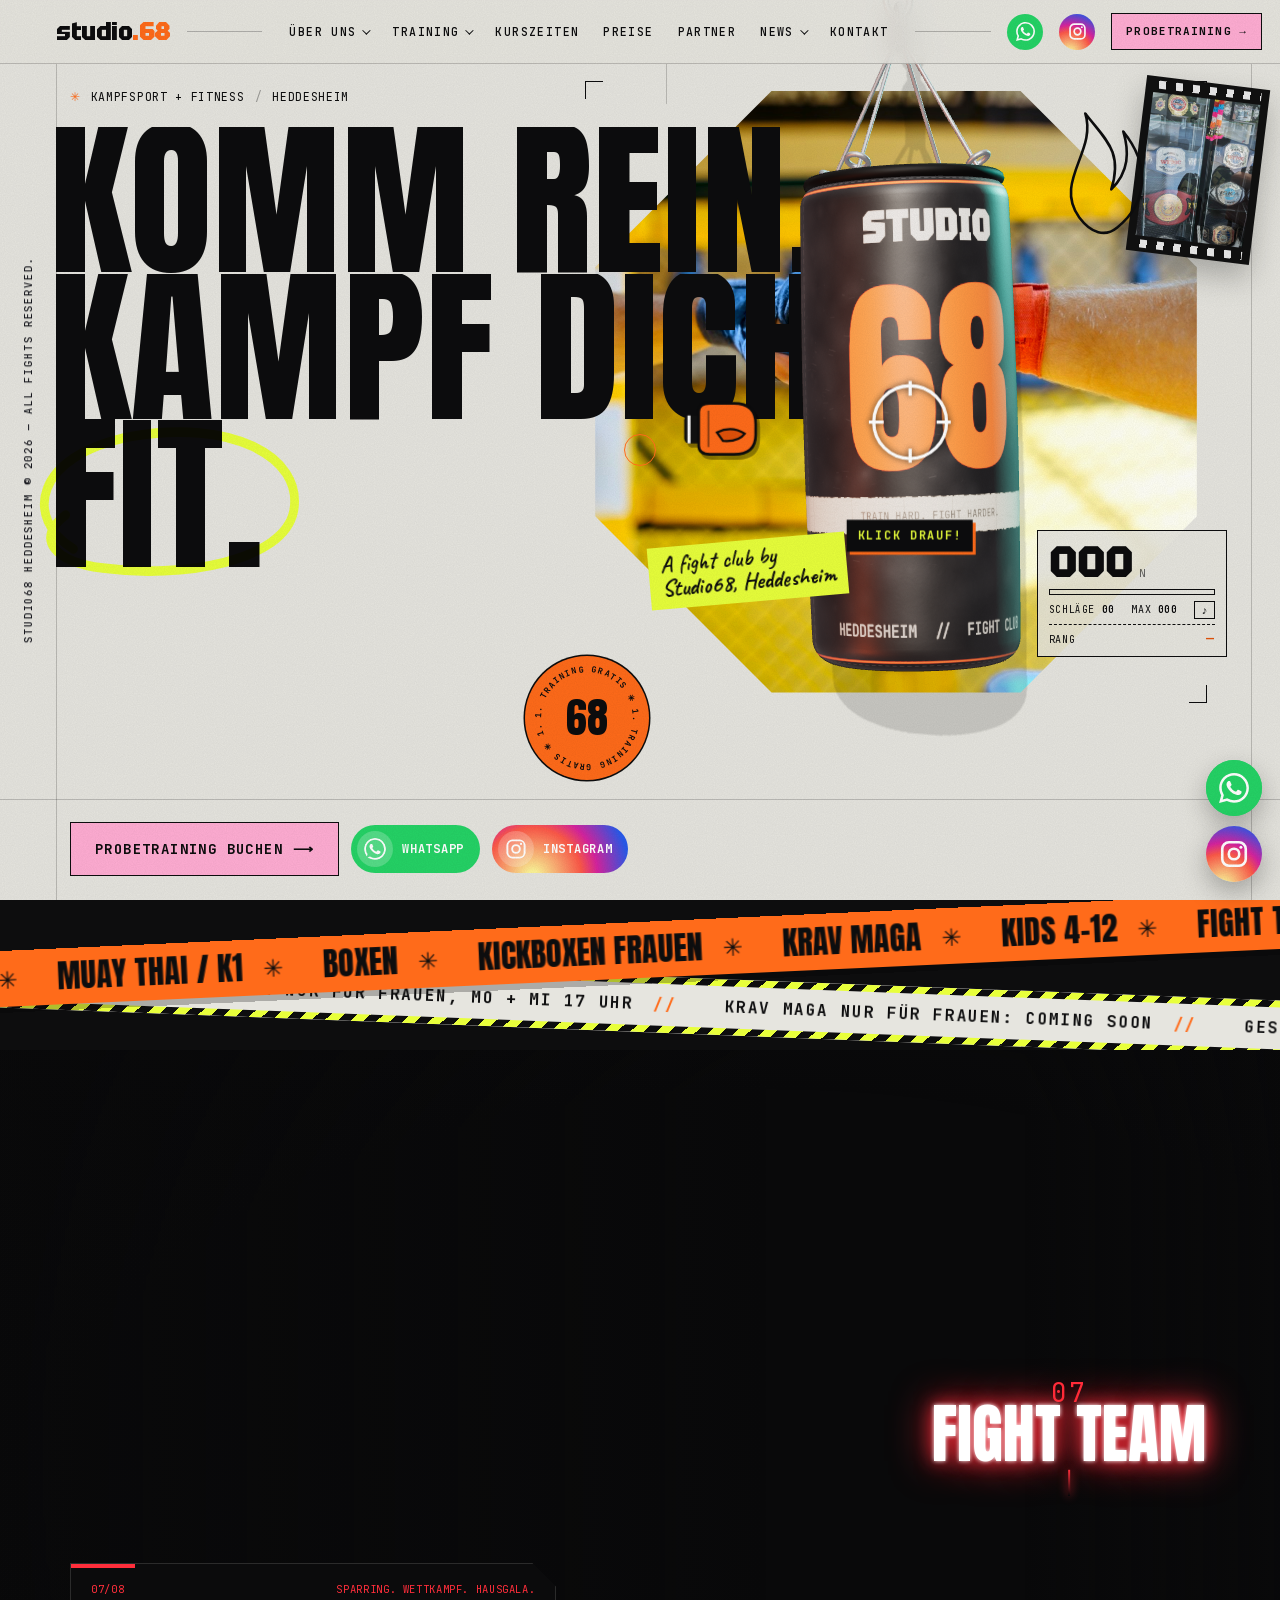
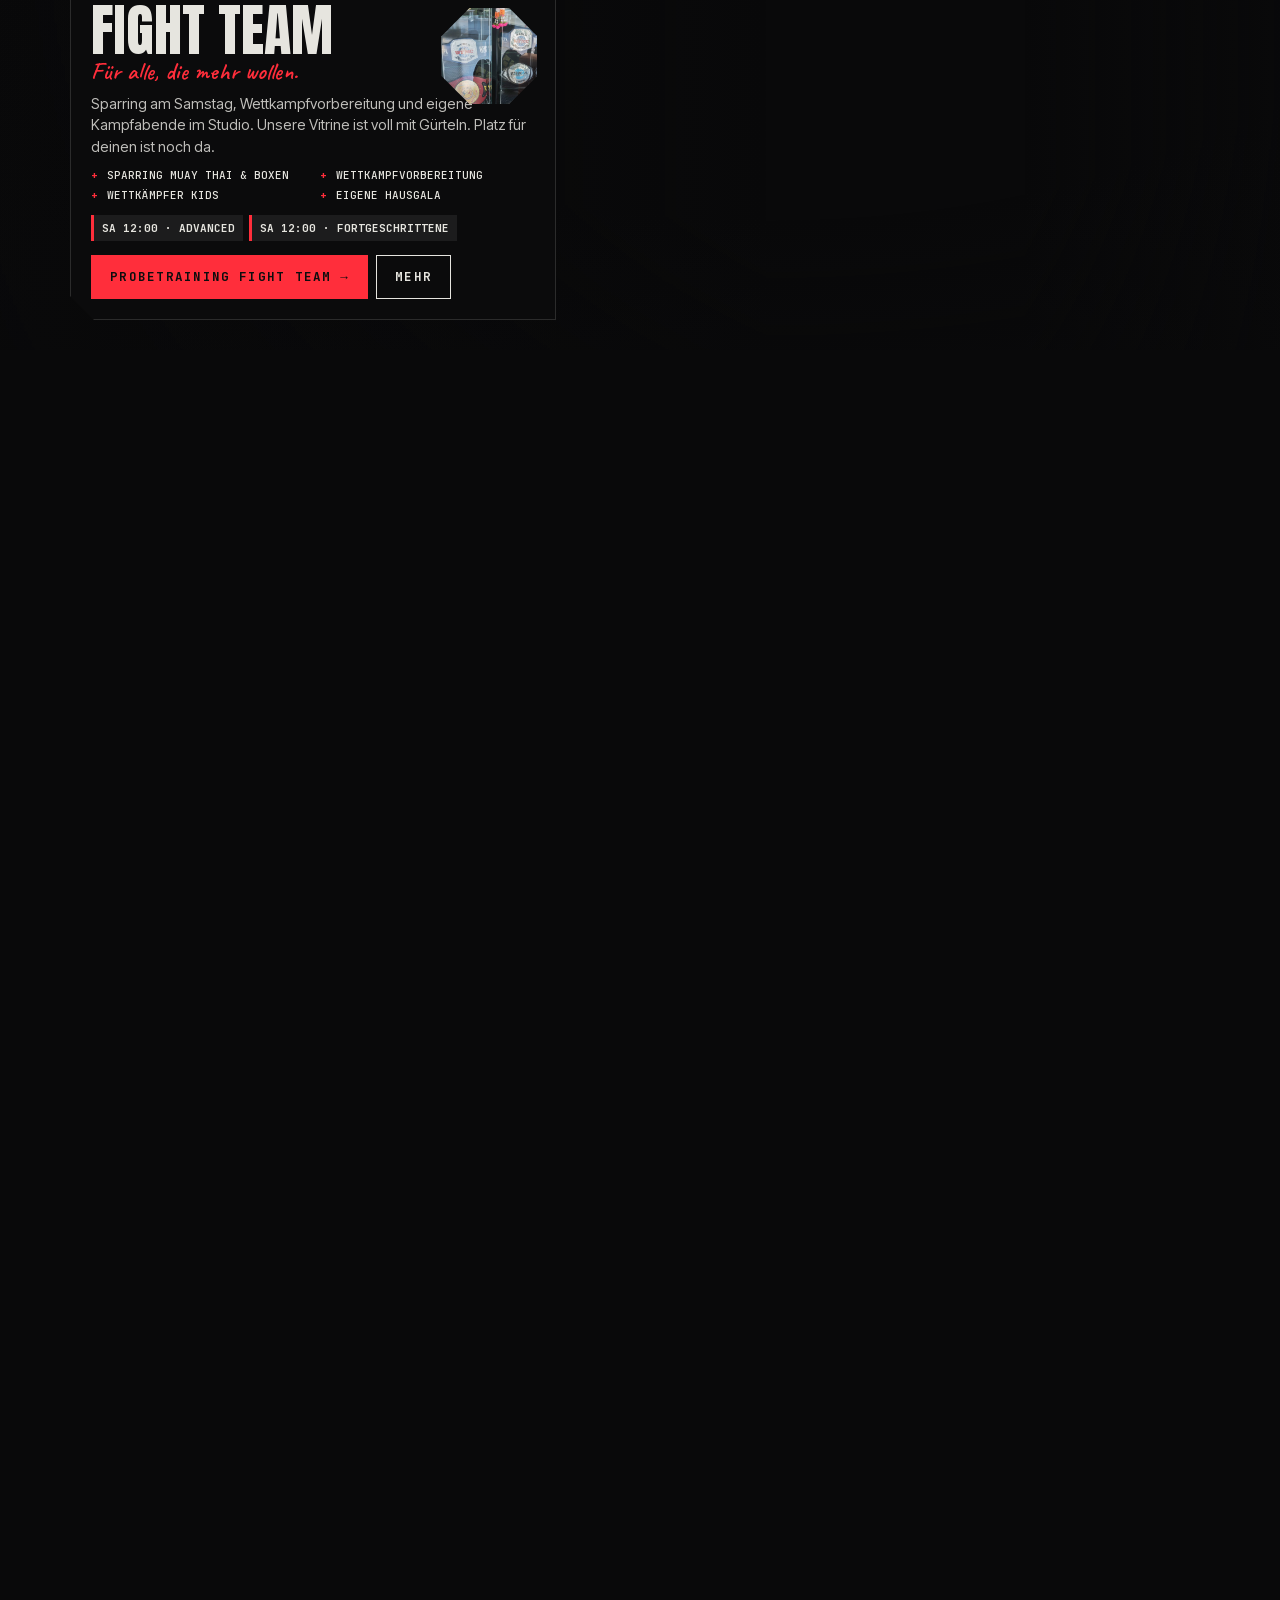
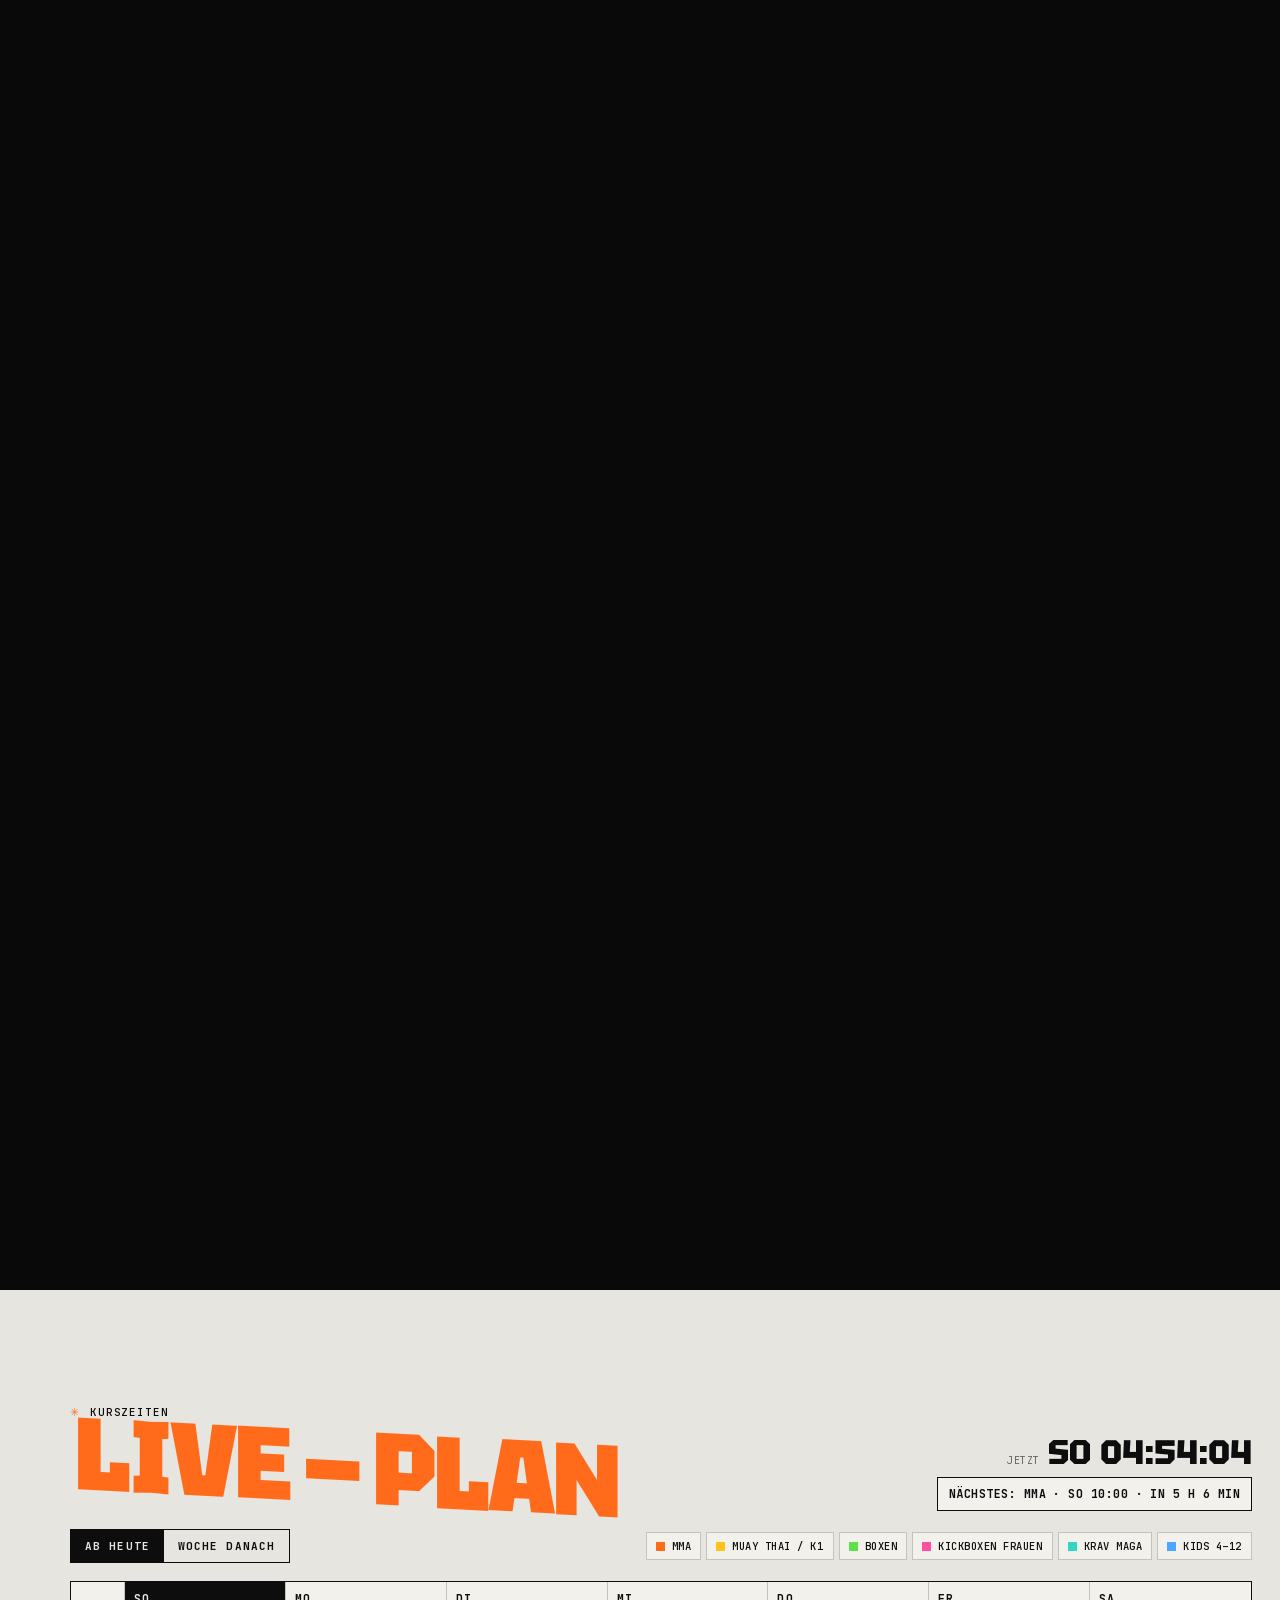
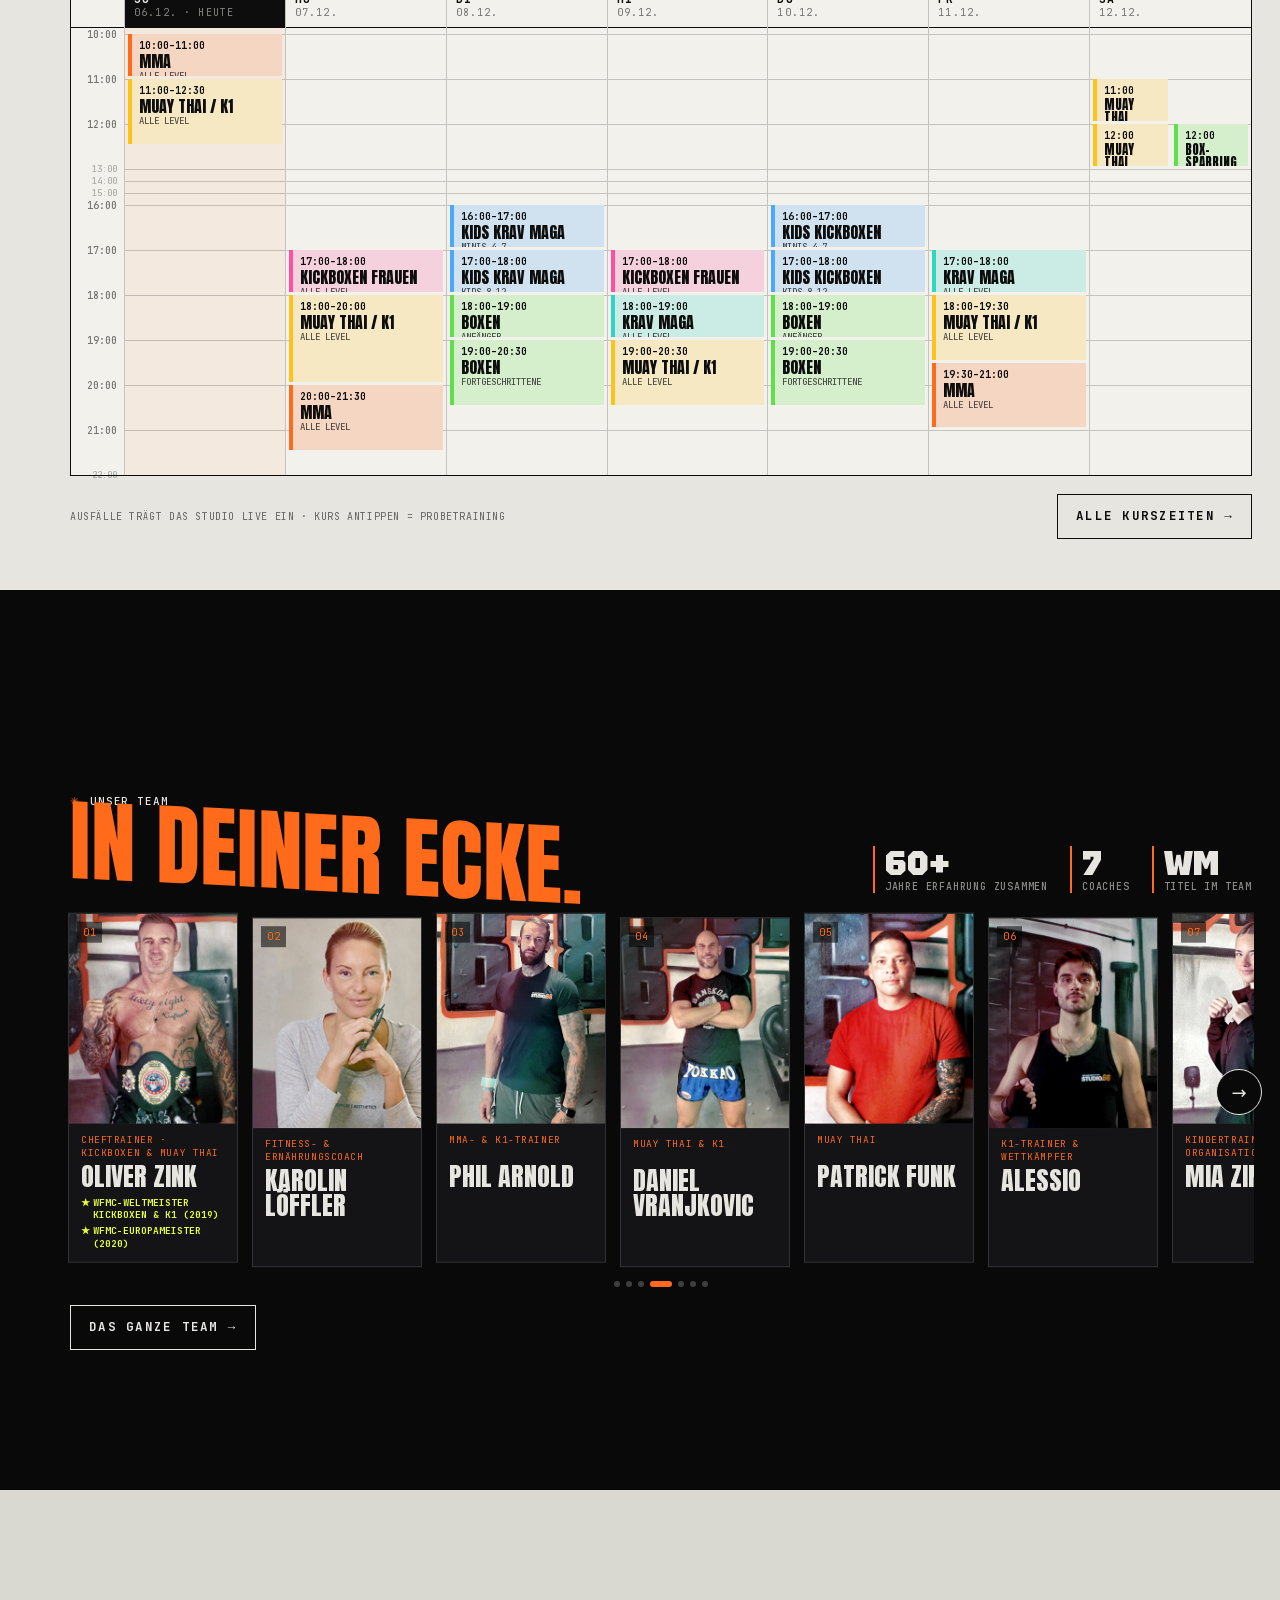
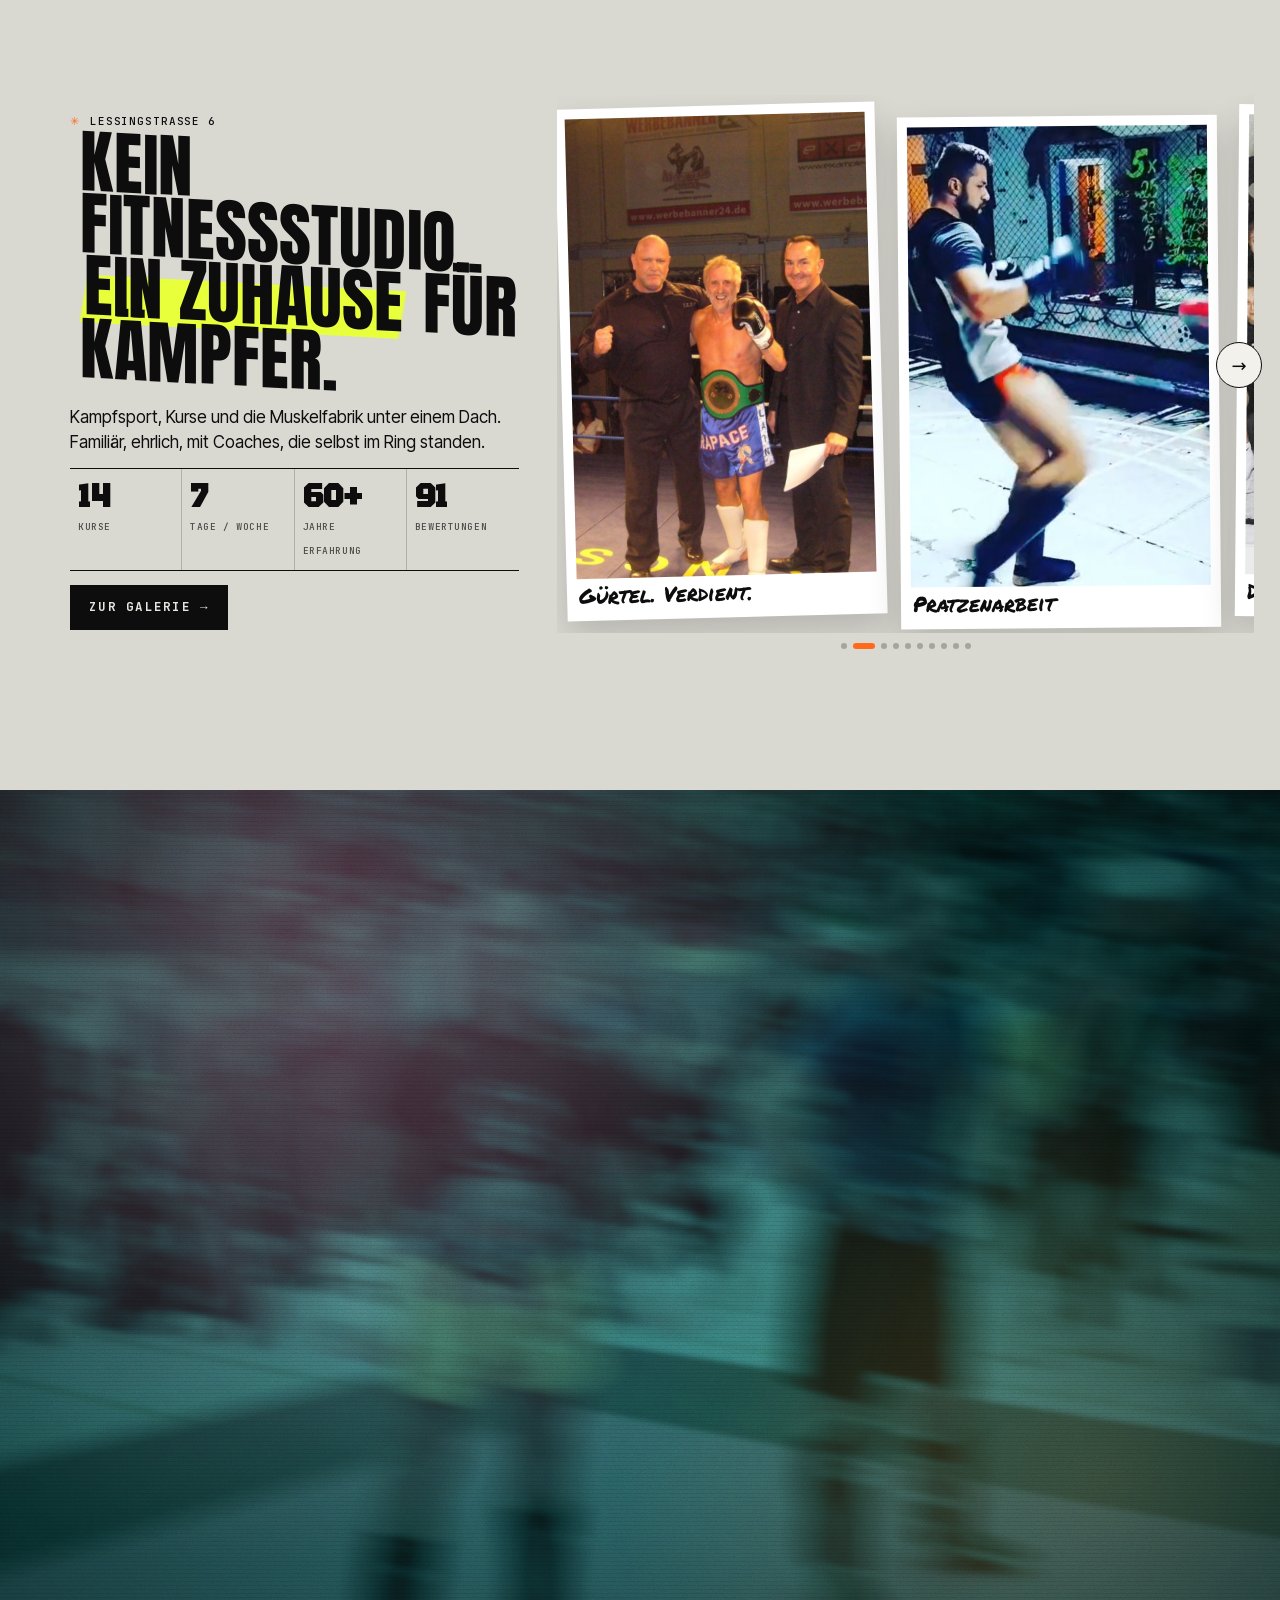
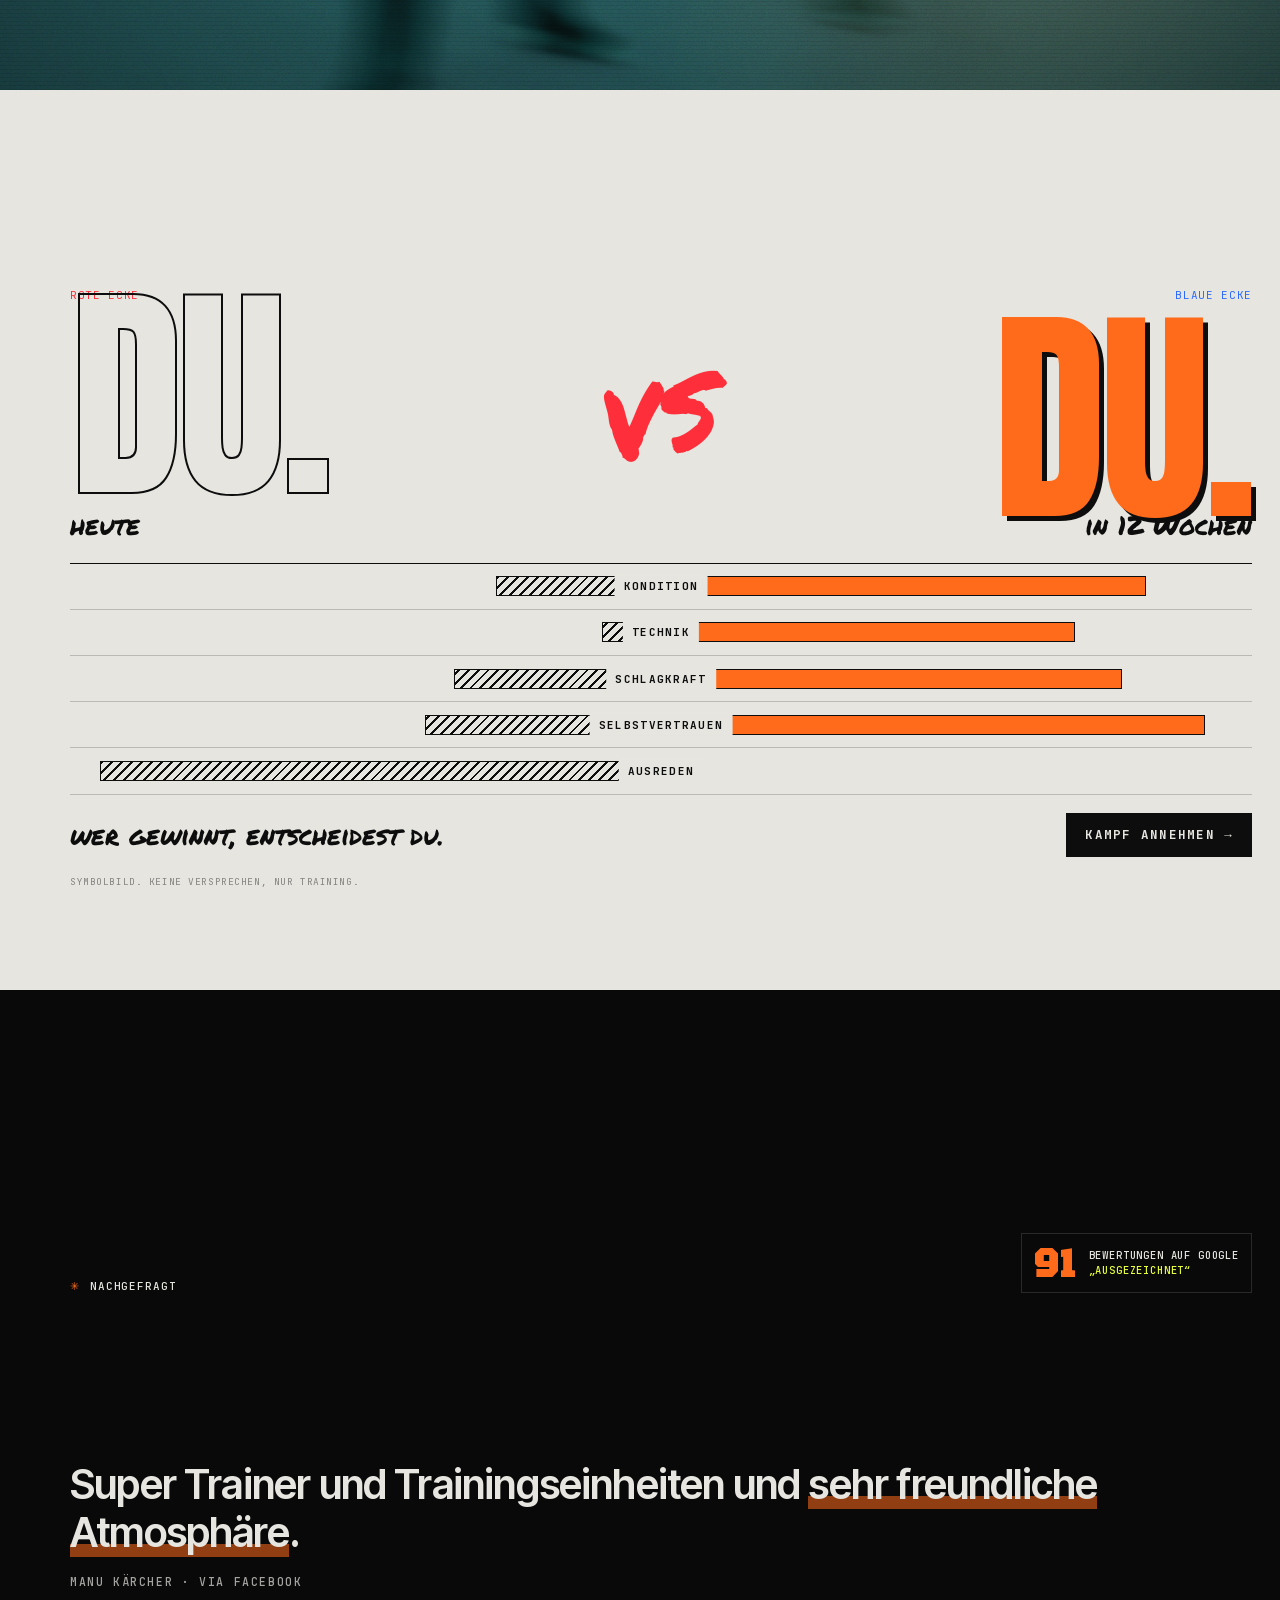
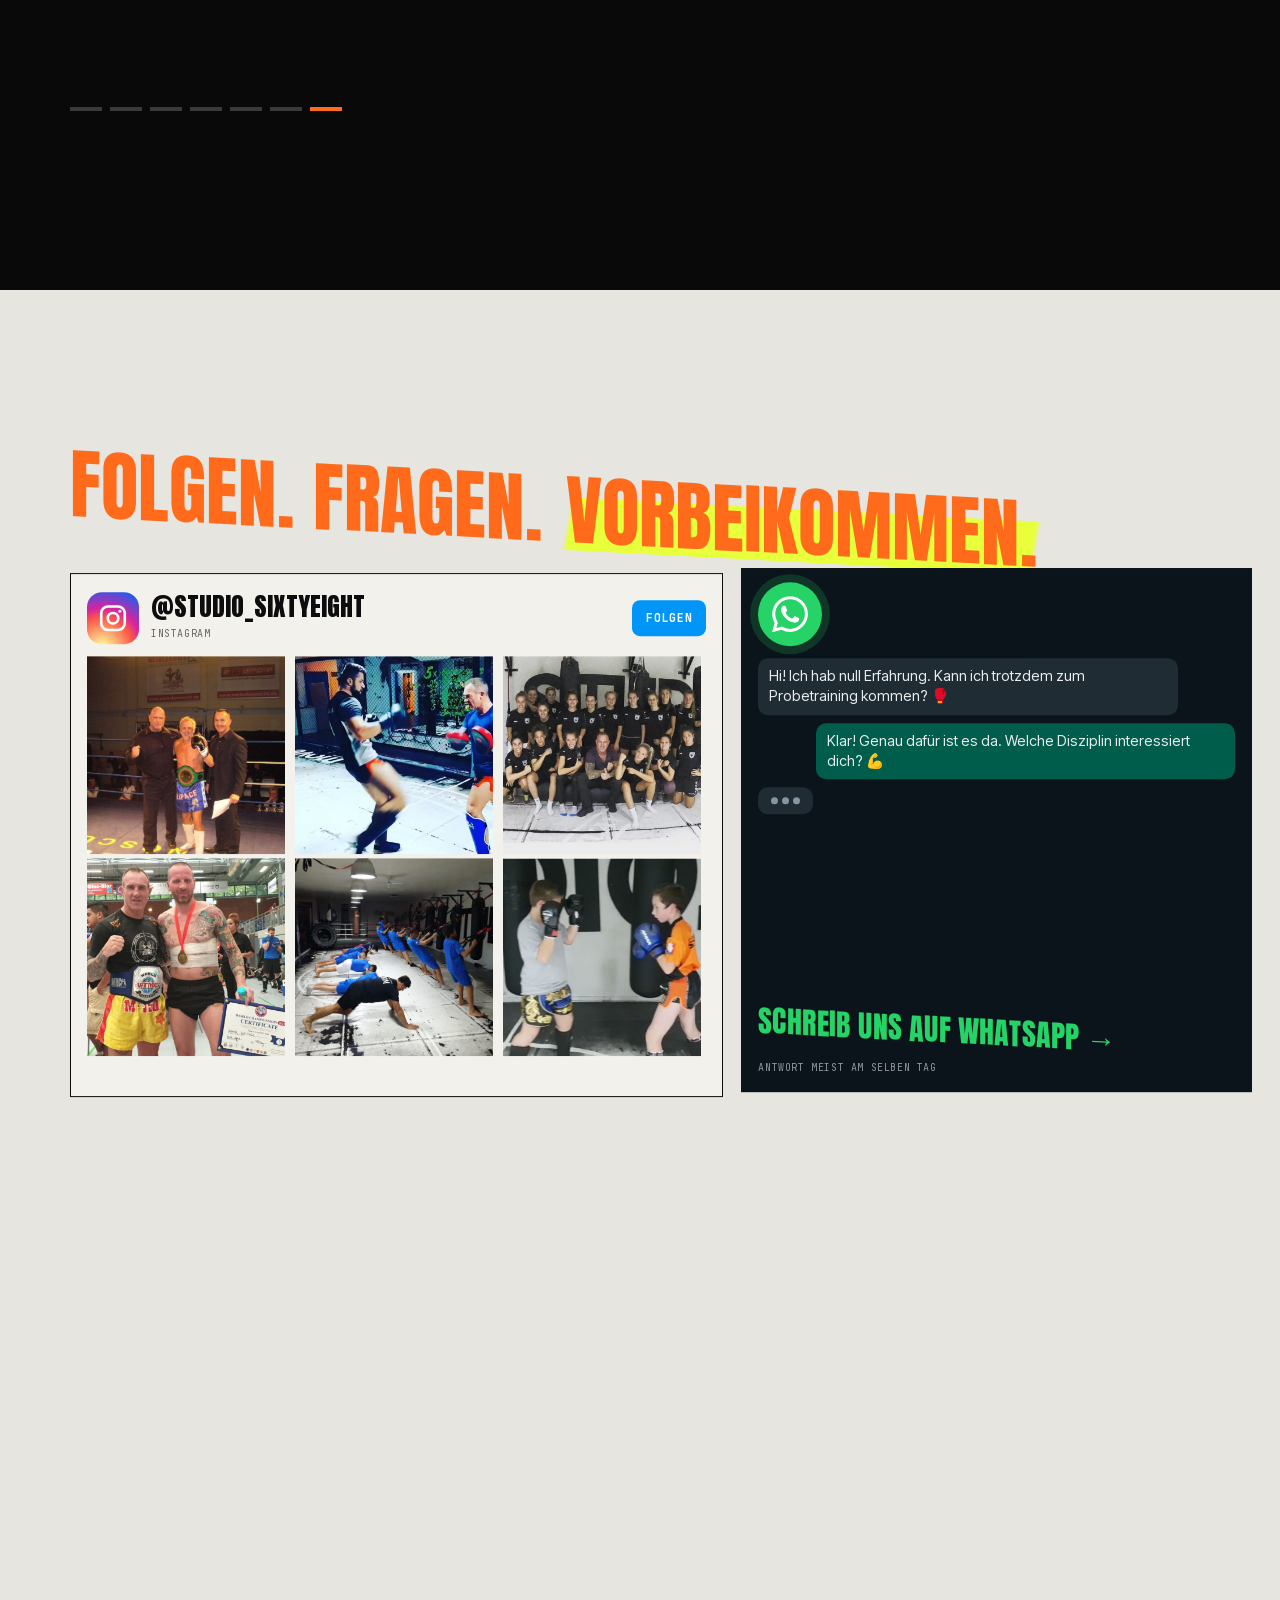
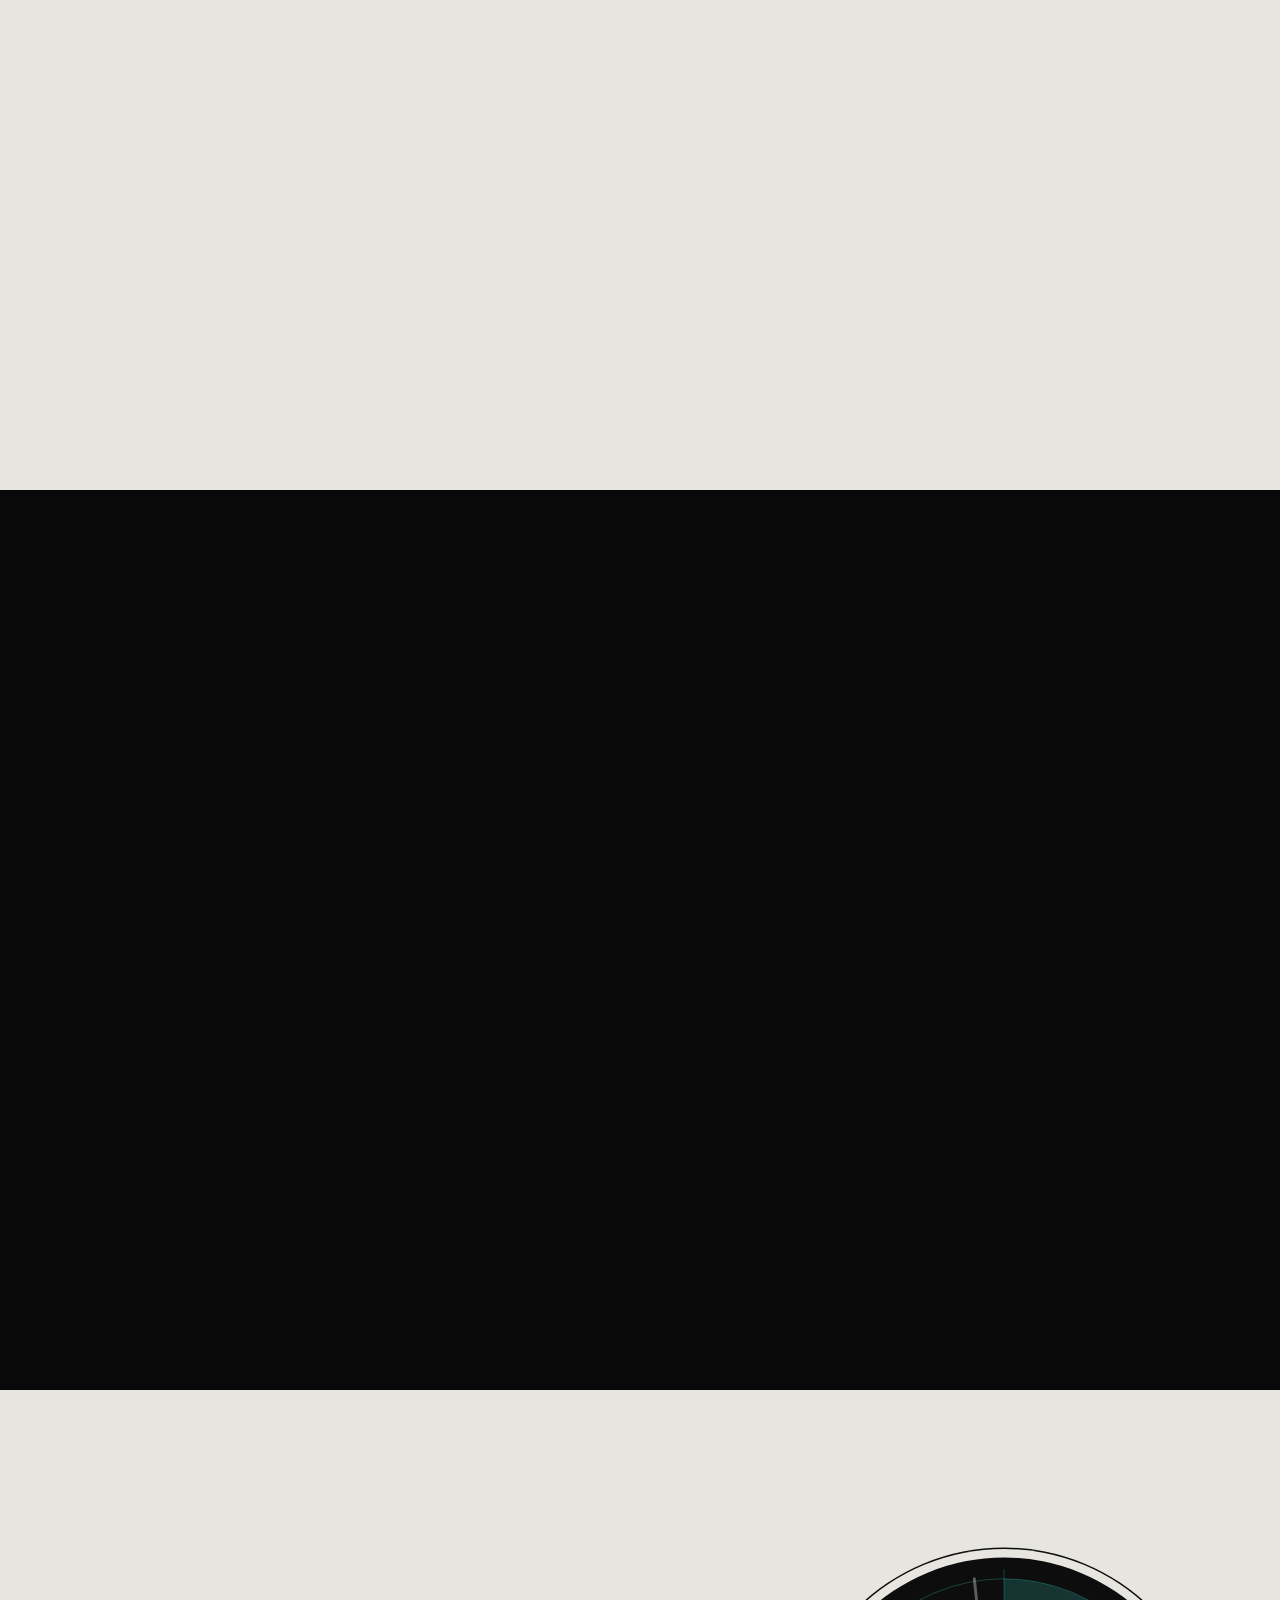
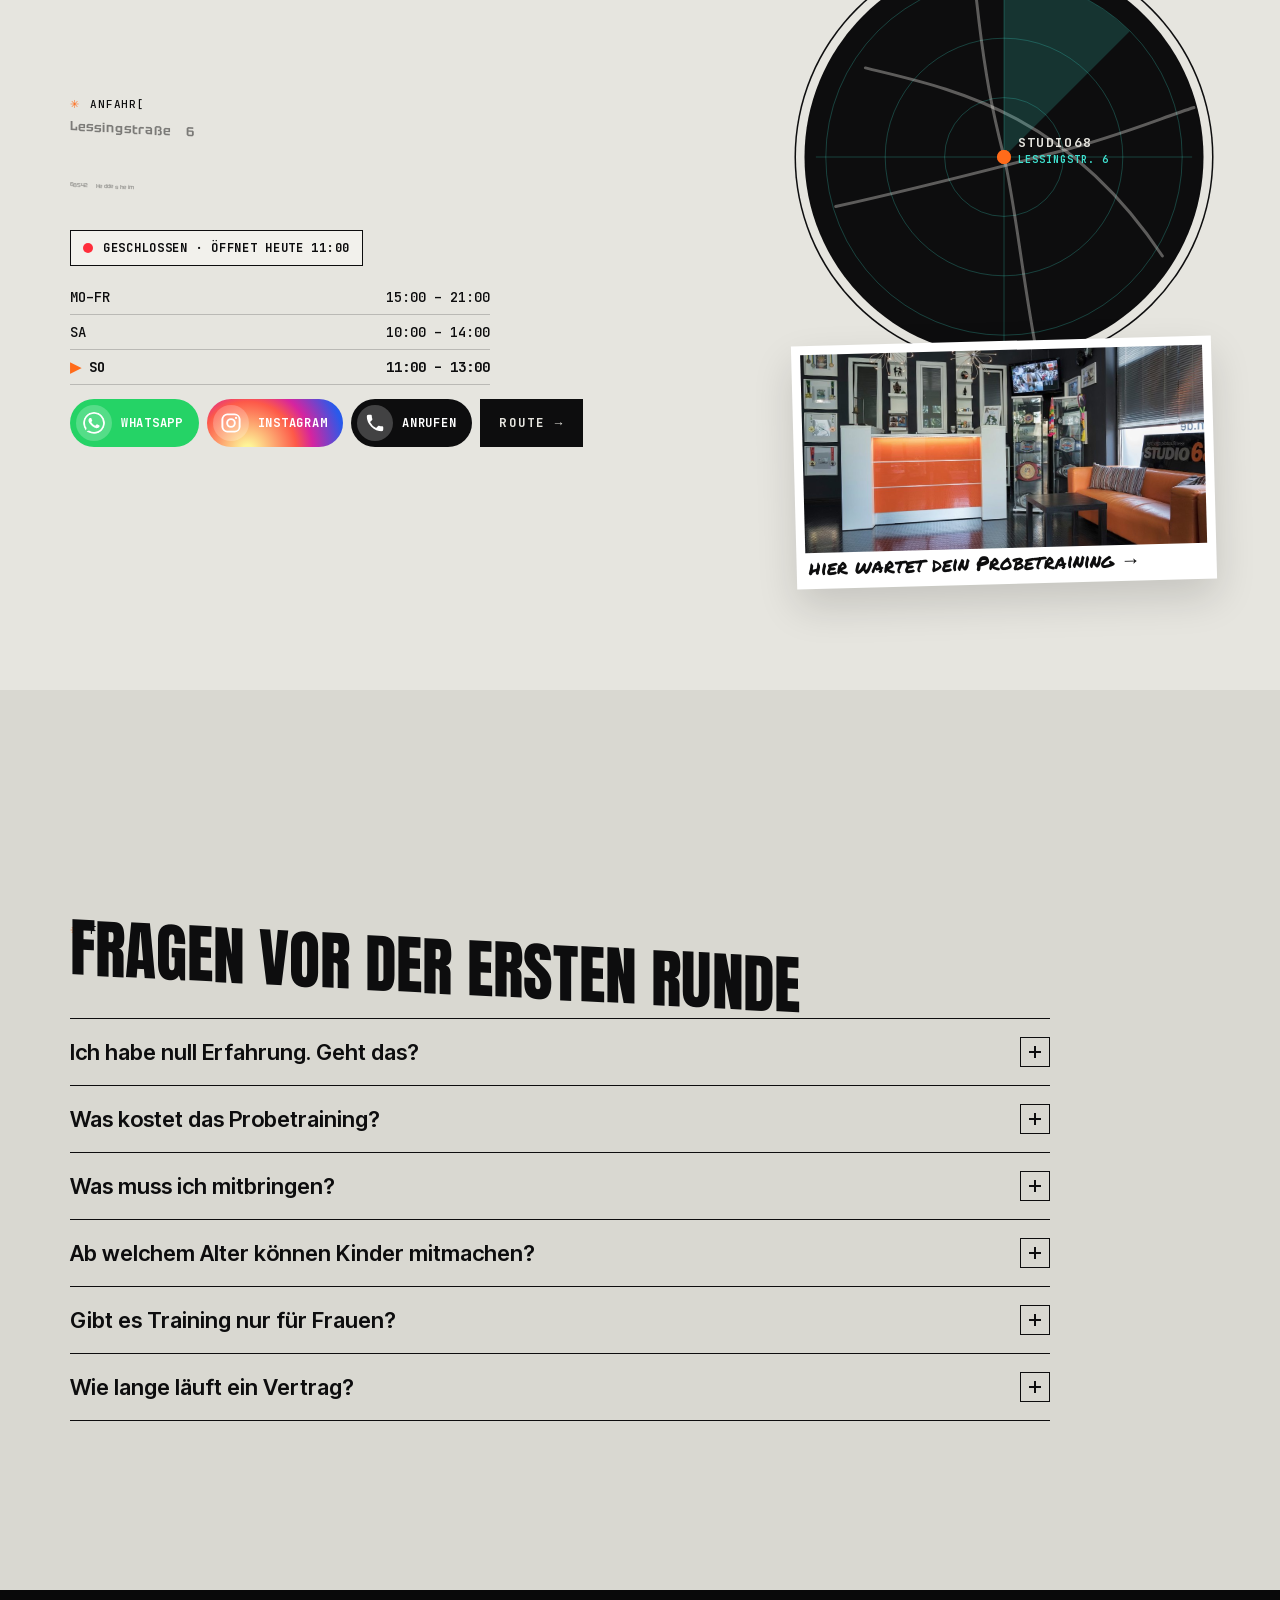
==== commit 908b9173: "Vorschau 2026-10-18 04:20" ====
--- a/index.html
+++ b/index.html
@@ -49,19 +49,24 @@
     <img src="assets/img/sparring.jpg" alt="Zwei Fäuste mit Bandagen berühren sich im Käfig" data-photo="hero">
     <span class="hp-c hp-c1"></span><span class="hp-c hp-c2"></span><span class="hp-c hp-c3"></span><span class="hp-c hp-c4"></span>
     <div class="hero-tag hand">A fight club by<br><b>Studio68, Heddesheim</b></div>
-    <div class="hero-note hand" id="heroNote">hau drauf!</div>
     <div class="bag-hud mono" id="bagHud">
       <div class="bh-big"><b id="hudN">000</b><span>N</span></div>
       <div class="bh-meter"><i id="hudMeter"></i></div>
       <div class="bh-row"><span>SCHLÄGE <b id="hudHits">00</b></span><span>MAX <b id="hudMax">000</b></span><button class="bh-snd" id="sndBtn" aria-pressed="true" title="Ton an/aus">♪</button></div>
+      <div class="bh-rank" id="hudRank"><span>RANG</span><b>—</b></div>
     </div>
   </figure>
   <div class="hero-film" aria-hidden="true"><div class="film-holes"></div><img src="assets/img/trophies.jpg" alt="" data-photo="heroSmall"><div class="film-holes"></div></div>
   <canvas class="bag-canvas" id="bagCanvas" aria-label="3D-Boxsack zum Draufhauen"></canvas>
-  <svg class="scribbles" id="heroScribbles" viewBox="0 0 1440 900" preserveAspectRatio="none" aria-hidden="true"><path class="scr scr-ink" id="scrFlame" d="" /><path class="scr scr-ink" id="scrArrow" d="" /></svg>
+  <svg class="scribbles" id="heroScribbles" viewBox="0 0 1440 900" preserveAspectRatio="none" aria-hidden="true"><path class="scr scr-ink" id="scrFlame" d="" /></svg>
+  <div class="bag-hint" id="bagHint" aria-hidden="true">
+    <span class="bk-ring"></span><span class="bk-ring"></span><span class="bk-ring"></span>
+    <svg class="bk-cross" viewBox="0 0 100 100"><circle cx="50" cy="50" r="44"/><path d="M50 0v18M50 82v18M0 50h18M82 50h18"/></svg>
+    <svg class="bk-glove" viewBox="0 0 64 48"><rect x="2" y="13" width="15" height="23" rx="4" class="g-cuff"/><path class="g-stripe" d="M6 13v23"/><path class="g-fist" d="M14 10 Q14 3 23 3 L43 3 Q61 3 61 20 L61 29 Q61 45 43 45 L23 45 Q14 45 14 38 Z"/><path class="g-thumb" d="M29 27 Q41 21 52 28 Q47 35 34 34 Z"/><path class="g-lace" d="M22 9v30"/></svg>
+    <b class="bk-txt mono"><span class="d">KLICK</span><span class="m">TIPP</span> DRAUF!</b>
+  </div>
   <div class="bag-combo hand" id="bagCombo"></div>
   <div class="bag-dmg" id="bagDmg"></div>
-  <div class="bag-pop" id="bagPop" role="status"><span class="mono">// AUSWERTUNG</span><strong>Nicht schlecht.<br>Jetzt in echt?</strong><a class="btn btn-ink" href="#probetraining">Probetraining gratis →</a></div>
   <div class="hero-sticker" aria-hidden="true"><svg viewBox="0 0 200 200"><defs><path id="stkC" d="M100,100 m-74,0 a74,74 0 1,1 148,0 a74,74 0 1,1 -148,0"/></defs><text><textPath href="#stkC">1. TRAINING GRATIS ✳ 1. TRAINING GRATIS ✳ 1. TRAINING GRATIS ✳ </textPath></text></svg><b>68</b></div>
   <div class="hero-bottom">
     <a class="btn btn-pink btn-xl" href="#probetraining">Probetraining buchen <span class="arr">⟶</span></a>
--- a/assets/css/main.css
+++ b/assets/css/main.css
@@ -894,11 +894,11 @@
 @media (max-width: 900px) {
   .sh-h { font-size: clamp(32px, 9.6vw, 44px); }
 
-  .hero { height: 100svh; min-height: 560px; padding: calc(var(--hdr) + 10px) 16px 12px; display: grid; grid-template-rows: auto auto minmax(0, 1fr) auto; }
+  .hero { height: 100svh; min-height: 560px; padding: calc(var(--hdr) + 10px) 16px 12px; display: grid; grid-template-columns: minmax(0, 1fr); grid-template-rows: auto auto minmax(0, 1fr) auto; }
   .cyber-lines { display: none; }
   .hero-kicker { padding: 0; font-size: 10px; }
   .hero-title { margin: 6px 0 0; font-size: min(17.4vw, 9.6svh); line-height: .84; }
-  .hero-photo { position: relative; right: auto; top: auto; width: auto; height: 100%; max-width: 100%; aspect-ratio: 1; justify-self: end; align-self: end; margin: -2svh -4px 6px 0; }
+  .hero-photo { position: relative; right: auto; top: auto; width: min(100%, 46svh); height: auto; aspect-ratio: 1; justify-self: end; align-self: center; margin: 0 0 4px; }
   .hero-tag { display: none; }
   .hero-note { left: 2%; right: auto; top: 30%; font-size: 21px; }
   .hero-film, .scribbles, .hb-meta { display: none; }
@@ -1086,3 +1086,84 @@
   .kf textarea { height: 72px; }
   .partner-grid { grid-template-columns: repeat(3, 1fr); }
 }
+
+/* ==========================================================================
+   SCHLAG-HINWEIS, RANG, HEISSER KNOPF
+   ========================================================================== */
+.bag-hint { position: absolute; left: 0; top: 0; z-index: 6; width: 0; height: 0; pointer-events: none; opacity: 0; transition: opacity .6s; --br: 80px; will-change: transform; }
+.bag-hint.on { opacity: 1; }
+.bag-hint.gone { opacity: 0 !important; transition: opacity .25s; }
+.bk-ring { position: absolute; left: 0; top: 0; width: calc(var(--br) * 1.7); height: calc(var(--br) * 1.7); margin: calc(var(--br) * -.85) 0 0 calc(var(--br) * -.85); border: 2.5px solid var(--orange); border-radius: 50%; opacity: 0; }
+.bk-ring:nth-child(1) { animation: bkImpact 1.8s cubic-bezier(.2, .7, .3, 1) infinite; border-width: 4px; }
+.bk-ring:nth-child(2) { animation: bkPulse 1.8s ease-out .3s infinite; border-color: #fff; }
+.bk-ring:nth-child(3) { animation: bkPulse 1.8s ease-out .9s infinite; }
+@keyframes bkImpact { 0%, 52% { transform: scale(.3); opacity: 0; } 56% { transform: scale(.4); opacity: 1; } 100% { transform: scale(1.35); opacity: 0; } }
+@keyframes bkPulse { 0% { transform: scale(.45); opacity: .7; } 100% { transform: scale(1.1); opacity: 0; } }
+.bk-cross { position: absolute; width: calc(var(--br) * .8); height: calc(var(--br) * .8); left: calc(var(--br) * -.4); top: calc(var(--br) * -.4); fill: none; stroke: #fff; stroke-width: 4; filter: drop-shadow(0 0 3px rgba(0, 0, 0, .7)); animation: spin 7s linear infinite; }
+.bk-glove { position: absolute; width: clamp(54px, calc(var(--br) * .75), 84px); left: calc(var(--br) * -2.2); top: -22px; overflow: visible; filter: drop-shadow(3px 4px 0 rgba(0, 0, 0, .35)); animation: bkJab 1.8s cubic-bezier(.5, 0, .2, 1) infinite; transform-origin: 80% 50%; }
+.g-cuff { fill: #111; } .g-stripe { stroke: #fff; stroke-width: 2.5; }
+.g-fist { fill: var(--orange); stroke: var(--ink); stroke-width: 2.2; }
+.g-thumb { fill: var(--orange-d); stroke: var(--ink); stroke-width: 1.8; }
+.g-lace { stroke: var(--ink); stroke-width: 1.5; opacity: .5; }
+@keyframes bkJab { 0% { transform: translateX(-24px) rotate(-6deg); } 40% { transform: translateX(-34px) rotate(-8deg); } 54% { transform: translateX(calc(var(--br) * 1.25)) rotate(0) scaleX(1.12); } 60% { transform: translateX(calc(var(--br) * 1.12)) scaleX(.9); } 74% { transform: translateX(calc(var(--br) * 1.0)) scaleX(1); } 100% { transform: translateX(-24px) rotate(-6deg); } }
+.bk-txt { position: absolute; left: 0; top: calc(var(--br) * .95); transform: translateX(-50%); white-space: nowrap; background: var(--ink); color: var(--hi); padding: 7px 11px; font-size: 12px; font-weight: 800; letter-spacing: .14em; box-shadow: 3px 3px 0 var(--orange); animation: bkBob 1.8s ease-in-out infinite; }
+.bk-txt .m { display: none; }
+@media (hover: none) { .bk-txt .d { display: none; } .bk-txt .m { display: inline; } }
+@keyframes bkBob { 0%, 100% { translate: 0 0; } 55% { translate: 0 -5px; } }
+.bh-rank { display: flex; justify-content: space-between; align-items: baseline; margin-top: 5px; padding-top: 5px; border-top: 1px dashed var(--ink); }
+.bh-rank b { font: 800 13px var(--f-mono); color: var(--orange-d); letter-spacing: .08em; }
+.bh-rank.up b { animation: rankUp .7s var(--ease-o); }
+@keyframes rankUp { 0% { transform: scale(1.9); color: var(--red); } }
+.btn.hot { background: var(--orange) !important; border-color: var(--ink) !important; animation: hotPulse 1.1s infinite; }
+@keyframes hotPulse { 0%, 100% { box-shadow: 0 0 0 0 rgba(255, 107, 26, .7); } 50% { box-shadow: 0 0 0 14px rgba(255, 107, 26, 0); } }
+@media (max-width: 900px) { .bh-rank b { font-size: 11px; } }
+
+/* ==========================================================================
+   SCROLL-ANIMATIONEN (anim.js)
+   ========================================================================== */
+@property --rx { syntax: '<length>'; inherits: false; initial-value: 0px; }
+@property --ry { syntax: '<length>'; inherits: false; initial-value: 0px; }
+@property --rs { syntax: '<number>'; inherits: false; initial-value: 1; }
+@property --rr { syntax: '<angle>'; inherits: false; initial-value: 0deg; }
+@property --rf { syntax: '<angle>'; inherits: false; initial-value: 0deg; }
+@property --ro { syntax: '<number>'; inherits: false; initial-value: 1; }
+.anim-on .a { translate: calc(var(--rx) + var(--px, 0px)) calc(var(--ry) + var(--py, 0px)); scale: var(--rs); rotate: var(--rr); opacity: var(--ro);
+  transition: --rx 1s var(--ease-o), --ry 1s var(--ease-o), --rs 1s var(--ease-o), --rr 1s var(--ease-o), --rf 1.1s var(--ease-o), --ro .7s ease, clip-path 1s var(--ease-o), transform .35s var(--ease-o), background .25s, box-shadow .3s, color .25s, border-color .25s;
+  transition-delay: calc(var(--i, 0) * 80ms); }
+.anim-on .a.in { transition-delay: calc(var(--i, 0) * 80ms), calc(var(--i, 0) * 80ms), calc(var(--i, 0) * 80ms), calc(var(--i, 0) * 80ms), calc(var(--i, 0) * 80ms), calc(var(--i, 0) * 80ms), calc(var(--i, 0) * 80ms), 0s, 0s, 0s, 0s, 0s; }
+.anim-on .a-up:not(.in) { --ry: 46px; --ro: 0; }
+.anim-on .a-left:not(.in) { --rx: -54px; --ro: 0; }
+.anim-on .a-right:not(.in) { --rx: 54px; --ro: 0; }
+.anim-on .a-pop:not(.in) { --rs: .55; --rr: -9deg; --ro: 0; }
+.anim-on .a-drop:not(.in) { --ry: -80px; --rr: 12deg; --ro: 0; }
+.anim-on .a-contract:not(.in) { --ry: 120px; --rr: -7deg; --ro: 0; }
+.anim-on .a-chat:not(.in) { --rs: .4; --ro: 0; }
+.anim-on .a-chat { transform-origin: 0 100%; }
+.anim-on .a-flip { rotate: 0 1 0 var(--rf); }
+.anim-on .a-flip:not(.in) { --rf: -75deg; --ro: 0; --ry: 30px; }
+.team-track { perspective: 1400px; }
+@property --rsy { syntax: '<number>'; inherits: false; initial-value: 1; }
+.anim-on .a-print { scale: 1 var(--rsy); transform-origin: 50% 0; transition: --rsy 1s var(--ease-o), --ro .5s ease, --ry 1s var(--ease-o), transform .35s var(--ease-o); transition-delay: calc(var(--i, 0) * 90ms), calc(var(--i, 0) * 90ms), calc(var(--i, 0) * 90ms), 0s; }
+.anim-on .a-print:not(.in) { --rsy: .04; --ro: 0; }
+
+/* Überschriften: Wort für Wort, mit Tempo-Verzerrung */
+.anim-on .sw-w { display: inline-block; overflow: hidden; vertical-align: top; padding: .16em .03em .05em; margin: -.16em -.03em -.05em; }
+.anim-on .sw-i { display: inline-block; translate: 0 118%; rotate: 9deg; transform-origin: 0 100%; transition: translate 1.05s var(--ease-o), rotate 1.05s var(--ease-o); transition-delay: calc(var(--wi, 0) * 60ms); }
+.anim-on .a-words.in .sw-i { translate: none; rotate: none; }
+.anim-on .a-words { transform: skewY(var(--skew, 0deg)); transition: transform .25s ease-out; }
+.anim-on .mark-hi { background-size: 0% 46%; transition: background-size 1s var(--ease-o) .55s; }
+.anim-on .in .mark-hi, .anim-on .mark-hi.in { background-size: 100% 46%; }
+
+/* Scan-Strich, wenn ein Abschnitt erscheint */
+.anim-on .scr::after { content: ''; position: absolute; left: 0; right: 0; top: 0; height: 3px; z-index: 6; pointer-events: none; opacity: 0; background: linear-gradient(90deg, transparent, var(--orange) 20%, var(--hi) 50%, var(--orange) 80%, transparent); box-shadow: 0 0 24px 4px rgba(255, 107, 26, .45); }
+.anim-on .scr.seen::after { animation: scanDown 1.5s cubic-bezier(.5, 0, .2, 1) forwards; }
+@keyframes scanDown { 0% { top: 0; opacity: 0; } 10% { opacity: .95; } 85% { opacity: .7; } 100% { top: 100%; opacity: 0; } }
+
+/* Lese-Fortschritt im Kopf */
+.hdr::after { content: ''; position: absolute; left: 0; bottom: -1px; height: 2px; width: calc(var(--prog, 0) * 100%); background: linear-gradient(90deg, var(--orange), var(--hi)); }
+
+/* dauerhafte Kleinbewegung */
+.anim-on .tc-n { animation: blinkSoft 2.4s steps(2) infinite; }
+@keyframes blinkSoft { 50% { opacity: .35; } }
+.anim-on .pd.today i { animation: blink 1s steps(2) infinite; }
+.anim-on .pg-ev.past.a.in { --ro: .38; }
